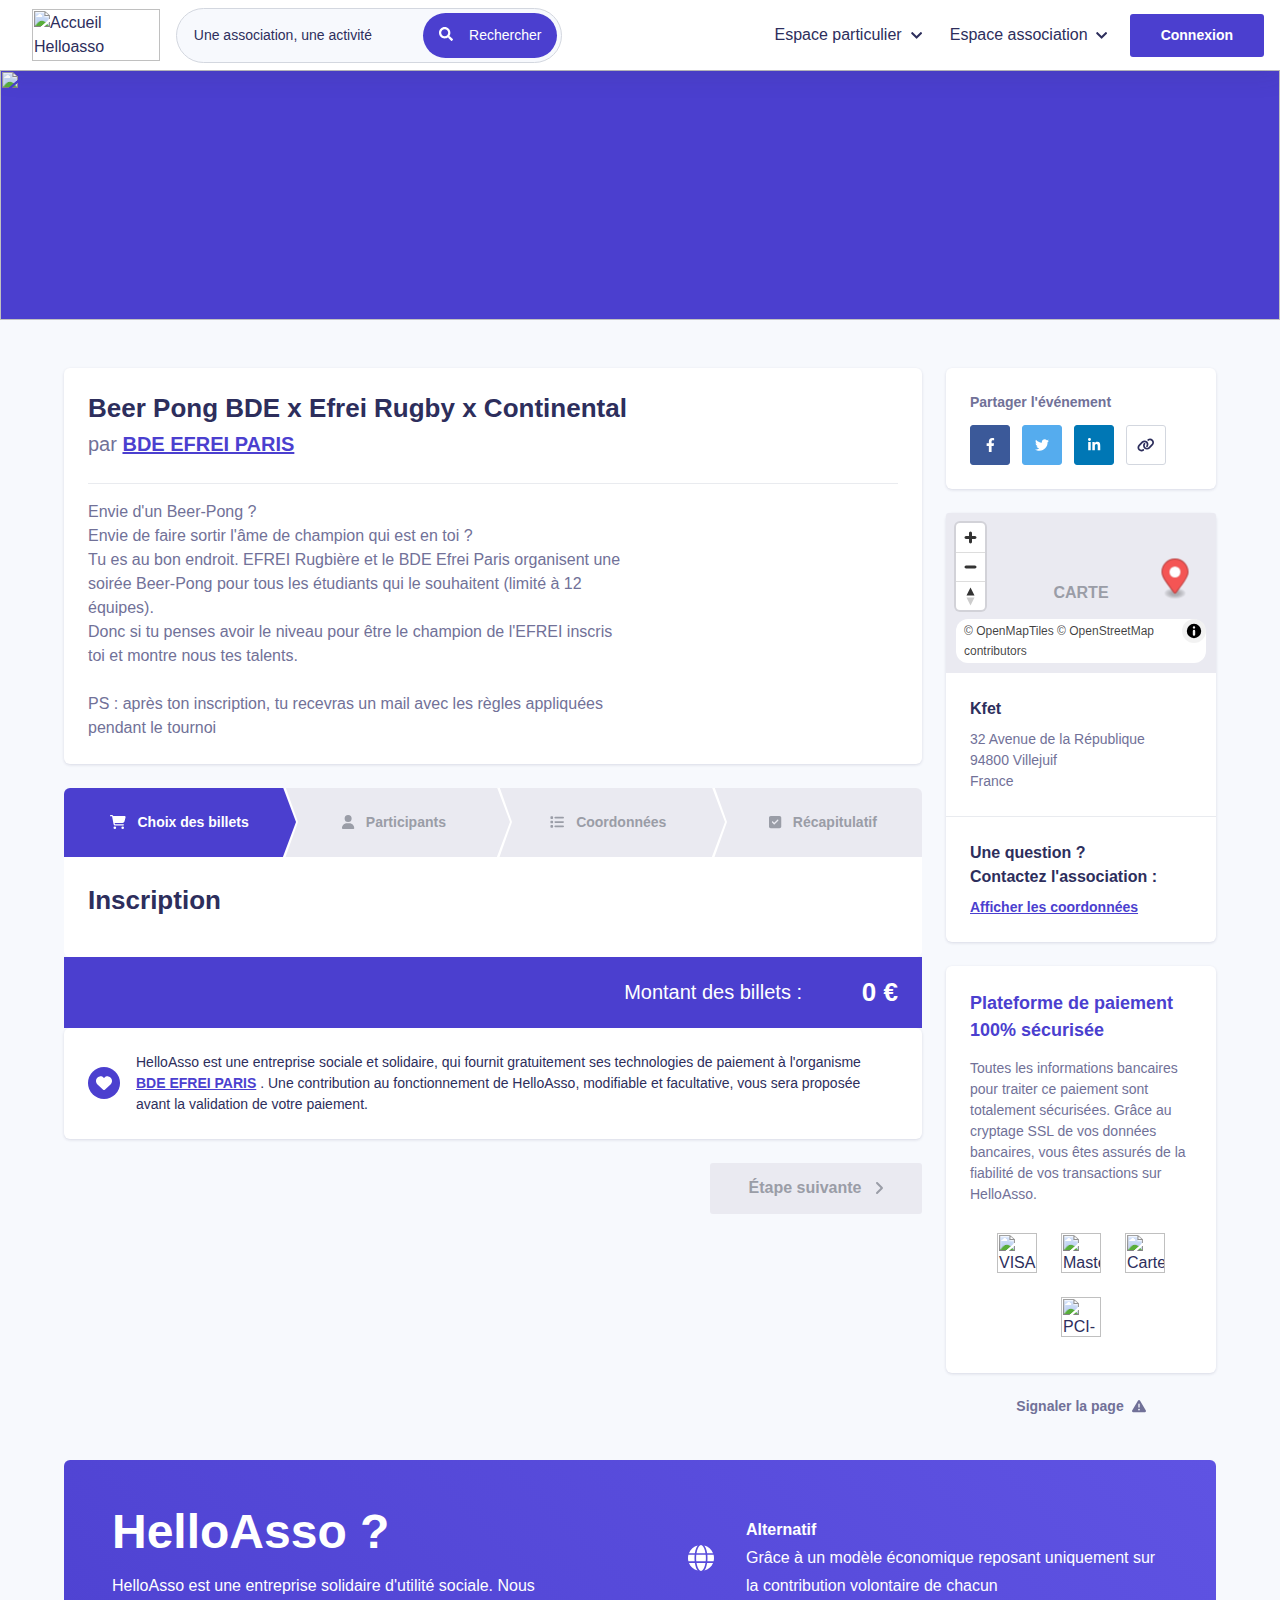
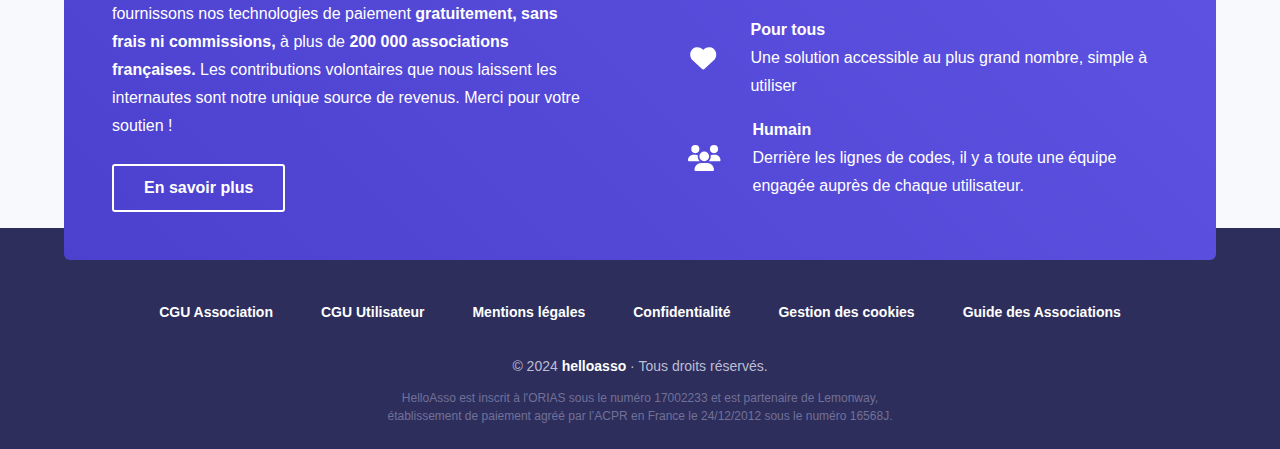
==== FormInscription.html @ 15db1620 "Pour bylal" ====
<html lang="fr"
    style="--ha-color-primary: hsl(245, 60%, 53%);--ha-color-primary-h: 245;--ha-color-primary-s: 60%;--ha-color-primary-l: 53%;"
    data-n-head="%7B%22lang%22:%7B%22ssr%22:%22fr%22%7D,%22style%22:%7B%22ssr%22:%22--ha-color-primary:%20hsl(245,%2060%25,%2053%25);--ha-color-primary-h:%20245;--ha-color-primary-s:%2060%25;--ha-color-primary-l:%2053%25;%22%7D%7D">

<head>
    <meta data-n-head="ssr" charset="utf-8">
    <meta data-n-head="ssr" httpequiv="X-UA-Compatible" content="chrome=1, ie=edge">
    <meta data-n-head="ssr" name="viewport" content="width=device-width, initial-scale=1">
    <meta data-n-head="ssr" name="author" content="HelloAsso">
    <meta data-n-head="ssr" property="og:site_name" content="HelloAsso">
    <meta data-n-head="ssr" property="og:type" content="website">
    <meta data-n-head="ssr" property="og:locale" content="fr_FR">
    <meta data-n-head="ssr" data-hid="og:image:width" property="og:image:width" content="1200">
    <meta data-n-head="ssr" data-hid="og:image:height" property="og:image:height" content="630">
    <meta data-n-head="ssr" name="twitter:site" content="@helloasso">
    <meta data-n-head="ssr" name="twitter:card" content="summary_large_image">
    <meta data-n-head="ssr" name="viewport" content="width=device-width, initial-scale=1">
    <meta data-n-head="ssr" data-hid="description" name="description" content="Compétition organisé·e par BDE EFREI PARIS à Villejuif - Envie d'un Beer-Pong ?
Envie de faire sortir l'âme de champion qui est en toi ?
Tu es au bon endroit. EFREI Rugbière et le BDE Efrei Paris organisent une soirée Beer-Pong pour tous les étudiants qui le souhaitent (limité à 12 équipes).
Donc si tu penses avoir le niveau pour être le champion de l'EFREI inscris toi et montre nous tes talents.

PS : après ton inscription, tu recevras un mail avec les règles appliquées pendant le tournoi">
    <meta data-n-head="ssr" data-hid="og:image" property="og:image"
        content="https://cdn.helloasso.com/images/campaign_banners/image-competition.jpg?resize=fill:500:360">
    <meta data-n-head="ssr" data-hid="og:site_name" property="og:site_name" content="HelloAsso">
    <meta data-n-head="ssr" data-hid="og:title" property="og:title" content="Beer pong bde x efrei rugby x continental">
    <meta data-n-head="ssr" data-hid="og:type" property="og:type" content="article">
    <meta data-n-head="ssr" data-hid="og:url" property="og:url"
        content="https://www.helloasso.com/associations/bde-efrei-paris/evenements/beer-pong-bde-x-efrei-rugby-x-continental">
    <meta data-n-head="ssr" data-hid="og:locale" property="og:locale" content="fr_FR">
    <meta data-n-head="ssr" data-hid="og:description" property="og:description" content="Compétition organisé·e par BDE EFREI PARIS à Villejuif - Envie d'un Beer-Pong ?
Envie de faire sortir l'âme de champion qui est en toi ?
Tu es au bon endroit. EFREI Rugbière et le BDE Efrei Paris organisent une soirée Beer-Pong pour tous les étudiants qui le souhaitent (limité à 12 équipes).
Donc si tu penses avoir le niveau pour être le champion de l'EFREI inscris toi et montre nous tes talents.

PS : après ton inscription, tu recevras un mail avec les règles appliquées pendant le tournoi">
    <meta data-n-head="ssr" data-hid="twitter:title" property="twitter:title"
        content="Beer pong bde x efrei rugby x continental">
    <meta data-n-head="ssr" data-hid="twitter:image" property="twitter:image"
        content="https://cdn.helloasso.com/images/campaign_banners/image-competition.jpg?resize=fill:500:360">
    <title>Beer pong bde x efrei rugby x continental</title>
    <style type="text/css">
        :root,
        :host {
            --fa-font-solid: normal 900 1em/1 "Font Awesome 6 Solid";
            --fa-font-regular: normal 400 1em/1 "Font Awesome 6 Regular";
            --fa-font-light: normal 300 1em/1 "Font Awesome 6 Light";
            --fa-font-thin: normal 100 1em/1 "Font Awesome 6 Thin";
            --fa-font-duotone: normal 900 1em/1 "Font Awesome 6 Duotone";
            --fa-font-brands: normal 400 1em/1 "Font Awesome 6 Brands";
        }

        svg:not(:root).svg-inline--fa,
        svg:not(:host).svg-inline--fa {
            overflow: visible;
            box-sizing: content-box;
        }

        .svg-inline--fa {
            display: var(--fa-display, inline-block);
            height: 1em;
            overflow: visible;
            vertical-align: -0.125em;
        }

        .svg-inline--fa.fa-2xs {
            vertical-align: 0.1em;
        }

        .svg-inline--fa.fa-xs {
            vertical-align: 0em;
        }

        .svg-inline--fa.fa-sm {
            vertical-align: -0.0714285705em;
        }

        .svg-inline--fa.fa-lg {
            vertical-align: -0.2em;
        }

        .svg-inline--fa.fa-xl {
            vertical-align: -0.25em;
        }

        .svg-inline--fa.fa-2xl {
            vertical-align: -0.3125em;
        }

        .svg-inline--fa.fa-pull-left {
            margin-right: var(--fa-pull-margin, 0.3em);
            width: auto;
        }

        .svg-inline--fa.fa-pull-right {
            margin-left: var(--fa-pull-margin, 0.3em);
            width: auto;
        }

        .svg-inline--fa.fa-li {
            width: var(--fa-li-width, 2em);
            top: 0.25em;
        }

        .svg-inline--fa.fa-fw {
            width: var(--fa-fw-width, 1.25em);
        }

        .fa-layers svg.svg-inline--fa {
            bottom: 0;
            left: 0;
            margin: auto;
            position: absolute;
            right: 0;
            top: 0;
        }

        .fa-layers-counter,
        .fa-layers-text {
            display: inline-block;
            position: absolute;
            text-align: center;
        }

        .fa-layers {
            display: inline-block;
            height: 1em;
            position: relative;
            text-align: center;
            vertical-align: -0.125em;
            width: 1em;
        }

        .fa-layers svg.svg-inline--fa {
            -webkit-transform-origin: center center;
            transform-origin: center center;
        }

        .fa-layers-text {
            left: 50%;
            top: 50%;
            -webkit-transform: translate(-50%, -50%);
            transform: translate(-50%, -50%);
            -webkit-transform-origin: center center;
            transform-origin: center center;
        }

        .fa-layers-counter {
            background-color: var(--fa-counter-background-color, #ff253a);
            border-radius: var(--fa-counter-border-radius, 1em);
            box-sizing: border-box;
            color: var(--fa-inverse, #fff);
            line-height: var(--fa-counter-line-height, 1);
            max-width: var(--fa-counter-max-width, 5em);
            min-width: var(--fa-counter-min-width, 1.5em);
            overflow: hidden;
            padding: var(--fa-counter-padding, 0.25em 0.5em);
            right: var(--fa-right, 0);
            text-overflow: ellipsis;
            top: var(--fa-top, 0);
            -webkit-transform: scale(var(--fa-counter-scale, 0.25));
            transform: scale(var(--fa-counter-scale, 0.25));
            -webkit-transform-origin: top right;
            transform-origin: top right;
        }

        .fa-layers-bottom-right {
            bottom: var(--fa-bottom, 0);
            right: var(--fa-right, 0);
            top: auto;
            -webkit-transform: scale(var(--fa-layers-scale, 0.25));
            transform: scale(var(--fa-layers-scale, 0.25));
            -webkit-transform-origin: bottom right;
            transform-origin: bottom right;
        }

        .fa-layers-bottom-left {
            bottom: var(--fa-bottom, 0);
            left: var(--fa-left, 0);
            right: auto;
            top: auto;
            -webkit-transform: scale(var(--fa-layers-scale, 0.25));
            transform: scale(var(--fa-layers-scale, 0.25));
            -webkit-transform-origin: bottom left;
            transform-origin: bottom left;
        }

        .fa-layers-top-right {
            top: var(--fa-top, 0);
            right: var(--fa-right, 0);
            -webkit-transform: scale(var(--fa-layers-scale, 0.25));
            transform: scale(var(--fa-layers-scale, 0.25));
            -webkit-transform-origin: top right;
            transform-origin: top right;
        }

        .fa-layers-top-left {
            left: var(--fa-left, 0);
            right: auto;
            top: var(--fa-top, 0);
            -webkit-transform: scale(var(--fa-layers-scale, 0.25));
            transform: scale(var(--fa-layers-scale, 0.25));
            -webkit-transform-origin: top left;
            transform-origin: top left;
        }

        .fa-1x {
            font-size: 1em;
        }

        .fa-2x {
            font-size: 2em;
        }

        .fa-3x {
            font-size: 3em;
        }

        .fa-4x {
            font-size: 4em;
        }

        .fa-5x {
            font-size: 5em;
        }

        .fa-6x {
            font-size: 6em;
        }

        .fa-7x {
            font-size: 7em;
        }

        .fa-8x {
            font-size: 8em;
        }

        .fa-9x {
            font-size: 9em;
        }

        .fa-10x {
            font-size: 10em;
        }

        .fa-2xs {
            font-size: 0.625em;
            line-height: 0.1em;
            vertical-align: 0.225em;
        }

        .fa-xs {
            font-size: 0.75em;
            line-height: 0.0833333337em;
            vertical-align: 0.125em;
        }

        .fa-sm {
            font-size: 0.875em;
            line-height: 0.0714285718em;
            vertical-align: 0.0535714295em;
        }

        .fa-lg {
            font-size: 1.25em;
            line-height: 0.05em;
            vertical-align: -0.075em;
        }

        .fa-xl {
            font-size: 1.5em;
            line-height: 0.0416666682em;
            vertical-align: -0.125em;
        }

        .fa-2xl {
            font-size: 2em;
            line-height: 0.03125em;
            vertical-align: -0.1875em;
        }

        .fa-fw {
            text-align: center;
            width: 1.25em;
        }

        .fa-ul {
            list-style-type: none;
            margin-left: var(--fa-li-margin, 2.5em);
            padding-left: 0;
        }

        .fa-ul>li {
            position: relative;
        }

        .fa-li {
            left: calc(var(--fa-li-width, 2em) * -1);
            position: absolute;
            text-align: center;
            width: var(--fa-li-width, 2em);
            line-height: inherit;
        }

        .fa-border {
            border-color: var(--fa-border-color, #eee);
            border-radius: var(--fa-border-radius, 0.1em);
            border-style: var(--fa-border-style, solid);
            border-width: var(--fa-border-width, 0.08em);
            padding: var(--fa-border-padding, 0.2em 0.25em 0.15em);
        }

        .fa-pull-left {
            float: left;
            margin-right: var(--fa-pull-margin, 0.3em);
        }

        .fa-pull-right {
            float: right;
            margin-left: var(--fa-pull-margin, 0.3em);
        }

        .fa-beat {
            -webkit-animation-name: fa-beat;
            animation-name: fa-beat;
            -webkit-animation-delay: var(--fa-animation-delay, 0);
            animation-delay: var(--fa-animation-delay, 0);
            -webkit-animation-direction: var(--fa-animation-direction, normal);
            animation-direction: var(--fa-animation-direction, normal);
            -webkit-animation-duration: var(--fa-animation-duration, 1s);
            animation-duration: var(--fa-animation-duration, 1s);
            -webkit-animation-iteration-count: var(--fa-animation-iteration-count, infinite);
            animation-iteration-count: var(--fa-animation-iteration-count, infinite);
            -webkit-animation-timing-function: var(--fa-animation-timing, ease-in-out);
            animation-timing-function: var(--fa-animation-timing, ease-in-out);
        }

        .fa-bounce {
            -webkit-animation-name: fa-bounce;
            animation-name: fa-bounce;
            -webkit-animation-delay: var(--fa-animation-delay, 0);
            animation-delay: var(--fa-animation-delay, 0);
            -webkit-animation-direction: var(--fa-animation-direction, normal);
            animation-direction: var(--fa-animation-direction, normal);
            -webkit-animation-duration: var(--fa-animation-duration, 1s);
            animation-duration: var(--fa-animation-duration, 1s);
            -webkit-animation-iteration-count: var(--fa-animation-iteration-count, infinite);
            animation-iteration-count: var(--fa-animation-iteration-count, infinite);
            -webkit-animation-timing-function: var(--fa-animation-timing, cubic-bezier(0.28, 0.84, 0.42, 1));
            animation-timing-function: var(--fa-animation-timing, cubic-bezier(0.28, 0.84, 0.42, 1));
        }

        .fa-fade {
            -webkit-animation-name: fa-fade;
            animation-name: fa-fade;
            -webkit-animation-delay: var(--fa-animation-delay, 0);
            animation-delay: var(--fa-animation-delay, 0);
            -webkit-animation-direction: var(--fa-animation-direction, normal);
            animation-direction: var(--fa-animation-direction, normal);
            -webkit-animation-duration: var(--fa-animation-duration, 1s);
            animation-duration: var(--fa-animation-duration, 1s);
            -webkit-animation-iteration-count: var(--fa-animation-iteration-count, infinite);
            animation-iteration-count: var(--fa-animation-iteration-count, infinite);
            -webkit-animation-timing-function: var(--fa-animation-timing, cubic-bezier(0.4, 0, 0.6, 1));
            animation-timing-function: var(--fa-animation-timing, cubic-bezier(0.4, 0, 0.6, 1));
        }

        .fa-beat-fade {
            -webkit-animation-name: fa-beat-fade;
            animation-name: fa-beat-fade;
            -webkit-animation-delay: var(--fa-animation-delay, 0);
            animation-delay: var(--fa-animation-delay, 0);
            -webkit-animation-direction: var(--fa-animation-direction, normal);
            animation-direction: var(--fa-animation-direction, normal);
            -webkit-animation-duration: var(--fa-animation-duration, 1s);
            animation-duration: var(--fa-animation-duration, 1s);
            -webkit-animation-iteration-count: var(--fa-animation-iteration-count, infinite);
            animation-iteration-count: var(--fa-animation-iteration-count, infinite);
            -webkit-animation-timing-function: var(--fa-animation-timing, cubic-bezier(0.4, 0, 0.6, 1));
            animation-timing-function: var(--fa-animation-timing, cubic-bezier(0.4, 0, 0.6, 1));
        }

        .fa-flip {
            -webkit-animation-name: fa-flip;
            animation-name: fa-flip;
            -webkit-animation-delay: var(--fa-animation-delay, 0);
            animation-delay: var(--fa-animation-delay, 0);
            -webkit-animation-direction: var(--fa-animation-direction, normal);
            animation-direction: var(--fa-animation-direction, normal);
            -webkit-animation-duration: var(--fa-animation-duration, 1s);
            animation-duration: var(--fa-animation-duration, 1s);
            -webkit-animation-iteration-count: var(--fa-animation-iteration-count, infinite);
            animation-iteration-count: var(--fa-animation-iteration-count, infinite);
            -webkit-animation-timing-function: var(--fa-animation-timing, ease-in-out);
            animation-timing-function: var(--fa-animation-timing, ease-in-out);
        }

        .fa-shake {
            -webkit-animation-name: fa-shake;
            animation-name: fa-shake;
            -webkit-animation-delay: var(--fa-animation-delay, 0);
            animation-delay: var(--fa-animation-delay, 0);
            -webkit-animation-direction: var(--fa-animation-direction, normal);
            animation-direction: var(--fa-animation-direction, normal);
            -webkit-animation-duration: var(--fa-animation-duration, 1s);
            animation-duration: var(--fa-animation-duration, 1s);
            -webkit-animation-iteration-count: var(--fa-animation-iteration-count, infinite);
            animation-iteration-count: var(--fa-animation-iteration-count, infinite);
            -webkit-animation-timing-function: var(--fa-animation-timing, linear);
            animation-timing-function: var(--fa-animation-timing, linear);
        }

        .fa-spin {
            -webkit-animation-name: fa-spin;
            animation-name: fa-spin;
            -webkit-animation-delay: var(--fa-animation-delay, 0);
            animation-delay: var(--fa-animation-delay, 0);
            -webkit-animation-direction: var(--fa-animation-direction, normal);
            animation-direction: var(--fa-animation-direction, normal);
            -webkit-animation-duration: var(--fa-animation-duration, 2s);
            animation-duration: var(--fa-animation-duration, 2s);
            -webkit-animation-iteration-count: var(--fa-animation-iteration-count, infinite);
            animation-iteration-count: var(--fa-animation-iteration-count, infinite);
            -webkit-animation-timing-function: var(--fa-animation-timing, linear);
            animation-timing-function: var(--fa-animation-timing, linear);
        }

        .fa-spin-reverse {
            --fa-animation-direction: reverse;
        }

        .fa-pulse,
        .fa-spin-pulse {
            -webkit-animation-name: fa-spin;
            animation-name: fa-spin;
            -webkit-animation-direction: var(--fa-animation-direction, normal);
            animation-direction: var(--fa-animation-direction, normal);
            -webkit-animation-duration: var(--fa-animation-duration, 1s);
            animation-duration: var(--fa-animation-duration, 1s);
            -webkit-animation-iteration-count: var(--fa-animation-iteration-count, infinite);
            animation-iteration-count: var(--fa-animation-iteration-count, infinite);
            -webkit-animation-timing-function: var(--fa-animation-timing, steps(8));
            animation-timing-function: var(--fa-animation-timing, steps(8));
        }

        @media (prefers-reduced-motion: reduce) {

            .fa-beat,
            .fa-bounce,
            .fa-fade,
            .fa-beat-fade,
            .fa-flip,
            .fa-pulse,
            .fa-shake,
            .fa-spin,
            .fa-spin-pulse {
                -webkit-animation-delay: -1ms;
                animation-delay: -1ms;
                -webkit-animation-duration: 1ms;
                animation-duration: 1ms;
                -webkit-animation-iteration-count: 1;
                animation-iteration-count: 1;
                transition-delay: 0s;
                transition-duration: 0s;
            }
        }

        @-webkit-keyframes fa-beat {

            0%,
            90% {
                -webkit-transform: scale(1);
                transform: scale(1);
            }

            45% {
                -webkit-transform: scale(var(--fa-beat-scale, 1.25));
                transform: scale(var(--fa-beat-scale, 1.25));
            }
        }

        @keyframes fa-beat {

            0%,
            90% {
                -webkit-transform: scale(1);
                transform: scale(1);
            }

            45% {
                -webkit-transform: scale(var(--fa-beat-scale, 1.25));
                transform: scale(var(--fa-beat-scale, 1.25));
            }
        }

        @-webkit-keyframes fa-bounce {
            0% {
                -webkit-transform: scale(1, 1) translateY(0);
                transform: scale(1, 1) translateY(0);
            }

            10% {
                -webkit-transform: scale(var(--fa-bounce-start-scale-x, 1.1), var(--fa-bounce-start-scale-y, 0.9)) translateY(0);
                transform: scale(var(--fa-bounce-start-scale-x, 1.1), var(--fa-bounce-start-scale-y, 0.9)) translateY(0);
            }

            30% {
                -webkit-transform: scale(var(--fa-bounce-jump-scale-x, 0.9), var(--fa-bounce-jump-scale-y, 1.1)) translateY(var(--fa-bounce-height, -0.5em));
                transform: scale(var(--fa-bounce-jump-scale-x, 0.9), var(--fa-bounce-jump-scale-y, 1.1)) translateY(var(--fa-bounce-height, -0.5em));
            }

            50% {
                -webkit-transform: scale(var(--fa-bounce-land-scale-x, 1.05), var(--fa-bounce-land-scale-y, 0.95)) translateY(0);
                transform: scale(var(--fa-bounce-land-scale-x, 1.05), var(--fa-bounce-land-scale-y, 0.95)) translateY(0);
            }

            57% {
                -webkit-transform: scale(1, 1) translateY(var(--fa-bounce-rebound, -0.125em));
                transform: scale(1, 1) translateY(var(--fa-bounce-rebound, -0.125em));
            }

            64% {
                -webkit-transform: scale(1, 1) translateY(0);
                transform: scale(1, 1) translateY(0);
            }

            100% {
                -webkit-transform: scale(1, 1) translateY(0);
                transform: scale(1, 1) translateY(0);
            }
        }

        @keyframes fa-bounce {
            0% {
                -webkit-transform: scale(1, 1) translateY(0);
                transform: scale(1, 1) translateY(0);
            }

            10% {
                -webkit-transform: scale(var(--fa-bounce-start-scale-x, 1.1), var(--fa-bounce-start-scale-y, 0.9)) translateY(0);
                transform: scale(var(--fa-bounce-start-scale-x, 1.1), var(--fa-bounce-start-scale-y, 0.9)) translateY(0);
            }

            30% {
                -webkit-transform: scale(var(--fa-bounce-jump-scale-x, 0.9), var(--fa-bounce-jump-scale-y, 1.1)) translateY(var(--fa-bounce-height, -0.5em));
                transform: scale(var(--fa-bounce-jump-scale-x, 0.9), var(--fa-bounce-jump-scale-y, 1.1)) translateY(var(--fa-bounce-height, -0.5em));
            }

            50% {
                -webkit-transform: scale(var(--fa-bounce-land-scale-x, 1.05), var(--fa-bounce-land-scale-y, 0.95)) translateY(0);
                transform: scale(var(--fa-bounce-land-scale-x, 1.05), var(--fa-bounce-land-scale-y, 0.95)) translateY(0);
            }

            57% {
                -webkit-transform: scale(1, 1) translateY(var(--fa-bounce-rebound, -0.125em));
                transform: scale(1, 1) translateY(var(--fa-bounce-rebound, -0.125em));
            }

            64% {
                -webkit-transform: scale(1, 1) translateY(0);
                transform: scale(1, 1) translateY(0);
            }

            100% {
                -webkit-transform: scale(1, 1) translateY(0);
                transform: scale(1, 1) translateY(0);
            }
        }

        @-webkit-keyframes fa-fade {
            50% {
                opacity: var(--fa-fade-opacity, 0.4);
            }
        }

        @keyframes fa-fade {
            50% {
                opacity: var(--fa-fade-opacity, 0.4);
            }
        }

        @-webkit-keyframes fa-beat-fade {

            0%,
            100% {
                opacity: var(--fa-beat-fade-opacity, 0.4);
                -webkit-transform: scale(1);
                transform: scale(1);
            }

            50% {
                opacity: 1;
                -webkit-transform: scale(var(--fa-beat-fade-scale, 1.125));
                transform: scale(var(--fa-beat-fade-scale, 1.125));
            }
        }

        @keyframes fa-beat-fade {

            0%,
            100% {
                opacity: var(--fa-beat-fade-opacity, 0.4);
                -webkit-transform: scale(1);
                transform: scale(1);
            }

            50% {
                opacity: 1;
                -webkit-transform: scale(var(--fa-beat-fade-scale, 1.125));
                transform: scale(var(--fa-beat-fade-scale, 1.125));
            }
        }

        @-webkit-keyframes fa-flip {
            50% {
                -webkit-transform: rotate3d(var(--fa-flip-x, 0), var(--fa-flip-y, 1), var(--fa-flip-z, 0), var(--fa-flip-angle, -180deg));
                transform: rotate3d(var(--fa-flip-x, 0), var(--fa-flip-y, 1), var(--fa-flip-z, 0), var(--fa-flip-angle, -180deg));
            }
        }

        @keyframes fa-flip {
            50% {
                -webkit-transform: rotate3d(var(--fa-flip-x, 0), var(--fa-flip-y, 1), var(--fa-flip-z, 0), var(--fa-flip-angle, -180deg));
                transform: rotate3d(var(--fa-flip-x, 0), var(--fa-flip-y, 1), var(--fa-flip-z, 0), var(--fa-flip-angle, -180deg));
            }
        }

        @-webkit-keyframes fa-shake {
            0% {
                -webkit-transform: rotate(-15deg);
                transform: rotate(-15deg);
            }

            4% {
                -webkit-transform: rotate(15deg);
                transform: rotate(15deg);
            }

            8%,
            24% {
                -webkit-transform: rotate(-18deg);
                transform: rotate(-18deg);
            }

            12%,
            28% {
                -webkit-transform: rotate(18deg);
                transform: rotate(18deg);
            }

            16% {
                -webkit-transform: rotate(-22deg);
                transform: rotate(-22deg);
            }

            20% {
                -webkit-transform: rotate(22deg);
                transform: rotate(22deg);
            }

            32% {
                -webkit-transform: rotate(-12deg);
                transform: rotate(-12deg);
            }

            36% {
                -webkit-transform: rotate(12deg);
                transform: rotate(12deg);
            }

            40%,
            100% {
                -webkit-transform: rotate(0deg);
                transform: rotate(0deg);
            }
        }

        @keyframes fa-shake {
            0% {
                -webkit-transform: rotate(-15deg);
                transform: rotate(-15deg);
            }

            4% {
                -webkit-transform: rotate(15deg);
                transform: rotate(15deg);
            }

            8%,
            24% {
                -webkit-transform: rotate(-18deg);
                transform: rotate(-18deg);
            }

            12%,
            28% {
                -webkit-transform: rotate(18deg);
                transform: rotate(18deg);
            }

            16% {
                -webkit-transform: rotate(-22deg);
                transform: rotate(-22deg);
            }

            20% {
                -webkit-transform: rotate(22deg);
                transform: rotate(22deg);
            }

            32% {
                -webkit-transform: rotate(-12deg);
                transform: rotate(-12deg);
            }

            36% {
                -webkit-transform: rotate(12deg);
                transform: rotate(12deg);
            }

            40%,
            100% {
                -webkit-transform: rotate(0deg);
                transform: rotate(0deg);
            }
        }

        @-webkit-keyframes fa-spin {
            0% {
                -webkit-transform: rotate(0deg);
                transform: rotate(0deg);
            }

            100% {
                -webkit-transform: rotate(360deg);
                transform: rotate(360deg);
            }
        }

        @keyframes fa-spin {
            0% {
                -webkit-transform: rotate(0deg);
                transform: rotate(0deg);
            }

            100% {
                -webkit-transform: rotate(360deg);
                transform: rotate(360deg);
            }
        }

        .fa-rotate-90 {
            -webkit-transform: rotate(90deg);
            transform: rotate(90deg);
        }

        .fa-rotate-180 {
            -webkit-transform: rotate(180deg);
            transform: rotate(180deg);
        }

        .fa-rotate-270 {
            -webkit-transform: rotate(270deg);
            transform: rotate(270deg);
        }

        .fa-flip-horizontal {
            -webkit-transform: scale(-1, 1);
            transform: scale(-1, 1);
        }

        .fa-flip-vertical {
            -webkit-transform: scale(1, -1);
            transform: scale(1, -1);
        }

        .fa-flip-both,
        .fa-flip-horizontal.fa-flip-vertical {
            -webkit-transform: scale(-1, -1);
            transform: scale(-1, -1);
        }

        .fa-rotate-by {
            -webkit-transform: rotate(var(--fa-rotate-angle, none));
            transform: rotate(var(--fa-rotate-angle, none));
        }

        .fa-stack {
            display: inline-block;
            vertical-align: middle;
            height: 2em;
            position: relative;
            width: 2.5em;
        }

        .fa-stack-1x,
        .fa-stack-2x {
            bottom: 0;
            left: 0;
            margin: auto;
            position: absolute;
            right: 0;
            top: 0;
            z-index: var(--fa-stack-z-index, auto);
        }

        .svg-inline--fa.fa-stack-1x {
            height: 1em;
            width: 1.25em;
        }

        .svg-inline--fa.fa-stack-2x {
            height: 2em;
            width: 2.5em;
        }

        .fa-inverse {
            color: var(--fa-inverse, #fff);
        }

        .sr-only,
        .fa-sr-only {
            position: absolute;
            width: 1px;
            height: 1px;
            padding: 0;
            margin: -1px;
            overflow: hidden;
            clip: rect(0, 0, 0, 0);
            white-space: nowrap;
            border-width: 0;
        }

        .sr-only-focusable:not(:focus),
        .fa-sr-only-focusable:not(:focus) {
            position: absolute;
            width: 1px;
            height: 1px;
            padding: 0;
            margin: -1px;
            overflow: hidden;
            clip: rect(0, 0, 0, 0);
            white-space: nowrap;
            border-width: 0;
        }

        .svg-inline--fa .fa-primary {
            fill: var(--fa-primary-color, currentColor);
            opacity: var(--fa-primary-opacity, 1);
        }

        .svg-inline--fa .fa-secondary {
            fill: var(--fa-secondary-color, currentColor);
            opacity: var(--fa-secondary-opacity, 0.4);
        }

        .svg-inline--fa.fa-swap-opacity .fa-primary {
            opacity: var(--fa-secondary-opacity, 0.4);
        }

        .svg-inline--fa.fa-swap-opacity .fa-secondary {
            opacity: var(--fa-primary-opacity, 1);
        }

        .svg-inline--fa mask .fa-primary,
        .svg-inline--fa mask .fa-secondary {
            fill: black;
        }

        .fad.fa-inverse,
        .fa-duotone.fa-inverse {
            color: var(--fa-inverse, #fff);
        }
    </style>
    <style type="text/css">
        :root,
        :host {
            --fa-font-solid: normal 900 1em/1 "Font Awesome 6 Solid";
            --fa-font-regular: normal 400 1em/1 "Font Awesome 6 Regular";
            --fa-font-light: normal 300 1em/1 "Font Awesome 6 Light";
            --fa-font-thin: normal 100 1em/1 "Font Awesome 6 Thin";
            --fa-font-duotone: normal 900 1em/1 "Font Awesome 6 Duotone";
            --fa-font-sharp-solid: normal 900 1em/1 "Font Awesome 6 Sharp";
            --fa-font-sharp-regular: normal 400 1em/1 "Font Awesome 6 Sharp";
            --fa-font-sharp-light: normal 300 1em/1 "Font Awesome 6 Sharp";
            --fa-font-brands: normal 400 1em/1 "Font Awesome 6 Brands";
        }

        svg:not(:root).svg-inline--fa,
        svg:not(:host).svg-inline--fa {
            overflow: visible;
            box-sizing: content-box;
        }

        .svg-inline--fa {
            display: var(--fa-display, inline-block);
            height: 1em;
            overflow: visible;
            vertical-align: -0.125em;
        }

        .svg-inline--fa.fa-2xs {
            vertical-align: 0.1em;
        }

        .svg-inline--fa.fa-xs {
            vertical-align: 0em;
        }

        .svg-inline--fa.fa-sm {
            vertical-align: -0.0714285705em;
        }

        .svg-inline--fa.fa-lg {
            vertical-align: -0.2em;
        }

        .svg-inline--fa.fa-xl {
            vertical-align: -0.25em;
        }

        .svg-inline--fa.fa-2xl {
            vertical-align: -0.3125em;
        }

        .svg-inline--fa.fa-pull-left {
            margin-right: var(--fa-pull-margin, 0.3em);
            width: auto;
        }

        .svg-inline--fa.fa-pull-right {
            margin-left: var(--fa-pull-margin, 0.3em);
            width: auto;
        }

        .svg-inline--fa.fa-li {
            width: var(--fa-li-width, 2em);
            top: 0.25em;
        }

        .svg-inline--fa.fa-fw {
            width: var(--fa-fw-width, 1.25em);
        }

        .fa-layers svg.svg-inline--fa {
            bottom: 0;
            left: 0;
            margin: auto;
            position: absolute;
            right: 0;
            top: 0;
        }

        .fa-layers-counter,
        .fa-layers-text {
            display: inline-block;
            position: absolute;
            text-align: center;
        }

        .fa-layers {
            display: inline-block;
            height: 1em;
            position: relative;
            text-align: center;
            vertical-align: -0.125em;
            width: 1em;
        }

        .fa-layers svg.svg-inline--fa {
            -webkit-transform-origin: center center;
            transform-origin: center center;
        }

        .fa-layers-text {
            left: 50%;
            top: 50%;
            -webkit-transform: translate(-50%, -50%);
            transform: translate(-50%, -50%);
            -webkit-transform-origin: center center;
            transform-origin: center center;
        }

        .fa-layers-counter {
            background-color: var(--fa-counter-background-color, #ff253a);
            border-radius: var(--fa-counter-border-radius, 1em);
            box-sizing: border-box;
            color: var(--fa-inverse, #fff);
            line-height: var(--fa-counter-line-height, 1);
            max-width: var(--fa-counter-max-width, 5em);
            min-width: var(--fa-counter-min-width, 1.5em);
            overflow: hidden;
            padding: var(--fa-counter-padding, 0.25em 0.5em);
            right: var(--fa-right, 0);
            text-overflow: ellipsis;
            top: var(--fa-top, 0);
            -webkit-transform: scale(var(--fa-counter-scale, 0.25));
            transform: scale(var(--fa-counter-scale, 0.25));
            -webkit-transform-origin: top right;
            transform-origin: top right;
        }

        .fa-layers-bottom-right {
            bottom: var(--fa-bottom, 0);
            right: var(--fa-right, 0);
            top: auto;
            -webkit-transform: scale(var(--fa-layers-scale, 0.25));
            transform: scale(var(--fa-layers-scale, 0.25));
            -webkit-transform-origin: bottom right;
            transform-origin: bottom right;
        }

        .fa-layers-bottom-left {
            bottom: var(--fa-bottom, 0);
            left: var(--fa-left, 0);
            right: auto;
            top: auto;
            -webkit-transform: scale(var(--fa-layers-scale, 0.25));
            transform: scale(var(--fa-layers-scale, 0.25));
            -webkit-transform-origin: bottom left;
            transform-origin: bottom left;
        }

        .fa-layers-top-right {
            top: var(--fa-top, 0);
            right: var(--fa-right, 0);
            -webkit-transform: scale(var(--fa-layers-scale, 0.25));
            transform: scale(var(--fa-layers-scale, 0.25));
            -webkit-transform-origin: top right;
            transform-origin: top right;
        }

        .fa-layers-top-left {
            left: var(--fa-left, 0);
            right: auto;
            top: var(--fa-top, 0);
            -webkit-transform: scale(var(--fa-layers-scale, 0.25));
            transform: scale(var(--fa-layers-scale, 0.25));
            -webkit-transform-origin: top left;
            transform-origin: top left;
        }

        .fa-1x {
            font-size: 1em;
        }

        .fa-2x {
            font-size: 2em;
        }

        .fa-3x {
            font-size: 3em;
        }

        .fa-4x {
            font-size: 4em;
        }

        .fa-5x {
            font-size: 5em;
        }

        .fa-6x {
            font-size: 6em;
        }

        .fa-7x {
            font-size: 7em;
        }

        .fa-8x {
            font-size: 8em;
        }

        .fa-9x {
            font-size: 9em;
        }

        .fa-10x {
            font-size: 10em;
        }

        .fa-2xs {
            font-size: 0.625em;
            line-height: 0.1em;
            vertical-align: 0.225em;
        }

        .fa-xs {
            font-size: 0.75em;
            line-height: 0.0833333337em;
            vertical-align: 0.125em;
        }

        .fa-sm {
            font-size: 0.875em;
            line-height: 0.0714285718em;
            vertical-align: 0.0535714295em;
        }

        .fa-lg {
            font-size: 1.25em;
            line-height: 0.05em;
            vertical-align: -0.075em;
        }

        .fa-xl {
            font-size: 1.5em;
            line-height: 0.0416666682em;
            vertical-align: -0.125em;
        }

        .fa-2xl {
            font-size: 2em;
            line-height: 0.03125em;
            vertical-align: -0.1875em;
        }

        .fa-fw {
            text-align: center;
            width: 1.25em;
        }

        .fa-ul {
            list-style-type: none;
            margin-left: var(--fa-li-margin, 2.5em);
            padding-left: 0;
        }

        .fa-ul>li {
            position: relative;
        }

        .fa-li {
            left: calc(var(--fa-li-width, 2em) * -1);
            position: absolute;
            text-align: center;
            width: var(--fa-li-width, 2em);
            line-height: inherit;
        }

        .fa-border {
            border-color: var(--fa-border-color, #eee);
            border-radius: var(--fa-border-radius, 0.1em);
            border-style: var(--fa-border-style, solid);
            border-width: var(--fa-border-width, 0.08em);
            padding: var(--fa-border-padding, 0.2em 0.25em 0.15em);
        }

        .fa-pull-left {
            float: left;
            margin-right: var(--fa-pull-margin, 0.3em);
        }

        .fa-pull-right {
            float: right;
            margin-left: var(--fa-pull-margin, 0.3em);
        }

        .fa-beat {
            -webkit-animation-name: fa-beat;
            animation-name: fa-beat;
            -webkit-animation-delay: var(--fa-animation-delay, 0s);
            animation-delay: var(--fa-animation-delay, 0s);
            -webkit-animation-direction: var(--fa-animation-direction, normal);
            animation-direction: var(--fa-animation-direction, normal);
            -webkit-animation-duration: var(--fa-animation-duration, 1s);
            animation-duration: var(--fa-animation-duration, 1s);
            -webkit-animation-iteration-count: var(--fa-animation-iteration-count, infinite);
            animation-iteration-count: var(--fa-animation-iteration-count, infinite);
            -webkit-animation-timing-function: var(--fa-animation-timing, ease-in-out);
            animation-timing-function: var(--fa-animation-timing, ease-in-out);
        }

        .fa-bounce {
            -webkit-animation-name: fa-bounce;
            animation-name: fa-bounce;
            -webkit-animation-delay: var(--fa-animation-delay, 0s);
            animation-delay: var(--fa-animation-delay, 0s);
            -webkit-animation-direction: var(--fa-animation-direction, normal);
            animation-direction: var(--fa-animation-direction, normal);
            -webkit-animation-duration: var(--fa-animation-duration, 1s);
            animation-duration: var(--fa-animation-duration, 1s);
            -webkit-animation-iteration-count: var(--fa-animation-iteration-count, infinite);
            animation-iteration-count: var(--fa-animation-iteration-count, infinite);
            -webkit-animation-timing-function: var(--fa-animation-timing, cubic-bezier(0.28, 0.84, 0.42, 1));
            animation-timing-function: var(--fa-animation-timing, cubic-bezier(0.28, 0.84, 0.42, 1));
        }

        .fa-fade {
            -webkit-animation-name: fa-fade;
            animation-name: fa-fade;
            -webkit-animation-delay: var(--fa-animation-delay, 0s);
            animation-delay: var(--fa-animation-delay, 0s);
            -webkit-animation-direction: var(--fa-animation-direction, normal);
            animation-direction: var(--fa-animation-direction, normal);
            -webkit-animation-duration: var(--fa-animation-duration, 1s);
            animation-duration: var(--fa-animation-duration, 1s);
            -webkit-animation-iteration-count: var(--fa-animation-iteration-count, infinite);
            animation-iteration-count: var(--fa-animation-iteration-count, infinite);
            -webkit-animation-timing-function: var(--fa-animation-timing, cubic-bezier(0.4, 0, 0.6, 1));
            animation-timing-function: var(--fa-animation-timing, cubic-bezier(0.4, 0, 0.6, 1));
        }

        .fa-beat-fade {
            -webkit-animation-name: fa-beat-fade;
            animation-name: fa-beat-fade;
            -webkit-animation-delay: var(--fa-animation-delay, 0s);
            animation-delay: var(--fa-animation-delay, 0s);
            -webkit-animation-direction: var(--fa-animation-direction, normal);
            animation-direction: var(--fa-animation-direction, normal);
            -webkit-animation-duration: var(--fa-animation-duration, 1s);
            animation-duration: var(--fa-animation-duration, 1s);
            -webkit-animation-iteration-count: var(--fa-animation-iteration-count, infinite);
            animation-iteration-count: var(--fa-animation-iteration-count, infinite);
            -webkit-animation-timing-function: var(--fa-animation-timing, cubic-bezier(0.4, 0, 0.6, 1));
            animation-timing-function: var(--fa-animation-timing, cubic-bezier(0.4, 0, 0.6, 1));
        }

        .fa-flip {
            -webkit-animation-name: fa-flip;
            animation-name: fa-flip;
            -webkit-animation-delay: var(--fa-animation-delay, 0s);
            animation-delay: var(--fa-animation-delay, 0s);
            -webkit-animation-direction: var(--fa-animation-direction, normal);
            animation-direction: var(--fa-animation-direction, normal);
            -webkit-animation-duration: var(--fa-animation-duration, 1s);
            animation-duration: var(--fa-animation-duration, 1s);
            -webkit-animation-iteration-count: var(--fa-animation-iteration-count, infinite);
            animation-iteration-count: var(--fa-animation-iteration-count, infinite);
            -webkit-animation-timing-function: var(--fa-animation-timing, ease-in-out);
            animation-timing-function: var(--fa-animation-timing, ease-in-out);
        }

        .fa-shake {
            -webkit-animation-name: fa-shake;
            animation-name: fa-shake;
            -webkit-animation-delay: var(--fa-animation-delay, 0s);
            animation-delay: var(--fa-animation-delay, 0s);
            -webkit-animation-direction: var(--fa-animation-direction, normal);
            animation-direction: var(--fa-animation-direction, normal);
            -webkit-animation-duration: var(--fa-animation-duration, 1s);
            animation-duration: var(--fa-animation-duration, 1s);
            -webkit-animation-iteration-count: var(--fa-animation-iteration-count, infinite);
            animation-iteration-count: var(--fa-animation-iteration-count, infinite);
            -webkit-animation-timing-function: var(--fa-animation-timing, linear);
            animation-timing-function: var(--fa-animation-timing, linear);
        }

        .fa-spin {
            -webkit-animation-name: fa-spin;
            animation-name: fa-spin;
            -webkit-animation-delay: var(--fa-animation-delay, 0s);
            animation-delay: var(--fa-animation-delay, 0s);
            -webkit-animation-direction: var(--fa-animation-direction, normal);
            animation-direction: var(--fa-animation-direction, normal);
            -webkit-animation-duration: var(--fa-animation-duration, 2s);
            animation-duration: var(--fa-animation-duration, 2s);
            -webkit-animation-iteration-count: var(--fa-animation-iteration-count, infinite);
            animation-iteration-count: var(--fa-animation-iteration-count, infinite);
            -webkit-animation-timing-function: var(--fa-animation-timing, linear);
            animation-timing-function: var(--fa-animation-timing, linear);
        }

        .fa-spin-reverse {
            --fa-animation-direction: reverse;
        }

        .fa-pulse,
        .fa-spin-pulse {
            -webkit-animation-name: fa-spin;
            animation-name: fa-spin;
            -webkit-animation-direction: var(--fa-animation-direction, normal);
            animation-direction: var(--fa-animation-direction, normal);
            -webkit-animation-duration: var(--fa-animation-duration, 1s);
            animation-duration: var(--fa-animation-duration, 1s);
            -webkit-animation-iteration-count: var(--fa-animation-iteration-count, infinite);
            animation-iteration-count: var(--fa-animation-iteration-count, infinite);
            -webkit-animation-timing-function: var(--fa-animation-timing, steps(8));
            animation-timing-function: var(--fa-animation-timing, steps(8));
        }

        @media (prefers-reduced-motion: reduce) {

            .fa-beat,
            .fa-bounce,
            .fa-fade,
            .fa-beat-fade,
            .fa-flip,
            .fa-pulse,
            .fa-shake,
            .fa-spin,
            .fa-spin-pulse {
                -webkit-animation-delay: -1ms;
                animation-delay: -1ms;
                -webkit-animation-duration: 1ms;
                animation-duration: 1ms;
                -webkit-animation-iteration-count: 1;
                animation-iteration-count: 1;
                -webkit-transition-delay: 0s;
                transition-delay: 0s;
                -webkit-transition-duration: 0s;
                transition-duration: 0s;
            }
        }

        @-webkit-keyframes fa-beat {

            0%,
            90% {
                -webkit-transform: scale(1);
                transform: scale(1);
            }

            45% {
                -webkit-transform: scale(var(--fa-beat-scale, 1.25));
                transform: scale(var(--fa-beat-scale, 1.25));
            }
        }

        @keyframes fa-beat {

            0%,
            90% {
                -webkit-transform: scale(1);
                transform: scale(1);
            }

            45% {
                -webkit-transform: scale(var(--fa-beat-scale, 1.25));
                transform: scale(var(--fa-beat-scale, 1.25));
            }
        }

        @-webkit-keyframes fa-bounce {
            0% {
                -webkit-transform: scale(1, 1) translateY(0);
                transform: scale(1, 1) translateY(0);
            }

            10% {
                -webkit-transform: scale(var(--fa-bounce-start-scale-x, 1.1), var(--fa-bounce-start-scale-y, 0.9)) translateY(0);
                transform: scale(var(--fa-bounce-start-scale-x, 1.1), var(--fa-bounce-start-scale-y, 0.9)) translateY(0);
            }

            30% {
                -webkit-transform: scale(var(--fa-bounce-jump-scale-x, 0.9), var(--fa-bounce-jump-scale-y, 1.1)) translateY(var(--fa-bounce-height, -0.5em));
                transform: scale(var(--fa-bounce-jump-scale-x, 0.9), var(--fa-bounce-jump-scale-y, 1.1)) translateY(var(--fa-bounce-height, -0.5em));
            }

            50% {
                -webkit-transform: scale(var(--fa-bounce-land-scale-x, 1.05), var(--fa-bounce-land-scale-y, 0.95)) translateY(0);
                transform: scale(var(--fa-bounce-land-scale-x, 1.05), var(--fa-bounce-land-scale-y, 0.95)) translateY(0);
            }

            57% {
                -webkit-transform: scale(1, 1) translateY(var(--fa-bounce-rebound, -0.125em));
                transform: scale(1, 1) translateY(var(--fa-bounce-rebound, -0.125em));
            }

            64% {
                -webkit-transform: scale(1, 1) translateY(0);
                transform: scale(1, 1) translateY(0);
            }

            100% {
                -webkit-transform: scale(1, 1) translateY(0);
                transform: scale(1, 1) translateY(0);
            }
        }

        @keyframes fa-bounce {
            0% {
                -webkit-transform: scale(1, 1) translateY(0);
                transform: scale(1, 1) translateY(0);
            }

            10% {
                -webkit-transform: scale(var(--fa-bounce-start-scale-x, 1.1), var(--fa-bounce-start-scale-y, 0.9)) translateY(0);
                transform: scale(var(--fa-bounce-start-scale-x, 1.1), var(--fa-bounce-start-scale-y, 0.9)) translateY(0);
            }

            30% {
                -webkit-transform: scale(var(--fa-bounce-jump-scale-x, 0.9), var(--fa-bounce-jump-scale-y, 1.1)) translateY(var(--fa-bounce-height, -0.5em));
                transform: scale(var(--fa-bounce-jump-scale-x, 0.9), var(--fa-bounce-jump-scale-y, 1.1)) translateY(var(--fa-bounce-height, -0.5em));
            }

            50% {
                -webkit-transform: scale(var(--fa-bounce-land-scale-x, 1.05), var(--fa-bounce-land-scale-y, 0.95)) translateY(0);
                transform: scale(var(--fa-bounce-land-scale-x, 1.05), var(--fa-bounce-land-scale-y, 0.95)) translateY(0);
            }

            57% {
                -webkit-transform: scale(1, 1) translateY(var(--fa-bounce-rebound, -0.125em));
                transform: scale(1, 1) translateY(var(--fa-bounce-rebound, -0.125em));
            }

            64% {
                -webkit-transform: scale(1, 1) translateY(0);
                transform: scale(1, 1) translateY(0);
            }

            100% {
                -webkit-transform: scale(1, 1) translateY(0);
                transform: scale(1, 1) translateY(0);
            }
        }

        @-webkit-keyframes fa-fade {
            50% {
                opacity: var(--fa-fade-opacity, 0.4);
            }
        }

        @keyframes fa-fade {
            50% {
                opacity: var(--fa-fade-opacity, 0.4);
            }
        }

        @-webkit-keyframes fa-beat-fade {

            0%,
            100% {
                opacity: var(--fa-beat-fade-opacity, 0.4);
                -webkit-transform: scale(1);
                transform: scale(1);
            }

            50% {
                opacity: 1;
                -webkit-transform: scale(var(--fa-beat-fade-scale, 1.125));
                transform: scale(var(--fa-beat-fade-scale, 1.125));
            }
        }

        @keyframes fa-beat-fade {

            0%,
            100% {
                opacity: var(--fa-beat-fade-opacity, 0.4);
                -webkit-transform: scale(1);
                transform: scale(1);
            }

            50% {
                opacity: 1;
                -webkit-transform: scale(var(--fa-beat-fade-scale, 1.125));
                transform: scale(var(--fa-beat-fade-scale, 1.125));
            }
        }

        @-webkit-keyframes fa-flip {
            50% {
                -webkit-transform: rotate3d(var(--fa-flip-x, 0), var(--fa-flip-y, 1), var(--fa-flip-z, 0), var(--fa-flip-angle, -180deg));
                transform: rotate3d(var(--fa-flip-x, 0), var(--fa-flip-y, 1), var(--fa-flip-z, 0), var(--fa-flip-angle, -180deg));
            }
        }

        @keyframes fa-flip {
            50% {
                -webkit-transform: rotate3d(var(--fa-flip-x, 0), var(--fa-flip-y, 1), var(--fa-flip-z, 0), var(--fa-flip-angle, -180deg));
                transform: rotate3d(var(--fa-flip-x, 0), var(--fa-flip-y, 1), var(--fa-flip-z, 0), var(--fa-flip-angle, -180deg));
            }
        }

        @-webkit-keyframes fa-shake {
            0% {
                -webkit-transform: rotate(-15deg);
                transform: rotate(-15deg);
            }

            4% {
                -webkit-transform: rotate(15deg);
                transform: rotate(15deg);
            }

            8%,
            24% {
                -webkit-transform: rotate(-18deg);
                transform: rotate(-18deg);
            }

            12%,
            28% {
                -webkit-transform: rotate(18deg);
                transform: rotate(18deg);
            }

            16% {
                -webkit-transform: rotate(-22deg);
                transform: rotate(-22deg);
            }

            20% {
                -webkit-transform: rotate(22deg);
                transform: rotate(22deg);
            }

            32% {
                -webkit-transform: rotate(-12deg);
                transform: rotate(-12deg);
            }

            36% {
                -webkit-transform: rotate(12deg);
                transform: rotate(12deg);
            }

            40%,
            100% {
                -webkit-transform: rotate(0deg);
                transform: rotate(0deg);
            }
        }

        @keyframes fa-shake {
            0% {
                -webkit-transform: rotate(-15deg);
                transform: rotate(-15deg);
            }

            4% {
                -webkit-transform: rotate(15deg);
                transform: rotate(15deg);
            }

            8%,
            24% {
                -webkit-transform: rotate(-18deg);
                transform: rotate(-18deg);
            }

            12%,
            28% {
                -webkit-transform: rotate(18deg);
                transform: rotate(18deg);
            }

            16% {
                -webkit-transform: rotate(-22deg);
                transform: rotate(-22deg);
            }

            20% {
                -webkit-transform: rotate(22deg);
                transform: rotate(22deg);
            }

            32% {
                -webkit-transform: rotate(-12deg);
                transform: rotate(-12deg);
            }

            36% {
                -webkit-transform: rotate(12deg);
                transform: rotate(12deg);
            }

            40%,
            100% {
                -webkit-transform: rotate(0deg);
                transform: rotate(0deg);
            }
        }

        @-webkit-keyframes fa-spin {
            0% {
                -webkit-transform: rotate(0deg);
                transform: rotate(0deg);
            }

            100% {
                -webkit-transform: rotate(360deg);
                transform: rotate(360deg);
            }
        }

        @keyframes fa-spin {
            0% {
                -webkit-transform: rotate(0deg);
                transform: rotate(0deg);
            }

            100% {
                -webkit-transform: rotate(360deg);
                transform: rotate(360deg);
            }
        }

        .fa-rotate-90 {
            -webkit-transform: rotate(90deg);
            transform: rotate(90deg);
        }

        .fa-rotate-180 {
            -webkit-transform: rotate(180deg);
            transform: rotate(180deg);
        }

        .fa-rotate-270 {
            -webkit-transform: rotate(270deg);
            transform: rotate(270deg);
        }

        .fa-flip-horizontal {
            -webkit-transform: scale(-1, 1);
            transform: scale(-1, 1);
        }

        .fa-flip-vertical {
            -webkit-transform: scale(1, -1);
            transform: scale(1, -1);
        }

        .fa-flip-both,
        .fa-flip-horizontal.fa-flip-vertical {
            -webkit-transform: scale(-1, -1);
            transform: scale(-1, -1);
        }

        .fa-rotate-by {
            -webkit-transform: rotate(var(--fa-rotate-angle, none));
            transform: rotate(var(--fa-rotate-angle, none));
        }

        .fa-stack {
            display: inline-block;
            vertical-align: middle;
            height: 2em;
            position: relative;
            width: 2.5em;
        }

        .fa-stack-1x,
        .fa-stack-2x {
            bottom: 0;
            left: 0;
            margin: auto;
            position: absolute;
            right: 0;
            top: 0;
            z-index: var(--fa-stack-z-index, auto);
        }

        .svg-inline--fa.fa-stack-1x {
            height: 1em;
            width: 1.25em;
        }

        .svg-inline--fa.fa-stack-2x {
            height: 2em;
            width: 2.5em;
        }

        .fa-inverse {
            color: var(--fa-inverse, #fff);
        }

        .sr-only,
        .fa-sr-only {
            position: absolute;
            width: 1px;
            height: 1px;
            padding: 0;
            margin: -1px;
            overflow: hidden;
            clip: rect(0, 0, 0, 0);
            white-space: nowrap;
            border-width: 0;
        }

        .sr-only-focusable:not(:focus),
        .fa-sr-only-focusable:not(:focus) {
            position: absolute;
            width: 1px;
            height: 1px;
            padding: 0;
            margin: -1px;
            overflow: hidden;
            clip: rect(0, 0, 0, 0);
            white-space: nowrap;
            border-width: 0;
        }

        .svg-inline--fa .fa-primary {
            fill: var(--fa-primary-color, currentColor);
            opacity: var(--fa-primary-opacity, 1);
        }

        .svg-inline--fa .fa-secondary {
            fill: var(--fa-secondary-color, currentColor);
            opacity: var(--fa-secondary-opacity, 0.4);
        }

        .svg-inline--fa.fa-swap-opacity .fa-primary {
            opacity: var(--fa-secondary-opacity, 0.4);
        }

        .svg-inline--fa.fa-swap-opacity .fa-secondary {
            opacity: var(--fa-primary-opacity, 1);
        }

        .svg-inline--fa mask .fa-primary,
        .svg-inline--fa mask .fa-secondary {
            fill: black;
        }

        .fad.fa-inverse,
        .fa-duotone.fa-inverse {
            color: var(--fa-inverse, #fff);
        }
    </style>
    <link data-n-head="ssr" rel="icon" href="/forms/favicon.ico" sizes="any">
    <link data-n-head="ssr" rel="icon" href="/forms/icon.svg" type="image/svg+xml">
    <link data-n-head="ssr" rel="apple-touch-icon" href="/forms/apple-touch-icon.png">
    <link data-n-head="ssr" rel="manifest" href="/forms/manifest.webmanifest">
    <link data-n-head="ssr" rel="canonical"
        href="https://www.helloasso.com/associations/bde-efrei-paris/evenements/beer-pong-bde-x-efrei-rugby-x-continental">
    <script type="text/javascript" async="" src="https://cdn.wootric.com/wootric-sdk.js"></script>
    <script type="text/javascript" async="" src="https://cdn.wootric.com/wootric-sdk.js"></script>
    <script type="text/javascript"
        src="https://cdn.segment.com/next-integrations/integrations/vendor/commons.c42222c4cb2f8913500f.js.gz" async=""
        status="loaded"></script>
    <script type="text/javascript"
        src="https://cdn.segment.com/next-integrations/integrations/wootric/2.5.1/wootric.dynamic.js.gz" async=""
        status="loaded"></script>
    <script type="text/javascript"
        src="https://cdn.segment.com/next-integrations/actions/amplitude-plugins/da206ae06f1286649c07.js" async=""
        status="loaded"></script>
    <script type="text/javascript" async=""
        src="https://www.gstatic.com/recaptcha/releases/07g0mpPGukTo20VqKa8GbTSw/recaptcha__fr.js"
        crossorigin="anonymous"
        integrity="sha384-hNjTqgFthPJ0Mxty8NdDCP9HAp8kgzeeiSvi5JaCcj1xfU6mmLFXO2G7WFgrJPXv"></script>
    <script async="" src="//try.abtasty.com/6f1e1e9c6ab8a982efc6bd92e90da58d.js"></script>
    <script async="" src="https://www.googletagmanager.com/gtm.js?id=GTM-MK78CRC"></script>
    <script data-n-head="ssr"
        data-hid="gtm-script">if (!window._gtm_init) { window._gtm_init = 1; (function (w, n, d, m, e, p) { w[d] = (w[d] == 1 || n[d] == 'yes' || n[d] == 1 || n[m] == 1 || (w[e] && w[e][p] && w[e][p]())) ? 1 : 0 })(window, navigator, 'doNotTrack', 'msDoNotTrack', 'external', 'msTrackingProtectionEnabled'); (function (w, d, s, l, x, y) { w[x] = {}; w._gtm_inject = function (i) { if (w.doNotTrack || w[x][i]) return; w[x][i] = 1; w[l] = w[l] || []; w[l].push({ 'gtm.start': new Date().getTime(), event: 'gtm.js' }); var f = d.getElementsByTagName(s)[0], j = d.createElement(s); j.async = true; j.src = 'https://www.googletagmanager.com/gtm.js?id=' + i; f.parentNode.insertBefore(j, f); }; w[y]('GTM-MK78CRC') })(window, document, 'script', 'dataLayer', '_gtm_ids', '_gtm_inject') }</script>
    <script data-n-head="nuxt-jsonld" data-hid="nuxt-jsonld--69afe5d0"
        type="application/ld+json">{"@context":"http://schema.org","@graph":[{"@context":"http://schema.org","@type":"Organization","url":"https://www.helloasso.com","logo":"https://www.helloasso.com/forms/helloasso-logo.png","name":"HelloAsso","sameAs":["https://www.facebook.com/helloasso","https://twitter.com/helloasso","https://www.youtube.com/channel/UCYz5xk40Yayisba7qTjHAdQ"]},{"@type":"Event","id":"https://www.helloasso.com/associations/bde-efrei-paris/evenements/beer-pong-bde-x-efrei-rugby-x-continental","url":"https://www.helloasso.com/associations/bde-efrei-paris/evenements/beer-pong-bde-x-efrei-rugby-x-continental","logo":"https://cdn.helloasso.com/images/campaign_banners/image-competition.jpg?resize=fill:500:360","description":"Envie d'un Beer-Pong ?\nEnvie de faire sortir l'âme de champion qui est en toi ?\nTu es au bon endroit. EFREI Rugbière et le BDE Efrei Paris organisent une soirée Beer-Pong pour tous les étudiants qui le souhaitent (limité à 12 équipes).\nDonc si tu penses avoir le niveau pour être le champion de l'EFREI inscris toi et montre nous tes talents.\n\nPS : après ton inscription, tu recevras un mail avec les règles appliquées pendant le tournoi","name":"Beer Pong BDE x Efrei Rugby x Continental","organizer":{"@type":"Organization","name":"BDE EFREI PARIS","url":"https://www.helloasso.com/associations/bde-efrei-paris"},"offers":{"@type":"AggregateOffer","url":"https://www.helloasso.com/associations/bde-efrei-paris/evenements/beer-pong-bde-x-efrei-rugby-x-continental","price":"0","priceCurrency":"Eur","offers":[{"url":"https://www.helloasso.com/associations/bde-efrei-paris/evenements/beer-pong-bde-x-efrei-rugby-x-continental","name":"Equipe DUO","price":"0","priceCurrency":"Eur","availability":"http://schema.org/InStock"}]},"location":{"@type":"Place","name":"Kfet","address":{"@type":"PostalAddress","streetAddress":"32 Avenue de la République","addressLocality":"Villejuif","postalCode":"94800","addressCountry":"FRA"}}}]}</script>
    <link rel="preload" href="/forms/6d747b5.js" as="script">
    <link rel="preload" href="/forms/d47e587.js" as="script">
    <link rel="preload" href="/forms/4801d4e.js" as="script">
    <link rel="preload" href="/forms/d8c7155.js" as="script">
    <link rel="preload" href="/forms/3235d75.js" as="script">
    <link rel="preload" href="/forms/966b8e4.js" as="script">
    <style
        data-vue-ssr-id="4f3062b5:0 0fe35426:0 381a0f1a:0 677119f9:0 c81e33c4:0 4f2941ce:0 e1a9c822:0 60234a0e:0 1167a358:0 2dea8f84:0 52c792cc:0 cd70b012:0 4fdde3ae:0 24211f16:0 42c4661e:0 31e07f30:0 8d98dad6:0 7940e05c:0 07901728:0 ed7d4fd8:0 52c465fc:0 3d6be7ed:0 04cff5c4:0 1ee3922c:0 066bd423:0 59602092:0 0fac14d1:0 704b4e0e:0 6f34577b:0 d8f7ecee:0 586b6796:0 1fb0ae4e:0 53bbcdc4:0 b41e24c4:0 22200d34:0 80791d3c:0 ce24338e:0 560e3b7d:0 707a96ab:0 3a63c49d:0 14f77181:0 246967af:0 fa87f8de:0 5cacfaec:0 d071598c:0 6173f11c:0">
        /*!
 * Cropper.js v1.6.1
 * https://fengyuanchen.github.io/cropperjs
 *
 * Copyright 2015-present Chen Fengyuan
 * Released under the MIT license
 *
 * Date: 2023-09-17T03:44:17.565Z
 */
        .cropper-container {
            direction: ltr;
            font-size: 0;
            line-height: 0;
            position: relative;
            -ms-touch-action: none;
            touch-action: none;
            -webkit-user-select: none;
            -moz-user-select: none;
            -ms-user-select: none;
            user-select: none
        }

        .cropper-container img {
            -webkit-backface-visibility: hidden;
            backface-visibility: hidden;
            display: block;
            height: 100%;
            image-orientation: 0deg;
            max-height: none !important;
            max-width: none !important;
            min-height: 0 !important;
            min-width: 0 !important;
            width: 100%
        }

        .cropper-canvas,
        .cropper-crop-box,
        .cropper-drag-box,
        .cropper-modal,
        .cropper-wrap-box {
            bottom: 0;
            left: 0;
            position: absolute;
            right: 0;
            top: 0
        }

        .cropper-canvas,
        .cropper-wrap-box {
            overflow: hidden
        }

        .cropper-drag-box {
            background-color: #fff;
            opacity: 0
        }

        .cropper-modal {
            background-color: #000;
            opacity: .5
        }

        .cropper-view-box {
            display: block;
            height: 100%;
            outline: 1px solid #39f;
            outline-color: rgba(51, 153, 255, .75);
            overflow: hidden;
            width: 100%
        }

        .cropper-dashed {
            border: 0 dashed #eee;
            display: block;
            opacity: .5;
            position: absolute
        }

        .cropper-dashed.dashed-h {
            border-bottom-width: 1px;
            border-top-width: 1px;
            height: 33.33333%;
            left: 0;
            top: 33.33333%;
            width: 100%
        }

        .cropper-dashed.dashed-v {
            border-left-width: 1px;
            border-right-width: 1px;
            height: 100%;
            left: 33.33333%;
            top: 0;
            width: 33.33333%
        }

        .cropper-center {
            display: block;
            height: 0;
            left: 50%;
            opacity: .75;
            position: absolute;
            top: 50%;
            width: 0
        }

        .cropper-center:after,
        .cropper-center:before {
            background-color: #eee;
            content: " ";
            display: block;
            position: absolute
        }

        .cropper-center:before {
            height: 1px;
            left: -3px;
            top: 0;
            width: 7px
        }

        .cropper-center:after {
            height: 7px;
            left: 0;
            top: -3px;
            width: 1px
        }

        .cropper-face,
        .cropper-line,
        .cropper-point {
            display: block;
            height: 100%;
            opacity: .1;
            position: absolute;
            width: 100%
        }

        .cropper-face {
            background-color: #fff;
            left: 0;
            top: 0
        }

        .cropper-line {
            background-color: #39f
        }

        .cropper-line.line-e {
            cursor: ew-resize;
            right: -3px;
            top: 0;
            width: 5px
        }

        .cropper-line.line-n {
            cursor: ns-resize;
            height: 5px;
            left: 0;
            top: -3px
        }

        .cropper-line.line-w {
            cursor: ew-resize;
            left: -3px;
            top: 0;
            width: 5px
        }

        .cropper-line.line-s {
            bottom: -3px;
            cursor: ns-resize;
            height: 5px;
            left: 0
        }

        .cropper-point {
            background-color: #39f;
            height: 5px;
            opacity: .75;
            width: 5px
        }

        .cropper-point.point-e {
            cursor: ew-resize;
            margin-top: -3px;
            right: -3px;
            top: 50%
        }

        .cropper-point.point-n {
            cursor: ns-resize;
            left: 50%;
            margin-left: -3px;
            top: -3px
        }

        .cropper-point.point-w {
            cursor: ew-resize;
            left: -3px;
            margin-top: -3px;
            top: 50%
        }

        .cropper-point.point-s {
            bottom: -3px;
            cursor: s-resize;
            left: 50%;
            margin-left: -3px
        }

        .cropper-point.point-ne {
            cursor: nesw-resize;
            right: -3px;
            top: -3px
        }

        .cropper-point.point-nw {
            cursor: nwse-resize;
            left: -3px;
            top: -3px
        }

        .cropper-point.point-sw {
            bottom: -3px;
            cursor: nesw-resize;
            left: -3px
        }

        .cropper-point.point-se {
            bottom: -3px;
            cursor: nwse-resize;
            height: 20px;
            opacity: 1;
            right: -3px;
            width: 20px
        }

        @media (min-width:768px) {
            .cropper-point.point-se {
                height: 15px;
                width: 15px
            }
        }

        @media (min-width:992px) {
            .cropper-point.point-se {
                height: 10px;
                width: 10px
            }
        }

        @media (min-width:1200px) {
            .cropper-point.point-se {
                height: 5px;
                opacity: .75;
                width: 5px
            }
        }

        .cropper-point.point-se:before {
            background-color: #39f;
            bottom: -50%;
            content: " ";
            display: block;
            height: 200%;
            opacity: 0;
            position: absolute;
            right: -50%;
            width: 200%
        }

        .cropper-invisible {
            opacity: 0
        }

        .cropper-bg {
            background-image: url("[data-uri]")
        }

        .cropper-hide {
            display: block;
            height: 0;
            position: absolute;
            width: 0
        }

        .cropper-hidden {
            display: none !important
        }

        .cropper-move {
            cursor: move
        }

        .cropper-crop {
            cursor: crosshair
        }

        .cropper-disabled .cropper-drag-box,
        .cropper-disabled .cropper-face,
        .cropper-disabled .cropper-line,
        .cropper-disabled .cropper-point {
            cursor: not-allowed
        }

        @font-face {
            font-display: swap;
            font-family: "Open Sans";
            font-style: normal;
            font-weight: 400;
            src: local("Open Sans Regular"), local("Open Sans-Regular"), url(/forms/fonts/400.f57a62e.woff2) format("woff2"), url(/forms/fonts/400.347639e.woff) format("woff")
        }

        @font-face {
            font-display: swap;
            font-family: "Open Sans";
            font-style: italic;
            font-weight: 400;
            src: local("Open Sans Regular italic"), local("Open Sans-Regularitalic"), url(/forms/fonts/400italic.bb91531.woff2) format("woff2"), url(/forms/fonts/400italic.56bdf84.woff) format("woff")
        }

        @font-face {
            font-display: swap;
            font-family: "Open Sans";
            font-style: normal;
            font-weight: 600;
            src: local("Open Sans SemiBold"), local("Open Sans-SemiBold"), url(/forms/fonts/600.9526470.woff2) format("woff2"), url(/forms/fonts/600.7e06644.woff) format("woff")
        }

        @font-face {
            font-display: swap;
            font-family: "Open Sans";
            font-style: italic;
            font-weight: 600;
            src: local("Open Sans SemiBold italic"), local("Open Sans-SemiBolditalic"), url(/forms/fonts/600italic.cc4bf5b.woff2) format("woff2"), url(/forms/fonts/600italic.8d513ad.woff) format("woff")
        }

        @font-face {
            font-display: swap;
            font-family: "Open Sans";
            font-style: normal;
            font-weight: 700;
            src: local("Open Sans Bold"), local("Open Sans-Bold"), url(/forms/fonts/700.92425c6.woff2) format("woff2"), url(/forms/fonts/700.f24f4bc.woff) format("woff")
        }

        @font-face {
            font-display: swap;
            font-family: "Open Sans";
            font-style: italic;
            font-weight: 700;
            src: local("Open Sans Bold italic"), local("Open Sans-Bolditalic"), url(/forms/fonts/700italic.2a0783b.woff2) format("woff2"), url(/forms/fonts/700italic.e961bdb.woff) format("woff")
        }

        @font-face {
            font-display: swap;
            font-family: "OpenDyslexic";
            font-style: normal;
            font-weight: 400;
            src: local("Open Sans Regular"), local("Open Sans-Regular"), url(/forms/fonts/OpenDyslexic-Regular.d9b06c5.otf) format("opentype")
        }

        @font-face {
            font-display: swap;
            font-family: "OpenDyslexic";
            font-style: normal;
            font-weight: 700;
            src: local("Open Sans Regular"), local("Open Sans-Regular"), url(/forms/fonts/OpenDyslexic-Bold.1082cfd.otf) format("opentype")
        }

        @font-face {
            font-display: swap;
            font-family: "OpenDyslexic";
            font-style: italic;
            font-weight: 400;
            src: local("Open Sans Regular italic"), local("Open Sans-Regularitalic"), url(/forms/fonts/OpenDyslexic-Italic.5ff9ce0.otf) format("opentype")
        }

        @font-face {
            font-display: swap;
            font-family: "OpenDyslexic";
            font-style: italic;
            font-weight: 700;
            src: local("Open Sans Bold italic"), local("Open Sans-Bolditalic"), url(/forms/fonts/OpenDyslexic-BoldItalic.51781d5.otf) format("opentype")
        }

        *,
        :after,
        :before {
            -webkit-box-sizing: border-box;
            box-sizing: border-box
        }

        table {
            border-collapse: collapse
        }

        th {
            text-align: inherit
        }

        ol,
        ul {
            list-style: none;
            padding: 0
        }

        blockquote,
        body,
        dd,
        dl,
        figcaption,
        figure,
        h1,
        h2,
        h3,
        h4,
        h5,
        h6,
        li,
        ol,
        p,
        ul {
            margin: 0
        }

        a {
            -webkit-text-decoration-skip: ink;
            -webkit-text-decoration: none;
            text-decoration: none;
            text-decoration-skip-ink: auto
        }

        img {
            max-width: 100%
        }

        button,
        input,
        select,
        textarea {
            font: inherit
        }

        fieldset {
            border: 0;
            margin: 0;
            padding: 0
        }

        button {
            background: none;
            border: 0
        }

        ::-webkit-input-placeholder {
            opacity: 1
        }

        ::-moz-placeholder {
            opacity: 1
        }

        :-ms-input-placeholder {
            opacity: 1
        }

        ::-ms-input-placeholder {
            opacity: 1
        }

        ::placeholder {
            opacity: 1
        }

        @font-face {
            font-display: swap;
            font-family: "Open Sans";
            font-style: normal;
            font-weight: 400;
            src: local("Open Sans Regular"), local("Open Sans-Regular"), url(/forms/fonts/400.f57a62e.woff2) format("woff2"), url(/forms/fonts/400.347639e.woff) format("woff")
        }

        @font-face {
            font-display: swap;
            font-family: "Open Sans";
            font-style: italic;
            font-weight: 400;
            src: local("Open Sans Regular italic"), local("Open Sans-Regularitalic"), url(/forms/fonts/400italic.bb91531.woff2) format("woff2"), url(/forms/fonts/400italic.56bdf84.woff) format("woff")
        }

        @font-face {
            font-display: swap;
            font-family: "Open Sans";
            font-style: normal;
            font-weight: 600;
            src: local("Open Sans SemiBold"), local("Open Sans-SemiBold"), url(/forms/fonts/600.9526470.woff2) format("woff2"), url(/forms/fonts/600.7e06644.woff) format("woff")
        }

        @font-face {
            font-display: swap;
            font-family: "Open Sans";
            font-style: italic;
            font-weight: 600;
            src: local("Open Sans SemiBold italic"), local("Open Sans-SemiBolditalic"), url(/forms/fonts/600italic.cc4bf5b.woff2) format("woff2"), url(/forms/fonts/600italic.8d513ad.woff) format("woff")
        }

        @font-face {
            font-display: swap;
            font-family: "Open Sans";
            font-style: normal;
            font-weight: 700;
            src: local("Open Sans Bold"), local("Open Sans-Bold"), url(/forms/fonts/700.92425c6.woff2) format("woff2"), url(/forms/fonts/700.f24f4bc.woff) format("woff")
        }

        @font-face {
            font-display: swap;
            font-family: "Open Sans";
            font-style: italic;
            font-weight: 700;
            src: local("Open Sans Bold italic"), local("Open Sans-Bolditalic"), url(/forms/fonts/700italic.2a0783b.woff2) format("woff2"), url(/forms/fonts/700italic.e961bdb.woff) format("woff")
        }

        @font-face {
            font-display: swap;
            font-family: "OpenDyslexic";
            font-style: normal;
            font-weight: 400;
            src: local("Open Sans Regular"), local("Open Sans-Regular"), url(/forms/fonts/OpenDyslexic-Regular.d9b06c5.otf) format("opentype")
        }

        @font-face {
            font-display: swap;
            font-family: "OpenDyslexic";
            font-style: normal;
            font-weight: 700;
            src: local("Open Sans Regular"), local("Open Sans-Regular"), url(/forms/fonts/OpenDyslexic-Bold.1082cfd.otf) format("opentype")
        }

        @font-face {
            font-display: swap;
            font-family: "OpenDyslexic";
            font-style: italic;
            font-weight: 400;
            src: local("Open Sans Regular italic"), local("Open Sans-Regularitalic"), url(/forms/fonts/OpenDyslexic-Italic.5ff9ce0.otf) format("opentype")
        }

        @font-face {
            font-display: swap;
            font-family: "OpenDyslexic";
            font-style: italic;
            font-weight: 700;
            src: local("Open Sans Bold italic"), local("Open Sans-Bolditalic"), url(/forms/fonts/OpenDyslexic-BoldItalic.51781d5.otf) format("opentype")
        }

        body {
            background: #f7f9fd;
            background: var(--ha-color-background);
            color: #2d2e5c;
            color: var(--ha-color-text);
            font-family: "Open Sans", "Segoe UI", "HelveticaNeue-Light", "Helvetica Neue Light", "Helvetica Neue", Helvetica, Arial, sans-serif;
            font-size: 1rem;
            font-weight: 400;
            line-height: 1.5;
            min-height: 100vh
        }

        .openDyslexic {
            font-family: "OpenDyslexic", "Open Sans", "Segoe UI", "HelveticaNeue-Light", "Helvetica Neue Light", "Helvetica Neue", Helvetica, Arial, sans-serif
        }

        header.header+main {
            padding-top: var(--header-height)
        }

        .HeaderSearch-Open {
            overflow: hidden
        }

        .HeaderSearch-Open #axeptio_overlay {
            display: none
        }

        .h1,
        .h2,
        .h3,
        .h4,
        .h5,
        .h6,
        h1,
        h2,
        h3,
        h4,
        h5,
        h6 {
            font-weight: 600
        }

        .h1,
        h1 {
            font-size: 2rem
        }

        .h1,
        .h2,
        h1,
        h2 {
            margin-bottom: .5em
        }

        .h2,
        h2 {
            font-size: 1.625rem
        }

        .h3,
        h3 {
            font-size: 1.25rem
        }

        .h3,
        .h4,
        h3,
        h4 {
            margin-bottom: .75em
        }

        .h4,
        h4 {
            font-size: 1.125rem
        }

        .h5,
        h5 {
            font-size: 1rem;
            margin-bottom: .75em
        }

        .h6,
        h6 {
            font-size: .875rem
        }

        .h6,
        h6,
        p {
            margin-bottom: 1em
        }

        p {
            color: #717198;
            color: var(--ha-color-text-light)
        }

        p a {
            font-weight: 600
        }

        p a,
        p a:active,
        p a:focus,
        p a:hover {
            color: #4ad38a;
            color: var(--ha-color-primary)
        }

        p a:active,
        p a:focus,
        p a:hover {
            outline: 0;
            -webkit-text-decoration: underline;
            text-decoration: underline
        }

        a,
        a:active,
        a:focus,
        a:hover {
            color: inherit
        }

        strong {
            font-weight: 700
        }

        em {
            font-weight: 400
        }

        sup {
            color: currentColor;
            margin-left: .25rem;
            vertical-align: top
        }

        legend {
            color: #717198;
            color: var(--ha-color-text-light);
            font-size: .875rem;
            font-weight: 600;
            margin-bottom: .5rem;
            padding: 0
        }

        .label-help {
            display: block;
            font-size: .875rem;
            font-style: italic;
            font-weight: 400
        }

        .visually-hidden {
            clip: rect(0 0 0 0);
            -webkit-clip-path: inset(100%);
            clip-path: inset(100%);
            height: 1px;
            overflow: hidden;
            position: absolute;
            white-space: nowrap;
            width: 1px
        }

        @media(prefers-reduced-motion:reduce) {

            *,
            :after,
            :before {
                -webkit-animation-duration: .001ms !important;
                animation-duration: .001ms !important;
                -webkit-animation-iteration-count: 1 !important;
                animation-iteration-count: 1 !important;
                scroll-behavior: auto !important;
                -webkit-transition-duration: .001ms !important;
                transition-duration: .001ms !important
            }
        }

        :root {
            --ha-color-primary: #4ad38a;
            --ha-color-primary-h: 148;
            --ha-color-primary-s: 61%;
            --ha-color-primary-l: 56%;
            --ha-color-secondary: #9fbdf9;
            --ha-color-secondary-h: 220;
            --ha-color-secondary-s: 88%;
            --ha-color-secondary-l: 80%;
            --ha-color-text: #2d2e5c;
            --ha-color-text-h: 239;
            --ha-color-text-s: 34%;
            --ha-color-text-l: 27%;
            --ha-color-text-light: #717198;
            --ha-color-text-light-h: 240;
            --ha-color-text-light-s: 16%;
            --ha-color-text-light-l: 52%;
            --ha-color-text-lightest: #bdbdd6;
            --ha-color-text-lightest-h: 240;
            --ha-color-text-lightest-s: 24%;
            --ha-color-text-lightest-l: 79%;
            --ha-color-text-disabled: #9a9da7;
            --ha-color-text-disabled-h: 227;
            --ha-color-text-disabled-s: 7%;
            --ha-color-text-disabled-l: 63%;
            --ha-color-border: #d3d7df;
            --ha-color-border-h: 217;
            --ha-color-border-s: 16%;
            --ha-color-border-l: 85%;
            --ha-color-info: #54c2fc;
            --ha-color-info-h: 201;
            --ha-color-info-s: 97%;
            --ha-color-info-l: 66%;
            --ha-color-success: #51bd7c;
            --ha-color-success-h: 144;
            --ha-color-success-s: 45%;
            --ha-color-success-l: 53%;
            --ha-color-warning: #ff9e66;
            --ha-color-warning-h: 22;
            --ha-color-warning-s: 100%;
            --ha-color-warning-l: 70%;
            --ha-color-danger: #f45252;
            --ha-color-danger-h: 0;
            --ha-color-danger-s: 88%;
            --ha-color-danger-l: 64%;
            --ha-color-accent-lagoon: #6ce4d6;
            --ha-color-accent-lagoon-h: 173;
            --ha-color-accent-lagoon-s: 69%;
            --ha-color-accent-lagoon-l: 66%;
            --ha-color-accent-iris: #4b3fcf;
            --ha-color-accent-iris-h: 245;
            --ha-color-accent-iris-s: 60%;
            --ha-color-accent-iris-l: 53%;
            --ha-color-accent-retrowave: #e882e8;
            --ha-color-accent-retrowave-h: 300;
            --ha-color-accent-retrowave-s: 69%;
            --ha-color-accent-retrowave-l: 71%;
            --ha-color-accent-dusk: #ff775c;
            --ha-color-accent-dusk-h: 10;
            --ha-color-accent-dusk-s: 100%;
            --ha-color-accent-dusk-l: 68%;
            --ha-color-accent-desert: #ffbe57;
            --ha-color-accent-desert-h: 37;
            --ha-color-accent-desert-s: 100%;
            --ha-color-accent-desert-l: 67%;
            --ha-color-accent-sunlight: #f7ec97;
            --ha-color-accent-sunlight-h: 53;
            --ha-color-accent-sunlight-s: 86%;
            --ha-color-accent-sunlight-l: 78%;
            --ha-color-background: #f7f9fd;
            --ha-color-background-h: 216;
            --ha-color-background-s: 56%;
            --ha-color-background-l: 98%;
            --ha-color-background-disabled: #eaeaf1;
            --ha-color-background-disabled-h: 240;
            --ha-color-background-disabled-s: 19%;
            --ha-color-background-disabled-l: 93%;
            --ha-color-mint: #4ad38a;
            --ha-color-mint-h: 148;
            --ha-color-mint-s: 61%;
            --ha-color-mint-l: 56%;
            --ha-color-dream: #9fbdf9;
            --ha-color-dream-h: 220;
            --ha-color-dream-s: 88%;
            --ha-color-dream-l: 80%;
            --ha-color-white: #fff;
            --ha-color-white-h: 0;
            --ha-color-white-s: 0%;
            --ha-color-white-l: 100%;
            --ha-color-black: #000;
            --ha-color-black-h: 0;
            --ha-color-black-s: 0%;
            --ha-color-black-l: 0%;
            --ha-color-midnight: #2d2e5c;
            --ha-color-midnight-h: 239;
            --ha-color-midnight-s: 34%;
            --ha-color-midnight-l: 27%;
            --ha-color-storm: #717198;
            --ha-color-storm-h: 240;
            --ha-color-storm-s: 16%;
            --ha-color-storm-l: 52%;
            --ha-color-flint: #bdbdd6;
            --ha-color-flint-h: 240;
            --ha-color-flint-s: 24%;
            --ha-color-flint-l: 79%;
            --ha-color-dust: #9a9da7;
            --ha-color-dust-h: 227;
            --ha-color-dust-s: 7%;
            --ha-color-dust-l: 63%;
            --ha-color-silver: #d3d7df;
            --ha-color-silver-h: 217;
            --ha-color-silver-s: 16%;
            --ha-color-silver-l: 85%;
            --ha-color-sapphire: #54c2fc;
            --ha-color-sapphire-h: 201;
            --ha-color-sapphire-s: 97%;
            --ha-color-sapphire-l: 66%;
            --ha-color-emerald: #51bd7c;
            --ha-color-emerald-h: 144;
            --ha-color-emerald-s: 45%;
            --ha-color-emerald-l: 53%;
            --ha-color-gold: #ff9e66;
            --ha-color-gold-h: 22;
            --ha-color-gold-s: 100%;
            --ha-color-gold-l: 70%;
            --ha-color-ruby: #f45252;
            --ha-color-ruby-h: 0;
            --ha-color-ruby-s: 88%;
            --ha-color-ruby-l: 64%;
            --ha-color-lagoon: #6ce4d6;
            --ha-color-lagoon-h: 173;
            --ha-color-lagoon-s: 69%;
            --ha-color-lagoon-l: 66%;
            --ha-color-iris: #4b3fcf;
            --ha-color-iris-h: 245;
            --ha-color-iris-s: 60%;
            --ha-color-iris-l: 53%;
            --ha-color-retrowave: #e882e8;
            --ha-color-retrowave-h: 300;
            --ha-color-retrowave-s: 69%;
            --ha-color-retrowave-l: 71%;
            --ha-color-dusk: #ff775c;
            --ha-color-dusk-h: 10;
            --ha-color-dusk-s: 100%;
            --ha-color-dusk-l: 68%;
            --ha-color-desert: #ffbe57;
            --ha-color-desert-h: 37;
            --ha-color-desert-s: 100%;
            --ha-color-desert-l: 67%;
            --ha-color-sunlight: #f7ec97;
            --ha-color-sunlight-h: 53;
            --ha-color-sunlight-s: 86%;
            --ha-color-sunlight-l: 78%;
            --ha-color-air: #f7f9fd;
            --ha-color-air-h: 216;
            --ha-color-air-s: 56%;
            --ha-color-air-l: 98%;
            --ha-color-pearl: #eaeaf1;
            --ha-color-pearl-h: 240;
            --ha-color-pearl-s: 19%;
            --ha-color-pearl-l: 93%
        }

        :root body.contrasted-colors {
            --ha-color-primary: #1e7b49;
            --ha-color-primary-h: 148;
            --ha-color-primary-s: 61%;
            --ha-color-primary-l: 30%;
            --ha-color-secondary: #9fbdf9;
            --ha-color-secondary-h: 220;
            --ha-color-secondary-s: 88%;
            --ha-color-secondary-l: 80%;
            --ha-color-text: #2d2e5c;
            --ha-color-text-h: 239;
            --ha-color-text-s: 34%;
            --ha-color-text-l: 27%;
            --ha-color-text-light: #717198;
            --ha-color-text-light-h: 240;
            --ha-color-text-light-s: 16%;
            --ha-color-text-light-l: 52%;
            --ha-color-text-lightest: #7171a8;
            --ha-color-text-lightest-h: 240;
            --ha-color-text-lightest-s: 24%;
            --ha-color-text-lightest-l: 55%;
            --ha-color-text-disabled: #6b6e7b;
            --ha-color-text-disabled-h: 227;
            --ha-color-text-disabled-s: 7%;
            --ha-color-text-disabled-l: 45%;
            --ha-color-border: #566276;
            --ha-color-border-h: 217;
            --ha-color-border-s: 16%;
            --ha-color-border-l: 40%;
            --ha-color-info: #0373b0;
            --ha-color-info-h: 201;
            --ha-color-info-s: 97%;
            --ha-color-info-l: 35%;
            --ha-color-success: #2a6f46;
            --ha-color-success-h: 144;
            --ha-color-success-s: 45%;
            --ha-color-success-l: 30%;
            --ha-color-warning: #cc4b00;
            --ha-color-warning-h: 22;
            --ha-color-warning-s: 100%;
            --ha-color-warning-l: 40%;
            --ha-color-danger: #eb0f0f;
            --ha-color-danger-h: 0;
            --ha-color-danger-s: 88%;
            --ha-color-danger-l: 49%;
            --ha-color-accent-lagoon: #188175;
            --ha-color-accent-lagoon-h: 173;
            --ha-color-accent-lagoon-s: 69%;
            --ha-color-accent-lagoon-l: 30%;
            --ha-color-accent-iris: #261f7a;
            --ha-color-accent-iris-h: 245;
            --ha-color-accent-iris-s: 60%;
            --ha-color-accent-iris-l: 30%;
            --ha-color-accent-retrowave: #ac20ac;
            --ha-color-accent-retrowave-h: 300;
            --ha-color-accent-retrowave-s: 69%;
            --ha-color-accent-retrowave-l: 40%;
            --ha-color-accent-dusk: #c20;
            --ha-color-accent-dusk-h: 10;
            --ha-color-accent-dusk-s: 100%;
            --ha-color-accent-dusk-l: 40%;
            --ha-color-accent-desert: #995e00;
            --ha-color-accent-desert-h: 37;
            --ha-color-accent-desert-s: 100%;
            --ha-color-accent-desert-l: 30%;
            --ha-color-accent-sunlight: #776a09;
            --ha-color-accent-sunlight-h: 53;
            --ha-color-accent-sunlight-s: 86%;
            --ha-color-accent-sunlight-l: 25%;
            --ha-color-background: #f7f9fd;
            --ha-color-background-h: 216;
            --ha-color-background-s: 56%;
            --ha-color-background-l: 98%;
            --ha-color-background-disabled: #eaeaf1;
            --ha-color-background-disabled-h: 240;
            --ha-color-background-disabled-s: 19%;
            --ha-color-background-disabled-l: 93%;
            --ha-color-mint: #1e7b49;
            --ha-color-mint-h: 148;
            --ha-color-mint-s: 61%;
            --ha-color-mint-l: 30%;
            --ha-color-dream: #9fbdf9;
            --ha-color-dream-h: 220;
            --ha-color-dream-s: 88%;
            --ha-color-dream-l: 80%;
            --ha-color-white: #fff;
            --ha-color-white-h: 0;
            --ha-color-white-s: 0%;
            --ha-color-white-l: 100%;
            --ha-color-black: #000;
            --ha-color-black-h: 0;
            --ha-color-black-s: 0%;
            --ha-color-black-l: 0%;
            --ha-color-midnight: #2d2e5c;
            --ha-color-midnight-h: 239;
            --ha-color-midnight-s: 34%;
            --ha-color-midnight-l: 27%;
            --ha-color-storm: #717198;
            --ha-color-storm-h: 240;
            --ha-color-storm-s: 16%;
            --ha-color-storm-l: 52%;
            --ha-color-flint: #7171a8;
            --ha-color-flint-h: 240;
            --ha-color-flint-s: 24%;
            --ha-color-flint-l: 55%;
            --ha-color-dust: #6b6e7b;
            --ha-color-dust-h: 227;
            --ha-color-dust-s: 7%;
            --ha-color-dust-l: 45%;
            --ha-color-silver: #566276;
            --ha-color-silver-h: 217;
            --ha-color-silver-s: 16%;
            --ha-color-silver-l: 40%;
            --ha-color-sapphire: #0373b0;
            --ha-color-sapphire-h: 201;
            --ha-color-sapphire-s: 97%;
            --ha-color-sapphire-l: 35%;
            --ha-color-emerald: #2a6f46;
            --ha-color-emerald-h: 144;
            --ha-color-emerald-s: 45%;
            --ha-color-emerald-l: 30%;
            --ha-color-gold: #cc4b00;
            --ha-color-gold-h: 22;
            --ha-color-gold-s: 100%;
            --ha-color-gold-l: 40%;
            --ha-color-ruby: #eb0f0f;
            --ha-color-ruby-h: 0;
            --ha-color-ruby-s: 88%;
            --ha-color-ruby-l: 49%;
            --ha-color-lagoon: #188175;
            --ha-color-lagoon-h: 173;
            --ha-color-lagoon-s: 69%;
            --ha-color-lagoon-l: 30%;
            --ha-color-iris: #261f7a;
            --ha-color-iris-h: 245;
            --ha-color-iris-s: 60%;
            --ha-color-iris-l: 30%;
            --ha-color-retrowave: #ac20ac;
            --ha-color-retrowave-h: 300;
            --ha-color-retrowave-s: 69%;
            --ha-color-retrowave-l: 40%;
            --ha-color-dusk: #c20;
            --ha-color-dusk-h: 10;
            --ha-color-dusk-s: 100%;
            --ha-color-dusk-l: 40%;
            --ha-color-desert: #995e00;
            --ha-color-desert-h: 37;
            --ha-color-desert-s: 100%;
            --ha-color-desert-l: 30%;
            --ha-color-sunlight: #776a09;
            --ha-color-sunlight-h: 53;
            --ha-color-sunlight-s: 86%;
            --ha-color-sunlight-l: 25%;
            --ha-color-air: #f7f9fd;
            --ha-color-air-h: 216;
            --ha-color-air-s: 56%;
            --ha-color-air-l: 98%;
            --ha-color-pearl: #eaeaf1;
            --ha-color-pearl-h: 240;
            --ha-color-pearl-s: 19%;
            --ha-color-pearl-l: 93%
        }

        :root {
            --header-height: 3.75rem
        }

        @media(min-width:900px) {
            :root {
                --header-height: 4.375rem
            }
        }

        .Container {
            -webkit-box-flex: 1;
            -ms-flex-positive: 1;
            flex-grow: 1;
            margin: 0 auto;
            padding-left: 1.5rem;
            padding-right: 1.5rem;
            position: relative;
            width: auto
        }

        @media(min-width:1200px) {
            .Container {
                max-width: 75rem
            }
        }

        .Container.Is-Fluid {
            max-width: none;
            width: 100%
        }

        .Columns {
            margin-left: -.75rem;
            margin-right: -.75rem
        }

        @media(min-width:900px) {
            .Columns:not(.Is-Desktop) {
                display: -webkit-box;
                display: -ms-flexbox;
                display: flex
            }
        }

        @media(min-width:1200px) {
            .Columns.Is-Desktop {
                display: -webkit-box;
                display: -ms-flexbox;
                display: flex
            }
        }

        .Columns.Is-Mobile {
            display: -webkit-box;
            display: -ms-flexbox;
            display: flex
        }

        .Columns.Is-Centered {
            -webkit-box-pack: center;
            -ms-flex-pack: center;
            justify-content: center
        }

        .Columns.Is-Vcentered {
            -webkit-box-align: center;
            -ms-flex-align: center;
            align-items: center
        }

        .Columns.Is-Multiline {
            -ms-flex-wrap: wrap;
            flex-wrap: wrap
        }

        .Columns.Is-Gapless {
            margin-left: 0;
            margin-right: 0;
            margin-top: 0
        }

        .Columns.Is-Gapless:last-child {
            margin-bottom: 0
        }

        .Columns.Is-Gapless:not(:last-child) {
            margin-bottom: 1.5rem
        }

        .Columns.Is-Gapless>.Column {
            margin: 0;
            padding: 0
        }

        .Column {
            -ms-flex-preferred-size: 0;
            -webkit-box-flex: 1;
            -ms-flex-positive: 1;
            -ms-flex-negative: 1;
            display: block;
            flex-basis: 0;
            flex-grow: 1;
            flex-shrink: 1;
            padding-left: .75rem;
            padding-right: .75rem
        }

        @media(min-width:900px) {

            .Column.Is-Full,
            .Column.Is-Narrow {
                -webkit-box-flex: 0;
                -ms-flex: none;
                flex: none
            }

            .Column.Is-Full {
                width: 100%
            }

            .Column.Is-Three-Quarters {
                -webkit-box-flex: 0;
                -ms-flex: none;
                flex: none;
                width: 75%
            }

            .Column.Is-Two-Thirds {
                width: 66.6666%
            }

            .Column.Is-Half,
            .Column.Is-Two-Thirds {
                -webkit-box-flex: 0;
                -ms-flex: none;
                flex: none
            }

            .Column.Is-Half {
                width: 50%
            }

            .Column.Is-One-Third {
                -webkit-box-flex: 0;
                -ms-flex: none;
                flex: none;
                width: 33.3333%
            }

            .Column.Is-One-Quarter {
                -webkit-box-flex: 0;
                -ms-flex: none;
                flex: none;
                width: 25%
            }

            .Column.Is-One-Fifth {
                -webkit-box-flex: 0;
                -ms-flex: none;
                flex: none;
                width: 20%
            }

            .Column.Is-Two-Fifths {
                -webkit-box-flex: 0;
                -ms-flex: none;
                flex: none;
                width: 40%
            }

            .Column.Is-Three-Fifths {
                -webkit-box-flex: 0;
                -ms-flex: none;
                flex: none;
                width: 60%
            }

            .Column.Is-Four-Fifths {
                -webkit-box-flex: 0;
                -ms-flex: none;
                flex: none;
                width: 80%
            }
        }

        .Columns.Is-Mobile>.Column.Is-Full,
        .Columns.Is-Mobile>.Column.Is-Narrow {
            -webkit-box-flex: 0;
            -ms-flex: none;
            flex: none
        }

        .Columns.Is-Mobile>.Column.Is-Full {
            width: 100%
        }

        .Columns.Is-Mobile>.Column.Is-Three-Quarters {
            -webkit-box-flex: 0;
            -ms-flex: none;
            flex: none;
            width: 75%
        }

        .Columns.Is-Mobile>.Column.Is-Two-Thirds {
            -webkit-box-flex: 0;
            -ms-flex: none;
            flex: none;
            width: 66.6666%
        }

        .Columns.Is-Mobile>.Column.Is-Half {
            -webkit-box-flex: 0;
            -ms-flex: none;
            flex: none;
            width: 50%
        }

        .Columns.Is-Mobile>.Column.Is-One-Third {
            -webkit-box-flex: 0;
            -ms-flex: none;
            flex: none;
            width: 33.3333%
        }

        .Columns.Is-Mobile>.Column.Is-One-Quarter {
            -webkit-box-flex: 0;
            -ms-flex: none;
            flex: none;
            width: 25%
        }

        .Columns.Is-Mobile>.Column.Is-One-Fifth {
            -webkit-box-flex: 0;
            -ms-flex: none;
            flex: none;
            width: 20%
        }

        .Columns.Is-Mobile>.Column.Is-Two-Fifths {
            -webkit-box-flex: 0;
            -ms-flex: none;
            flex: none;
            width: 40%
        }

        .Columns.Is-Mobile>.Column.Is-Three-Fifths {
            -webkit-box-flex: 0;
            -ms-flex: none;
            flex: none;
            width: 60%
        }

        .Columns.Is-Mobile>.Column.Is-Four-Fifths {
            -webkit-box-flex: 0;
            -ms-flex: none;
            flex: none;
            width: 80%
        }

        .Oblong {
            border-radius: 666px;
            position: absolute;
            z-index: -1
        }

        .OblongRef {
            position: relative
        }

        .Oblong-Iris {
            background-color: var(--ha-color-primary)
        }

        .Oblong-IrisLight {
            background-color: hsla(var(--ha-color-primary-h) var(--ha-color-primary-s) var(--ha-color-primary-l)/5%)
        }

        .Oblong-Mint {
            background-color: var(--ha-color-secondary)
        }

        .Oblong-Desert {
            background-color: var(--ha-color-accent-desert)
        }

        .Oblong-Retrowave {
            background-color: var(--ha-color-accent-retrowave)
        }

        .Oblong-Air {
            background-color: var(--ha-color-background)
        }

        :host,
        :root {
            --fa-font-solid: normal 900 1em/1 "Font Awesome 6 Solid";
            --fa-font-regular: normal 400 1em/1 "Font Awesome 6 Regular";
            --fa-font-light: normal 300 1em/1 "Font Awesome 6 Light";
            --fa-font-thin: normal 100 1em/1 "Font Awesome 6 Thin";
            --fa-font-duotone: normal 900 1em/1 "Font Awesome 6 Duotone";
            --fa-font-sharp-solid: normal 900 1em/1 "Font Awesome 6 Sharp";
            --fa-font-sharp-regular: normal 400 1em/1 "Font Awesome 6 Sharp";
            --fa-font-sharp-light: normal 300 1em/1 "Font Awesome 6 Sharp";
            --fa-font-brands: normal 400 1em/1 "Font Awesome 6 Brands"
        }

        svg:not(:host).svg-inline--fa,
        svg:not(:root).svg-inline--fa {
            -webkit-box-sizing: content-box;
            box-sizing: content-box;
            overflow: visible
        }

        .svg-inline--fa {
            display: inline-block;
            display: var(--fa-display, inline-block);
            height: 1em;
            overflow: visible;
            vertical-align: -.125em
        }

        .svg-inline--fa.fa-2xs {
            vertical-align: .1em
        }

        .svg-inline--fa.fa-xs {
            vertical-align: 0
        }

        .svg-inline--fa.fa-sm {
            vertical-align: -.07143em
        }

        .svg-inline--fa.fa-lg {
            vertical-align: -.2em
        }

        .svg-inline--fa.fa-xl {
            vertical-align: -.25em
        }

        .svg-inline--fa.fa-2xl {
            vertical-align: -.3125em
        }

        .svg-inline--fa.fa-pull-left {
            margin-right: .3em;
            margin-right: var(--fa-pull-margin, .3em);
            width: auto
        }

        .svg-inline--fa.fa-pull-right {
            margin-left: .3em;
            margin-left: var(--fa-pull-margin, .3em);
            width: auto
        }

        .svg-inline--fa.fa-li {
            top: .25em;
            width: 2em;
            width: var(--fa-li-width, 2em)
        }

        .svg-inline--fa.fa-fw {
            width: 1.25em;
            width: var(--fa-fw-width, 1.25em)
        }

        .fa-layers svg.svg-inline--fa {
            bottom: 0;
            left: 0;
            margin: auto;
            position: absolute;
            right: 0;
            top: 0
        }

        .fa-layers-counter,
        .fa-layers-text {
            display: inline-block;
            position: absolute;
            text-align: center
        }

        .fa-layers {
            display: inline-block;
            height: 1em;
            position: relative;
            text-align: center;
            vertical-align: -.125em;
            width: 1em
        }

        .fa-layers svg.svg-inline--fa {
            -webkit-transform-origin: center center;
            transform-origin: center center
        }

        .fa-layers-text {
            left: 50%;
            top: 50%;
            -webkit-transform: translate(-50%, -50%);
            transform: translate(-50%, -50%);
            -webkit-transform-origin: center center;
            transform-origin: center center
        }

        .fa-layers-counter {
            background-color: #ff253a;
            background-color: var(--fa-counter-background-color, #ff253a);
            border-radius: 1em;
            border-radius: var(--fa-counter-border-radius, 1em);
            -webkit-box-sizing: border-box;
            box-sizing: border-box;
            color: #fff;
            color: var(--fa-inverse, #fff);
            line-height: 1;
            line-height: var(--fa-counter-line-height, 1);
            max-width: 5em;
            max-width: var(--fa-counter-max-width, 5em);
            min-width: 1.5em;
            min-width: var(--fa-counter-min-width, 1.5em);
            overflow: hidden;
            padding: .25em .5em;
            padding: var(--fa-counter-padding, .25em .5em);
            right: 0;
            right: var(--fa-right, 0);
            text-overflow: ellipsis;
            top: 0;
            top: var(--fa-top, 0);
            -webkit-transform: scale(.25);
            -webkit-transform: scale(var(--fa-counter-scale, .25));
            transform: scale(.25);
            transform: scale(var(--fa-counter-scale, .25));
            -webkit-transform-origin: top right;
            transform-origin: top right
        }

        .fa-layers-bottom-right {
            bottom: 0;
            bottom: var(--fa-bottom, 0);
            right: 0;
            right: var(--fa-right, 0);
            top: auto;
            -webkit-transform: scale(.25);
            -webkit-transform: scale(var(--fa-layers-scale, .25));
            transform: scale(.25);
            transform: scale(var(--fa-layers-scale, .25));
            -webkit-transform-origin: bottom right;
            transform-origin: bottom right
        }

        .fa-layers-bottom-left {
            bottom: 0;
            bottom: var(--fa-bottom, 0);
            left: 0;
            left: var(--fa-left, 0);
            right: auto;
            top: auto;
            -webkit-transform: scale(.25);
            -webkit-transform: scale(var(--fa-layers-scale, .25));
            transform: scale(.25);
            transform: scale(var(--fa-layers-scale, .25));
            -webkit-transform-origin: bottom left;
            transform-origin: bottom left
        }

        .fa-layers-top-right {
            right: 0;
            right: var(--fa-right, 0);
            top: 0;
            top: var(--fa-top, 0);
            -webkit-transform: scale(.25);
            -webkit-transform: scale(var(--fa-layers-scale, .25));
            transform: scale(.25);
            transform: scale(var(--fa-layers-scale, .25));
            -webkit-transform-origin: top right;
            transform-origin: top right
        }

        .fa-layers-top-left {
            left: 0;
            left: var(--fa-left, 0);
            right: auto;
            top: 0;
            top: var(--fa-top, 0);
            -webkit-transform: scale(.25);
            -webkit-transform: scale(var(--fa-layers-scale, .25));
            transform: scale(.25);
            transform: scale(var(--fa-layers-scale, .25));
            -webkit-transform-origin: top left;
            transform-origin: top left
        }

        .fa-1x {
            font-size: 1em
        }

        .fa-2x {
            font-size: 2em
        }

        .fa-3x {
            font-size: 3em
        }

        .fa-4x {
            font-size: 4em
        }

        .fa-5x {
            font-size: 5em
        }

        .fa-6x {
            font-size: 6em
        }

        .fa-7x {
            font-size: 7em
        }

        .fa-8x {
            font-size: 8em
        }

        .fa-9x {
            font-size: 9em
        }

        .fa-10x {
            font-size: 10em
        }

        .fa-2xs {
            font-size: .625em;
            line-height: .1em;
            vertical-align: .225em
        }

        .fa-xs {
            font-size: .75em;
            line-height: .08333em;
            vertical-align: .125em
        }

        .fa-sm {
            font-size: .875em;
            line-height: .07143em;
            vertical-align: .05357em
        }

        .fa-lg {
            font-size: 1.25em;
            line-height: .05em;
            vertical-align: -.075em
        }

        .fa-xl {
            font-size: 1.5em;
            line-height: .04167em;
            vertical-align: -.125em
        }

        .fa-2xl {
            font-size: 2em;
            line-height: .03125em;
            vertical-align: -.1875em
        }

        .fa-fw {
            text-align: center;
            width: 1.25em
        }

        .fa-ul {
            list-style-type: none;
            margin-left: 2.5em;
            margin-left: var(--fa-li-margin, 2.5em);
            padding-left: 0
        }

        .fa-ul>li {
            position: relative
        }

        .fa-li {
            left: -2em;
            left: calc(var(--fa-li-width, 2em)*-1);
            line-height: inherit;
            position: absolute;
            text-align: center;
            width: 2em;
            width: var(--fa-li-width, 2em)
        }

        .fa-border {
            border-color: #eee;
            border-color: var(--fa-border-color, #eee);
            border-radius: .1em;
            border-radius: var(--fa-border-radius, .1em);
            border-style: solid;
            border-style: var(--fa-border-style, solid);
            border-width: .08em;
            border-width: var(--fa-border-width, .08em);
            padding: .2em .25em .15em;
            padding: var(--fa-border-padding, .2em .25em .15em)
        }

        .fa-pull-left {
            float: left;
            margin-right: .3em;
            margin-right: var(--fa-pull-margin, .3em)
        }

        .fa-pull-right {
            float: right;
            margin-left: .3em;
            margin-left: var(--fa-pull-margin, .3em)
        }

        .fa-beat {
            -webkit-animation-delay: 0s;
            -webkit-animation-delay: var(--fa-animation-delay, 0s);
            animation-delay: 0s;
            animation-delay: var(--fa-animation-delay, 0s);
            -webkit-animation-direction: normal;
            -webkit-animation-direction: var(--fa-animation-direction, normal);
            animation-direction: normal;
            animation-direction: var(--fa-animation-direction, normal);
            -webkit-animation-duration: 1s;
            -webkit-animation-duration: var(--fa-animation-duration, 1s);
            animation-duration: 1s;
            animation-duration: var(--fa-animation-duration, 1s);
            -webkit-animation-iteration-count: infinite;
            -webkit-animation-iteration-count: var(--fa-animation-iteration-count, infinite);
            animation-iteration-count: infinite;
            animation-iteration-count: var(--fa-animation-iteration-count, infinite);
            -webkit-animation-name: fa-beat;
            animation-name: fa-beat;
            -webkit-animation-timing-function: ease-in-out;
            -webkit-animation-timing-function: var(--fa-animation-timing, ease-in-out);
            animation-timing-function: ease-in-out;
            animation-timing-function: var(--fa-animation-timing, ease-in-out)
        }

        .fa-bounce {
            -webkit-animation-delay: 0s;
            -webkit-animation-delay: var(--fa-animation-delay, 0s);
            animation-delay: 0s;
            animation-delay: var(--fa-animation-delay, 0s);
            -webkit-animation-direction: normal;
            -webkit-animation-direction: var(--fa-animation-direction, normal);
            animation-direction: normal;
            animation-direction: var(--fa-animation-direction, normal);
            -webkit-animation-duration: 1s;
            -webkit-animation-duration: var(--fa-animation-duration, 1s);
            animation-duration: 1s;
            animation-duration: var(--fa-animation-duration, 1s);
            -webkit-animation-iteration-count: infinite;
            -webkit-animation-iteration-count: var(--fa-animation-iteration-count, infinite);
            animation-iteration-count: infinite;
            animation-iteration-count: var(--fa-animation-iteration-count, infinite);
            -webkit-animation-name: fa-bounce;
            animation-name: fa-bounce;
            -webkit-animation-timing-function: cubic-bezier(.28, .84, .42, 1);
            -webkit-animation-timing-function: var(--fa-animation-timing, cubic-bezier(.28, .84, .42, 1));
            animation-timing-function: cubic-bezier(.28, .84, .42, 1);
            animation-timing-function: var(--fa-animation-timing, cubic-bezier(.28, .84, .42, 1))
        }

        .fa-fade {
            -webkit-animation-iteration-count: infinite;
            -webkit-animation-iteration-count: var(--fa-animation-iteration-count, infinite);
            animation-iteration-count: infinite;
            animation-iteration-count: var(--fa-animation-iteration-count, infinite);
            -webkit-animation-name: fa-fade;
            animation-name: fa-fade;
            -webkit-animation-timing-function: cubic-bezier(.4, 0, .6, 1);
            -webkit-animation-timing-function: var(--fa-animation-timing, cubic-bezier(.4, 0, .6, 1));
            animation-timing-function: cubic-bezier(.4, 0, .6, 1);
            animation-timing-function: var(--fa-animation-timing, cubic-bezier(.4, 0, .6, 1))
        }

        .fa-beat-fade,
        .fa-fade {
            -webkit-animation-delay: 0s;
            -webkit-animation-delay: var(--fa-animation-delay, 0s);
            animation-delay: 0s;
            animation-delay: var(--fa-animation-delay, 0s);
            -webkit-animation-direction: normal;
            -webkit-animation-direction: var(--fa-animation-direction, normal);
            animation-direction: normal;
            animation-direction: var(--fa-animation-direction, normal);
            -webkit-animation-duration: 1s;
            -webkit-animation-duration: var(--fa-animation-duration, 1s);
            animation-duration: 1s;
            animation-duration: var(--fa-animation-duration, 1s)
        }

        .fa-beat-fade {
            -webkit-animation-iteration-count: infinite;
            -webkit-animation-iteration-count: var(--fa-animation-iteration-count, infinite);
            animation-iteration-count: infinite;
            animation-iteration-count: var(--fa-animation-iteration-count, infinite);
            -webkit-animation-name: fa-beat-fade;
            animation-name: fa-beat-fade;
            -webkit-animation-timing-function: cubic-bezier(.4, 0, .6, 1);
            -webkit-animation-timing-function: var(--fa-animation-timing, cubic-bezier(.4, 0, .6, 1));
            animation-timing-function: cubic-bezier(.4, 0, .6, 1);
            animation-timing-function: var(--fa-animation-timing, cubic-bezier(.4, 0, .6, 1))
        }

        .fa-flip {
            -webkit-animation-delay: 0s;
            -webkit-animation-delay: var(--fa-animation-delay, 0s);
            animation-delay: 0s;
            animation-delay: var(--fa-animation-delay, 0s);
            -webkit-animation-direction: normal;
            -webkit-animation-direction: var(--fa-animation-direction, normal);
            animation-direction: normal;
            animation-direction: var(--fa-animation-direction, normal);
            -webkit-animation-duration: 1s;
            -webkit-animation-duration: var(--fa-animation-duration, 1s);
            animation-duration: 1s;
            animation-duration: var(--fa-animation-duration, 1s);
            -webkit-animation-iteration-count: infinite;
            -webkit-animation-iteration-count: var(--fa-animation-iteration-count, infinite);
            animation-iteration-count: infinite;
            animation-iteration-count: var(--fa-animation-iteration-count, infinite);
            -webkit-animation-name: fa-flip;
            animation-name: fa-flip;
            -webkit-animation-timing-function: ease-in-out;
            -webkit-animation-timing-function: var(--fa-animation-timing, ease-in-out);
            animation-timing-function: ease-in-out;
            animation-timing-function: var(--fa-animation-timing, ease-in-out)
        }

        .fa-shake {
            -webkit-animation-duration: 1s;
            -webkit-animation-duration: var(--fa-animation-duration, 1s);
            animation-duration: 1s;
            animation-duration: var(--fa-animation-duration, 1s);
            -webkit-animation-iteration-count: infinite;
            -webkit-animation-iteration-count: var(--fa-animation-iteration-count, infinite);
            animation-iteration-count: infinite;
            animation-iteration-count: var(--fa-animation-iteration-count, infinite);
            -webkit-animation-name: fa-shake;
            animation-name: fa-shake;
            -webkit-animation-timing-function: linear;
            -webkit-animation-timing-function: var(--fa-animation-timing, linear);
            animation-timing-function: linear;
            animation-timing-function: var(--fa-animation-timing, linear)
        }

        .fa-shake,
        .fa-spin {
            -webkit-animation-delay: 0s;
            -webkit-animation-delay: var(--fa-animation-delay, 0s);
            animation-delay: 0s;
            animation-delay: var(--fa-animation-delay, 0s);
            -webkit-animation-direction: normal;
            -webkit-animation-direction: var(--fa-animation-direction, normal);
            animation-direction: normal;
            animation-direction: var(--fa-animation-direction, normal)
        }

        .fa-spin {
            -webkit-animation-duration: 2s;
            -webkit-animation-duration: var(--fa-animation-duration, 2s);
            animation-duration: 2s;
            animation-duration: var(--fa-animation-duration, 2s);
            -webkit-animation-iteration-count: infinite;
            -webkit-animation-iteration-count: var(--fa-animation-iteration-count, infinite);
            animation-iteration-count: infinite;
            animation-iteration-count: var(--fa-animation-iteration-count, infinite);
            -webkit-animation-name: fa-spin;
            animation-name: fa-spin;
            -webkit-animation-timing-function: linear;
            -webkit-animation-timing-function: var(--fa-animation-timing, linear);
            animation-timing-function: linear;
            animation-timing-function: var(--fa-animation-timing, linear)
        }

        .fa-spin-reverse {
            --fa-animation-direction: reverse
        }

        .fa-pulse,
        .fa-spin-pulse {
            -webkit-animation-direction: normal;
            -webkit-animation-direction: var(--fa-animation-direction, normal);
            animation-direction: normal;
            animation-direction: var(--fa-animation-direction, normal);
            -webkit-animation-duration: 1s;
            -webkit-animation-duration: var(--fa-animation-duration, 1s);
            animation-duration: 1s;
            animation-duration: var(--fa-animation-duration, 1s);
            -webkit-animation-iteration-count: infinite;
            -webkit-animation-iteration-count: var(--fa-animation-iteration-count, infinite);
            animation-iteration-count: infinite;
            animation-iteration-count: var(--fa-animation-iteration-count, infinite);
            -webkit-animation-name: fa-spin;
            animation-name: fa-spin;
            -webkit-animation-timing-function: steps(8);
            -webkit-animation-timing-function: var(--fa-animation-timing, steps(8));
            animation-timing-function: steps(8);
            animation-timing-function: var(--fa-animation-timing, steps(8))
        }

        @media (prefers-reduced-motion:reduce) {

            .fa-beat,
            .fa-beat-fade,
            .fa-bounce,
            .fa-fade,
            .fa-flip,
            .fa-pulse,
            .fa-shake,
            .fa-spin,
            .fa-spin-pulse {
                -webkit-animation-delay: -1ms;
                animation-delay: -1ms;
                -webkit-animation-duration: 1ms;
                animation-duration: 1ms;
                -webkit-animation-iteration-count: 1;
                animation-iteration-count: 1;
                -webkit-transition-delay: 0s;
                transition-delay: 0s;
                -webkit-transition-duration: 0s;
                transition-duration: 0s
            }
        }

        @-webkit-keyframes fa-beat {

            0%,
            90% {
                -webkit-transform: scale(1);
                transform: scale(1)
            }

            45% {
                -webkit-transform: scale(1.25);
                -webkit-transform: scale(var(--fa-beat-scale, 1.25));
                transform: scale(1.25);
                transform: scale(var(--fa-beat-scale, 1.25))
            }
        }

        @keyframes fa-beat {

            0%,
            90% {
                -webkit-transform: scale(1);
                transform: scale(1)
            }

            45% {
                -webkit-transform: scale(1.25);
                -webkit-transform: scale(var(--fa-beat-scale, 1.25));
                transform: scale(1.25);
                transform: scale(var(--fa-beat-scale, 1.25))
            }
        }

        @-webkit-keyframes fa-bounce {
            0% {
                -webkit-transform: scale(1) translateY(0);
                transform: scale(1) translateY(0)
            }

            10% {
                -webkit-transform: scale(1.1, .9) translateY(0);
                -webkit-transform: scale(var(--fa-bounce-start-scale-x, 1.1), var(--fa-bounce-start-scale-y, .9)) translateY(0);
                transform: scale(1.1, .9) translateY(0);
                transform: scale(var(--fa-bounce-start-scale-x, 1.1), var(--fa-bounce-start-scale-y, .9)) translateY(0)
            }

            30% {
                -webkit-transform: scale(.9, 1.1) translateY(-.5em);
                -webkit-transform: scale(var(--fa-bounce-jump-scale-x, .9), var(--fa-bounce-jump-scale-y, 1.1)) translateY(var(--fa-bounce-height, -.5em));
                transform: scale(.9, 1.1) translateY(-.5em);
                transform: scale(var(--fa-bounce-jump-scale-x, .9), var(--fa-bounce-jump-scale-y, 1.1)) translateY(var(--fa-bounce-height, -.5em))
            }

            50% {
                -webkit-transform: scale(1.05, .95) translateY(0);
                -webkit-transform: scale(var(--fa-bounce-land-scale-x, 1.05), var(--fa-bounce-land-scale-y, .95)) translateY(0);
                transform: scale(1.05, .95) translateY(0);
                transform: scale(var(--fa-bounce-land-scale-x, 1.05), var(--fa-bounce-land-scale-y, .95)) translateY(0)
            }

            57% {
                -webkit-transform: scale(1) translateY(-.125em);
                -webkit-transform: scale(1) translateY(var(--fa-bounce-rebound, -.125em));
                transform: scale(1) translateY(-.125em);
                transform: scale(1) translateY(var(--fa-bounce-rebound, -.125em))
            }

            64% {
                -webkit-transform: scale(1) translateY(0);
                transform: scale(1) translateY(0)
            }

            to {
                -webkit-transform: scale(1) translateY(0);
                transform: scale(1) translateY(0)
            }
        }

        @keyframes fa-bounce {
            0% {
                -webkit-transform: scale(1) translateY(0);
                transform: scale(1) translateY(0)
            }

            10% {
                -webkit-transform: scale(1.1, .9) translateY(0);
                -webkit-transform: scale(var(--fa-bounce-start-scale-x, 1.1), var(--fa-bounce-start-scale-y, .9)) translateY(0);
                transform: scale(1.1, .9) translateY(0);
                transform: scale(var(--fa-bounce-start-scale-x, 1.1), var(--fa-bounce-start-scale-y, .9)) translateY(0)
            }

            30% {
                -webkit-transform: scale(.9, 1.1) translateY(-.5em);
                -webkit-transform: scale(var(--fa-bounce-jump-scale-x, .9), var(--fa-bounce-jump-scale-y, 1.1)) translateY(var(--fa-bounce-height, -.5em));
                transform: scale(.9, 1.1) translateY(-.5em);
                transform: scale(var(--fa-bounce-jump-scale-x, .9), var(--fa-bounce-jump-scale-y, 1.1)) translateY(var(--fa-bounce-height, -.5em))
            }

            50% {
                -webkit-transform: scale(1.05, .95) translateY(0);
                -webkit-transform: scale(var(--fa-bounce-land-scale-x, 1.05), var(--fa-bounce-land-scale-y, .95)) translateY(0);
                transform: scale(1.05, .95) translateY(0);
                transform: scale(var(--fa-bounce-land-scale-x, 1.05), var(--fa-bounce-land-scale-y, .95)) translateY(0)
            }

            57% {
                -webkit-transform: scale(1) translateY(-.125em);
                -webkit-transform: scale(1) translateY(var(--fa-bounce-rebound, -.125em));
                transform: scale(1) translateY(-.125em);
                transform: scale(1) translateY(var(--fa-bounce-rebound, -.125em))
            }

            64% {
                -webkit-transform: scale(1) translateY(0);
                transform: scale(1) translateY(0)
            }

            to {
                -webkit-transform: scale(1) translateY(0);
                transform: scale(1) translateY(0)
            }
        }

        @-webkit-keyframes fa-fade {
            50% {
                opacity: .4;
                opacity: var(--fa-fade-opacity, .4)
            }
        }

        @keyframes fa-fade {
            50% {
                opacity: .4;
                opacity: var(--fa-fade-opacity, .4)
            }
        }

        @-webkit-keyframes fa-beat-fade {

            0%,
            to {
                opacity: .4;
                opacity: var(--fa-beat-fade-opacity, .4);
                -webkit-transform: scale(1);
                transform: scale(1)
            }

            50% {
                opacity: 1;
                -webkit-transform: scale(1.125);
                -webkit-transform: scale(var(--fa-beat-fade-scale, 1.125));
                transform: scale(1.125);
                transform: scale(var(--fa-beat-fade-scale, 1.125))
            }
        }

        @keyframes fa-beat-fade {

            0%,
            to {
                opacity: .4;
                opacity: var(--fa-beat-fade-opacity, .4);
                -webkit-transform: scale(1);
                transform: scale(1)
            }

            50% {
                opacity: 1;
                -webkit-transform: scale(1.125);
                -webkit-transform: scale(var(--fa-beat-fade-scale, 1.125));
                transform: scale(1.125);
                transform: scale(var(--fa-beat-fade-scale, 1.125))
            }
        }

        @-webkit-keyframes fa-flip {
            50% {
                -webkit-transform: rotateY(-180deg);
                -webkit-transform: rotate3d(var(--fa-flip-x, 0), var(--fa-flip-y, 1), var(--fa-flip-z, 0), var(--fa-flip-angle, -180deg));
                transform: rotateY(-180deg);
                transform: rotate3d(var(--fa-flip-x, 0), var(--fa-flip-y, 1), var(--fa-flip-z, 0), var(--fa-flip-angle, -180deg))
            }
        }

        @keyframes fa-flip {
            50% {
                -webkit-transform: rotateY(-180deg);
                -webkit-transform: rotate3d(var(--fa-flip-x, 0), var(--fa-flip-y, 1), var(--fa-flip-z, 0), var(--fa-flip-angle, -180deg));
                transform: rotateY(-180deg);
                transform: rotate3d(var(--fa-flip-x, 0), var(--fa-flip-y, 1), var(--fa-flip-z, 0), var(--fa-flip-angle, -180deg))
            }
        }

        @-webkit-keyframes fa-shake {
            0% {
                -webkit-transform: rotate(-15deg);
                transform: rotate(-15deg)
            }

            4% {
                -webkit-transform: rotate(15deg);
                transform: rotate(15deg)
            }

            24%,
            8% {
                -webkit-transform: rotate(-18deg);
                transform: rotate(-18deg)
            }

            12%,
            28% {
                -webkit-transform: rotate(18deg);
                transform: rotate(18deg)
            }

            16% {
                -webkit-transform: rotate(-22deg);
                transform: rotate(-22deg)
            }

            20% {
                -webkit-transform: rotate(22deg);
                transform: rotate(22deg)
            }

            32% {
                -webkit-transform: rotate(-12deg);
                transform: rotate(-12deg)
            }

            36% {
                -webkit-transform: rotate(12deg);
                transform: rotate(12deg)
            }

            40%,
            to {
                -webkit-transform: rotate(0deg);
                transform: rotate(0deg)
            }
        }

        @keyframes fa-shake {
            0% {
                -webkit-transform: rotate(-15deg);
                transform: rotate(-15deg)
            }

            4% {
                -webkit-transform: rotate(15deg);
                transform: rotate(15deg)
            }

            24%,
            8% {
                -webkit-transform: rotate(-18deg);
                transform: rotate(-18deg)
            }

            12%,
            28% {
                -webkit-transform: rotate(18deg);
                transform: rotate(18deg)
            }

            16% {
                -webkit-transform: rotate(-22deg);
                transform: rotate(-22deg)
            }

            20% {
                -webkit-transform: rotate(22deg);
                transform: rotate(22deg)
            }

            32% {
                -webkit-transform: rotate(-12deg);
                transform: rotate(-12deg)
            }

            36% {
                -webkit-transform: rotate(12deg);
                transform: rotate(12deg)
            }

            40%,
            to {
                -webkit-transform: rotate(0deg);
                transform: rotate(0deg)
            }
        }

        @-webkit-keyframes fa-spin {
            0% {
                -webkit-transform: rotate(0deg);
                transform: rotate(0deg)
            }

            to {
                -webkit-transform: rotate(1turn);
                transform: rotate(1turn)
            }
        }

        @keyframes fa-spin {
            0% {
                -webkit-transform: rotate(0deg);
                transform: rotate(0deg)
            }

            to {
                -webkit-transform: rotate(1turn);
                transform: rotate(1turn)
            }
        }

        .fa-rotate-90 {
            -webkit-transform: rotate(90deg);
            transform: rotate(90deg)
        }

        .fa-rotate-180 {
            -webkit-transform: rotate(180deg);
            transform: rotate(180deg)
        }

        .fa-rotate-270 {
            -webkit-transform: rotate(270deg);
            transform: rotate(270deg)
        }

        .fa-flip-horizontal {
            -webkit-transform: scaleX(-1);
            transform: scaleX(-1)
        }

        .fa-flip-vertical {
            -webkit-transform: scaleY(-1);
            transform: scaleY(-1)
        }

        .fa-flip-both,
        .fa-flip-horizontal.fa-flip-vertical {
            -webkit-transform: scale(-1);
            transform: scale(-1)
        }

        .fa-rotate-by {
            -webkit-transform: rotate(none);
            -webkit-transform: rotate(var(--fa-rotate-angle, none));
            transform: rotate(none);
            transform: rotate(var(--fa-rotate-angle, none))
        }

        .fa-stack {
            display: inline-block;
            height: 2em;
            position: relative;
            vertical-align: middle;
            width: 2.5em
        }

        .fa-stack-1x,
        .fa-stack-2x {
            bottom: 0;
            left: 0;
            margin: auto;
            position: absolute;
            right: 0;
            top: 0;
            z-index: auto;
            z-index: var(--fa-stack-z-index, auto)
        }

        .svg-inline--fa.fa-stack-1x {
            height: 1em;
            width: 1.25em
        }

        .svg-inline--fa.fa-stack-2x {
            height: 2em;
            width: 2.5em
        }

        .fa-inverse {
            color: #fff;
            color: var(--fa-inverse, #fff)
        }

        .fa-sr-only,
        .fa-sr-only-focusable:not(:focus),
        .sr-only,
        .sr-only-focusable:not(:focus) {
            clip: rect(0, 0, 0, 0);
            border-width: 0;
            height: 1px;
            margin: -1px;
            overflow: hidden;
            padding: 0;
            position: absolute;
            white-space: nowrap;
            width: 1px
        }

        .svg-inline--fa .fa-primary {
            fill: currentColor;
            fill: var(--fa-primary-color, currentColor);
            opacity: 1;
            opacity: var(--fa-primary-opacity, 1)
        }

        .svg-inline--fa .fa-secondary {
            fill: currentColor;
            fill: var(--fa-secondary-color, currentColor)
        }

        .svg-inline--fa .fa-secondary,
        .svg-inline--fa.fa-swap-opacity .fa-primary {
            opacity: .4;
            opacity: var(--fa-secondary-opacity, .4)
        }

        .svg-inline--fa.fa-swap-opacity .fa-secondary {
            opacity: 1;
            opacity: var(--fa-primary-opacity, 1)
        }

        .svg-inline--fa mask .fa-primary,
        .svg-inline--fa mask .fa-secondary {
            fill: #000
        }

        .fa-duotone.fa-inverse,
        .fad.fa-inverse {
            color: #fff;
            color: var(--fa-inverse, #fff)
        }

        .leaflet-image-layer,
        .leaflet-layer,
        .leaflet-marker-icon,
        .leaflet-marker-shadow,
        .leaflet-pane,
        .leaflet-pane>canvas,
        .leaflet-pane>svg,
        .leaflet-tile,
        .leaflet-tile-container,
        .leaflet-zoom-box {
            left: 0;
            position: absolute;
            top: 0
        }

        .leaflet-container {
            overflow: hidden
        }

        .leaflet-marker-icon,
        .leaflet-marker-shadow,
        .leaflet-tile {
            -webkit-user-drag: none;
            -webkit-user-select: none;
            -moz-user-select: none;
            -ms-user-select: none;
            user-select: none
        }

        .leaflet-tile::-moz-selection {
            background: transparent
        }

        .leaflet-tile::selection {
            background: transparent
        }

        .leaflet-safari .leaflet-tile {
            image-rendering: -webkit-optimize-contrast
        }

        .leaflet-safari .leaflet-tile-container {
            height: 1600px;
            -webkit-transform-origin: 0 0;
            width: 1600px
        }

        .leaflet-marker-icon,
        .leaflet-marker-shadow {
            display: block
        }

        .leaflet-container .leaflet-overlay-pane svg {
            max-height: none !important;
            max-width: none !important
        }

        .leaflet-container .leaflet-marker-pane img,
        .leaflet-container .leaflet-shadow-pane img,
        .leaflet-container .leaflet-tile,
        .leaflet-container .leaflet-tile-pane img,
        .leaflet-container img.leaflet-image-layer {
            max-height: none !important;
            max-width: none !important;
            padding: 0;
            width: auto
        }

        .leaflet-container img.leaflet-tile {
            mix-blend-mode: plus-lighter
        }

        .leaflet-container.leaflet-touch-zoom {
            -ms-touch-action: pan-x pan-y;
            touch-action: pan-x pan-y
        }

        .leaflet-container.leaflet-touch-drag {
            -ms-touch-action: pinch-zoom;
            touch-action: none;
            touch-action: pinch-zoom
        }

        .leaflet-container.leaflet-touch-drag.leaflet-touch-zoom {
            -ms-touch-action: none;
            touch-action: none
        }

        .leaflet-container {
            -webkit-tap-highlight-color: transparent
        }

        .leaflet-container a {
            -webkit-tap-highlight-color: rgba(51, 181, 229, .4)
        }

        .leaflet-tile {
            -webkit-filter: inherit;
            filter: inherit;
            visibility: hidden
        }

        .leaflet-tile-loaded {
            visibility: inherit
        }

        .leaflet-zoom-box {
            -webkit-box-sizing: border-box;
            box-sizing: border-box;
            height: 0;
            width: 0;
            z-index: 800
        }

        .leaflet-overlay-pane svg {
            -moz-user-select: none
        }

        .leaflet-pane {
            z-index: 400
        }

        .leaflet-tile-pane {
            z-index: 200
        }

        .leaflet-overlay-pane {
            z-index: 400
        }

        .leaflet-shadow-pane {
            z-index: 500
        }

        .leaflet-marker-pane {
            z-index: 600
        }

        .leaflet-tooltip-pane {
            z-index: 650
        }

        .leaflet-popup-pane {
            z-index: 700
        }

        .leaflet-map-pane canvas {
            z-index: 100
        }

        .leaflet-map-pane svg {
            z-index: 200
        }

        .leaflet-vml-shape {
            height: 1px;
            width: 1px
        }

        .lvml {
            behavior: url(#default#VML);
            display: inline-block;
            position: absolute
        }

        .leaflet-control {
            pointer-events: visiblePainted;
            pointer-events: auto;
            position: relative;
            z-index: 800
        }

        .leaflet-bottom,
        .leaflet-top {
            pointer-events: none;
            position: absolute;
            z-index: 1000
        }

        .leaflet-top {
            top: 0
        }

        .leaflet-right {
            right: 0
        }

        .leaflet-bottom {
            bottom: 0
        }

        .leaflet-left {
            left: 0
        }

        .leaflet-control {
            clear: both;
            float: left
        }

        .leaflet-right .leaflet-control {
            float: right
        }

        .leaflet-top .leaflet-control {
            margin-top: 10px
        }

        .leaflet-bottom .leaflet-control {
            margin-bottom: 10px
        }

        .leaflet-left .leaflet-control {
            margin-left: 10px
        }

        .leaflet-right .leaflet-control {
            margin-right: 10px
        }

        .leaflet-fade-anim .leaflet-popup {
            opacity: 0;
            -webkit-transition: opacity .2s linear;
            transition: opacity .2s linear
        }

        .leaflet-fade-anim .leaflet-map-pane .leaflet-popup {
            opacity: 1
        }

        .leaflet-zoom-animated {
            -webkit-transform-origin: 0 0;
            transform-origin: 0 0
        }

        svg.leaflet-zoom-animated {
            will-change: transform
        }

        .leaflet-zoom-anim .leaflet-zoom-animated {
            -webkit-transition: -webkit-transform .25s cubic-bezier(0, 0, .25, 1);
            transition: -webkit-transform .25s cubic-bezier(0, 0, .25, 1);
            transition: transform .25s cubic-bezier(0, 0, .25, 1);
            transition: transform .25s cubic-bezier(0, 0, .25, 1), -webkit-transform .25s cubic-bezier(0, 0, .25, 1)
        }

        .leaflet-pan-anim .leaflet-tile,
        .leaflet-zoom-anim .leaflet-tile {
            -webkit-transition: none;
            transition: none
        }

        .leaflet-zoom-anim .leaflet-zoom-hide {
            visibility: hidden
        }

        .leaflet-interactive {
            cursor: pointer
        }

        .leaflet-grab {
            cursor: -webkit-grab;
            cursor: grab
        }

        .leaflet-crosshair,
        .leaflet-crosshair .leaflet-interactive {
            cursor: crosshair
        }

        .leaflet-control,
        .leaflet-popup-pane {
            cursor: auto
        }

        .leaflet-dragging .leaflet-grab,
        .leaflet-dragging .leaflet-grab .leaflet-interactive,
        .leaflet-dragging .leaflet-marker-draggable {
            cursor: move;
            cursor: -webkit-grabbing;
            cursor: grabbing
        }

        .leaflet-image-layer,
        .leaflet-marker-icon,
        .leaflet-marker-shadow,
        .leaflet-pane>svg path,
        .leaflet-tile-container {
            pointer-events: none
        }

        .leaflet-image-layer.leaflet-interactive,
        .leaflet-marker-icon.leaflet-interactive,
        .leaflet-pane>svg path.leaflet-interactive,
        svg.leaflet-image-layer.leaflet-interactive path {
            pointer-events: visiblePainted;
            pointer-events: auto
        }

        .leaflet-container {
            background: #ddd;
            outline-offset: 1px
        }

        .leaflet-container a {
            color: #0078a8
        }

        .leaflet-zoom-box {
            background: hsla(0, 0%, 100%, .5);
            border: 2px dotted #38f
        }

        .leaflet-container {
            font-family: "Helvetica Neue", Arial, Helvetica, sans-serif;
            font-size: 12px;
            font-size: .75rem;
            line-height: 1.5
        }

        .leaflet-bar {
            border-radius: 4px;
            -webkit-box-shadow: 0 1px 5px rgba(0, 0, 0, .65);
            box-shadow: 0 1px 5px rgba(0, 0, 0, .65)
        }

        .leaflet-bar a {
            background-color: #fff;
            border-bottom: 1px solid #ccc;
            color: #000;
            display: block;
            height: 26px;
            line-height: 26px;
            text-align: center;
            -webkit-text-decoration: none;
            text-decoration: none;
            width: 26px
        }

        .leaflet-bar a,
        .leaflet-control-layers-toggle {
            background-position: 50% 50%;
            background-repeat: no-repeat;
            display: block
        }

        .leaflet-bar a:focus,
        .leaflet-bar a:hover {
            background-color: #f4f4f4
        }

        .leaflet-bar a:first-child {
            border-top-left-radius: 4px;
            border-top-right-radius: 4px
        }

        .leaflet-bar a:last-child {
            border-bottom: none;
            border-bottom-left-radius: 4px;
            border-bottom-right-radius: 4px
        }

        .leaflet-bar a.leaflet-disabled {
            background-color: #f4f4f4;
            color: #bbb;
            cursor: default
        }

        .leaflet-touch .leaflet-bar a {
            height: 30px;
            line-height: 30px;
            width: 30px
        }

        .leaflet-touch .leaflet-bar a:first-child {
            border-top-left-radius: 2px;
            border-top-right-radius: 2px
        }

        .leaflet-touch .leaflet-bar a:last-child {
            border-bottom-left-radius: 2px;
            border-bottom-right-radius: 2px
        }

        .leaflet-control-zoom-in,
        .leaflet-control-zoom-out {
            font: 700 18px "Lucida Console", Monaco, monospace;
            text-indent: 1px
        }

        .leaflet-touch .leaflet-control-zoom-in,
        .leaflet-touch .leaflet-control-zoom-out {
            font-size: 22px
        }

        .leaflet-control-layers {
            background: #fff;
            border-radius: 5px;
            -webkit-box-shadow: 0 1px 5px rgba(0, 0, 0, .4);
            box-shadow: 0 1px 5px rgba(0, 0, 0, .4)
        }

        .leaflet-control-layers-toggle {
            background-image: url([data-uri]);
            height: 36px;
            width: 36px
        }

        .leaflet-retina .leaflet-control-layers-toggle {
            background-image: url(/forms/img/layers-2x.8f2c4d1.png);
            background-size: 26px 26px
        }

        .leaflet-touch .leaflet-control-layers-toggle {
            height: 44px;
            width: 44px
        }

        .leaflet-control-layers .leaflet-control-layers-list,
        .leaflet-control-layers-expanded .leaflet-control-layers-toggle {
            display: none
        }

        .leaflet-control-layers-expanded .leaflet-control-layers-list {
            display: block;
            position: relative
        }

        .leaflet-control-layers-expanded {
            background: #fff;
            color: #333;
            padding: 6px 10px 6px 6px
        }

        .leaflet-control-layers-scrollbar {
            overflow-x: hidden;
            overflow-y: scroll;
            padding-right: 5px
        }

        .leaflet-control-layers-selector {
            margin-top: 2px;
            position: relative;
            top: 1px
        }

        .leaflet-control-layers label {
            display: block;
            font-size: 13px;
            font-size: 1.08333em
        }

        .leaflet-control-layers-separator {
            border-top: 1px solid #ddd;
            height: 0;
            margin: 5px -10px 5px -6px
        }

        .leaflet-default-icon-path {
            background-image: url(/forms/img/marker-icon.2b3e1fa.png)
        }

        .leaflet-container .leaflet-control-attribution {
            background: #fff;
            background: hsla(0, 0%, 100%, .8);
            margin: 0
        }

        .leaflet-control-attribution,
        .leaflet-control-scale-line {
            color: #333;
            line-height: 1.4;
            padding: 0 5px
        }

        .leaflet-control-attribution a {
            -webkit-text-decoration: none;
            text-decoration: none
        }

        .leaflet-control-attribution a:focus,
        .leaflet-control-attribution a:hover {
            -webkit-text-decoration: underline;
            text-decoration: underline
        }

        .leaflet-attribution-flag {
            display: inline !important;
            height: .6669em;
            vertical-align: baseline !important;
            width: 1em
        }

        .leaflet-left .leaflet-control-scale {
            margin-left: 5px
        }

        .leaflet-bottom .leaflet-control-scale {
            margin-bottom: 5px
        }

        .leaflet-control-scale-line {
            background: hsla(0, 0%, 100%, .8);
            border: 2px solid #777;
            border-top: none;
            -webkit-box-sizing: border-box;
            box-sizing: border-box;
            line-height: 1.1;
            padding: 2px 5px 1px;
            text-shadow: 1px 1px #fff;
            white-space: nowrap
        }

        .leaflet-control-scale-line:not(:first-child) {
            border-bottom: none;
            border-top: 2px solid #777;
            margin-top: -2px
        }

        .leaflet-control-scale-line:not(:first-child):not(:last-child) {
            border-bottom: 2px solid #777
        }

        .leaflet-touch .leaflet-bar,
        .leaflet-touch .leaflet-control-attribution,
        .leaflet-touch .leaflet-control-layers {
            -webkit-box-shadow: none;
            box-shadow: none
        }

        .leaflet-touch .leaflet-bar,
        .leaflet-touch .leaflet-control-layers {
            background-clip: padding-box;
            border: 2px solid rgba(0, 0, 0, .2)
        }

        .leaflet-popup {
            margin-bottom: 20px;
            position: absolute;
            text-align: center
        }

        .leaflet-popup-content-wrapper {
            border-radius: 12px;
            padding: 1px;
            text-align: left
        }

        .leaflet-popup-content {
            font-size: 13px;
            font-size: 1.08333em;
            line-height: 1.3;
            margin: 13px 24px 13px 20px;
            min-height: 1px
        }

        .leaflet-popup-content p {
            margin: 1.3em 0
        }

        .leaflet-popup-tip-container {
            height: 20px;
            left: 50%;
            margin-left: -20px;
            margin-top: -1px;
            overflow: hidden;
            pointer-events: none;
            position: absolute;
            width: 40px
        }

        .leaflet-popup-tip {
            height: 17px;
            margin: -10px auto 0;
            padding: 1px;
            pointer-events: auto;
            -webkit-transform: rotate(45deg);
            transform: rotate(45deg);
            width: 17px
        }

        .leaflet-popup-content-wrapper,
        .leaflet-popup-tip {
            background: #fff;
            -webkit-box-shadow: 0 3px 14px rgba(0, 0, 0, .4);
            box-shadow: 0 3px 14px rgba(0, 0, 0, .4);
            color: #333
        }

        .leaflet-container a.leaflet-popup-close-button {
            background: transparent;
            border: none;
            color: #757575;
            font: 16px/24px Tahoma, Verdana, sans-serif;
            height: 24px;
            position: absolute;
            right: 0;
            text-align: center;
            -webkit-text-decoration: none;
            text-decoration: none;
            top: 0;
            width: 24px
        }

        .leaflet-container a.leaflet-popup-close-button:focus,
        .leaflet-container a.leaflet-popup-close-button:hover {
            color: #585858
        }

        .leaflet-popup-scrolled {
            overflow: auto
        }

        .leaflet-oldie .leaflet-popup-content-wrapper {
            -ms-zoom: 1
        }

        .leaflet-oldie .leaflet-popup-tip {
            -ms-filter: "progid:DXImageTransform.Microsoft.Matrix(M11=0.70710678, M12=0.70710678, M21=-0.70710678, M22=0.70710678)";
            filter: progid:DXImageTransform.Microsoft.Matrix(M11=0.70710678, M12=0.70710678, M21=-0.70710678, M22=0.70710678);
            margin: 0 auto;
            width: 24px
        }

        .leaflet-oldie .leaflet-control-layers,
        .leaflet-oldie .leaflet-control-zoom,
        .leaflet-oldie .leaflet-popup-content-wrapper,
        .leaflet-oldie .leaflet-popup-tip {
            border: 1px solid #999
        }

        .leaflet-div-icon {
            background: #fff;
            border: 1px solid #666
        }

        .leaflet-tooltip {
            background-color: #fff;
            border: 1px solid #fff;
            border-radius: 3px;
            -webkit-box-shadow: 0 1px 3px rgba(0, 0, 0, .4);
            box-shadow: 0 1px 3px rgba(0, 0, 0, .4);
            color: #222;
            padding: 6px;
            pointer-events: none;
            position: absolute;
            -webkit-user-select: none;
            -moz-user-select: none;
            -ms-user-select: none;
            user-select: none;
            white-space: nowrap
        }

        .leaflet-tooltip.leaflet-interactive {
            cursor: pointer;
            pointer-events: auto
        }

        .leaflet-tooltip-bottom:before,
        .leaflet-tooltip-left:before,
        .leaflet-tooltip-right:before,
        .leaflet-tooltip-top:before {
            background: transparent;
            border: 6px solid transparent;
            content: "";
            pointer-events: none;
            position: absolute
        }

        .leaflet-tooltip-bottom {
            margin-top: 6px
        }

        .leaflet-tooltip-top {
            margin-top: -6px
        }

        .leaflet-tooltip-bottom:before,
        .leaflet-tooltip-top:before {
            left: 50%;
            margin-left: -6px
        }

        .leaflet-tooltip-top:before {
            border-top-color: #fff;
            bottom: 0;
            margin-bottom: -12px
        }

        .leaflet-tooltip-bottom:before {
            border-bottom-color: #fff;
            margin-left: -6px;
            margin-top: -12px;
            top: 0
        }

        .leaflet-tooltip-left {
            margin-left: -6px
        }

        .leaflet-tooltip-right {
            margin-left: 6px
        }

        .leaflet-tooltip-left:before,
        .leaflet-tooltip-right:before {
            margin-top: -6px;
            top: 50%
        }

        .leaflet-tooltip-left:before {
            border-left-color: #fff;
            margin-right: -12px;
            right: 0
        }

        .leaflet-tooltip-right:before {
            border-right-color: #fff;
            left: 0;
            margin-left: -12px
        }

        @media print {
            .leaflet-control {
                -webkit-print-color-adjust: exact;
                print-color-adjust: exact
            }
        }

        main[data-v-2f94f948] {
            min-height: 100vh;
            padding-top: var(--header-height)
        }

        :root {
            --ha-color-primary: #4b3fcf;
            --ha-color-primary-h: 245;
            --ha-color-primary-s: 60%;
            --ha-color-primary-l: 53%;
            --ha-color-secondary: #4ad38a;
            --ha-color-secondary-h: 148;
            --ha-color-secondary-s: 61%;
            --ha-color-secondary-l: 56%;
            --ha-color-tertiary: #9fbdf9;
            --ha-color-tertiary-h: 220;
            --ha-color-tertiary-s: 88%;
            --ha-color-tertiary-l: 80%
        }

        .HaAccessibility--Section+.HaAccessibility--Section {
            margin-top: 2rem
        }

        .HaToaster--Toast {
            position: fixed
        }

        @media(min-width:600px) {
            .HaToaster--Toast {
                max-width: 22.5rem
            }
        }

        .HaToaster--Toast-TopLeft {
            left: .5rem;
            margin-right: .5rem;
            top: .5rem
        }

        .HaToaster--Toast-TopRight {
            margin-left: .5rem;
            right: .5rem;
            top: .5rem
        }

        .HaToaster--Toast-BottomLeft {
            bottom: .5rem;
            left: .5rem;
            margin-right: .5rem
        }

        .HaToaster--Toast-BottomRight {
            bottom: .5rem;
            margin-left: .5rem;
            right: .5rem
        }

        .HaToaster--Toast.scale-fade-enter-active,
        .HaToaster--Toast.scale-fade-leave-active {
            -webkit-transition: opacity, -webkit-transform;
            transition: opacity, -webkit-transform;
            transition: opacity, transform;
            transition: opacity, transform, -webkit-transform;
            -webkit-transition-duration: .2s;
            transition-duration: .2s;
            -webkit-transition-timing-function: ease;
            transition-timing-function: ease
        }

        .HaToaster--Toast.scale-fade-enter,
        .HaToaster--Toast.scale-fade-leave-to {
            opacity: 0;
            -webkit-transform: scale(.975);
            transform: scale(.975)
        }

        .HaToaster--Toast.scale-fade-enter-to,
        .HaToaster--Toast.scale-fade-leave {
            opacity: 1;
            -webkit-transform: scale(1);
            transform: scale(1)
        }

        .HaToaster--Toast-Fluid {
            max-width: none
        }

        .PaymentForm[data-v-d18ad65a] {
            overflow-x: hidden
        }

        .CampaignBanner {
            background-color: var(--ha-color-primary);
            height: 11.25rem;
            margin-bottom: 1.5rem;
            position: relative
        }

        @media(min-width:900px) {
            .CampaignBanner {
                height: 15.625rem
            }
        }

        .CampaignBanner:before {
            background: url(/forms/img/hero-pattern.8726bec.svg) 50%;
            content: "";
            height: 100%;
            left: 0;
            opacity: .5;
            pointer-events: none;
            position: absolute;
            top: 0;
            width: 100%;
            z-index: 1
        }

        .CampaignBanner--Image {
            height: 100%;
            -o-object-fit: cover;
            object-fit: cover;
            position: relative;
            width: 100%;
            z-index: 2
        }

        .CampaignForm--Wrapper {
            margin-top: 1.5rem
        }

        .CampaignForm--Description {
            white-space: pre-line
        }

        .CampaignForm--Expiration {
            margin-top: 1.5rem
        }

        .CampaignForm--Controls {
            -webkit-box-orient: vertical;
            -webkit-box-direction: reverse;
            -webkit-box-pack: end;
            -ms-flex-pack: end;
            display: -webkit-box;
            display: -ms-flexbox;
            display: flex;
            -ms-flex-direction: column-reverse;
            flex-direction: column-reverse;
            justify-content: flex-end;
            margin: 1.5rem 0;
            padding: 0 1.5rem
        }

        @media(min-width:600px) {
            .CampaignForm--Controls {
                -webkit-box-orient: horizontal;
                -webkit-box-direction: normal;
                -ms-flex-direction: row;
                flex-direction: row;
                padding: 0
            }
        }

        .CampaignForm--Controls button+button {
            margin-bottom: .75rem
        }

        @media(min-width:600px) {
            .CampaignForm--Controls button+button {
                margin-bottom: 0;
                margin-left: .75rem
            }
        }

        .StepTransition {
            background-color: var(--ha-color-white);
            border-radius: 0 0 .375rem .375rem;
            padding: 1.5rem
        }

        .Step .RequiredFields {
            display: block;
            font-size: .75rem;
            font-weight: 600
        }

        .Campaign-HelloAsso {
            -webkit-box-align: center;
            -ms-flex-align: center;
            -webkit-box-pack: justify;
            -ms-flex-pack: justify;
            word-wrap: break-word;
            align-items: center;
            background-color: var(--ha-color-white);
            border: .0625rem solid hsla(var(--ha-color-border-h), var(--ha-color-border-s), var(--ha-color-border-l), .5);
            border-radius: 0 0 .1875rem .1875rem;
            display: -webkit-inline-box;
            display: -ms-inline-flexbox;
            display: inline-flex;
            justify-content: space-between;
            padding: 1rem
        }

        .CampaignContent {
            min-height: 31.25rem
        }

        .CampaignContent .HaToast {
            background: var(--ha-color-white);
            margin-top: 1rem;
            width: 100%
        }

        .CampaignContent .HaToast .HaToast--Close {
            border: none
        }

        .CampaignCards p {
            font-size: .875rem
        }

        .slide-fade-enter-active[data-v-fc05bfd2],
        .slide-fade-leave-active[data-v-fc05bfd2] {
            -webkit-transition: all .3s;
            transition: all .3s
        }

        .slide-fade-enter[data-v-fc05bfd2],
        .slide-fade-leave-to[data-v-fc05bfd2] {
            opacity: 0;
            -webkit-transform: scale3d(.975, .975, .975);
            transform: scale3d(.975, .975, .975)
        }

        .CampaignHeader--Title {
            font-size: 1.625rem;
            line-height: 1.25;
            margin-bottom: .25rem;
            padding-right: 2rem
        }

        .CampaignHeader--Subtitle {
            color: var(--ha-color-text-light);
            font-size: 1.25rem;
            font-weight: 400;
            margin: 0
        }

        .CampaignHeader--Subtitle>.HaButton {
            font-size: inherit;
            -webkit-text-decoration: none;
            text-decoration: none
        }

        .CampaignHeader--Subtitle>.HaButton:hover {
            -webkit-text-decoration: underline;
            text-decoration: underline
        }

        .CampaignHeader--Date {
            color: var(--ha-color-text-lightest);
            display: block;
            font-size: .875rem;
            font-weight: 600;
            margin-bottom: .25rem;
            margin-top: .75rem
        }

        .CampaignHeader--Date svg {
            margin-right: .25rem
        }

        .CampaignHeader--Description {
            border-top: .0625rem solid hsla(var(--ha-color-border-h), var(--ha-color-border-s), var(--ha-color-border-l), .5);
            font-size: 1rem;
            margin-bottom: 0;
            margin-top: 1.5rem;
            padding-top: 1rem;
            white-space: pre-line;
            word-break: break-word
        }

        .CampaignHeader--ShareButton {
            color: var(--ha-color-text-light);
            outline: none;
            padding: .75rem;
            position: absolute;
            right: 2.25rem;
            top: .75rem
        }

        .CampaignHeader .ShareLinks {
            margin-top: .25rem
        }

        .HaButton {
            -webkit-box-align: center;
            -ms-flex-align: center;
            -webkit-box-pack: center;
            -ms-flex-pack: center;
            align-items: center;
            border: .0625rem solid transparent;
            border-radius: .1875rem;
            color: inherit;
            cursor: pointer;
            display: -webkit-inline-box;
            display: -ms-inline-flexbox;
            display: inline-flex;
            font-weight: 600;
            justify-content: center;
            outline: 0 !important;
            -webkit-transition: color, background-color, border-color, -webkit-box-shadow;
            transition: color, background-color, border-color, -webkit-box-shadow;
            transition: color, background-color, border-color, box-shadow;
            transition: color, background-color, border-color, box-shadow, -webkit-box-shadow;
            -webkit-transition-duration: .2s;
            transition-duration: .2s;
            -webkit-transition-timing-function: ease;
            transition-timing-function: ease
        }

        .HaButton-Small {
            font-size: .75rem;
            padding: .46875rem 1.40625rem
        }

        .HaButton-Small.HaButton-IconOnly {
            padding: .46875rem .5859375rem
        }

        .HaButton-Medium {
            font-size: .875rem;
            padding: .625rem 1.875rem
        }

        .HaButton-Medium.HaButton-IconOnly {
            padding: .625rem .78125rem
        }

        .HaButton-Large {
            font-size: 1rem;
            padding: .78125rem 2.34375rem
        }

        .HaButton-Large.HaButton-IconOnly {
            padding: .78125rem .9765625rem
        }

        .HaButton-Fill.HaButton-Basic {
            background-color: hsl(var(--ha-color-text-h), var(--ha-color-text-s), calc(var(--ha-color-text-l)*1));
            border-color: transparent;
            color: var(--ha-color-white)
        }

        .HaButton-Fill.HaButton-Basic:focus,
        .HaButton-Fill.HaButton-Basic:hover {
            background-color: hsl(var(--ha-color-text-h), var(--ha-color-text-s), calc(var(--ha-color-text-l)*.875))
        }

        .HaButton-Fill.HaButton-Basic:focus {
            -webkit-box-shadow: 0 0 0 .25rem hsla(var(--ha-color-text-h), var(--ha-color-text-s), var(--ha-color-text-l), .25);
            box-shadow: 0 0 0 .25rem hsla(var(--ha-color-text-h), var(--ha-color-text-s), var(--ha-color-text-l), .25)
        }

        .HaButton-Fill.HaButton-Basic:active {
            background: hsl(var(--ha-color-text-h), var(--ha-color-text-s), calc(var(--ha-color-text-l)*.75))
        }

        .HaButton-Fill.HaButton-Basic.disabled,
        .HaButton-Fill.HaButton-Basic:disabled,
        .HaButton-Fill.HaButton-Basic[aria-disabled=true] {
            background-color: var(--ha-color-background-disabled);
            color: var(--ha-color-text-disabled);
            cursor: not-allowed
        }

        .HaButton-Fill.HaButton-Primary {
            background-color: hsl(var(--ha-color-primary-h), var(--ha-color-primary-s), calc(var(--ha-color-primary-l)*1));
            border-color: transparent;
            color: var(--ha-color-white)
        }

        .HaButton-Fill.HaButton-Primary:focus,
        .HaButton-Fill.HaButton-Primary:hover {
            background-color: hsl(var(--ha-color-primary-h), var(--ha-color-primary-s), calc(var(--ha-color-primary-l)*.875))
        }

        .HaButton-Fill.HaButton-Primary:focus {
            -webkit-box-shadow: 0 0 0 .25rem hsla(var(--ha-color-primary-h), var(--ha-color-primary-s), var(--ha-color-primary-l), .25);
            box-shadow: 0 0 0 .25rem hsla(var(--ha-color-primary-h), var(--ha-color-primary-s), var(--ha-color-primary-l), .25)
        }

        .HaButton-Fill.HaButton-Primary:active {
            background: hsl(var(--ha-color-primary-h), var(--ha-color-primary-s), calc(var(--ha-color-primary-l)*.75))
        }

        .HaButton-Fill.HaButton-Primary.disabled,
        .HaButton-Fill.HaButton-Primary:disabled,
        .HaButton-Fill.HaButton-Primary[aria-disabled=true] {
            background-color: var(--ha-color-background-disabled);
            color: var(--ha-color-text-disabled);
            cursor: not-allowed
        }

        .HaButton-Fill.HaButton-Success {
            background-color: hsl(var(--ha-color-success-h), var(--ha-color-success-s), calc(var(--ha-color-success-l)*1));
            border-color: transparent;
            color: var(--ha-color-white)
        }

        .HaButton-Fill.HaButton-Success:focus,
        .HaButton-Fill.HaButton-Success:hover {
            background-color: hsl(var(--ha-color-success-h), var(--ha-color-success-s), calc(var(--ha-color-success-l)*.875))
        }

        .HaButton-Fill.HaButton-Success:focus {
            -webkit-box-shadow: 0 0 0 .25rem hsla(var(--ha-color-success-h), var(--ha-color-success-s), var(--ha-color-success-l), .25);
            box-shadow: 0 0 0 .25rem hsla(var(--ha-color-success-h), var(--ha-color-success-s), var(--ha-color-success-l), .25)
        }

        .HaButton-Fill.HaButton-Success:active {
            background: hsl(var(--ha-color-success-h), var(--ha-color-success-s), calc(var(--ha-color-success-l)*.75))
        }

        .HaButton-Fill.HaButton-Success.disabled,
        .HaButton-Fill.HaButton-Success:disabled,
        .HaButton-Fill.HaButton-Success[aria-disabled=true] {
            background-color: var(--ha-color-background-disabled);
            color: var(--ha-color-text-disabled);
            cursor: not-allowed
        }

        .HaButton-Fill.HaButton-Info {
            background-color: hsl(var(--ha-color-info-h), var(--ha-color-info-s), calc(var(--ha-color-info-l)*1));
            border-color: transparent;
            color: var(--ha-color-white)
        }

        .HaButton-Fill.HaButton-Info:focus,
        .HaButton-Fill.HaButton-Info:hover {
            background-color: hsl(var(--ha-color-info-h), var(--ha-color-info-s), calc(var(--ha-color-info-l)*.875))
        }

        .HaButton-Fill.HaButton-Info:focus {
            -webkit-box-shadow: 0 0 0 .25rem hsla(var(--ha-color-info-h), var(--ha-color-info-s), var(--ha-color-info-l), .25);
            box-shadow: 0 0 0 .25rem hsla(var(--ha-color-info-h), var(--ha-color-info-s), var(--ha-color-info-l), .25)
        }

        .HaButton-Fill.HaButton-Info:active {
            background: hsl(var(--ha-color-info-h), var(--ha-color-info-s), calc(var(--ha-color-info-l)*.75))
        }

        .HaButton-Fill.HaButton-Info.disabled,
        .HaButton-Fill.HaButton-Info:disabled,
        .HaButton-Fill.HaButton-Info[aria-disabled=true] {
            background-color: var(--ha-color-background-disabled);
            color: var(--ha-color-text-disabled);
            cursor: not-allowed
        }

        .HaButton-Fill.HaButton-Warning {
            background-color: hsl(var(--ha-color-warning-h), var(--ha-color-warning-s), calc(var(--ha-color-warning-l)*1));
            border-color: transparent;
            color: var(--ha-color-white)
        }

        .HaButton-Fill.HaButton-Warning:focus,
        .HaButton-Fill.HaButton-Warning:hover {
            background-color: hsl(var(--ha-color-warning-h), var(--ha-color-warning-s), calc(var(--ha-color-warning-l)*.875))
        }

        .HaButton-Fill.HaButton-Warning:focus {
            -webkit-box-shadow: 0 0 0 .25rem hsla(var(--ha-color-warning-h), var(--ha-color-warning-s), var(--ha-color-warning-l), .25);
            box-shadow: 0 0 0 .25rem hsla(var(--ha-color-warning-h), var(--ha-color-warning-s), var(--ha-color-warning-l), .25)
        }

        .HaButton-Fill.HaButton-Warning:active {
            background: hsl(var(--ha-color-warning-h), var(--ha-color-warning-s), calc(var(--ha-color-warning-l)*.75))
        }

        .HaButton-Fill.HaButton-Warning.disabled,
        .HaButton-Fill.HaButton-Warning:disabled,
        .HaButton-Fill.HaButton-Warning[aria-disabled=true] {
            background-color: var(--ha-color-background-disabled);
            color: var(--ha-color-text-disabled);
            cursor: not-allowed
        }

        .HaButton-Fill.HaButton-Danger {
            background-color: hsl(var(--ha-color-danger-h), var(--ha-color-danger-s), calc(var(--ha-color-danger-l)*1));
            border-color: transparent;
            color: var(--ha-color-white)
        }

        .HaButton-Fill.HaButton-Danger:focus,
        .HaButton-Fill.HaButton-Danger:hover {
            background-color: hsl(var(--ha-color-danger-h), var(--ha-color-danger-s), calc(var(--ha-color-danger-l)*.875))
        }

        .HaButton-Fill.HaButton-Danger:focus {
            -webkit-box-shadow: 0 0 0 .25rem hsla(var(--ha-color-danger-h), var(--ha-color-danger-s), var(--ha-color-danger-l), .25);
            box-shadow: 0 0 0 .25rem hsla(var(--ha-color-danger-h), var(--ha-color-danger-s), var(--ha-color-danger-l), .25)
        }

        .HaButton-Fill.HaButton-Danger:active {
            background: hsl(var(--ha-color-danger-h), var(--ha-color-danger-s), calc(var(--ha-color-danger-l)*.75))
        }

        .HaButton-Fill.HaButton-Danger.disabled,
        .HaButton-Fill.HaButton-Danger:disabled,
        .HaButton-Fill.HaButton-Danger[aria-disabled=true] {
            background-color: var(--ha-color-background-disabled);
            color: var(--ha-color-text-disabled);
            cursor: not-allowed
        }

        .HaButton-Outline.HaButton-Basic {
            background: var(--ha-color-white);
            border: .0625rem solid hsl(var(--ha-color-border-h), var(--ha-color-border-s), calc(var(--ha-color-border-l)*1));
            color: hsl(var(--ha-color-text-h), var(--ha-color-text-s), calc(var(--ha-color-text-l)*1))
        }

        .HaButton-Outline.HaButton-Basic:hover {
            background-color: hsl(var(--ha-color-text-h), var(--ha-color-text-s), calc(var(--ha-color-text-l)*.875));
            border-color: hsl(var(--ha-color-text-h), var(--ha-color-text-s), calc(var(--ha-color-text-l)*.875));
            color: var(--ha-color-white);
            -webkit-text-decoration: none;
            text-decoration: none
        }

        .HaButton-Outline.HaButton-Basic:focus {
            -webkit-box-shadow: 0 0 0 .25rem hsla(var(--ha-color-border-h), var(--ha-color-border-s), var(--ha-color-border-l), .25);
            box-shadow: 0 0 0 .25rem hsla(var(--ha-color-border-h), var(--ha-color-border-s), var(--ha-color-border-l), .25);
            outline: none
        }

        .HaButton-Outline.HaButton-Basic:active {
            background-color: hsl(var(--ha-color-text-h), var(--ha-color-text-s), calc(var(--ha-color-text-l)*.75));
            border-color: hsl(var(--ha-color-text-h), var(--ha-color-text-s), calc(var(--ha-color-text-l)*.75));
            color: var(--ha-color-white)
        }

        .HaButton-Outline.HaButton-Basic.disabled,
        .HaButton-Outline.HaButton-Basic:disabled,
        .HaButton-Outline.HaButton-Basic[aria-disabled=true] {
            background-color: var(--ha-color-background-disabled);
            border-color: var(---ha-color-border);
            color: var(--ha-color-text-disabled);
            cursor: not-allowed
        }

        .HaButton-Outline.HaButton-Primary {
            background: var(--ha-color-white);
            border: .0625rem solid hsl(var(--ha-color-primary-h), var(--ha-color-primary-s), calc(var(--ha-color-primary-l)*1));
            color: hsl(var(--ha-color-primary-h), var(--ha-color-primary-s), calc(var(--ha-color-primary-l)*1))
        }

        .HaButton-Outline.HaButton-Primary:hover {
            background-color: hsl(var(--ha-color-primary-h), var(--ha-color-primary-s), calc(var(--ha-color-primary-l)*.875));
            border-color: hsl(var(--ha-color-primary-h), var(--ha-color-primary-s), calc(var(--ha-color-primary-l)*.875));
            color: var(--ha-color-white);
            -webkit-text-decoration: none;
            text-decoration: none
        }

        .HaButton-Outline.HaButton-Primary:focus {
            -webkit-box-shadow: 0 0 0 .25rem hsla(var(--ha-color-primary-h), var(--ha-color-primary-s), var(--ha-color-primary-l), .25);
            box-shadow: 0 0 0 .25rem hsla(var(--ha-color-primary-h), var(--ha-color-primary-s), var(--ha-color-primary-l), .25);
            outline: none
        }

        .HaButton-Outline.HaButton-Primary:active {
            background-color: hsl(var(--ha-color-primary-h), var(--ha-color-primary-s), calc(var(--ha-color-primary-l)*.75));
            border-color: hsl(var(--ha-color-primary-h), var(--ha-color-primary-s), calc(var(--ha-color-primary-l)*.75));
            color: var(--ha-color-white)
        }

        .HaButton-Outline.HaButton-Primary.disabled,
        .HaButton-Outline.HaButton-Primary:disabled,
        .HaButton-Outline.HaButton-Primary[aria-disabled=true] {
            background-color: var(--ha-color-background-disabled);
            border-color: var(---ha-color-border);
            color: var(--ha-color-text-disabled);
            cursor: not-allowed
        }

        .HaButton-Outline.HaButton-Success {
            background: var(--ha-color-white);
            border: .0625rem solid hsl(var(--ha-color-success-h), var(--ha-color-success-s), calc(var(--ha-color-success-l)*1));
            color: hsl(var(--ha-color-success-h), var(--ha-color-success-s), calc(var(--ha-color-success-l)*1))
        }

        .HaButton-Outline.HaButton-Success:hover {
            background-color: hsl(var(--ha-color-success-h), var(--ha-color-success-s), calc(var(--ha-color-success-l)*.875));
            border-color: hsl(var(--ha-color-success-h), var(--ha-color-success-s), calc(var(--ha-color-success-l)*.875));
            color: var(--ha-color-white);
            -webkit-text-decoration: none;
            text-decoration: none
        }

        .HaButton-Outline.HaButton-Success:focus {
            -webkit-box-shadow: 0 0 0 .25rem hsla(var(--ha-color-success-h), var(--ha-color-success-s), var(--ha-color-success-l), .25);
            box-shadow: 0 0 0 .25rem hsla(var(--ha-color-success-h), var(--ha-color-success-s), var(--ha-color-success-l), .25);
            outline: none
        }

        .HaButton-Outline.HaButton-Success:active {
            background-color: hsl(var(--ha-color-success-h), var(--ha-color-success-s), calc(var(--ha-color-success-l)*.75));
            border-color: hsl(var(--ha-color-success-h), var(--ha-color-success-s), calc(var(--ha-color-success-l)*.75));
            color: var(--ha-color-white)
        }

        .HaButton-Outline.HaButton-Success.disabled,
        .HaButton-Outline.HaButton-Success:disabled,
        .HaButton-Outline.HaButton-Success[aria-disabled=true] {
            background-color: var(--ha-color-background-disabled);
            border-color: var(---ha-color-border);
            color: var(--ha-color-text-disabled);
            cursor: not-allowed
        }

        .HaButton-Outline.HaButton-Info {
            background: var(--ha-color-white);
            border: .0625rem solid hsl(var(--ha-color-info-h), var(--ha-color-info-s), calc(var(--ha-color-info-l)*1));
            color: hsl(var(--ha-color-info-h), var(--ha-color-info-s), calc(var(--ha-color-info-l)*1))
        }

        .HaButton-Outline.HaButton-Info:hover {
            background-color: hsl(var(--ha-color-info-h), var(--ha-color-info-s), calc(var(--ha-color-info-l)*.875));
            border-color: hsl(var(--ha-color-info-h), var(--ha-color-info-s), calc(var(--ha-color-info-l)*.875));
            color: var(--ha-color-white);
            -webkit-text-decoration: none;
            text-decoration: none
        }

        .HaButton-Outline.HaButton-Info:focus {
            -webkit-box-shadow: 0 0 0 .25rem hsla(var(--ha-color-info-h), var(--ha-color-info-s), var(--ha-color-info-l), .25);
            box-shadow: 0 0 0 .25rem hsla(var(--ha-color-info-h), var(--ha-color-info-s), var(--ha-color-info-l), .25);
            outline: none
        }

        .HaButton-Outline.HaButton-Info:active {
            background-color: hsl(var(--ha-color-info-h), var(--ha-color-info-s), calc(var(--ha-color-info-l)*.75));
            border-color: hsl(var(--ha-color-info-h), var(--ha-color-info-s), calc(var(--ha-color-info-l)*.75));
            color: var(--ha-color-white)
        }

        .HaButton-Outline.HaButton-Info.disabled,
        .HaButton-Outline.HaButton-Info:disabled,
        .HaButton-Outline.HaButton-Info[aria-disabled=true] {
            background-color: var(--ha-color-background-disabled);
            border-color: var(---ha-color-border);
            color: var(--ha-color-text-disabled);
            cursor: not-allowed
        }

        .HaButton-Outline.HaButton-Warning {
            background: var(--ha-color-white);
            border: .0625rem solid hsl(var(--ha-color-warning-h), var(--ha-color-warning-s), calc(var(--ha-color-warning-l)*1));
            color: hsl(var(--ha-color-warning-h), var(--ha-color-warning-s), calc(var(--ha-color-warning-l)*1))
        }

        .HaButton-Outline.HaButton-Warning:hover {
            background-color: hsl(var(--ha-color-warning-h), var(--ha-color-warning-s), calc(var(--ha-color-warning-l)*.875));
            border-color: hsl(var(--ha-color-warning-h), var(--ha-color-warning-s), calc(var(--ha-color-warning-l)*.875));
            color: var(--ha-color-white);
            -webkit-text-decoration: none;
            text-decoration: none
        }

        .HaButton-Outline.HaButton-Warning:focus {
            -webkit-box-shadow: 0 0 0 .25rem hsla(var(--ha-color-warning-h), var(--ha-color-warning-s), var(--ha-color-warning-l), .25);
            box-shadow: 0 0 0 .25rem hsla(var(--ha-color-warning-h), var(--ha-color-warning-s), var(--ha-color-warning-l), .25);
            outline: none
        }

        .HaButton-Outline.HaButton-Warning:active {
            background-color: hsl(var(--ha-color-warning-h), var(--ha-color-warning-s), calc(var(--ha-color-warning-l)*.75));
            border-color: hsl(var(--ha-color-warning-h), var(--ha-color-warning-s), calc(var(--ha-color-warning-l)*.75));
            color: var(--ha-color-white)
        }

        .HaButton-Outline.HaButton-Warning.disabled,
        .HaButton-Outline.HaButton-Warning:disabled,
        .HaButton-Outline.HaButton-Warning[aria-disabled=true] {
            background-color: var(--ha-color-background-disabled);
            border-color: var(---ha-color-border);
            color: var(--ha-color-text-disabled);
            cursor: not-allowed
        }

        .HaButton-Outline.HaButton-Danger {
            background: var(--ha-color-white);
            border: .0625rem solid hsl(var(--ha-color-danger-h), var(--ha-color-danger-s), calc(var(--ha-color-danger-l)*1));
            color: hsl(var(--ha-color-danger-h), var(--ha-color-danger-s), calc(var(--ha-color-danger-l)*1))
        }

        .HaButton-Outline.HaButton-Danger:hover {
            background-color: hsl(var(--ha-color-danger-h), var(--ha-color-danger-s), calc(var(--ha-color-danger-l)*.875));
            border-color: hsl(var(--ha-color-danger-h), var(--ha-color-danger-s), calc(var(--ha-color-danger-l)*.875));
            color: var(--ha-color-white);
            -webkit-text-decoration: none;
            text-decoration: none
        }

        .HaButton-Outline.HaButton-Danger:focus {
            -webkit-box-shadow: 0 0 0 .25rem hsla(var(--ha-color-danger-h), var(--ha-color-danger-s), var(--ha-color-danger-l), .25);
            box-shadow: 0 0 0 .25rem hsla(var(--ha-color-danger-h), var(--ha-color-danger-s), var(--ha-color-danger-l), .25);
            outline: none
        }

        .HaButton-Outline.HaButton-Danger:active {
            background-color: hsl(var(--ha-color-danger-h), var(--ha-color-danger-s), calc(var(--ha-color-danger-l)*.75));
            border-color: hsl(var(--ha-color-danger-h), var(--ha-color-danger-s), calc(var(--ha-color-danger-l)*.75));
            color: var(--ha-color-white)
        }

        .HaButton-Outline.HaButton-Danger.disabled,
        .HaButton-Outline.HaButton-Danger:disabled,
        .HaButton-Outline.HaButton-Danger[aria-disabled=true] {
            background-color: var(--ha-color-background-disabled);
            border-color: var(---ha-color-border);
            color: var(--ha-color-text-disabled);
            cursor: not-allowed
        }

        .HaButton-Flat.HaButton-Basic {
            background: transparent;
            border-color: transparent;
            color: hsl(var(--ha-color-text-h), var(--ha-color-text-s), calc(var(--ha-color-text-l)*1))
        }

        .HaButton-Flat.HaButton-Basic:hover {
            background-color: hsla(var(--ha-color-text-h), var(--ha-color-text-s), var(--ha-color-text-l), .05);
            border-color: transparent;
            -webkit-text-decoration: none;
            text-decoration: none
        }

        .HaButton-Flat.HaButton-Basic:focus {
            border-color: hsl(var(--ha-color-border-h), var(--ha-color-border-s), calc(var(--ha-color-border-l)*1));
            -webkit-box-shadow: inset 0 0 0 .0625rem hsl(var(--ha-color-border-h), var(--ha-color-border-s), calc(var(--ha-color-border-l)*1));
            box-shadow: inset 0 0 0 .0625rem hsl(var(--ha-color-border-h), var(--ha-color-border-s), calc(var(--ha-color-border-l)*1))
        }

        .HaButton-Flat.HaButton-Basic:active {
            background-color: hsla(var(--ha-color-text-h), var(--ha-color-text-s), var(--ha-color-text-l), .1)
        }

        .HaButton-Flat.HaButton-Basic.disabled,
        .HaButton-Flat.HaButton-Basic:disabled,
        .HaButton-Flat.HaButton-Basic[aria-disabled=true] {
            background-color: hsla(var(--ha-color-background-disabled-h), var(--ha-color-background-disabled-s), var(--ha-color-background-disabled-l), .5);
            color: var(--ha-color-text-disabled);
            cursor: not-allowed
        }

        .HaButton-Flat.HaButton-Primary {
            background: transparent;
            border-color: transparent;
            color: hsl(var(--ha-color-primary-h), var(--ha-color-primary-s), calc(var(--ha-color-primary-l)*1))
        }

        .HaButton-Flat.HaButton-Primary:hover {
            background-color: hsla(var(--ha-color-primary-h), var(--ha-color-primary-s), var(--ha-color-primary-l), .05);
            border-color: transparent;
            -webkit-text-decoration: none;
            text-decoration: none
        }

        .HaButton-Flat.HaButton-Primary:focus {
            border-color: hsl(var(--ha-color-primary-h), var(--ha-color-primary-s), calc(var(--ha-color-primary-l)*1));
            -webkit-box-shadow: inset 0 0 0 .0625rem hsl(var(--ha-color-primary-h), var(--ha-color-primary-s), calc(var(--ha-color-primary-l)*1));
            box-shadow: inset 0 0 0 .0625rem hsl(var(--ha-color-primary-h), var(--ha-color-primary-s), calc(var(--ha-color-primary-l)*1))
        }

        .HaButton-Flat.HaButton-Primary:active {
            background-color: hsla(var(--ha-color-primary-h), var(--ha-color-primary-s), var(--ha-color-primary-l), .1)
        }

        .HaButton-Flat.HaButton-Primary.disabled,
        .HaButton-Flat.HaButton-Primary:disabled,
        .HaButton-Flat.HaButton-Primary[aria-disabled=true] {
            background-color: hsla(var(--ha-color-background-disabled-h), var(--ha-color-background-disabled-s), var(--ha-color-background-disabled-l), .5);
            color: var(--ha-color-text-disabled);
            cursor: not-allowed
        }

        .HaButton-Flat.HaButton-Success {
            background: transparent;
            border-color: transparent;
            color: hsl(var(--ha-color-success-h), var(--ha-color-success-s), calc(var(--ha-color-success-l)*1))
        }

        .HaButton-Flat.HaButton-Success:hover {
            background-color: hsla(var(--ha-color-success-h), var(--ha-color-success-s), var(--ha-color-success-l), .05);
            border-color: transparent;
            -webkit-text-decoration: none;
            text-decoration: none
        }

        .HaButton-Flat.HaButton-Success:focus {
            border-color: hsl(var(--ha-color-success-h), var(--ha-color-success-s), calc(var(--ha-color-success-l)*1));
            -webkit-box-shadow: inset 0 0 0 .0625rem hsl(var(--ha-color-success-h), var(--ha-color-success-s), calc(var(--ha-color-success-l)*1));
            box-shadow: inset 0 0 0 .0625rem hsl(var(--ha-color-success-h), var(--ha-color-success-s), calc(var(--ha-color-success-l)*1))
        }

        .HaButton-Flat.HaButton-Success:active {
            background-color: hsla(var(--ha-color-success-h), var(--ha-color-success-s), var(--ha-color-success-l), .1)
        }

        .HaButton-Flat.HaButton-Success.disabled,
        .HaButton-Flat.HaButton-Success:disabled,
        .HaButton-Flat.HaButton-Success[aria-disabled=true] {
            background-color: hsla(var(--ha-color-background-disabled-h), var(--ha-color-background-disabled-s), var(--ha-color-background-disabled-l), .5);
            color: var(--ha-color-text-disabled);
            cursor: not-allowed
        }

        .HaButton-Flat.HaButton-Info {
            background: transparent;
            border-color: transparent;
            color: hsl(var(--ha-color-info-h), var(--ha-color-info-s), calc(var(--ha-color-info-l)*1))
        }

        .HaButton-Flat.HaButton-Info:hover {
            background-color: hsla(var(--ha-color-info-h), var(--ha-color-info-s), var(--ha-color-info-l), .05);
            border-color: transparent;
            -webkit-text-decoration: none;
            text-decoration: none
        }

        .HaButton-Flat.HaButton-Info:focus {
            border-color: hsl(var(--ha-color-info-h), var(--ha-color-info-s), calc(var(--ha-color-info-l)*1));
            -webkit-box-shadow: inset 0 0 0 .0625rem hsl(var(--ha-color-info-h), var(--ha-color-info-s), calc(var(--ha-color-info-l)*1));
            box-shadow: inset 0 0 0 .0625rem hsl(var(--ha-color-info-h), var(--ha-color-info-s), calc(var(--ha-color-info-l)*1))
        }

        .HaButton-Flat.HaButton-Info:active {
            background-color: hsla(var(--ha-color-info-h), var(--ha-color-info-s), var(--ha-color-info-l), .1)
        }

        .HaButton-Flat.HaButton-Info.disabled,
        .HaButton-Flat.HaButton-Info:disabled,
        .HaButton-Flat.HaButton-Info[aria-disabled=true] {
            background-color: hsla(var(--ha-color-background-disabled-h), var(--ha-color-background-disabled-s), var(--ha-color-background-disabled-l), .5);
            color: var(--ha-color-text-disabled);
            cursor: not-allowed
        }

        .HaButton-Flat.HaButton-Warning {
            background: transparent;
            border-color: transparent;
            color: hsl(var(--ha-color-warning-h), var(--ha-color-warning-s), calc(var(--ha-color-warning-l)*1))
        }

        .HaButton-Flat.HaButton-Warning:hover {
            background-color: hsla(var(--ha-color-warning-h), var(--ha-color-warning-s), var(--ha-color-warning-l), .05);
            border-color: transparent;
            -webkit-text-decoration: none;
            text-decoration: none
        }

        .HaButton-Flat.HaButton-Warning:focus {
            border-color: hsl(var(--ha-color-warning-h), var(--ha-color-warning-s), calc(var(--ha-color-warning-l)*1));
            -webkit-box-shadow: inset 0 0 0 .0625rem hsl(var(--ha-color-warning-h), var(--ha-color-warning-s), calc(var(--ha-color-warning-l)*1));
            box-shadow: inset 0 0 0 .0625rem hsl(var(--ha-color-warning-h), var(--ha-color-warning-s), calc(var(--ha-color-warning-l)*1))
        }

        .HaButton-Flat.HaButton-Warning:active {
            background-color: hsla(var(--ha-color-warning-h), var(--ha-color-warning-s), var(--ha-color-warning-l), .1)
        }

        .HaButton-Flat.HaButton-Warning.disabled,
        .HaButton-Flat.HaButton-Warning:disabled,
        .HaButton-Flat.HaButton-Warning[aria-disabled=true] {
            background-color: hsla(var(--ha-color-background-disabled-h), var(--ha-color-background-disabled-s), var(--ha-color-background-disabled-l), .5);
            color: var(--ha-color-text-disabled);
            cursor: not-allowed
        }

        .HaButton-Flat.HaButton-Danger {
            background: transparent;
            border-color: transparent;
            color: hsl(var(--ha-color-danger-h), var(--ha-color-danger-s), calc(var(--ha-color-danger-l)*1))
        }

        .HaButton-Flat.HaButton-Danger:hover {
            background-color: hsla(var(--ha-color-danger-h), var(--ha-color-danger-s), var(--ha-color-danger-l), .05);
            border-color: transparent;
            -webkit-text-decoration: none;
            text-decoration: none
        }

        .HaButton-Flat.HaButton-Danger:focus {
            border-color: hsl(var(--ha-color-danger-h), var(--ha-color-danger-s), calc(var(--ha-color-danger-l)*1));
            -webkit-box-shadow: inset 0 0 0 .0625rem hsl(var(--ha-color-danger-h), var(--ha-color-danger-s), calc(var(--ha-color-danger-l)*1));
            box-shadow: inset 0 0 0 .0625rem hsl(var(--ha-color-danger-h), var(--ha-color-danger-s), calc(var(--ha-color-danger-l)*1))
        }

        .HaButton-Flat.HaButton-Danger:active {
            background-color: hsla(var(--ha-color-danger-h), var(--ha-color-danger-s), var(--ha-color-danger-l), .1)
        }

        .HaButton-Flat.HaButton-Danger.disabled,
        .HaButton-Flat.HaButton-Danger:disabled,
        .HaButton-Flat.HaButton-Danger[aria-disabled=true] {
            background-color: hsla(var(--ha-color-background-disabled-h), var(--ha-color-background-disabled-s), var(--ha-color-background-disabled-l), .5);
            color: var(--ha-color-text-disabled);
            cursor: not-allowed
        }

        .HaButton-Link.HaButton-Basic {
            border: none;
            color: hsl(var(--ha-color-text-h), var(--ha-color-text-s), calc(var(--ha-color-text-l)*1));
            padding: 0;
            -webkit-text-decoration: underline;
            text-decoration: underline
        }

        .HaButton-Link.HaButton-Basic:focus,
        .HaButton-Link.HaButton-Basic:hover {
            background: none;
            color: hsl(var(--ha-color-text-h), var(--ha-color-text-s), calc(var(--ha-color-text-l)*.875))
        }

        .HaButton-Link.HaButton-Basic:focus {
            -webkit-box-shadow: 0 0 0 .25rem hsla(var(--ha-color-text-h), var(--ha-color-text-s), var(--ha-color-text-l), .25);
            box-shadow: 0 0 0 .25rem hsla(var(--ha-color-text-h), var(--ha-color-text-s), var(--ha-color-text-l), .25)
        }

        .HaButton-Link.HaButton-Basic.disabled,
        .HaButton-Link.HaButton-Basic:disabled,
        .HaButton-Link.HaButton-Basic[aria-disabled=true] {
            color: var(--ha-color-text-disabled);
            cursor: not-allowed
        }

        .HaButton-Link.HaButton-Primary {
            border: none;
            color: hsl(var(--ha-color-primary-h), var(--ha-color-primary-s), calc(var(--ha-color-primary-l)*1));
            padding: 0;
            -webkit-text-decoration: underline;
            text-decoration: underline
        }

        .HaButton-Link.HaButton-Primary:focus,
        .HaButton-Link.HaButton-Primary:hover {
            background: none;
            color: hsl(var(--ha-color-primary-h), var(--ha-color-primary-s), calc(var(--ha-color-primary-l)*.875))
        }

        .HaButton-Link.HaButton-Primary:focus {
            -webkit-box-shadow: 0 0 0 .25rem hsla(var(--ha-color-primary-h), var(--ha-color-primary-s), var(--ha-color-primary-l), .25);
            box-shadow: 0 0 0 .25rem hsla(var(--ha-color-primary-h), var(--ha-color-primary-s), var(--ha-color-primary-l), .25)
        }

        .HaButton-Link.HaButton-Primary.disabled,
        .HaButton-Link.HaButton-Primary:disabled,
        .HaButton-Link.HaButton-Primary[aria-disabled=true] {
            color: var(--ha-color-text-disabled);
            cursor: not-allowed
        }

        .HaButton-Link.HaButton-Success {
            border: none;
            color: hsl(var(--ha-color-success-h), var(--ha-color-success-s), calc(var(--ha-color-success-l)*1));
            padding: 0;
            -webkit-text-decoration: underline;
            text-decoration: underline
        }

        .HaButton-Link.HaButton-Success:focus,
        .HaButton-Link.HaButton-Success:hover {
            background: none;
            color: hsl(var(--ha-color-success-h), var(--ha-color-success-s), calc(var(--ha-color-success-l)*.875))
        }

        .HaButton-Link.HaButton-Success:focus {
            -webkit-box-shadow: 0 0 0 .25rem hsla(var(--ha-color-success-h), var(--ha-color-success-s), var(--ha-color-success-l), .25);
            box-shadow: 0 0 0 .25rem hsla(var(--ha-color-success-h), var(--ha-color-success-s), var(--ha-color-success-l), .25)
        }

        .HaButton-Link.HaButton-Success.disabled,
        .HaButton-Link.HaButton-Success:disabled,
        .HaButton-Link.HaButton-Success[aria-disabled=true] {
            color: var(--ha-color-text-disabled);
            cursor: not-allowed
        }

        .HaButton-Link.HaButton-Info {
            border: none;
            color: hsl(var(--ha-color-info-h), var(--ha-color-info-s), calc(var(--ha-color-info-l)*1));
            padding: 0;
            -webkit-text-decoration: underline;
            text-decoration: underline
        }

        .HaButton-Link.HaButton-Info:focus,
        .HaButton-Link.HaButton-Info:hover {
            background: none;
            color: hsl(var(--ha-color-info-h), var(--ha-color-info-s), calc(var(--ha-color-info-l)*.875))
        }

        .HaButton-Link.HaButton-Info:focus {
            -webkit-box-shadow: 0 0 0 .25rem hsla(var(--ha-color-info-h), var(--ha-color-info-s), var(--ha-color-info-l), .25);
            box-shadow: 0 0 0 .25rem hsla(var(--ha-color-info-h), var(--ha-color-info-s), var(--ha-color-info-l), .25)
        }

        .HaButton-Link.HaButton-Info.disabled,
        .HaButton-Link.HaButton-Info:disabled,
        .HaButton-Link.HaButton-Info[aria-disabled=true] {
            color: var(--ha-color-text-disabled);
            cursor: not-allowed
        }

        .HaButton-Link.HaButton-Warning {
            border: none;
            color: hsl(var(--ha-color-warning-h), var(--ha-color-warning-s), calc(var(--ha-color-warning-l)*1));
            padding: 0;
            -webkit-text-decoration: underline;
            text-decoration: underline
        }

        .HaButton-Link.HaButton-Warning:focus,
        .HaButton-Link.HaButton-Warning:hover {
            background: none;
            color: hsl(var(--ha-color-warning-h), var(--ha-color-warning-s), calc(var(--ha-color-warning-l)*.875))
        }

        .HaButton-Link.HaButton-Warning:focus {
            -webkit-box-shadow: 0 0 0 .25rem hsla(var(--ha-color-warning-h), var(--ha-color-warning-s), var(--ha-color-warning-l), .25);
            box-shadow: 0 0 0 .25rem hsla(var(--ha-color-warning-h), var(--ha-color-warning-s), var(--ha-color-warning-l), .25)
        }

        .HaButton-Link.HaButton-Warning.disabled,
        .HaButton-Link.HaButton-Warning:disabled,
        .HaButton-Link.HaButton-Warning[aria-disabled=true] {
            color: var(--ha-color-text-disabled);
            cursor: not-allowed
        }

        .HaButton-Link.HaButton-Danger {
            border: none;
            color: hsl(var(--ha-color-danger-h), var(--ha-color-danger-s), calc(var(--ha-color-danger-l)*1));
            padding: 0;
            -webkit-text-decoration: underline;
            text-decoration: underline
        }

        .HaButton-Link.HaButton-Danger:focus,
        .HaButton-Link.HaButton-Danger:hover {
            background: none;
            color: hsl(var(--ha-color-danger-h), var(--ha-color-danger-s), calc(var(--ha-color-danger-l)*.875))
        }

        .HaButton-Link.HaButton-Danger:focus {
            -webkit-box-shadow: 0 0 0 .25rem hsla(var(--ha-color-danger-h), var(--ha-color-danger-s), var(--ha-color-danger-l), .25);
            box-shadow: 0 0 0 .25rem hsla(var(--ha-color-danger-h), var(--ha-color-danger-s), var(--ha-color-danger-l), .25)
        }

        .HaButton-Link.HaButton-Danger.disabled,
        .HaButton-Link.HaButton-Danger:disabled,
        .HaButton-Link.HaButton-Danger[aria-disabled=true] {
            color: var(--ha-color-text-disabled);
            cursor: not-allowed
        }

        .HaButton-IconLeft.HaButton-Basic.HaButton-Outline:active .HaButton--Icon,
        .HaButton-IconLeft.HaButton-Basic.HaButton-Outline:active .HaLoader,
        .HaButton-IconLeft.HaButton-Basic.HaButton-Outline:hover .HaButton--Icon,
        .HaButton-IconLeft.HaButton-Basic.HaButton-Outline:hover .HaLoader,
        .HaButton-IconRight.HaButton-Basic.HaButton-Outline:active .HaButton--Icon,
        .HaButton-IconRight.HaButton-Basic.HaButton-Outline:active .HaLoader,
        .HaButton-IconRight.HaButton-Basic.HaButton-Outline:hover .HaButton--Icon,
        .HaButton-IconRight.HaButton-Basic.HaButton-Outline:hover .HaLoader {
            color: var(--ha-color-white)
        }

        .HaButton-IconLeft.HaButton-Basic.HaButton-Outline .HaButton--Icon,
        .HaButton-IconLeft.HaButton-Basic.HaButton-Outline .HaLoader,
        .HaButton-IconRight.HaButton-Basic.HaButton-Outline .HaButton--Icon,
        .HaButton-IconRight.HaButton-Basic.HaButton-Outline .HaLoader {
            color: var(--ha-color-text-light);
            -webkit-transition: color;
            transition: color;
            -webkit-transition-duration: .2s;
            transition-duration: .2s;
            -webkit-transition-timing-function: ease;
            transition-timing-function: ease
        }

        .HaButton-IconLeft.HaButton-Basic.HaButton-Flat .HaButton--Icon,
        .HaButton-IconLeft.HaButton-Basic.HaButton-Flat .HaLoader,
        .HaButton-IconLeft.HaButton-Basic.HaButton-Link .HaButton--Icon,
        .HaButton-IconLeft.HaButton-Basic.HaButton-Link .HaLoader,
        .HaButton-IconRight.HaButton-Basic.HaButton-Flat .HaButton--Icon,
        .HaButton-IconRight.HaButton-Basic.HaButton-Flat .HaLoader,
        .HaButton-IconRight.HaButton-Basic.HaButton-Link .HaButton--Icon,
        .HaButton-IconRight.HaButton-Basic.HaButton-Link .HaLoader {
            color: var(--ha-color-text-light)
        }

        .HaButton-IconLeft .HaButton--Icon,
        .HaButton-IconLeft .HaLoader {
            margin-right: .75rem
        }

        .HaButton-IconRight {
            -webkit-box-orient: horizontal;
            -webkit-box-direction: reverse;
            -ms-flex-direction: row-reverse;
            flex-direction: row-reverse
        }

        .HaButton-IconRight .HaButton--Icon,
        .HaButton-IconRight .HaLoader {
            margin-left: .75rem
        }

        .HaButton-Round {
            border-radius: 666px
        }

        .HaButton-Fluid {
            width: 100%
        }

        .HaButton-Loading {
            padding-bottom: 0;
            padding-top: 0
        }

        .HaButton-Loading.HaButton-Small {
            height: 2.1875rem
        }

        .HaButton-Loading.HaButton-Medium {
            height: 2.6875rem
        }

        .HaButton-Loading.HaButton-Large {
            height: 3.1875rem
        }

        .NavSteps {
            background-clip: padding-box;
            border-radius: .375rem .375rem 0 0;
            display: -webkit-box;
            display: -ms-flexbox;
            display: flex;
            overflow: hidden;
            width: 100%
        }

        .NavStep {
            -webkit-box-align: center;
            -ms-flex-align: center;
            -webkit-box-pack: center;
            -ms-flex-pack: center;
            align-items: center;
            background: var(--ha-color-background-disabled);
            color: var(--ha-color-text-disabled);
            display: -webkit-box;
            display: -ms-flexbox;
            display: flex;
            -ms-flex-wrap: nowrap;
            flex-wrap: nowrap;
            font-size: .8125rem;
            font-weight: 600;
            justify-content: center;
            padding: 1rem;
            position: relative;
            text-align: center
        }

        @media(min-width:600px) {
            .NavStep {
                -webkit-box-orient: vertical;
                -webkit-box-direction: normal;
                -ms-flex-direction: column;
                flex-direction: column
            }
        }

        @media(min-width:900px) {
            .NavStep {
                padding-right: 0
            }

            .NavStep:not(:last-child):before {
                border-color: hsla(var(--ha-color-black-h), var(--ha-color-black-s), var(--ha-color-black-l), 0) hsla(var(--ha-color-black-h), var(--ha-color-black-s), var(--ha-color-black-l), 0) hsla(var(--ha-color-black-h), var(--ha-color-black-s), var(--ha-color-black-l), 0) var(--ha-color-white);
                border-width: 4.375rem 0 4.375rem 1.5625rem;
                margin-top: -4.375rem;
                right: -1.1875rem
            }

            .NavStep:not(:last-child):after {
                border-color: hsla(var(--ha-color-black-h), var(--ha-color-black-s), var(--ha-color-black-l), 0) hsla(var(--ha-color-black-h), var(--ha-color-black-s), var(--ha-color-black-l), 0) hsla(var(--ha-color-black-h), var(--ha-color-black-s), var(--ha-color-black-l), 0) var(--ha-color-background-disabled);
                border-width: 4.5rem 0 4.5rem 1.6875rem;
                margin-top: -4.5rem;
                right: -1.0625rem
            }

            .NavStep:not(:last-child):after,
            .NavStep:not(:last-child):before {
                border-style: solid;
                content: "";
                display: block;
                height: 0;
                position: absolute;
                top: 50%;
                width: 0;
                z-index: 1
            }
        }

        @media(min-width:1200px) {
            .NavStep {
                -webkit-box-orient: horizontal;
                -webkit-box-direction: normal;
                -ms-flex-direction: row;
                flex-direction: row;
                font-size: .875rem;
                padding-bottom: 1.5rem;
                padding-right: 0;
                padding-top: 1.5rem;
                text-align: left
            }

            .NavStep:first-child,
            .NavStep:last-child {
                padding-left: 1rem
            }
        }

        .NavStep:focus {
            outline: none
        }

        .NavStep:disabled {
            cursor: not-allowed
        }

        .NavStep+.NavStep {
            border-left: .0625rem solid hsla(var(--ha-color-white-h), var(--ha-color-white-s), var(--ha-color-white-l), .25)
        }

        @media(min-width:900px) {
            .NavStep+.NavStep {
                border: none
            }
        }

        .NavStep-Completed,
        .NavStep-Current {
            background-color: var(--ha-color-primary);
            color: var(--ha-color-white);
            cursor: pointer
        }

        .NavStep-Completed:focus,
        .NavStep-Current:focus {
            background-color: hsl(var(--ha-color-primary-h), var(--ha-color-primary-s), calc(var(--ha-color-primary-l)*.9))
        }

        .NavStep-Completed:focus:after,
        .NavStep-Current:focus:after {
            border-color: hsla(var(--ha-color-black-h), var(--ha-color-black-s), var(--ha-color-black-l), 0) hsla(var(--ha-color-black-h), var(--ha-color-black-s), var(--ha-color-black-l), 0) hsla(var(--ha-color-black-h), var(--ha-color-black-s), var(--ha-color-black-l), 0) hsl(var(--ha-color-primary-h), var(--ha-color-primary-s), calc(var(--ha-color-primary-l)*.9)) !important
        }

        .NavStep-Completed:focus:last-of-type:before,
        .NavStep-Current:focus:last-of-type:before {
            border-color: hsla(var(--ha-color-black-h), var(--ha-color-black-s), var(--ha-color-black-l), 0) hsla(var(--ha-color-black-h), var(--ha-color-black-s), var(--ha-color-black-l), 0) hsla(var(--ha-color-black-h), var(--ha-color-black-s), var(--ha-color-black-l), 0) hsl(var(--ha-color-primary-h), var(--ha-color-primary-s), calc(var(--ha-color-primary-l)*.9))
        }

        .NavStep-Completed:after,
        .NavStep-Current:after {
            border-color: hsla(var(--ha-color-black-h), var(--ha-color-black-s), var(--ha-color-black-l), 0) hsla(var(--ha-color-black-h), var(--ha-color-black-s), var(--ha-color-black-l), 0) hsla(var(--ha-color-black-h), var(--ha-color-black-s), var(--ha-color-black-l), 0) var(--ha-color-primary) !important
        }

        .NavStep-Completed:last-of-type:before,
        .NavStep-Current:last-of-type:before {
            border-color: hsla(var(--ha-color-black-h), var(--ha-color-black-s), var(--ha-color-black-l), 0) hsla(var(--ha-color-black-h), var(--ha-color-black-s), var(--ha-color-black-l), 0) hsla(var(--ha-color-black-h), var(--ha-color-black-s), var(--ha-color-black-l), 0) var(--ha-color-primary)
        }

        .NavStep-Current {
            pointer-events: none
        }

        .NavStep span {
            display: none
        }

        @media(min-width:600px) {
            .NavStep span {
                display: block
            }

            .NavStep svg {
                margin-bottom: .25rem;
                margin-top: .25rem
            }
        }

        @media(min-width:1200px) {
            .NavStep svg {
                margin: 0 .75rem 0 0
            }
        }

        .Step-Tickets .Price {
            background-color: var(--ha-color-white)
        }

        .Step-Tickets .Price>* {
            width: 100%
        }

        .CampaignTier {
            text-align: center
        }

        @media(min-width:900px) {
            .CampaignTier {
                text-align: left
            }
        }

        .CampaignTier+.CampaignTier {
            border-top: .0625rem solid hsla(var(--ha-color-border-h), var(--ha-color-border-s), var(--ha-color-border-l), .5);
            margin-top: 1.5rem;
            padding-top: 1.5rem
        }

        .CampaignTierWrapper {
            -webkit-box-orient: vertical;
            -webkit-box-direction: normal;
            -webkit-box-align: center;
            -ms-flex-align: center;
            -webkit-box-pack: justify;
            -ms-flex-pack: justify;
            align-items: center;
            display: -webkit-box;
            display: -ms-flexbox;
            display: flex;
            -ms-flex-direction: column;
            flex-direction: column;
            justify-content: space-between;
            text-align: center
        }

        @media(min-width:900px) {
            .CampaignTierWrapper {
                -webkit-box-orient: horizontal;
                -webkit-box-direction: normal;
                -ms-flex-direction: row;
                flex-direction: row;
                text-align: left
            }
        }

        .CampaignTier .CampaignTierImage {
            border-radius: .375rem;
            height: 6rem;
            margin-bottom: 1rem;
            overflow: hidden;
            width: 6rem
        }

        @media(min-width:900px) {
            .CampaignTier .CampaignTierImage {
                height: 8rem;
                margin-bottom: 0;
                margin-right: 1.5rem;
                max-width: 8rem;
                min-width: 8rem;
                width: 8rem
            }
        }

        .CampaignTier .CampaignTierImage>img {
            height: 100%;
            -o-object-fit: cover;
            object-fit: cover;
            width: 100%
        }

        .CampaignTier .CampaignTierPrice {
            -webkit-box-align: center;
            -ms-flex-align: center;
            -webkit-box-pack: center;
            -ms-flex-pack: center;
            align-items: center;
            font-size: 1.625rem;
            font-weight: 600;
            justify-content: center;
            line-height: 1.25;
            margin-bottom: 1rem;
            margin-top: .75rem;
            text-align: center
        }

        @media(min-width:900px) {
            .CampaignTier .CampaignTierPrice {
                -webkit-box-flex: 0;
                -ms-flex: 0 0 10rem;
                flex: 0 0 10rem;
                margin: 0 1rem 0 0;
                max-width: 10rem
            }
        }

        .CampaignTier .CampaignTierPrice:first-letter {
            text-transform: capitalize
        }

        .CampaignTier .CampaignTierPrice input {
            font-size: 1.625rem;
            font-weight: 600;
            text-align: center
        }

        .CampaignTier .CampaignTierPrice--ScheduledTotal,
        .CampaignTier .CampaignTierPrice--ScheduledType {
            display: block;
            font-weight: 600;
            margin-top: .25rem;
            text-align: center
        }

        .CampaignTier .CampaignTierPrice--ScheduledType {
            color: var(--ha-color-text-light);
            font-size: 1rem
        }

        .CampaignTier .CampaignTierPrice--ScheduledTotal {
            color: var(--ha-color-text-lightest);
            font-size: .875rem
        }

        .CampaignTier .CampaignTierPrice--Error {
            color: var(--ha-color-danger);
            display: block;
            font-size: .75rem;
            font-weight: 600;
            margin-top: .5rem;
            text-align: center
        }

        @media(min-width:900px) {
            .tier-item-description[data-v-7da5d19a] {
                -webkit-box-flex: 1;
                -webkit-box-orient: vertical;
                -webkit-box-direction: normal;
                display: -webkit-box;
                display: -ms-flexbox;
                display: flex;
                -ms-flex: 1 1 50%;
                flex: 1 1 50%;
                -ms-flex-direction: column;
                flex-direction: column;
                font-size: 1rem;
                text-align: left
            }
        }

        .tier-item-description__title[data-v-7da5d19a] {
            color: var(--ha-color-text);
            font-size: .875rem;
            font-weight: 600;
            margin: 0;
            word-break: break-word
        }

        @media(min-width:900px) {
            .tier-item-description__title[data-v-7da5d19a] {
                font-size: 1.125rem
            }
        }

        .tier-item-description__title[data-v-7da5d19a]:first-letter {
            text-transform: capitalize
        }

        .tier-item-description__description[data-v-7da5d19a],
        .tier-item-description__title--custom-amount[data-v-7da5d19a] {
            color: var(--ha-color-text-light);
            font-weight: 400
        }

        .tier-item-description__description[data-v-7da5d19a] {
            font-size: .875rem;
            margin: 0;
            white-space: pre-line;
            word-break: break-word
        }

        .tier-item-description__details[data-v-7da5d19a] {
            color: var(--ha-color-text-lightest);
            font-size: .875rem;
            font-weight: 600;
            margin-bottom: 0;
            margin-top: .75rem
        }

        .tier-item-description__details svg[data-v-7da5d19a] {
            margin-right: .25rem
        }

        .tier-item-description-quantity__item[data-v-b8dff0ba] {
            color: var(--ha-color-text-lightest);
            font-size: .875rem;
            font-weight: 600;
            margin-bottom: 0;
            margin-top: .75rem
        }

        .tier-item-description-quantity__item--error[data-v-b8dff0ba] {
            color: var(--ha-color-danger)
        }

        .tier-item-description-quantity__item svg[data-v-b8dff0ba] {
            margin-right: .25rem
        }

        .tier-item-price[data-v-182e2904] {
            -webkit-box-align: center;
            -ms-flex-align: center;
            -webkit-box-pack: center;
            -ms-flex-pack: center;
            align-items: center;
            font-size: 1.625rem;
            font-weight: 600;
            justify-content: center;
            line-height: 1.25;
            margin-bottom: 1rem;
            margin-top: .75rem;
            min-width: 200px;
            text-align: center
        }

        @media(min-width:900px) {
            .tier-item-price[data-v-182e2904] {
                -webkit-box-flex: 0;
                -ms-flex: 0 0 10rem;
                flex: 0 0 10rem;
                margin: 0 1rem 0 0;
                max-width: 10rem
            }
        }

        .tier-item-price-fixed[data-v-43d70fd1] {
            color: var(--ha-color-text);
            margin: 0
        }

        .tier-item-price-fixed[data-v-43d70fd1]:first-letter {
            text-transform: capitalize
        }

        .tier-item-price-fixed__label[data-v-43d70fd1],
        .tier-item-price-fixed__total[data-v-43d70fd1] {
            display: block;
            font-weight: 600;
            margin-top: .25rem;
            text-align: center
        }

        .tier-item-price-fixed__label[data-v-43d70fd1] {
            color: var(--ha-color-text-light);
            font-size: 1rem
        }

        .tier-item-price-fixed__total[data-v-43d70fd1] {
            color: var(--ha-color-text-lightest);
            font-size: .875rem
        }

        @media(min-width:900px) {
            .tier-item-selector[data-v-c3c50fd8] {
                -webkit-box-flex: 1;
                -ms-flex: 1 0 10rem;
                flex: 1 0 10rem;
                max-width: 10rem;
                text-align: right
            }
        }

        .tier-item-selector__soldout[data-v-c3c50fd8] {
            background-clip: padding-box;
            background-color: var(--ha-color-background-disabled);
            border-radius: .1875rem;
            color: var(--ha-color-text-disabled);
            font-size: .875rem;
            font-weight: 600;
            line-height: 1.75;
            margin: 0;
            padding: .5rem 1.5rem;
            text-align: center
        }

        @media(min-width:900px) {
            .tier-item-selector__soldout[data-v-c3c50fd8] {
                min-width: 8.75rem
            }
        }

        .QuantitySelector {
            display: -webkit-inline-box;
            display: -ms-inline-flexbox;
            display: inline-flex
        }

        @media(min-width:900px) {
            .QuantitySelector {
                -webkit-box-pack: justify;
                -ms-flex-pack: justify;
                justify-content: space-between;
                width: 100%
            }
        }

        .QuantitySelector .HaButton {
            font-size: 1.25rem;
            min-width: 2.625rem;
            padding: 0;
            width: 2.625rem
        }

        .QuantitySelector .Input--Wrapper {
            margin: 0 .25rem;
            max-width: 4rem
        }

        .QuantitySelector .Input--Wrapper.error .Input {
            border: .0625rem solid var(--ha-color-danger)
        }

        .QuantitySelector .Input--Wrapper .Input {
            min-width: 2.5rem;
            text-align: center !important
        }

        .QuantitySelector .Input--Wrapper .Input.Input--Valid {
            background-image: none !important;
            padding: 0 1rem !important
        }

        .Input--Wrapper {
            height: auto;
            position: relative;
            width: 100%
        }

        .Input--Wrapper.Input--Wrapper-Small,
        .Input--Wrapper.Input--Wrapper-Small .Input {
            min-height: 2rem
        }

        .Input--Wrapper .Input--Icon {
            color: var(--ha-color-text-lightest);
            pointer-events: none;
            position: absolute;
            top: 50%;
            -webkit-transition: inherit;
            transition: inherit
        }

        .Input--Wrapper .Input--Icon-Left {
            left: 1.5rem;
            -webkit-transform: translate3d(-50%, -50%, 0);
            transform: translate3d(-50%, -50%, 0)
        }

        .Input--Wrapper .Input--Icon-Right {
            right: 1.5rem;
            -webkit-transform: translate3d(50%, -50%, 0);
            transform: translate3d(50%, -50%, 0)
        }

        .Input--Wrapper .Input--Icon svg {
            -webkit-transition: color;
            transition: color;
            -webkit-transition-duration: .2s;
            transition-duration: .2s;
            -webkit-transition-timing-function: ease;
            transition-timing-function: ease
        }

        .Input--Wrapper .Input {
            border: .0625rem solid var(--ha-color-border);
            border-radius: .1875rem;
            -webkit-box-sizing: border-box;
            box-sizing: border-box;
            color: var(--ha-color-text);
            font-size: .875rem;
            height: 100%;
            min-height: 2.625rem;
            padding: 0 1rem;
            -webkit-transition: border-color, color, -webkit-box-shadow;
            transition: border-color, color, -webkit-box-shadow;
            transition: border-color, box-shadow, color;
            transition: border-color, box-shadow, color, -webkit-box-shadow;
            -webkit-transition-duration: .2s;
            transition-duration: .2s;
            -webkit-transition-timing-function: ease;
            transition-timing-function: ease;
            width: 100%
        }

        .Input--Wrapper .Input:hover {
            border-color: hsl(var(--ha-color-border-h), var(--ha-color-border-s), calc(var(--ha-color-border-l)*.875))
        }

        .Input--Wrapper .Input:hover+.Input--Icon {
            color: var(--ha-color-text-light)
        }

        .Input--Wrapper .Input:focus {
            border-color: var(--ha-color-primary);
            -webkit-box-shadow: 0 0 0 .25rem hsla(var(--ha-color-primary-h), var(--ha-color-primary-s), var(--ha-color-primary-l), .25);
            box-shadow: 0 0 0 .25rem hsla(var(--ha-color-primary-h), var(--ha-color-primary-s), var(--ha-color-primary-l), .25);
            outline: none
        }

        .Input--Wrapper .Input:focus+.Input--Icon {
            color: var(--ha-color-primary)
        }

        .Input--Wrapper .Input:disabled {
            background: var(--ha-color-background-disabled);
            border-color: var(--ha-color-background-disabled);
            cursor: not-allowed
        }

        .Input--Wrapper .Input:disabled,
        .Input--Wrapper .Input:disabled+.Input--Icon {
            color: var(--ha-color-text-disabled)
        }

        .Input--Wrapper .Input::-webkit-input-placeholder {
            color: var(--ha-color-text-lightest)
        }

        .Input--Wrapper .Input::-moz-placeholder {
            color: var(--ha-color-text-lightest)
        }

        .Input--Wrapper .Input:-ms-input-placeholder {
            color: var(--ha-color-text-lightest)
        }

        .Input--Wrapper .Input::-ms-input-placeholder {
            color: var(--ha-color-text-lightest)
        }

        .Input--Wrapper .Input::placeholder {
            color: var(--ha-color-text-lightest)
        }

        .Input--Wrapper .Input[type=number] {
            -moz-appearance: textfield;
            -webkit-appearance: textfield;
            appearance: textfield
        }

        .Input--Wrapper .Input[type=number]::-webkit-inner-spin-button,
        .Input--Wrapper .Input[type=number]::-webkit-outer-spin-button {
            -webkit-appearance: none;
            margin: 0
        }

        .Input--Wrapper .Input--Valid {
            background-image: url([data-uri]);
            background-position: center right 1rem;
            background-repeat: no-repeat;
            background-size: .875rem;
            padding-right: 3rem
        }

        .Input--Wrapper .Input--Invalid {
            border-color: var(--ha-color-danger)
        }

        .Input--Wrapper .Input--Invalid+.Input--Icon {
            color: var(--ha-color-danger)
        }

        .Input--Wrapper .Input--WithIcon-Left {
            padding-left: 3rem
        }

        .Input--Wrapper .Input--WithIcon-Right {
            padding-right: 3rem
        }

        .Input--Wrapper .Input--Limit {
            padding-right: 5rem
        }

        .Input--Wrapper .Input--Counter {
            color: var(--ha-color-text-lightest);
            font-size: .875rem;
            font-weight: 600;
            pointer-events: none;
            position: absolute;
            right: 1rem;
            top: 50%;
            -webkit-transform: translate3d(0, -50%, 0);
            transform: translate3d(0, -50%, 0)
        }

        .Input--Wrapper .Input--Counter--Invalid {
            color: var(--ha-color-danger)
        }

        .Input--Wrapper .Input--ClearIcon {
            color: var(--ha-color-text-lightest);
            cursor: pointer;
            height: calc(100% - .125rem);
            position: absolute;
            right: 0;
            top: 50%;
            -webkit-transform: translate3d(0, -50%, 0);
            transform: translate3d(0, -50%, 0);
            width: 2.5rem
        }

        .Input--Wrapper .Input--ClearIcon:active svg {
            color: var(--ha-color-text)
        }

        .Input--Wrapper .Input--ClearIcon:focus svg,
        .Input--Wrapper .Input--ClearIcon:hover svg {
            color: var(--ha-color-text-light)
        }

        .Input--Wrapper svg {
            -webkit-transition: color;
            transition: color;
            -webkit-transition-duration: .2s;
            transition-duration: .2s;
            -webkit-transition-timing-function: ease;
            transition-timing-function: ease
        }

        .HaLoader {
            width: 1em
        }

        @-webkit-keyframes spin {
            0% {
                -webkit-transform: rotate(0deg);
                transform: rotate(0deg)
            }

            to {
                -webkit-transform: rotate(1turn);
                transform: rotate(1turn)
            }
        }

        @keyframes spin {
            0% {
                -webkit-transform: rotate(0deg);
                transform: rotate(0deg)
            }

            to {
                -webkit-transform: rotate(1turn);
                transform: rotate(1turn)
            }
        }

        .HaLoader circle {
            fill: transparent;
            stroke: currentColor;
            stroke-dasharray: 280;
            stroke-dashoffset: 100;
            stroke-linecap: round;
            stroke-width: .5rem;
            -webkit-animation: spin .4s linear infinite;
            animation: spin .4s linear infinite;
            -webkit-transform-origin: 50% 50%;
            transform-origin: 50% 50%
        }

        .OptionalDonation {
            border-top: .0625rem solid hsla(var(--ha-color-border-h), var(--ha-color-border-s), var(--ha-color-border-l), .5);
            margin-top: 1.5rem;
            padding-top: 1.5rem;
            text-align: left
        }

        @media(min-width:900px) {
            .OptionalDonation {
                text-align: right
            }
        }

        .OptionalDonation--Title>.HaButton {
            font-size: 1.125rem;
            -webkit-text-decoration: none;
            text-decoration: none
        }

        .OptionalDonation--Title>.HaButton:hover {
            -webkit-text-decoration: underline;
            text-decoration: underline
        }

        .OptionalDonation--Controls {
            -webkit-box-orient: vertical;
            -webkit-box-direction: normal;
            -webkit-box-pack: end;
            -ms-flex-pack: end;
            display: -webkit-box;
            display: -ms-flexbox;
            display: flex;
            -ms-flex-direction: column;
            flex-direction: column;
            -ms-flex-wrap: wrap;
            flex-wrap: wrap;
            justify-content: flex-end
        }

        @media(min-width:900px) {
            .OptionalDonation--Controls {
                -webkit-box-orient: horizontal;
                -webkit-box-direction: normal;
                -webkit-box-align: center;
                -ms-flex-align: center;
                align-items: center;
                -ms-flex-direction: row;
                flex-direction: row;
                margin-top: 1rem
            }
        }

        .OptionalDonation--ControlCustom,
        .OptionalDonation--ControlCustom span,
        .OptionalDonation--ControlItem,
        .OptionalDonation--ControlItem span {
            white-space: nowrap
        }

        .OptionalDonation--ControlItem {
            margin-bottom: .5rem
        }

        @media(min-width:900px) {
            .OptionalDonation--ControlItem {
                margin-bottom: .75rem;
                margin-left: 2rem
            }
        }

        .OptionalDonation--ControlItem+.OptionalDonation--ControlItem {
            margin-top: 0 !important
        }

        .OptionalDonation--ControlCustom {
            margin-top: 0;
            width: 100%
        }

        .OptionalDonation label {
            font-size: .875rem
        }

        .HaRadio+.HaRadio {
            margin-top: .75rem
        }

        .HaRadio.HaRadio-Right {
            width: 100%
        }

        .HaRadio.HaRadio-Right label {
            padding-left: 0;
            padding-right: 1.75rem;
            width: 100%
        }

        .HaRadio.HaRadio-Right label:before {
            left: auto;
            right: 0
        }

        .HaRadio label {
            color: var(--ha-color-text);
            cursor: pointer;
            display: inline-block;
            font-size: .875rem;
            font-weight: 400;
            margin: 0;
            padding-left: 1.75rem;
            position: relative
        }

        .HaRadio label:before {
            background-color: var(--ha-color-white);
            border: .0625rem solid var(--ha-color-border);
            border-radius: 666px;
            content: "";
            height: 1rem;
            left: 0;
            position: absolute;
            top: 50%;
            -webkit-transform: translate3d(0, -50%, 0);
            transform: translate3d(0, -50%, 0);
            -webkit-transition: background-color, border-color, -webkit-box-shadow;
            transition: background-color, border-color, -webkit-box-shadow;
            transition: background-color, border-color, box-shadow;
            transition: background-color, border-color, box-shadow, -webkit-box-shadow;
            -webkit-transition-duration: .2s;
            transition-duration: .2s;
            -webkit-transition-timing-function: ease;
            transition-timing-function: ease;
            width: 1rem
        }

        .HaRadio--Input:hover+label:before {
            border-color: hsl(var(--ha-color-border-h), var(--ha-color-border-s), calc(var(--ha-color-border-l)*.875))
        }

        .HaRadio--Input:focus+label:before {
            border-color: hsl(var(--ha-color-border-h), var(--ha-color-border-s), calc(var(--ha-color-border-l)*.75));
            -webkit-box-shadow: 0 0 0 .25rem hsla(var(--ha-color-primary-h), var(--ha-color-primary-s), var(--ha-color-primary-l), .25);
            box-shadow: 0 0 0 .25rem hsla(var(--ha-color-primary-h), var(--ha-color-primary-s), var(--ha-color-primary-l), .25)
        }

        .HaRadio--Input:disabled:after {
            background-color: var(--ha-color-background-disabled)
        }

        .HaRadio--Input:disabled+label {
            color: var(--ha-color-text-disabled);
            cursor: not-allowed
        }

        .HaRadio--Input:disabled+label:before {
            background-color: var(--ha-color-border);
            border-color: var(--ha-color-border)
        }

        .HaRadio--Input:checked:hover+label:before {
            border-color: hsl(var(--ha-color-primary-h), var(--ha-color-primary-s), calc(var(--ha-color-primary-l)*.875))
        }

        .HaRadio--Input:checked:focus+label:before {
            border-color: hsl(var(--ha-color-primary-h), var(--ha-color-primary-s), calc(var(--ha-color-primary-l)*.75))
        }

        .HaRadio--Input:checked:disabled+label:before {
            background-color: var(--ha-color-text-disabled);
            border-color: var(--ha-color-border)
        }

        .HaRadio--Input:checked+label:before {
            border: .3125rem solid var(--ha-color-primary)
        }

        .Label {
            color: var(--ha-color-text-light);
            display: inline-block;
            font-family: "Open Sans", "Segoe UI", "HelveticaNeue-Light", "Helvetica Neue Light", "Helvetica Neue", Helvetica, Arial, sans-serif;
            font-size: .875rem;
            font-weight: 600;
            line-height: 1.5;
            margin: 0
        }

        .Label.Label--Light {
            color: var(--ha-color-text);
            font-size: .875rem;
            font-weight: 400
        }

        .Label.Label--Invalid {
            color: var(--ha-color-danger)
        }

        .PriceWrapper {
            background-color: var(--ha-color-primary);
            color: var(--ha-color-white);
            padding: 1rem 1.5rem;
            text-align: center;
            width: 100%
        }

        @media(min-width:600px) {
            .PriceWrapper {
                text-align: right
            }
        }

        .PriceTotal {
            -webkit-box-orient: vertical;
            -webkit-box-direction: normal;
            -webkit-box-align: center;
            -ms-flex-align: center;
            -webkit-box-pack: end;
            -ms-flex-pack: end;
            align-items: center;
            display: -webkit-box;
            display: -ms-flexbox;
            display: flex;
            -ms-flex-direction: column;
            flex-direction: column;
            font-size: 1.25rem;
            justify-content: flex-end;
            width: 100%
        }

        @media(min-width:600px) {
            .PriceTotal {
                -webkit-box-orient: horizontal;
                -webkit-box-direction: normal;
                -ms-flex-direction: row;
                flex-direction: row;
                text-align: right
            }
        }

        .PriceTotal .Price--Label {
            font-size: 1.25rem
        }

        .PriceTotal .Price--Amount {
            font-size: 1.625rem;
            font-weight: 700;
            white-space: nowrap
        }

        .PriceVat {
            font-size: 1rem;
            opacity: .75
        }

        @media(min-width:600px) {
            .Price--Label {
                margin-right: 1rem
            }
        }

        .Price--Amount {
            min-width: 5rem
        }

        .Price .HaLoader {
            display: none
        }

        .PaymentForm .PriceWrapper {
            border-radius: 0 0 .375rem .375rem
        }

        .HaOverlay {
            position: relative
        }

        .HaOverlay .HaOverlay--Background {
            -webkit-box-align: center;
            -ms-flex-align: center;
            -webkit-box-pack: center;
            -ms-flex-pack: center;
            align-items: center;
            background: hsla(var(--ha-color-white-h), var(--ha-color-white-s), var(--ha-color-white-l), .5);
            bottom: 0;
            display: -webkit-box;
            display: -ms-flexbox;
            display: flex;
            justify-content: center;
            left: 0;
            position: absolute;
            right: 0;
            top: 0;
            z-index: 700
        }

        .HaOverlay .fade-enter-active,
        .HaOverlay .fade-leave-active {
            -webkit-transition: opacity;
            transition: opacity;
            -webkit-transition-duration: .2s;
            transition-duration: .2s;
            -webkit-transition-timing-function: ease;
            transition-timing-function: ease
        }

        .HaOverlay .fade-enter,
        .HaOverlay .fade-leave-to {
            opacity: 0
        }

        .HaTile {
            background: var(--ha-color-white);
            border-radius: .375rem;
            -webkit-box-shadow: 0 .0625rem .1875rem hsla(var(--ha-color-text-h), var(--ha-color-text-s), var(--ha-color-text-l), .15);
            box-shadow: 0 .0625rem .1875rem hsla(var(--ha-color-text-h), var(--ha-color-text-s), var(--ha-color-text-l), .15);
            padding: 1.5rem
        }

        .HaTile .HaTableCard,
        .HaTile .HaTableClassic {
            margin-left: -1.5rem;
            margin-right: -1.5rem
        }

        .HaTile .HaTableCard {
            border-radius: 0;
            -webkit-box-shadow: none;
            box-shadow: none
        }

        .HaTile .HaTableCard+.HaTableCard {
            margin-top: .5rem
        }

        .HaTile .HaTableCard--Header,
        .HaTile .HaTableCard--Line {
            padding-left: 1.5rem;
            padding-right: 1.5rem
        }

        .ContributionNotice p[data-v-790db58f] {
            color: var(--ha-color-text);
            font-size: .875rem;
            margin: 0
        }

        .ContributionNotice--Icon[data-v-790db58f] {
            -webkit-box-flex: 0;
            -webkit-box-align: center;
            -ms-flex-align: center;
            -webkit-box-pack: center;
            -ms-flex-pack: center;
            align-items: center;
            background-color: var(--ha-color-primary);
            border-radius: 100%;
            color: var(--ha-color-white);
            display: -webkit-box;
            display: -ms-flexbox;
            display: flex;
            -ms-flex: 0 0 auto;
            flex: 0 0 auto;
            height: 2rem;
            justify-content: center;
            margin: auto auto .625rem;
            width: 2rem
        }

        .ContributionNotice-CenterText[data-v-790db58f] {
            text-align: center
        }

        @media(min-width:600px) {
            .ContributionNotice-Flex[data-v-790db58f] {
                -webkit-box-align: center;
                -ms-flex-align: center;
                -webkit-box-pack: justify;
                -ms-flex-pack: justify;
                align-items: center;
                display: -webkit-box;
                display: -ms-flexbox;
                display: flex;
                justify-content: space-between;
                text-align: left
            }

            .ContributionNotice-Flex .ContributionNotice--Icon[data-v-790db58f] {
                margin: 0
            }

            .ContributionNotice-Flex p[data-v-790db58f] {
                margin-left: 1rem
            }
        }

        .CampaignPresentation {
            display: flow-root
        }

        .CampaignPresentation .GeneratedContent {
            display: inherit;
            margin: 0
        }

        .CampaignPresentation * {
            word-wrap: break-word;
            color: var(--ha-color-text);
            font-size: 1rem;
            font-weight: 400
        }

        .CampaignPresentation :empty {
            margin: 0
        }

        .CampaignPresentation>:first-child:not(.image),
        .CampaignPresentation>:first-child:not(.media) {
            margin-top: 1rem
        }

        .CampaignPresentation figure.image {
            clear: both;
            display: table;
            margin: 1rem auto;
            text-align: center
        }

        .CampaignPresentation figure.image figcaption {
            background-color: var(--ha-color-background);
            border-radius: .1875rem;
            caption-side: bottom;
            color: var(--ha-color-text-light);
            display: table-caption;
            font-size: .875rem;
            padding: .5rem;
            word-break: break-word
        }

        .CampaignPresentation div {
            margin-bottom: 1rem;
            margin-top: 1rem;
            position: relative
        }

        .CampaignPresentation div>img {
            left: 50%;
            position: relative;
            -webkit-transform: translateX(-50%);
            transform: translateX(-50%)
        }

        .CampaignPresentation div br {
            display: none
        }

        .CampaignPresentation h2,
        .CampaignPresentation h2>*,
        .CampaignPresentation h3,
        .CampaignPresentation h3>*,
        .CampaignPresentation h4,
        .CampaignPresentation h4>* {
            color: var(--ha-color-primary);
            font-weight: 600;
            margin-bottom: .75rem;
            margin-top: 1.5rem
        }

        .CampaignPresentation h2,
        .CampaignPresentation h2>* {
            font-size: 2rem
        }

        .CampaignPresentation h3,
        .CampaignPresentation h3>* {
            font-size: 1.625rem
        }

        .CampaignPresentation h4,
        .CampaignPresentation h4>* {
            font-size: 1.125rem
        }

        .CampaignPresentation a {
            color: var(--ha-color-primary);
            font-weight: 600
        }

        .CampaignPresentation a:hover {
            -webkit-text-decoration: underline;
            text-decoration: underline
        }

        .CampaignPresentation p {
            margin-bottom: 1rem;
            margin-top: 1rem
        }

        .CampaignPresentation b,
        .CampaignPresentation strong {
            font-weight: 600
        }

        .CampaignPresentation i {
            font-style: italic
        }

        .CampaignPresentation b i {
            font-weight: 600
        }

        .CampaignPresentation ol,
        .CampaignPresentation ul {
            margin-bottom: 1.5rem;
            margin-top: 1.5rem
        }

        .CampaignPresentation ol li,
        .CampaignPresentation ul li {
            margin: .5rem 1.5rem
        }

        .CampaignPresentation ol li:last-of-type,
        .CampaignPresentation ul li:last-of-type {
            margin-bottom: 0
        }

        .CampaignPresentation ul {
            list-style: disc
        }

        .CampaignPresentation ol {
            list-style: decimal
        }

        .CampaignPresentation li {
            list-style-position: inside
        }

        .CampaignPresentation figure {
            margin-bottom: 3rem;
            margin-top: 3rem
        }

        @media(min-width:600px) {

            .CampaignPresentation figure.image-style-align-left,
            .CampaignPresentation figure.image-style-align-right {
                width: 50%
            }

            .CampaignPresentation figure.image-style-align-left {
                float: left;
                margin-right: 3rem
            }

            .CampaignPresentation figure.image-style-align-right {
                float: right;
                margin-left: 3rem
            }
        }

        .CampaignPresentation img {
            border-radius: .375rem
        }

        .CampaignPresentation iframe {
            display: block;
            height: 15rem;
            margin: auto;
            width: 100% !important
        }

        @media(min-width:600px) {
            .CampaignPresentation iframe {
                height: 20rem
            }
        }

        @media(min-width:900px) {
            .CampaignPresentation iframe {
                height: 22.5rem
            }
        }

        @media(min-width:1200px) {
            .CampaignPresentation iframe {
                height: 25rem
            }
        }

        .CardSocials--Title {
            font-size: .875rem;
            font-weight: 600;
            margin: 0
        }

        .ShareLinks {
            display: -webkit-inline-box;
            display: -ms-inline-flexbox;
            display: inline-flex;
            -ms-flex-wrap: wrap;
            flex-wrap: wrap
        }

        .ShareLinks--Link {
            margin: .75rem .75rem 0 0
        }

        .CardOrganization--Title {
            display: block;
            font-weight: 600;
            margin-bottom: .5rem
        }

        .CardOrganization--Subtitle {
            color: var(--ha-color-text-lightest);
            display: block;
            font-size: .875rem;
            margin: 0
        }

        .CardAddress {
            border-bottom: .0625rem solid hsla(var(--ha-color-border-h), var(--ha-color-border-s), var(--ha-color-border-l), .5)
        }

        .CardAddress--Map {
            padding: 0
        }

        .CardAddress--Map+.CardAddress--Location {
            border-top: 0
        }

        .CardAddress--MapWrapper {
            background-color: var(--ha-color-background-disabled);
            border-radius: .1875rem;
            height: 10rem;
            margin: 0 auto;
            overflow: hidden;
            position: relative
        }

        @media(min-width:900px) {
            .CardAddress--MapWrapper {
                border-bottom-left-radius: 0;
                border-bottom-right-radius: 0
            }
        }

        .CardAddress--MapWrapper>span {
            -webkit-box-align: center;
            -ms-flex-align: center;
            -webkit-box-pack: center;
            -ms-flex-pack: center;
            align-items: center;
            color: var(--ha-color-text-disabled);
            display: -webkit-box;
            display: -ms-flexbox;
            display: flex;
            font-weight: 600;
            height: 100%;
            justify-content: center;
            left: 0;
            position: absolute;
            text-transform: uppercase;
            top: 0;
            width: 100%;
            z-index: 1
        }

        .CardAddress--MapImage {
            height: 100%;
            position: relative;
            z-index: 2
        }

        .CardAddress--Location {
            padding: 1.5rem
        }

        @media(min-width:600px) {
            .CardAddress--Location {
                text-align: center
            }
        }

        @media(min-width:900px) {
            .CardAddress--Location {
                text-align: left
            }
        }

        .CardAddress--Address {
            margin: 0
        }

        .mapboxgl-map,
        .maplibregl-map {
            -webkit-tap-highlight-color: rgba(0, 0, 0, 0);
            font: 12px/20px Helvetica Neue, Arial, Helvetica, sans-serif;
            overflow: hidden;
            position: relative
        }

        .mapboxgl-canvas,
        .maplibregl-canvas {
            left: 0;
            position: absolute;
            top: 0
        }

        .mapboxgl-map:-webkit-full-screen,
        .maplibregl-map:-webkit-full-screen {
            height: 100%;
            width: 100%
        }

        .mapboxgl-map:-ms-fullscreen,
        .maplibregl-map:-ms-fullscreen {
            height: 100%;
            width: 100%
        }

        .mapboxgl-map:fullscreen,
        .maplibregl-map:fullscreen {
            height: 100%;
            width: 100%
        }

        .mapboxgl-canvas-container.mapboxgl-interactive,
        .mapboxgl-ctrl-group button.mapboxgl-ctrl-compass,
        .maplibregl-canvas-container.maplibregl-interactive,
        .maplibregl-ctrl-group button.maplibregl-ctrl-compass {
            cursor: -webkit-grab;
            cursor: grab;
            -moz-user-select: none;
            -webkit-user-select: none;
            -ms-user-select: none;
            user-select: none
        }

        .mapboxgl-canvas-container.mapboxgl-interactive.mapboxgl-track-pointer,
        .maplibregl-canvas-container.maplibregl-interactive.maplibregl-track-pointer {
            cursor: pointer
        }

        .mapboxgl-canvas-container.mapboxgl-interactive:active,
        .mapboxgl-ctrl-group button.mapboxgl-ctrl-compass:active,
        .maplibregl-canvas-container.maplibregl-interactive:active,
        .maplibregl-ctrl-group button.maplibregl-ctrl-compass:active {
            cursor: -webkit-grabbing;
            cursor: grabbing
        }

        .mapboxgl-canvas-container.mapboxgl-touch-zoom-rotate,
        .mapboxgl-canvas-container.mapboxgl-touch-zoom-rotate .mapboxgl-canvas,
        .maplibregl-canvas-container.maplibregl-touch-zoom-rotate,
        .maplibregl-canvas-container.maplibregl-touch-zoom-rotate .maplibregl-canvas {
            -ms-touch-action: pan-x pan-y;
            touch-action: pan-x pan-y
        }

        .mapboxgl-canvas-container.mapboxgl-touch-drag-pan,
        .mapboxgl-canvas-container.mapboxgl-touch-drag-pan .mapboxgl-canvas,
        .maplibregl-canvas-container.maplibregl-touch-drag-pan,
        .maplibregl-canvas-container.maplibregl-touch-drag-pan .maplibregl-canvas {
            -ms-touch-action: pinch-zoom;
            touch-action: pinch-zoom
        }

        .mapboxgl-canvas-container.mapboxgl-touch-zoom-rotate.mapboxgl-touch-drag-pan,
        .mapboxgl-canvas-container.mapboxgl-touch-zoom-rotate.mapboxgl-touch-drag-pan .mapboxgl-canvas,
        .maplibregl-canvas-container.maplibregl-touch-zoom-rotate.maplibregl-touch-drag-pan,
        .maplibregl-canvas-container.maplibregl-touch-zoom-rotate.maplibregl-touch-drag-pan .maplibregl-canvas {
            -ms-touch-action: none;
            touch-action: none
        }

        .mapboxgl-ctrl-bottom-left,
        .mapboxgl-ctrl-bottom-right,
        .mapboxgl-ctrl-top-left,
        .mapboxgl-ctrl-top-right,
        .maplibregl-ctrl-bottom-left,
        .maplibregl-ctrl-bottom-right,
        .maplibregl-ctrl-top-left,
        .maplibregl-ctrl-top-right {
            pointer-events: none;
            position: absolute;
            z-index: 2
        }

        .mapboxgl-ctrl-top-left,
        .maplibregl-ctrl-top-left {
            left: 0;
            top: 0
        }

        .mapboxgl-ctrl-top-right,
        .maplibregl-ctrl-top-right {
            right: 0;
            top: 0
        }

        .mapboxgl-ctrl-bottom-left,
        .maplibregl-ctrl-bottom-left {
            bottom: 0;
            left: 0
        }

        .mapboxgl-ctrl-bottom-right,
        .maplibregl-ctrl-bottom-right {
            bottom: 0;
            right: 0
        }

        .mapboxgl-ctrl,
        .maplibregl-ctrl {
            clear: both;
            pointer-events: auto;
            -webkit-transform: translate(0);
            transform: translate(0)
        }

        .mapboxgl-ctrl-top-left .mapboxgl-ctrl,
        .maplibregl-ctrl-top-left .maplibregl-ctrl {
            float: left;
            margin: 10px 0 0 10px
        }

        .mapboxgl-ctrl-top-right .mapboxgl-ctrl,
        .maplibregl-ctrl-top-right .maplibregl-ctrl {
            float: right;
            margin: 10px 10px 0 0
        }

        .mapboxgl-ctrl-bottom-left .mapboxgl-ctrl,
        .maplibregl-ctrl-bottom-left .maplibregl-ctrl {
            float: left;
            margin: 0 0 10px 10px
        }

        .mapboxgl-ctrl-bottom-right .mapboxgl-ctrl,
        .maplibregl-ctrl-bottom-right .maplibregl-ctrl {
            float: right;
            margin: 0 10px 10px 0
        }

        .mapboxgl-ctrl-group,
        .maplibregl-ctrl-group {
            background: #fff;
            border-radius: 4px
        }

        .mapboxgl-ctrl-group:not(:empty),
        .maplibregl-ctrl-group:not(:empty) {
            -webkit-box-shadow: 0 0 0 2px rgba(0, 0, 0, .1);
            box-shadow: 0 0 0 2px rgba(0, 0, 0, .1)
        }

        @media (-ms-high-contrast:active) {

            .mapboxgl-ctrl-group:not(:empty),
            .maplibregl-ctrl-group:not(:empty) {
                -webkit-box-shadow: 0 0 0 2px ButtonText;
                box-shadow: 0 0 0 2px ButtonText
            }
        }

        .mapboxgl-ctrl-group button,
        .maplibregl-ctrl-group button {
            background-color: transparent;
            border: 0;
            -webkit-box-sizing: border-box;
            box-sizing: border-box;
            cursor: pointer;
            display: block;
            height: 29px;
            outline: none;
            padding: 0;
            width: 29px
        }

        .mapboxgl-ctrl-group button+button,
        .maplibregl-ctrl-group button+button {
            border-top: 1px solid #ddd
        }

        .mapboxgl-ctrl button .mapboxgl-ctrl-icon,
        .maplibregl-ctrl button .maplibregl-ctrl-icon {
            background-position: 50%;
            background-repeat: no-repeat;
            display: block;
            height: 100%;
            width: 100%
        }

        @media (-ms-high-contrast:active) {

            .mapboxgl-ctrl-icon,
            .maplibregl-ctrl-icon {
                background-color: transparent
            }

            .mapboxgl-ctrl-group button+button,
            .maplibregl-ctrl-group button+button {
                border-top: 1px solid ButtonText
            }
        }

        .mapboxgl-ctrl button::-moz-focus-inner,
        .maplibregl-ctrl button::-moz-focus-inner {
            border: 0;
            padding: 0
        }

        .mapboxgl-ctrl-attrib-button:focus,
        .mapboxgl-ctrl-group button:focus,
        .maplibregl-ctrl-attrib-button:focus,
        .maplibregl-ctrl-group button:focus {
            -webkit-box-shadow: 0 0 2px 2px #0096ff;
            box-shadow: 0 0 2px 2px #0096ff
        }

        .mapboxgl-ctrl button:disabled,
        .maplibregl-ctrl button:disabled {
            cursor: not-allowed
        }

        .mapboxgl-ctrl button:disabled .mapboxgl-ctrl-icon,
        .maplibregl-ctrl button:disabled .maplibregl-ctrl-icon {
            opacity: .25
        }

        .mapboxgl-ctrl button:not(:disabled):hover,
        .maplibregl-ctrl button:not(:disabled):hover {
            background-color: rgba(0, 0, 0, .05)
        }

        .mapboxgl-ctrl-group button:focus:focus-visible,
        .maplibregl-ctrl-group button:focus:focus-visible {
            -webkit-box-shadow: 0 0 2px 2px #0096ff;
            box-shadow: 0 0 2px 2px #0096ff
        }

        .mapboxgl-ctrl-group button:focus:not(:focus-visible),
        .maplibregl-ctrl-group button:focus:not(:focus-visible) {
            -webkit-box-shadow: none;
            box-shadow: none
        }

        .mapboxgl-ctrl-group button:focus:first-child,
        .maplibregl-ctrl-group button:focus:first-child {
            border-radius: 4px 4px 0 0
        }

        .mapboxgl-ctrl-group button:focus:last-child,
        .maplibregl-ctrl-group button:focus:last-child {
            border-radius: 0 0 4px 4px
        }

        .mapboxgl-ctrl-group button:focus:only-child,
        .maplibregl-ctrl-group button:focus:only-child {
            border-radius: inherit
        }

        .mapboxgl-ctrl button.mapboxgl-ctrl-zoom-out .mapboxgl-ctrl-icon,
        .maplibregl-ctrl button.maplibregl-ctrl-zoom-out .maplibregl-ctrl-icon {
            background-image: url("data:image/svg+xml;charset=utf-8,%3Csvg xmlns='http://www.w3.org/2000/svg' width='29' height='29' fill='%23333'%3E%3Cpath d='M10 13c-.75 0-1.5.75-1.5 1.5S9.25 16 10 16h9c.75 0 1.5-.75 1.5-1.5S19.75 13 19 13z'/%3E%3C/svg%3E")
        }

        .mapboxgl-ctrl button.mapboxgl-ctrl-zoom-in .mapboxgl-ctrl-icon,
        .maplibregl-ctrl button.maplibregl-ctrl-zoom-in .maplibregl-ctrl-icon {
            background-image: url("data:image/svg+xml;charset=utf-8,%3Csvg xmlns='http://www.w3.org/2000/svg' width='29' height='29' fill='%23333'%3E%3Cpath d='M14.5 8.5c-.75 0-1.5.75-1.5 1.5v3h-3c-.75 0-1.5.75-1.5 1.5S9.25 16 10 16h3v3c0 .75.75 1.5 1.5 1.5S16 19.75 16 19v-3h3c.75 0 1.5-.75 1.5-1.5S19.75 13 19 13h-3v-3c0-.75-.75-1.5-1.5-1.5'/%3E%3C/svg%3E")
        }

        @media (-ms-high-contrast:active) {

            .mapboxgl-ctrl button.mapboxgl-ctrl-zoom-out .mapboxgl-ctrl-icon,
            .maplibregl-ctrl button.maplibregl-ctrl-zoom-out .maplibregl-ctrl-icon {
                background-image: url("data:image/svg+xml;charset=utf-8,%3Csvg xmlns='http://www.w3.org/2000/svg' width='29' height='29' fill='%23fff'%3E%3Cpath d='M10 13c-.75 0-1.5.75-1.5 1.5S9.25 16 10 16h9c.75 0 1.5-.75 1.5-1.5S19.75 13 19 13z'/%3E%3C/svg%3E")
            }

            .mapboxgl-ctrl button.mapboxgl-ctrl-zoom-in .mapboxgl-ctrl-icon,
            .maplibregl-ctrl button.maplibregl-ctrl-zoom-in .maplibregl-ctrl-icon {
                background-image: url("data:image/svg+xml;charset=utf-8,%3Csvg xmlns='http://www.w3.org/2000/svg' width='29' height='29' fill='%23fff'%3E%3Cpath d='M14.5 8.5c-.75 0-1.5.75-1.5 1.5v3h-3c-.75 0-1.5.75-1.5 1.5S9.25 16 10 16h3v3c0 .75.75 1.5 1.5 1.5S16 19.75 16 19v-3h3c.75 0 1.5-.75 1.5-1.5S19.75 13 19 13h-3v-3c0-.75-.75-1.5-1.5-1.5'/%3E%3C/svg%3E")
            }
        }

        @media (-ms-high-contrast:black-on-white) {

            .mapboxgl-ctrl button.mapboxgl-ctrl-zoom-out .mapboxgl-ctrl-icon,
            .maplibregl-ctrl button.maplibregl-ctrl-zoom-out .maplibregl-ctrl-icon {
                background-image: url("data:image/svg+xml;charset=utf-8,%3Csvg xmlns='http://www.w3.org/2000/svg' width='29' height='29'%3E%3Cpath d='M10 13c-.75 0-1.5.75-1.5 1.5S9.25 16 10 16h9c.75 0 1.5-.75 1.5-1.5S19.75 13 19 13z'/%3E%3C/svg%3E")
            }

            .mapboxgl-ctrl button.mapboxgl-ctrl-zoom-in .mapboxgl-ctrl-icon,
            .maplibregl-ctrl button.maplibregl-ctrl-zoom-in .maplibregl-ctrl-icon {
                background-image: url("data:image/svg+xml;charset=utf-8,%3Csvg xmlns='http://www.w3.org/2000/svg' width='29' height='29'%3E%3Cpath d='M14.5 8.5c-.75 0-1.5.75-1.5 1.5v3h-3c-.75 0-1.5.75-1.5 1.5S9.25 16 10 16h3v3c0 .75.75 1.5 1.5 1.5S16 19.75 16 19v-3h3c.75 0 1.5-.75 1.5-1.5S19.75 13 19 13h-3v-3c0-.75-.75-1.5-1.5-1.5'/%3E%3C/svg%3E")
            }
        }

        .mapboxgl-ctrl button.mapboxgl-ctrl-fullscreen .mapboxgl-ctrl-icon,
        .maplibregl-ctrl button.maplibregl-ctrl-fullscreen .maplibregl-ctrl-icon {
            background-image: url("data:image/svg+xml;charset=utf-8,%3Csvg xmlns='http://www.w3.org/2000/svg' width='29' height='29' fill='%23333'%3E%3Cpath d='M24 16v5.5c0 1.75-.75 2.5-2.5 2.5H16v-1l3-1.5-4-5.5 1-1 5.5 4 1.5-3zM6 16l1.5 3 5.5-4 1 1-4 5.5 3 1.5v1H7.5C5.75 24 5 23.25 5 21.5V16zm7-11v1l-3 1.5 4 5.5-1 1-5.5-4L6 13H5V7.5C5 5.75 5.75 5 7.5 5zm11 2.5c0-1.75-.75-2.5-2.5-2.5H16v1l3 1.5-4 5.5 1 1 5.5-4 1.5 3h1z'/%3E%3C/svg%3E")
        }

        .mapboxgl-ctrl button.mapboxgl-ctrl-shrink .mapboxgl-ctrl-icon,
        .maplibregl-ctrl button.maplibregl-ctrl-shrink .maplibregl-ctrl-icon {
            background-image: url("data:image/svg+xml;charset=utf-8,%3Csvg xmlns='http://www.w3.org/2000/svg' width='29' height='29'%3E%3Cpath d='M18.5 16c-1.75 0-2.5.75-2.5 2.5V24h1l1.5-3 5.5 4 1-1-4-5.5 3-1.5v-1zM13 18.5c0-1.75-.75-2.5-2.5-2.5H5v1l3 1.5L4 24l1 1 5.5-4 1.5 3h1zm3-8c0 1.75.75 2.5 2.5 2.5H24v-1l-3-1.5L25 5l-1-1-5.5 4L17 5h-1zM10.5 13c1.75 0 2.5-.75 2.5-2.5V5h-1l-1.5 3L5 4 4 5l4 5.5L5 12v1z'/%3E%3C/svg%3E")
        }

        @media (-ms-high-contrast:active) {

            .mapboxgl-ctrl button.mapboxgl-ctrl-fullscreen .mapboxgl-ctrl-icon,
            .maplibregl-ctrl button.maplibregl-ctrl-fullscreen .maplibregl-ctrl-icon {
                background-image: url("data:image/svg+xml;charset=utf-8,%3Csvg xmlns='http://www.w3.org/2000/svg' width='29' height='29' fill='%23fff'%3E%3Cpath d='M24 16v5.5c0 1.75-.75 2.5-2.5 2.5H16v-1l3-1.5-4-5.5 1-1 5.5 4 1.5-3zM6 16l1.5 3 5.5-4 1 1-4 5.5 3 1.5v1H7.5C5.75 24 5 23.25 5 21.5V16zm7-11v1l-3 1.5 4 5.5-1 1-5.5-4L6 13H5V7.5C5 5.75 5.75 5 7.5 5zm11 2.5c0-1.75-.75-2.5-2.5-2.5H16v1l3 1.5-4 5.5 1 1 5.5-4 1.5 3h1z'/%3E%3C/svg%3E")
            }

            .mapboxgl-ctrl button.mapboxgl-ctrl-shrink .mapboxgl-ctrl-icon,
            .maplibregl-ctrl button.maplibregl-ctrl-shrink .maplibregl-ctrl-icon {
                background-image: url("data:image/svg+xml;charset=utf-8,%3Csvg xmlns='http://www.w3.org/2000/svg' width='29' height='29' fill='%23fff'%3E%3Cpath d='M18.5 16c-1.75 0-2.5.75-2.5 2.5V24h1l1.5-3 5.5 4 1-1-4-5.5 3-1.5v-1zM13 18.5c0-1.75-.75-2.5-2.5-2.5H5v1l3 1.5L4 24l1 1 5.5-4 1.5 3h1zm3-8c0 1.75.75 2.5 2.5 2.5H24v-1l-3-1.5L25 5l-1-1-5.5 4L17 5h-1zM10.5 13c1.75 0 2.5-.75 2.5-2.5V5h-1l-1.5 3L5 4 4 5l4 5.5L5 12v1z'/%3E%3C/svg%3E")
            }
        }

        @media (-ms-high-contrast:black-on-white) {

            .mapboxgl-ctrl button.mapboxgl-ctrl-fullscreen .mapboxgl-ctrl-icon,
            .maplibregl-ctrl button.maplibregl-ctrl-fullscreen .maplibregl-ctrl-icon {
                background-image: url("data:image/svg+xml;charset=utf-8,%3Csvg xmlns='http://www.w3.org/2000/svg' width='29' height='29'%3E%3Cpath d='M24 16v5.5c0 1.75-.75 2.5-2.5 2.5H16v-1l3-1.5-4-5.5 1-1 5.5 4 1.5-3zM6 16l1.5 3 5.5-4 1 1-4 5.5 3 1.5v1H7.5C5.75 24 5 23.25 5 21.5V16zm7-11v1l-3 1.5 4 5.5-1 1-5.5-4L6 13H5V7.5C5 5.75 5.75 5 7.5 5zm11 2.5c0-1.75-.75-2.5-2.5-2.5H16v1l3 1.5-4 5.5 1 1 5.5-4 1.5 3h1z'/%3E%3C/svg%3E")
            }

            .mapboxgl-ctrl button.mapboxgl-ctrl-shrink .mapboxgl-ctrl-icon,
            .maplibregl-ctrl button.maplibregl-ctrl-shrink .maplibregl-ctrl-icon {
                background-image: url("data:image/svg+xml;charset=utf-8,%3Csvg xmlns='http://www.w3.org/2000/svg' width='29' height='29'%3E%3Cpath d='M18.5 16c-1.75 0-2.5.75-2.5 2.5V24h1l1.5-3 5.5 4 1-1-4-5.5 3-1.5v-1zM13 18.5c0-1.75-.75-2.5-2.5-2.5H5v1l3 1.5L4 24l1 1 5.5-4 1.5 3h1zm3-8c0 1.75.75 2.5 2.5 2.5H24v-1l-3-1.5L25 5l-1-1-5.5 4L17 5h-1zM10.5 13c1.75 0 2.5-.75 2.5-2.5V5h-1l-1.5 3L5 4 4 5l4 5.5L5 12v1z'/%3E%3C/svg%3E")
            }
        }

        .mapboxgl-ctrl button.mapboxgl-ctrl-compass .mapboxgl-ctrl-icon,
        .maplibregl-ctrl button.maplibregl-ctrl-compass .maplibregl-ctrl-icon {
            background-image: url("data:image/svg+xml;charset=utf-8,%3Csvg xmlns='http://www.w3.org/2000/svg' width='29' height='29' fill='%23333'%3E%3Cpath d='m10.5 14 4-8 4 8z'/%3E%3Cpath fill='%23ccc' d='m10.5 16 4 8 4-8z'/%3E%3C/svg%3E")
        }

        @media (-ms-high-contrast:active) {

            .mapboxgl-ctrl button.mapboxgl-ctrl-compass .mapboxgl-ctrl-icon,
            .maplibregl-ctrl button.maplibregl-ctrl-compass .maplibregl-ctrl-icon {
                background-image: url("data:image/svg+xml;charset=utf-8,%3Csvg xmlns='http://www.w3.org/2000/svg' width='29' height='29' fill='%23fff'%3E%3Cpath d='m10.5 14 4-8 4 8z'/%3E%3Cpath fill='%23999' d='m10.5 16 4 8 4-8z'/%3E%3C/svg%3E")
            }
        }

        @media (-ms-high-contrast:black-on-white) {

            .mapboxgl-ctrl button.mapboxgl-ctrl-compass .mapboxgl-ctrl-icon,
            .maplibregl-ctrl button.maplibregl-ctrl-compass .maplibregl-ctrl-icon {
                background-image: url("data:image/svg+xml;charset=utf-8,%3Csvg xmlns='http://www.w3.org/2000/svg' width='29' height='29'%3E%3Cpath d='m10.5 14 4-8 4 8z'/%3E%3Cpath fill='%23ccc' d='m10.5 16 4 8 4-8z'/%3E%3C/svg%3E")
            }
        }

        .mapboxgl-ctrl button.mapboxgl-ctrl-geolocate .mapboxgl-ctrl-icon,
        .maplibregl-ctrl button.maplibregl-ctrl-geolocate .maplibregl-ctrl-icon {
            background-image: url("data:image/svg+xml;charset=utf-8,%3Csvg xmlns='http://www.w3.org/2000/svg' width='29' height='29' fill='%23333' viewBox='0 0 20 20'%3E%3Cpath d='M10 4C9 4 9 5 9 5v.1A5 5 0 0 0 5.1 9H5s-1 0-1 1 1 1 1 1h.1A5 5 0 0 0 9 14.9v.1s0 1 1 1 1-1 1-1v-.1a5 5 0 0 0 3.9-3.9h.1s1 0 1-1-1-1-1-1h-.1A5 5 0 0 0 11 5.1V5s0-1-1-1m0 2.5a3.5 3.5 0 1 1 0 7 3.5 3.5 0 1 1 0-7'/%3E%3Ccircle cx='10' cy='10' r='2'/%3E%3C/svg%3E")
        }

        .mapboxgl-ctrl button.mapboxgl-ctrl-geolocate:disabled .mapboxgl-ctrl-icon,
        .maplibregl-ctrl button.maplibregl-ctrl-geolocate:disabled .maplibregl-ctrl-icon {
            background-image: url("data:image/svg+xml;charset=utf-8,%3Csvg xmlns='http://www.w3.org/2000/svg' width='29' height='29' fill='%23aaa' viewBox='0 0 20 20'%3E%3Cpath d='M10 4C9 4 9 5 9 5v.1A5 5 0 0 0 5.1 9H5s-1 0-1 1 1 1 1 1h.1A5 5 0 0 0 9 14.9v.1s0 1 1 1 1-1 1-1v-.1a5 5 0 0 0 3.9-3.9h.1s1 0 1-1-1-1-1-1h-.1A5 5 0 0 0 11 5.1V5s0-1-1-1m0 2.5a3.5 3.5 0 1 1 0 7 3.5 3.5 0 1 1 0-7'/%3E%3Ccircle cx='10' cy='10' r='2'/%3E%3Cpath fill='red' d='m14 5 1 1-9 9-1-1z'/%3E%3C/svg%3E")
        }

        .mapboxgl-ctrl button.mapboxgl-ctrl-geolocate.mapboxgl-ctrl-geolocate-active .mapboxgl-ctrl-icon,
        .maplibregl-ctrl button.maplibregl-ctrl-geolocate.maplibregl-ctrl-geolocate-active .maplibregl-ctrl-icon {
            background-image: url("data:image/svg+xml;charset=utf-8,%3Csvg xmlns='http://www.w3.org/2000/svg' width='29' height='29' fill='%2333b5e5' viewBox='0 0 20 20'%3E%3Cpath d='M10 4C9 4 9 5 9 5v.1A5 5 0 0 0 5.1 9H5s-1 0-1 1 1 1 1 1h.1A5 5 0 0 0 9 14.9v.1s0 1 1 1 1-1 1-1v-.1a5 5 0 0 0 3.9-3.9h.1s1 0 1-1-1-1-1-1h-.1A5 5 0 0 0 11 5.1V5s0-1-1-1m0 2.5a3.5 3.5 0 1 1 0 7 3.5 3.5 0 1 1 0-7'/%3E%3Ccircle cx='10' cy='10' r='2'/%3E%3C/svg%3E")
        }

        .mapboxgl-ctrl button.mapboxgl-ctrl-geolocate.mapboxgl-ctrl-geolocate-active-error .mapboxgl-ctrl-icon,
        .maplibregl-ctrl button.maplibregl-ctrl-geolocate.maplibregl-ctrl-geolocate-active-error .maplibregl-ctrl-icon {
            background-image: url("data:image/svg+xml;charset=utf-8,%3Csvg xmlns='http://www.w3.org/2000/svg' width='29' height='29' fill='%23e58978' viewBox='0 0 20 20'%3E%3Cpath d='M10 4C9 4 9 5 9 5v.1A5 5 0 0 0 5.1 9H5s-1 0-1 1 1 1 1 1h.1A5 5 0 0 0 9 14.9v.1s0 1 1 1 1-1 1-1v-.1a5 5 0 0 0 3.9-3.9h.1s1 0 1-1-1-1-1-1h-.1A5 5 0 0 0 11 5.1V5s0-1-1-1m0 2.5a3.5 3.5 0 1 1 0 7 3.5 3.5 0 1 1 0-7'/%3E%3Ccircle cx='10' cy='10' r='2'/%3E%3C/svg%3E")
        }

        .mapboxgl-ctrl button.mapboxgl-ctrl-geolocate.mapboxgl-ctrl-geolocate-background .mapboxgl-ctrl-icon,
        .maplibregl-ctrl button.maplibregl-ctrl-geolocate.maplibregl-ctrl-geolocate-background .maplibregl-ctrl-icon {
            background-image: url("data:image/svg+xml;charset=utf-8,%3Csvg xmlns='http://www.w3.org/2000/svg' width='29' height='29' fill='%2333b5e5' viewBox='0 0 20 20'%3E%3Cpath d='M10 4C9 4 9 5 9 5v.1A5 5 0 0 0 5.1 9H5s-1 0-1 1 1 1 1 1h.1A5 5 0 0 0 9 14.9v.1s0 1 1 1 1-1 1-1v-.1a5 5 0 0 0 3.9-3.9h.1s1 0 1-1-1-1-1-1h-.1A5 5 0 0 0 11 5.1V5s0-1-1-1m0 2.5a3.5 3.5 0 1 1 0 7 3.5 3.5 0 1 1 0-7'/%3E%3C/svg%3E")
        }

        .mapboxgl-ctrl button.mapboxgl-ctrl-geolocate.mapboxgl-ctrl-geolocate-background-error .mapboxgl-ctrl-icon,
        .maplibregl-ctrl button.maplibregl-ctrl-geolocate.maplibregl-ctrl-geolocate-background-error .maplibregl-ctrl-icon {
            background-image: url("data:image/svg+xml;charset=utf-8,%3Csvg xmlns='http://www.w3.org/2000/svg' width='29' height='29' fill='%23e54e33' viewBox='0 0 20 20'%3E%3Cpath d='M10 4C9 4 9 5 9 5v.1A5 5 0 0 0 5.1 9H5s-1 0-1 1 1 1 1 1h.1A5 5 0 0 0 9 14.9v.1s0 1 1 1 1-1 1-1v-.1a5 5 0 0 0 3.9-3.9h.1s1 0 1-1-1-1-1-1h-.1A5 5 0 0 0 11 5.1V5s0-1-1-1m0 2.5a3.5 3.5 0 1 1 0 7 3.5 3.5 0 1 1 0-7'/%3E%3C/svg%3E")
        }

        .mapboxgl-ctrl button.mapboxgl-ctrl-geolocate.mapboxgl-ctrl-geolocate-waiting .mapboxgl-ctrl-icon,
        .maplibregl-ctrl button.maplibregl-ctrl-geolocate.maplibregl-ctrl-geolocate-waiting .maplibregl-ctrl-icon {
            -webkit-animation: maplibregl-spin 2s linear infinite;
            animation: maplibregl-spin 2s linear infinite
        }

        @media (-ms-high-contrast:active) {

            .mapboxgl-ctrl button.mapboxgl-ctrl-geolocate .mapboxgl-ctrl-icon,
            .maplibregl-ctrl button.maplibregl-ctrl-geolocate .maplibregl-ctrl-icon {
                background-image: url("data:image/svg+xml;charset=utf-8,%3Csvg xmlns='http://www.w3.org/2000/svg' width='29' height='29' fill='%23fff' viewBox='0 0 20 20'%3E%3Cpath d='M10 4C9 4 9 5 9 5v.1A5 5 0 0 0 5.1 9H5s-1 0-1 1 1 1 1 1h.1A5 5 0 0 0 9 14.9v.1s0 1 1 1 1-1 1-1v-.1a5 5 0 0 0 3.9-3.9h.1s1 0 1-1-1-1-1-1h-.1A5 5 0 0 0 11 5.1V5s0-1-1-1m0 2.5a3.5 3.5 0 1 1 0 7 3.5 3.5 0 1 1 0-7'/%3E%3Ccircle cx='10' cy='10' r='2'/%3E%3C/svg%3E")
            }

            .mapboxgl-ctrl button.mapboxgl-ctrl-geolocate:disabled .mapboxgl-ctrl-icon,
            .maplibregl-ctrl button.maplibregl-ctrl-geolocate:disabled .maplibregl-ctrl-icon {
                background-image: url("data:image/svg+xml;charset=utf-8,%3Csvg xmlns='http://www.w3.org/2000/svg' width='29' height='29' fill='%23999' viewBox='0 0 20 20'%3E%3Cpath d='M10 4C9 4 9 5 9 5v.1A5 5 0 0 0 5.1 9H5s-1 0-1 1 1 1 1 1h.1A5 5 0 0 0 9 14.9v.1s0 1 1 1 1-1 1-1v-.1a5 5 0 0 0 3.9-3.9h.1s1 0 1-1-1-1-1-1h-.1A5 5 0 0 0 11 5.1V5s0-1-1-1m0 2.5a3.5 3.5 0 1 1 0 7 3.5 3.5 0 1 1 0-7'/%3E%3Ccircle cx='10' cy='10' r='2'/%3E%3Cpath fill='red' d='m14 5 1 1-9 9-1-1z'/%3E%3C/svg%3E")
            }

            .mapboxgl-ctrl button.mapboxgl-ctrl-geolocate.mapboxgl-ctrl-geolocate-active .mapboxgl-ctrl-icon,
            .maplibregl-ctrl button.maplibregl-ctrl-geolocate.maplibregl-ctrl-geolocate-active .maplibregl-ctrl-icon {
                background-image: url("data:image/svg+xml;charset=utf-8,%3Csvg xmlns='http://www.w3.org/2000/svg' width='29' height='29' fill='%2333b5e5' viewBox='0 0 20 20'%3E%3Cpath d='M10 4C9 4 9 5 9 5v.1A5 5 0 0 0 5.1 9H5s-1 0-1 1 1 1 1 1h.1A5 5 0 0 0 9 14.9v.1s0 1 1 1 1-1 1-1v-.1a5 5 0 0 0 3.9-3.9h.1s1 0 1-1-1-1-1-1h-.1A5 5 0 0 0 11 5.1V5s0-1-1-1m0 2.5a3.5 3.5 0 1 1 0 7 3.5 3.5 0 1 1 0-7'/%3E%3Ccircle cx='10' cy='10' r='2'/%3E%3C/svg%3E")
            }

            .mapboxgl-ctrl button.mapboxgl-ctrl-geolocate.mapboxgl-ctrl-geolocate-active-error .mapboxgl-ctrl-icon,
            .maplibregl-ctrl button.maplibregl-ctrl-geolocate.maplibregl-ctrl-geolocate-active-error .maplibregl-ctrl-icon {
                background-image: url("data:image/svg+xml;charset=utf-8,%3Csvg xmlns='http://www.w3.org/2000/svg' width='29' height='29' fill='%23e58978' viewBox='0 0 20 20'%3E%3Cpath d='M10 4C9 4 9 5 9 5v.1A5 5 0 0 0 5.1 9H5s-1 0-1 1 1 1 1 1h.1A5 5 0 0 0 9 14.9v.1s0 1 1 1 1-1 1-1v-.1a5 5 0 0 0 3.9-3.9h.1s1 0 1-1-1-1-1-1h-.1A5 5 0 0 0 11 5.1V5s0-1-1-1m0 2.5a3.5 3.5 0 1 1 0 7 3.5 3.5 0 1 1 0-7'/%3E%3Ccircle cx='10' cy='10' r='2'/%3E%3C/svg%3E")
            }

            .mapboxgl-ctrl button.mapboxgl-ctrl-geolocate.mapboxgl-ctrl-geolocate-background .mapboxgl-ctrl-icon,
            .maplibregl-ctrl button.maplibregl-ctrl-geolocate.maplibregl-ctrl-geolocate-background .maplibregl-ctrl-icon {
                background-image: url("data:image/svg+xml;charset=utf-8,%3Csvg xmlns='http://www.w3.org/2000/svg' width='29' height='29' fill='%2333b5e5' viewBox='0 0 20 20'%3E%3Cpath d='M10 4C9 4 9 5 9 5v.1A5 5 0 0 0 5.1 9H5s-1 0-1 1 1 1 1 1h.1A5 5 0 0 0 9 14.9v.1s0 1 1 1 1-1 1-1v-.1a5 5 0 0 0 3.9-3.9h.1s1 0 1-1-1-1-1-1h-.1A5 5 0 0 0 11 5.1V5s0-1-1-1m0 2.5a3.5 3.5 0 1 1 0 7 3.5 3.5 0 1 1 0-7'/%3E%3C/svg%3E")
            }

            .mapboxgl-ctrl button.mapboxgl-ctrl-geolocate.mapboxgl-ctrl-geolocate-background-error .mapboxgl-ctrl-icon,
            .maplibregl-ctrl button.maplibregl-ctrl-geolocate.maplibregl-ctrl-geolocate-background-error .maplibregl-ctrl-icon {
                background-image: url("data:image/svg+xml;charset=utf-8,%3Csvg xmlns='http://www.w3.org/2000/svg' width='29' height='29' fill='%23e54e33' viewBox='0 0 20 20'%3E%3Cpath d='M10 4C9 4 9 5 9 5v.1A5 5 0 0 0 5.1 9H5s-1 0-1 1 1 1 1 1h.1A5 5 0 0 0 9 14.9v.1s0 1 1 1 1-1 1-1v-.1a5 5 0 0 0 3.9-3.9h.1s1 0 1-1-1-1-1-1h-.1A5 5 0 0 0 11 5.1V5s0-1-1-1m0 2.5a3.5 3.5 0 1 1 0 7 3.5 3.5 0 1 1 0-7'/%3E%3C/svg%3E")
            }
        }

        @media (-ms-high-contrast:black-on-white) {

            .mapboxgl-ctrl button.mapboxgl-ctrl-geolocate .mapboxgl-ctrl-icon,
            .maplibregl-ctrl button.maplibregl-ctrl-geolocate .maplibregl-ctrl-icon {
                background-image: url("data:image/svg+xml;charset=utf-8,%3Csvg xmlns='http://www.w3.org/2000/svg' width='29' height='29' viewBox='0 0 20 20'%3E%3Cpath d='M10 4C9 4 9 5 9 5v.1A5 5 0 0 0 5.1 9H5s-1 0-1 1 1 1 1 1h.1A5 5 0 0 0 9 14.9v.1s0 1 1 1 1-1 1-1v-.1a5 5 0 0 0 3.9-3.9h.1s1 0 1-1-1-1-1-1h-.1A5 5 0 0 0 11 5.1V5s0-1-1-1m0 2.5a3.5 3.5 0 1 1 0 7 3.5 3.5 0 1 1 0-7'/%3E%3Ccircle cx='10' cy='10' r='2'/%3E%3C/svg%3E")
            }

            .mapboxgl-ctrl button.mapboxgl-ctrl-geolocate:disabled .mapboxgl-ctrl-icon,
            .maplibregl-ctrl button.maplibregl-ctrl-geolocate:disabled .maplibregl-ctrl-icon {
                background-image: url("data:image/svg+xml;charset=utf-8,%3Csvg xmlns='http://www.w3.org/2000/svg' width='29' height='29' fill='%23666' viewBox='0 0 20 20'%3E%3Cpath d='M10 4C9 4 9 5 9 5v.1A5 5 0 0 0 5.1 9H5s-1 0-1 1 1 1 1 1h.1A5 5 0 0 0 9 14.9v.1s0 1 1 1 1-1 1-1v-.1a5 5 0 0 0 3.9-3.9h.1s1 0 1-1-1-1-1-1h-.1A5 5 0 0 0 11 5.1V5s0-1-1-1m0 2.5a3.5 3.5 0 1 1 0 7 3.5 3.5 0 1 1 0-7'/%3E%3Ccircle cx='10' cy='10' r='2'/%3E%3Cpath fill='red' d='m14 5 1 1-9 9-1-1z'/%3E%3C/svg%3E")
            }
        }

        @-webkit-keyframes maplibregl-spin {
            0% {
                -webkit-transform: rotate(0deg);
                transform: rotate(0deg)
            }

            to {
                -webkit-transform: rotate(1turn);
                transform: rotate(1turn)
            }
        }

        @keyframes maplibregl-spin {
            0% {
                -webkit-transform: rotate(0deg);
                transform: rotate(0deg)
            }

            to {
                -webkit-transform: rotate(1turn);
                transform: rotate(1turn)
            }
        }

        a.mapboxgl-ctrl-logo,
        a.maplibregl-ctrl-logo {
            background-image: url("data:image/svg+xml;charset=utf-8,%3Csvg xmlns='http://www.w3.org/2000/svg' width='88' height='23' fill='none'%3E%3Cpath fill='%23000' fill-opacity='.4' fill-rule='evenodd' d='M17.408 16.796h-1.827l2.501-12.095h.198l3.324 6.533.988 2.19.988-2.19 3.258-6.533h.181l2.6 12.095h-1.81l-1.218-5.644-.362-1.71-.658 1.71-2.929 5.644h-.098l-2.914-5.644-.757-1.71-.345 1.71zm1.958-3.42-.726 3.663a1.255 1.255 0 0 1-1.232 1.011h-1.827a1.255 1.255 0 0 1-1.229-1.509l2.501-12.095a1.255 1.255 0 0 1 1.23-1.001h.197a1.255 1.255 0 0 1 1.12.685l3.19 6.273 3.125-6.263a1.255 1.255 0 0 1 1.123-.695h.181a1.255 1.255 0 0 1 1.227.991l1.443 6.71a5.11 5.11 0 0 1 .314-.787l.009-.016a4.623 4.623 0 0 1 1.777-1.887c.782-.46 1.668-.667 2.611-.667a4.548 4.548 0 0 1 1.7.32l.306.134c.21-.16.474-.256.759-.256h1.694a1.255 1.255 0 0 1 1.212.925 1.255 1.255 0 0 1 1.212-.925h1.711c.284 0 .545.094.755.252.613-.3 1.312-.45 2.075-.45 1.356 0 2.557.445 3.482 1.4.314.319.566.676.763 1.064V4.701a1.255 1.255 0 0 1 1.255-1.255h1.86A1.255 1.255 0 0 1 54.44 4.7v9.194h2.217c.19 0 .37.043.532.118v-4.77c0-.356.147-.678.385-.906a2.416 2.416 0 0 1-.682-1.71c0-.665.267-1.253.735-1.7a2.448 2.448 0 0 1 1.722-.674 2.43 2.43 0 0 1 1.705.675c.211.2.381.43.504.683V4.7a1.255 1.255 0 0 1 1.255-1.255h1.744A1.255 1.255 0 0 1 65.812 4.7v3.335a4.76 4.76 0 0 1 1.526-.246c.938 0 1.817.214 2.59.69a4.47 4.47 0 0 1 1.67 1.743v-.98a1.255 1.255 0 0 1 1.256-1.256h1.777c.233 0 .451.064.639.174a3.407 3.407 0 0 1 1.567-.372c.346 0 .861.02 1.285.232a1.255 1.255 0 0 1 .689 1.004 4.73 4.73 0 0 1 .853-.588c.795-.44 1.675-.647 2.61-.647 1.385 0 2.65.39 3.525 1.396.836.938 1.168 2.173 1.168 3.528 0 .343-.02.694-.056 1.051a1.255 1.255 0 0 1-.947 1.09l.408.952a1.255 1.255 0 0 1-.477 1.552c-.418.268-.92.463-1.458.612-.613.171-1.304.244-2.049.244-1.06 0-2.043-.207-2.886-.698l-.015-.008c-.798-.48-1.419-1.135-1.818-1.963l-.004-.008a5.815 5.815 0 0 1-.548-2.512c0-.286.017-.567.053-.843a1.255 1.255 0 0 1-.333-.086l-.166-.004c-.223 0-.426.062-.643.228-.03.024-.142.139-.142.59v3.883a1.255 1.255 0 0 1-1.256 1.256h-1.777a1.255 1.255 0 0 1-1.256-1.256V15.69l-.032.057a4.778 4.778 0 0 1-1.86 1.833 5.04 5.04 0 0 1-2.484.634 4.47 4.47 0 0 1-1.935-.424 1.252 1.252 0 0 1-.764.258h-1.71a1.255 1.255 0 0 1-1.256-1.255V7.687a2.402 2.402 0 0 1-.428.625c.253.23.412.561.412.93v7.553a1.255 1.255 0 0 1-1.256 1.255h-1.843a1.25 1.25 0 0 1-.894-.373c-.228.23-.544.373-.894.373H51.32a1.255 1.255 0 0 1-1.256-1.255v-1.251l-.061.117a4.703 4.703 0 0 1-1.782 1.884 4.767 4.767 0 0 1-2.485.67 5.6 5.6 0 0 1-1.485-.188l.009 2.764a1.255 1.255 0 0 1-1.255 1.259h-1.729a1.255 1.255 0 0 1-1.255-1.255v-3.537a1.255 1.255 0 0 1-1.167.793h-1.679a1.25 1.25 0 0 1-.77-.263 4.47 4.47 0 0 1-1.945.429c-.885 0-1.724-.21-2.495-.632l-.017-.01a4.983 4.983 0 0 1-1.081-.836 1.255 1.255 0 0 1-1.254 1.312h-1.81a1.255 1.255 0 0 1-1.228-.99l-.782-3.625-2.044 3.939a1.255 1.255 0 0 1-1.115.676h-.098a1.255 1.255 0 0 1-1.116-.68l-2.061-3.994zM35.92 16.63l.207-.114.223-.15c.329-.237.574-.499.735-.785l.061-.118.033 1.332h1.678V9.242h-1.694l-.033 1.267c-.088-.22-.264-.438-.526-.658l-.032-.028a3.16 3.16 0 0 0-.668-.428l-.27-.12a3.293 3.293 0 0 0-1.235-.23c-.757 0-1.415.163-1.974.493a3.36 3.36 0 0 0-1.3 1.382c-.297.593-.444 1.284-.444 2.074 0 .8.17 1.503.51 2.107a3.795 3.795 0 0 0 1.382 1.381 3.883 3.883 0 0 0 1.893.477c.53 0 1.015-.11 1.455-.33zm-2.789-5.38c-.384.45-.575 1.038-.575 1.762 0 .735.186 1.332.559 1.794.384.45.933.675 1.645.675a2.25 2.25 0 0 0 .934-.19 2.17 2.17 0 0 0 .468-.29l.178-.161a2.163 2.163 0 0 0 .397-.561c.163-.333.244-.717.244-1.15v-.115c0-.472-.098-.894-.296-1.267l-.043-.077a2.211 2.211 0 0 0-.633-.709l-.13-.086-.047-.028a2.099 2.099 0 0 0-1.073-.285c-.702 0-1.244.231-1.629.692zm2.316 2.706c.163-.17.28-.407.28-.83v-.114c0-.292-.06-.508-.15-.68a.958.958 0 0 0-.353-.389.851.851 0 0 0-.464-.127c-.4 0-.56.114-.664.239l-.01.012c-.148.174-.275.45-.275.945 0 .506.122.801.27.99.097.11.266.224.68.224.303 0 .504-.09.687-.269zm7.545 1.705a2.626 2.626 0 0 0 .331.423c.213.22.464.402.755.548l.173.074c.433.17.93.255 1.49.255.68 0 1.295-.165 1.844-.493a3.447 3.447 0 0 0 1.316-1.4c.329-.603.493-1.299.493-2.089 0-1.273-.33-2.243-.988-2.913-.658-.68-1.52-1.02-2.584-1.02-.598 0-1.124.115-1.575.347a2.807 2.807 0 0 0-.415.262l-.199.166a3.35 3.35 0 0 0-.64.82V9.242h-1.712v11.553h1.729l-.017-5.134zm.53-1.138c.137.193.297.36.48.5l.155.11.053.034c.34.197.713.297 1.119.297.714 0 1.262-.225 1.645-.675.385-.46.576-1.048.576-1.762 0-.746-.192-1.338-.576-1.777-.372-.45-.92-.675-1.645-.675-.29 0-.569.053-.835.16a2.366 2.366 0 0 0-.284.136 1.99 1.99 0 0 0-.363.254 2.237 2.237 0 0 0-.46.569l-.082.162a2.56 2.56 0 0 0-.213 1.072v.115c0 .471.098.894.296 1.267l.135.211zm.964-.818a1.11 1.11 0 0 0 .367.385.937.937 0 0 0 .476.118c.423 0 .59-.117.687-.23.159-.194.28-.478.28-.95 0-.53-.133-.8-.266-.952l-.021-.025c-.078-.094-.231-.221-.68-.221a.995.995 0 0 0-.503.135l-.012.007a.859.859 0 0 0-.335.343c-.073.133-.132.324-.132.614v.115a1.43 1.43 0 0 0 .14.66zm15.7-6.222c.232-.23.346-.516.346-.856a1.053 1.053 0 0 0-.345-.79 1.175 1.175 0 0 0-.84-.329c-.34 0-.625.11-.855.33a1.053 1.053 0 0 0-.346.79c0 .34.115.625.346.855.23.23.516.346.856.346.34 0 .62-.115.839-.346zm4.337 9.314.033-1.332c.128.269.324.518.59.747l.098.081a3.727 3.727 0 0 0 .316.224l.223.122a3.21 3.21 0 0 0 1.44.322 3.785 3.785 0 0 0 1.875-.477 3.52 3.52 0 0 0 1.382-1.366c.352-.593.526-1.29.526-2.09 0-.79-.147-1.48-.444-2.073a3.235 3.235 0 0 0-1.283-1.399c-.549-.34-1.195-.51-1.942-.51a3.476 3.476 0 0 0-1.527.344l-.086.043-.165.09a3.412 3.412 0 0 0-.33.214c-.288.21-.507.446-.656.707a1.893 1.893 0 0 0-.099.198l.082-1.283V4.701h-1.744v12.095zm.473-2.509a2.482 2.482 0 0 0 .566.7c.078.065.159.125.245.18l.144.08a2.105 2.105 0 0 0 .975.232c.713 0 1.262-.225 1.645-.675.384-.46.576-1.053.576-1.778 0-.734-.192-1.327-.576-1.777-.373-.46-.921-.692-1.645-.692a2.18 2.18 0 0 0-1.015.235c-.147.075-.285.17-.415.282l-.15.142a2.086 2.086 0 0 0-.42.594c-.149.32-.223.685-.223 1.1v.115c0 .47.097.89.293 1.26zm2.616-.293c.157-.191.28-.479.28-.967 0-.51-.13-.79-.276-.961l-.021-.026c-.082-.1-.232-.225-.67-.225a.868.868 0 0 0-.681.279l-.012.011c-.154.155-.274.38-.274.807v.115c0 .285.057.499.144.669a1.13 1.13 0 0 0 .367.405c.137.082.28.123.455.123.423 0 .59-.118.686-.23zm8.266-3.013c.23-.087.472-.134.724-.14l.069-.002c.329 0 .542.033.642.099l.247-1.794c-.13-.066-.37-.099-.717-.099a2.3 2.3 0 0 0-.545.063 2.086 2.086 0 0 0-.411.148 2.18 2.18 0 0 0-.4.249 2.482 2.482 0 0 0-.485.499 2.659 2.659 0 0 0-.32.581l-.05.137v-1.48h-1.778v7.553h1.777v-3.884c0-.364.053-.678.159-.943a1.49 1.49 0 0 1 .466-.636 2.52 2.52 0 0 1 .399-.253 2.19 2.19 0 0 1 .224-.099zm9.784 2.656.05-.922c0-1.162-.285-2.062-.856-2.698-.559-.647-1.42-.97-2.584-.97-.746 0-1.415.163-2.007.493a3.462 3.462 0 0 0-1.4 1.382c-.329.604-.493 1.306-.493 2.106 0 .714.143 1.371.428 1.975.285.593.73 1.07 1.332 1.432.604.351 1.355.526 2.255.526.649 0 1.204-.062 1.668-.185l.044-.012.135-.04c.409-.122.736-.263.984-.421l-.542-1.267c-.2.108-.415.199-.642.274l-.297.087c-.34.088-.773.131-1.3.131-.636 0-1.135-.147-1.497-.444a1.573 1.573 0 0 1-.192-.193c-.244-.294-.415-.705-.512-1.234l-.004-.021h5.43zm-5.427-1.256-.003.022h3.752v-.138c-.007-.485-.104-.857-.288-1.118a1.056 1.056 0 0 0-.156-.176c-.307-.285-.746-.428-1.316-.428-.657 0-1.155.202-1.494.604-.253.3-.417.712-.494 1.234zm-27.053 2.77V4.7h-1.86v12.095h5.333V15.15zm7.103-5.908v7.553h-1.843V9.242h1.843z'/%3E%3Cpath fill='%23fff' d='m19.63 11.151-.757-1.71-.345 1.71-1.12 5.644h-1.827L18.083 4.7h.197l3.325 6.533.988 2.19.988-2.19L26.839 4.7h.181l2.6 12.095h-1.81l-1.218-5.644-.362-1.71-.658 1.71-2.93 5.644h-.098l-2.913-5.644zm14.836 5.81c-.68 0-1.311-.16-1.893-.478a3.795 3.795 0 0 1-1.381-1.382c-.34-.604-.51-1.306-.51-2.106 0-.79.147-1.482.444-2.074a3.364 3.364 0 0 1 1.3-1.382c.559-.33 1.217-.494 1.974-.494a3.293 3.293 0 0 1 1.234.231 3.341 3.341 0 0 1 .97.575c.264.22.44.439.527.659l.033-1.267h1.694v7.553H37.18l-.033-1.332c-.186.395-.526.746-1.02 1.053a3.167 3.167 0 0 1-1.662.444zm.296-1.482c.626 0 1.152-.214 1.58-.642.428-.44.642-1.01.642-1.711v-.115c0-.472-.098-.894-.296-1.267a2.211 2.211 0 0 0-.807-.872 2.098 2.098 0 0 0-1.119-.313c-.702 0-1.245.231-1.629.692-.384.45-.575 1.037-.575 1.76 0 .736.186 1.333.559 1.795.384.45.933.675 1.645.675zm6.521-6.237h1.711v1.4c.604-1.065 1.547-1.597 2.83-1.597 1.064 0 1.926.34 2.584 1.02.659.67.988 1.641.988 2.914 0 .79-.164 1.487-.493 2.09a3.456 3.456 0 0 1-1.316 1.399 3.51 3.51 0 0 1-1.844.493c-.636 0-1.19-.11-1.662-.329a2.665 2.665 0 0 1-1.086-.97l.017 5.134h-1.728V9.242zm4.048 6.22c.714 0 1.262-.224 1.645-.674.385-.46.576-1.048.576-1.762 0-.746-.192-1.338-.576-1.777-.372-.45-.92-.675-1.645-.675-.395 0-.768.098-1.12.296-.34.187-.613.46-.822.823-.197.351-.296.763-.296 1.234v.115c0 .472.098.894.296 1.267.209.362.483.647.823.855.34.197.713.297 1.119.297z'/%3E%3Cpath fill='%23e1e3e9' d='M51.325 4.7h1.86v10.45h3.473v1.646h-5.333zm7.12 4.542h1.843v7.553h-1.843zm.905-1.415a1.159 1.159 0 0 1-.856-.346 1.165 1.165 0 0 1-.346-.856 1.053 1.053 0 0 1 .346-.79c.23-.219.516-.329.856-.329.329 0 .609.11.839.33a1.053 1.053 0 0 1 .345.79 1.159 1.159 0 0 1-.345.855c-.22.23-.5.346-.84.346zm7.875 9.133a3.167 3.167 0 0 1-1.662-.444c-.482-.307-.817-.658-1.004-1.053l-.033 1.332h-1.71V4.701h1.743v4.657l-.082 1.283c.186-.438.548-.812 1.086-1.119a3.486 3.486 0 0 1 1.778-.477c.746 0 1.393.17 1.942.51a3.235 3.235 0 0 1 1.283 1.4c.297.592.444 1.282.444 2.072 0 .8-.175 1.498-.526 2.09a3.52 3.52 0 0 1-1.382 1.366 3.785 3.785 0 0 1-1.876.477zm-.296-1.481c.713 0 1.26-.225 1.645-.675.384-.46.577-1.053.577-1.778 0-.734-.193-1.327-.577-1.776-.373-.46-.921-.692-1.645-.692a2.115 2.115 0 0 0-1.58.659c-.428.428-.642.992-.642 1.694v.115c0 .473.098.895.296 1.267a2.385 2.385 0 0 0 .807.872 2.1 2.1 0 0 0 1.119.313zm5.927-6.237h1.777v1.481c.176-.505.46-.91.856-1.217a2.14 2.14 0 0 1 1.349-.46c.351 0 .593.032.724.098l-.247 1.794c-.099-.066-.313-.099-.642-.099-.516 0-.988.164-1.416.494-.417.329-.626.855-.626 1.58v3.883h-1.777V9.242zm9.534 7.718c-.9 0-1.651-.175-2.255-.526-.603-.362-1.047-.84-1.332-1.432a4.567 4.567 0 0 1-.428-1.975c0-.8.164-1.502.493-2.106a3.462 3.462 0 0 1 1.4-1.382c.592-.33 1.262-.494 2.007-.494 1.163 0 2.024.324 2.584.97.57.637.856 1.537.856 2.7 0 .296-.017.603-.05.92h-5.43c.12.67.356 1.153.708 1.45.362.296.86.443 1.497.443.526 0 .96-.044 1.3-.131a4.123 4.123 0 0 0 .938-.362l.542 1.267c-.274.175-.647.329-1.119.46-.472.132-1.042.197-1.711.197zm1.596-4.558c.01-.68-.137-1.158-.444-1.432-.307-.285-.746-.428-1.316-.428-1.152 0-1.815.62-1.991 1.86h3.752z'/%3E%3Cg fill-rule='evenodd' stroke-width='1.036'%3E%3Cpath fill='%23000' fill-opacity='.4' d='m8.166 16.146-.002.002a1.54 1.54 0 0 1-2.009 0l-.002-.002-.043-.034-.002-.002-.199-.162H4.377a.657.657 0 0 0-.659.659v1.84a.657.657 0 0 0 .659.659h5.565a.657.657 0 0 0 .659-.659v-1.84a.657.657 0 0 0-.659-.659H8.411l-.202.164zm-1.121-.905a.29.29 0 0 0 .113.023.286.286 0 0 0 .189-.07l.077-.063c.634-.508 4.672-3.743 4.672-7.575 0-2.55-2.215-4.625-4.938-4.625S2.221 5.006 2.221 7.556c0 3.225 2.86 6.027 4.144 7.137h.004l.04.038.484.4.077.063a.628.628 0 0 0 .074.047zm-2.52-.548a16.898 16.898 0 0 1-1.183-1.315C2.187 11.942.967 9.897.967 7.555c0-3.319 2.855-5.88 6.192-5.88 3.338 0 6.193 2.561 6.193 5.881 0 2.34-1.22 4.387-2.376 5.822a16.898 16.898 0 0 1-1.182 1.315h.15a1.912 1.912 0 0 1 1.914 1.914v1.84a1.912 1.912 0 0 1-1.914 1.914H4.377a1.912 1.912 0 0 1-1.914-1.914v-1.84a1.912 1.912 0 0 1 1.914-1.914zm3.82-6.935c0 .692-.55 1.222-1.187 1.222s-1.185-.529-1.185-1.222.548-1.222 1.185-1.222c.638 0 1.186.529 1.186 1.222zm-1.186 2.477c1.348 0 2.442-1.11 2.442-2.478S8.507 5.28 7.159 5.28 4.72 6.39 4.72 7.758s1.092 2.477 2.44 2.477zm2.048 7.71H5.114v-.838h4.093z'/%3E%3Cpath fill='%23e1e3e9' d='M2.222 7.555c0-2.55 2.214-4.625 4.937-4.625 2.723 0 4.938 2.075 4.938 4.625 0 3.832-4.038 7.068-4.672 7.575l-.077.063a.286.286 0 0 1-.189.07.286.286 0 0 1-.188-.07l-.077-.063c-.634-.507-4.672-3.743-4.672-7.575zm4.937 2.68c1.348 0 2.442-1.11 2.442-2.478S8.507 5.28 7.159 5.28 4.72 6.39 4.72 7.758s1.092 2.477 2.44 2.477z'/%3E%3Cpath fill='%23fff' d='M4.377 15.948a.657.657 0 0 0-.659.659v1.84a.657.657 0 0 0 .659.659h5.565a.657.657 0 0 0 .659-.659v-1.84a.657.657 0 0 0-.659-.659zm4.83 1.16H5.114v.838h4.093z'/%3E%3C/g%3E%3C/svg%3E");
            background-repeat: no-repeat;
            cursor: pointer;
            display: block;
            height: 23px;
            margin: 0 0 -4px -4px;
            overflow: hidden;
            width: 88px
        }

        a.mapboxgl-ctrl-logo.mapboxgl-compact,
        a.maplibregl-ctrl-logo.maplibregl-compact {
            width: 14px
        }

        @media (-ms-high-contrast:active) {

            a.mapboxgl-ctrl-logo,
            a.maplibregl-ctrl-logo {
                background-color: transparent;
                background-image: url("data:image/svg+xml;charset=utf-8,%3Csvg xmlns='http://www.w3.org/2000/svg' width='88' height='23' fill='none'%3E%3Cpath fill='%23000' fill-opacity='.4' fill-rule='evenodd' d='M17.408 16.796h-1.827l2.501-12.095h.198l3.324 6.533.988 2.19.988-2.19 3.258-6.533h.181l2.6 12.095h-1.81l-1.218-5.644-.362-1.71-.658 1.71-2.929 5.644h-.098l-2.914-5.644-.757-1.71-.345 1.71zm1.958-3.42-.726 3.663a1.255 1.255 0 0 1-1.232 1.011h-1.827a1.255 1.255 0 0 1-1.229-1.509l2.501-12.095a1.255 1.255 0 0 1 1.23-1.001h.197a1.255 1.255 0 0 1 1.12.685l3.19 6.273 3.125-6.263a1.255 1.255 0 0 1 1.123-.695h.181a1.255 1.255 0 0 1 1.227.991l1.443 6.71a5.11 5.11 0 0 1 .314-.787l.009-.016a4.623 4.623 0 0 1 1.777-1.887c.782-.46 1.668-.667 2.611-.667a4.548 4.548 0 0 1 1.7.32l.306.134c.21-.16.474-.256.759-.256h1.694a1.255 1.255 0 0 1 1.212.925 1.255 1.255 0 0 1 1.212-.925h1.711c.284 0 .545.094.755.252.613-.3 1.312-.45 2.075-.45 1.356 0 2.557.445 3.482 1.4.314.319.566.676.763 1.064V4.701a1.255 1.255 0 0 1 1.255-1.255h1.86A1.255 1.255 0 0 1 54.44 4.7v9.194h2.217c.19 0 .37.043.532.118v-4.77c0-.356.147-.678.385-.906a2.416 2.416 0 0 1-.682-1.71c0-.665.267-1.253.735-1.7a2.448 2.448 0 0 1 1.722-.674 2.43 2.43 0 0 1 1.705.675c.211.2.381.43.504.683V4.7a1.255 1.255 0 0 1 1.255-1.255h1.744A1.255 1.255 0 0 1 65.812 4.7v3.335a4.76 4.76 0 0 1 1.526-.246c.938 0 1.817.214 2.59.69a4.47 4.47 0 0 1 1.67 1.743v-.98a1.255 1.255 0 0 1 1.256-1.256h1.777c.233 0 .451.064.639.174a3.407 3.407 0 0 1 1.567-.372c.346 0 .861.02 1.285.232a1.255 1.255 0 0 1 .689 1.004 4.73 4.73 0 0 1 .853-.588c.795-.44 1.675-.647 2.61-.647 1.385 0 2.65.39 3.525 1.396.836.938 1.168 2.173 1.168 3.528 0 .343-.02.694-.056 1.051a1.255 1.255 0 0 1-.947 1.09l.408.952a1.255 1.255 0 0 1-.477 1.552c-.418.268-.92.463-1.458.612-.613.171-1.304.244-2.049.244-1.06 0-2.043-.207-2.886-.698l-.015-.008c-.798-.48-1.419-1.135-1.818-1.963l-.004-.008a5.815 5.815 0 0 1-.548-2.512c0-.286.017-.567.053-.843a1.255 1.255 0 0 1-.333-.086l-.166-.004c-.223 0-.426.062-.643.228-.03.024-.142.139-.142.59v3.883a1.255 1.255 0 0 1-1.256 1.256h-1.777a1.255 1.255 0 0 1-1.256-1.256V15.69l-.032.057a4.778 4.778 0 0 1-1.86 1.833 5.04 5.04 0 0 1-2.484.634 4.47 4.47 0 0 1-1.935-.424 1.252 1.252 0 0 1-.764.258h-1.71a1.255 1.255 0 0 1-1.256-1.255V7.687a2.402 2.402 0 0 1-.428.625c.253.23.412.561.412.93v7.553a1.255 1.255 0 0 1-1.256 1.255h-1.843a1.25 1.25 0 0 1-.894-.373c-.228.23-.544.373-.894.373H51.32a1.255 1.255 0 0 1-1.256-1.255v-1.251l-.061.117a4.703 4.703 0 0 1-1.782 1.884 4.767 4.767 0 0 1-2.485.67 5.6 5.6 0 0 1-1.485-.188l.009 2.764a1.255 1.255 0 0 1-1.255 1.259h-1.729a1.255 1.255 0 0 1-1.255-1.255v-3.537a1.255 1.255 0 0 1-1.167.793h-1.679a1.25 1.25 0 0 1-.77-.263 4.47 4.47 0 0 1-1.945.429c-.885 0-1.724-.21-2.495-.632l-.017-.01a4.983 4.983 0 0 1-1.081-.836 1.255 1.255 0 0 1-1.254 1.312h-1.81a1.255 1.255 0 0 1-1.228-.99l-.782-3.625-2.044 3.939a1.255 1.255 0 0 1-1.115.676h-.098a1.255 1.255 0 0 1-1.116-.68l-2.061-3.994zM35.92 16.63l.207-.114.223-.15c.329-.237.574-.499.735-.785l.061-.118.033 1.332h1.678V9.242h-1.694l-.033 1.267c-.088-.22-.264-.438-.526-.658l-.032-.028a3.16 3.16 0 0 0-.668-.428l-.27-.12a3.293 3.293 0 0 0-1.235-.23c-.757 0-1.415.163-1.974.493a3.36 3.36 0 0 0-1.3 1.382c-.297.593-.444 1.284-.444 2.074 0 .8.17 1.503.51 2.107a3.795 3.795 0 0 0 1.382 1.381 3.883 3.883 0 0 0 1.893.477c.53 0 1.015-.11 1.455-.33zm-2.789-5.38c-.384.45-.575 1.038-.575 1.762 0 .735.186 1.332.559 1.794.384.45.933.675 1.645.675a2.25 2.25 0 0 0 .934-.19 2.17 2.17 0 0 0 .468-.29l.178-.161a2.163 2.163 0 0 0 .397-.561c.163-.333.244-.717.244-1.15v-.115c0-.472-.098-.894-.296-1.267l-.043-.077a2.211 2.211 0 0 0-.633-.709l-.13-.086-.047-.028a2.099 2.099 0 0 0-1.073-.285c-.702 0-1.244.231-1.629.692zm2.316 2.706c.163-.17.28-.407.28-.83v-.114c0-.292-.06-.508-.15-.68a.958.958 0 0 0-.353-.389.851.851 0 0 0-.464-.127c-.4 0-.56.114-.664.239l-.01.012c-.148.174-.275.45-.275.945 0 .506.122.801.27.99.097.11.266.224.68.224.303 0 .504-.09.687-.269zm7.545 1.705a2.626 2.626 0 0 0 .331.423c.213.22.464.402.755.548l.173.074c.433.17.93.255 1.49.255.68 0 1.295-.165 1.844-.493a3.447 3.447 0 0 0 1.316-1.4c.329-.603.493-1.299.493-2.089 0-1.273-.33-2.243-.988-2.913-.658-.68-1.52-1.02-2.584-1.02-.598 0-1.124.115-1.575.347a2.807 2.807 0 0 0-.415.262l-.199.166a3.35 3.35 0 0 0-.64.82V9.242h-1.712v11.553h1.729l-.017-5.134zm.53-1.138c.137.193.297.36.48.5l.155.11.053.034c.34.197.713.297 1.119.297.714 0 1.262-.225 1.645-.675.385-.46.576-1.048.576-1.762 0-.746-.192-1.338-.576-1.777-.372-.45-.92-.675-1.645-.675-.29 0-.569.053-.835.16a2.366 2.366 0 0 0-.284.136 1.99 1.99 0 0 0-.363.254 2.237 2.237 0 0 0-.46.569l-.082.162a2.56 2.56 0 0 0-.213 1.072v.115c0 .471.098.894.296 1.267l.135.211zm.964-.818a1.11 1.11 0 0 0 .367.385.937.937 0 0 0 .476.118c.423 0 .59-.117.687-.23.159-.194.28-.478.28-.95 0-.53-.133-.8-.266-.952l-.021-.025c-.078-.094-.231-.221-.68-.221a.995.995 0 0 0-.503.135l-.012.007a.859.859 0 0 0-.335.343c-.073.133-.132.324-.132.614v.115a1.43 1.43 0 0 0 .14.66zm15.7-6.222c.232-.23.346-.516.346-.856a1.053 1.053 0 0 0-.345-.79 1.175 1.175 0 0 0-.84-.329c-.34 0-.625.11-.855.33a1.053 1.053 0 0 0-.346.79c0 .34.115.625.346.855.23.23.516.346.856.346.34 0 .62-.115.839-.346zm4.337 9.314.033-1.332c.128.269.324.518.59.747l.098.081a3.727 3.727 0 0 0 .316.224l.223.122a3.21 3.21 0 0 0 1.44.322 3.785 3.785 0 0 0 1.875-.477 3.52 3.52 0 0 0 1.382-1.366c.352-.593.526-1.29.526-2.09 0-.79-.147-1.48-.444-2.073a3.235 3.235 0 0 0-1.283-1.399c-.549-.34-1.195-.51-1.942-.51a3.476 3.476 0 0 0-1.527.344l-.086.043-.165.09a3.412 3.412 0 0 0-.33.214c-.288.21-.507.446-.656.707a1.893 1.893 0 0 0-.099.198l.082-1.283V4.701h-1.744v12.095zm.473-2.509a2.482 2.482 0 0 0 .566.7c.078.065.159.125.245.18l.144.08a2.105 2.105 0 0 0 .975.232c.713 0 1.262-.225 1.645-.675.384-.46.576-1.053.576-1.778 0-.734-.192-1.327-.576-1.777-.373-.46-.921-.692-1.645-.692a2.18 2.18 0 0 0-1.015.235c-.147.075-.285.17-.415.282l-.15.142a2.086 2.086 0 0 0-.42.594c-.149.32-.223.685-.223 1.1v.115c0 .47.097.89.293 1.26zm2.616-.293c.157-.191.28-.479.28-.967 0-.51-.13-.79-.276-.961l-.021-.026c-.082-.1-.232-.225-.67-.225a.868.868 0 0 0-.681.279l-.012.011c-.154.155-.274.38-.274.807v.115c0 .285.057.499.144.669a1.13 1.13 0 0 0 .367.405c.137.082.28.123.455.123.423 0 .59-.118.686-.23zm8.266-3.013c.23-.087.472-.134.724-.14l.069-.002c.329 0 .542.033.642.099l.247-1.794c-.13-.066-.37-.099-.717-.099a2.3 2.3 0 0 0-.545.063 2.086 2.086 0 0 0-.411.148 2.18 2.18 0 0 0-.4.249 2.482 2.482 0 0 0-.485.499 2.659 2.659 0 0 0-.32.581l-.05.137v-1.48h-1.778v7.553h1.777v-3.884c0-.364.053-.678.159-.943a1.49 1.49 0 0 1 .466-.636 2.52 2.52 0 0 1 .399-.253 2.19 2.19 0 0 1 .224-.099zm9.784 2.656.05-.922c0-1.162-.285-2.062-.856-2.698-.559-.647-1.42-.97-2.584-.97-.746 0-1.415.163-2.007.493a3.462 3.462 0 0 0-1.4 1.382c-.329.604-.493 1.306-.493 2.106 0 .714.143 1.371.428 1.975.285.593.73 1.07 1.332 1.432.604.351 1.355.526 2.255.526.649 0 1.204-.062 1.668-.185l.044-.012.135-.04c.409-.122.736-.263.984-.421l-.542-1.267c-.2.108-.415.199-.642.274l-.297.087c-.34.088-.773.131-1.3.131-.636 0-1.135-.147-1.497-.444a1.573 1.573 0 0 1-.192-.193c-.244-.294-.415-.705-.512-1.234l-.004-.021h5.43zm-5.427-1.256-.003.022h3.752v-.138c-.007-.485-.104-.857-.288-1.118a1.056 1.056 0 0 0-.156-.176c-.307-.285-.746-.428-1.316-.428-.657 0-1.155.202-1.494.604-.253.3-.417.712-.494 1.234zm-27.053 2.77V4.7h-1.86v12.095h5.333V15.15zm7.103-5.908v7.553h-1.843V9.242h1.843z'/%3E%3Cpath fill='%23fff' d='m19.63 11.151-.757-1.71-.345 1.71-1.12 5.644h-1.827L18.083 4.7h.197l3.325 6.533.988 2.19.988-2.19L26.839 4.7h.181l2.6 12.095h-1.81l-1.218-5.644-.362-1.71-.658 1.71-2.93 5.644h-.098l-2.913-5.644zm14.836 5.81c-.68 0-1.311-.16-1.893-.478a3.795 3.795 0 0 1-1.381-1.382c-.34-.604-.51-1.306-.51-2.106 0-.79.147-1.482.444-2.074a3.364 3.364 0 0 1 1.3-1.382c.559-.33 1.217-.494 1.974-.494a3.293 3.293 0 0 1 1.234.231 3.341 3.341 0 0 1 .97.575c.264.22.44.439.527.659l.033-1.267h1.694v7.553H37.18l-.033-1.332c-.186.395-.526.746-1.02 1.053a3.167 3.167 0 0 1-1.662.444zm.296-1.482c.626 0 1.152-.214 1.58-.642.428-.44.642-1.01.642-1.711v-.115c0-.472-.098-.894-.296-1.267a2.211 2.211 0 0 0-.807-.872 2.098 2.098 0 0 0-1.119-.313c-.702 0-1.245.231-1.629.692-.384.45-.575 1.037-.575 1.76 0 .736.186 1.333.559 1.795.384.45.933.675 1.645.675zm6.521-6.237h1.711v1.4c.604-1.065 1.547-1.597 2.83-1.597 1.064 0 1.926.34 2.584 1.02.659.67.988 1.641.988 2.914 0 .79-.164 1.487-.493 2.09a3.456 3.456 0 0 1-1.316 1.399 3.51 3.51 0 0 1-1.844.493c-.636 0-1.19-.11-1.662-.329a2.665 2.665 0 0 1-1.086-.97l.017 5.134h-1.728V9.242zm4.048 6.22c.714 0 1.262-.224 1.645-.674.385-.46.576-1.048.576-1.762 0-.746-.192-1.338-.576-1.777-.372-.45-.92-.675-1.645-.675-.395 0-.768.098-1.12.296-.34.187-.613.46-.822.823-.197.351-.296.763-.296 1.234v.115c0 .472.098.894.296 1.267.209.362.483.647.823.855.34.197.713.297 1.119.297z'/%3E%3Cpath fill='%23e1e3e9' d='M51.325 4.7h1.86v10.45h3.473v1.646h-5.333zm7.12 4.542h1.843v7.553h-1.843zm.905-1.415a1.159 1.159 0 0 1-.856-.346 1.165 1.165 0 0 1-.346-.856 1.053 1.053 0 0 1 .346-.79c.23-.219.516-.329.856-.329.329 0 .609.11.839.33a1.053 1.053 0 0 1 .345.79 1.159 1.159 0 0 1-.345.855c-.22.23-.5.346-.84.346zm7.875 9.133a3.167 3.167 0 0 1-1.662-.444c-.482-.307-.817-.658-1.004-1.053l-.033 1.332h-1.71V4.701h1.743v4.657l-.082 1.283c.186-.438.548-.812 1.086-1.119a3.486 3.486 0 0 1 1.778-.477c.746 0 1.393.17 1.942.51a3.235 3.235 0 0 1 1.283 1.4c.297.592.444 1.282.444 2.072 0 .8-.175 1.498-.526 2.09a3.52 3.52 0 0 1-1.382 1.366 3.785 3.785 0 0 1-1.876.477zm-.296-1.481c.713 0 1.26-.225 1.645-.675.384-.46.577-1.053.577-1.778 0-.734-.193-1.327-.577-1.776-.373-.46-.921-.692-1.645-.692a2.115 2.115 0 0 0-1.58.659c-.428.428-.642.992-.642 1.694v.115c0 .473.098.895.296 1.267a2.385 2.385 0 0 0 .807.872 2.1 2.1 0 0 0 1.119.313zm5.927-6.237h1.777v1.481c.176-.505.46-.91.856-1.217a2.14 2.14 0 0 1 1.349-.46c.351 0 .593.032.724.098l-.247 1.794c-.099-.066-.313-.099-.642-.099-.516 0-.988.164-1.416.494-.417.329-.626.855-.626 1.58v3.883h-1.777V9.242zm9.534 7.718c-.9 0-1.651-.175-2.255-.526-.603-.362-1.047-.84-1.332-1.432a4.567 4.567 0 0 1-.428-1.975c0-.8.164-1.502.493-2.106a3.462 3.462 0 0 1 1.4-1.382c.592-.33 1.262-.494 2.007-.494 1.163 0 2.024.324 2.584.97.57.637.856 1.537.856 2.7 0 .296-.017.603-.05.92h-5.43c.12.67.356 1.153.708 1.45.362.296.86.443 1.497.443.526 0 .96-.044 1.3-.131a4.123 4.123 0 0 0 .938-.362l.542 1.267c-.274.175-.647.329-1.119.46-.472.132-1.042.197-1.711.197zm1.596-4.558c.01-.68-.137-1.158-.444-1.432-.307-.285-.746-.428-1.316-.428-1.152 0-1.815.62-1.991 1.86h3.752z'/%3E%3Cg fill-rule='evenodd' stroke-width='1.036'%3E%3Cpath fill='%23000' fill-opacity='.4' d='m8.166 16.146-.002.002a1.54 1.54 0 0 1-2.009 0l-.002-.002-.043-.034-.002-.002-.199-.162H4.377a.657.657 0 0 0-.659.659v1.84a.657.657 0 0 0 .659.659h5.565a.657.657 0 0 0 .659-.659v-1.84a.657.657 0 0 0-.659-.659H8.411l-.202.164zm-1.121-.905a.29.29 0 0 0 .113.023.286.286 0 0 0 .189-.07l.077-.063c.634-.508 4.672-3.743 4.672-7.575 0-2.55-2.215-4.625-4.938-4.625S2.221 5.006 2.221 7.556c0 3.225 2.86 6.027 4.144 7.137h.004l.04.038.484.4.077.063a.628.628 0 0 0 .074.047zm-2.52-.548a16.898 16.898 0 0 1-1.183-1.315C2.187 11.942.967 9.897.967 7.555c0-3.319 2.855-5.88 6.192-5.88 3.338 0 6.193 2.561 6.193 5.881 0 2.34-1.22 4.387-2.376 5.822a16.898 16.898 0 0 1-1.182 1.315h.15a1.912 1.912 0 0 1 1.914 1.914v1.84a1.912 1.912 0 0 1-1.914 1.914H4.377a1.912 1.912 0 0 1-1.914-1.914v-1.84a1.912 1.912 0 0 1 1.914-1.914zm3.82-6.935c0 .692-.55 1.222-1.187 1.222s-1.185-.529-1.185-1.222.548-1.222 1.185-1.222c.638 0 1.186.529 1.186 1.222zm-1.186 2.477c1.348 0 2.442-1.11 2.442-2.478S8.507 5.28 7.159 5.28 4.72 6.39 4.72 7.758s1.092 2.477 2.44 2.477zm2.048 7.71H5.114v-.838h4.093z'/%3E%3Cpath fill='%23e1e3e9' d='M2.222 7.555c0-2.55 2.214-4.625 4.937-4.625 2.723 0 4.938 2.075 4.938 4.625 0 3.832-4.038 7.068-4.672 7.575l-.077.063a.286.286 0 0 1-.189.07.286.286 0 0 1-.188-.07l-.077-.063c-.634-.507-4.672-3.743-4.672-7.575zm4.937 2.68c1.348 0 2.442-1.11 2.442-2.478S8.507 5.28 7.159 5.28 4.72 6.39 4.72 7.758s1.092 2.477 2.44 2.477z'/%3E%3Cpath fill='%23fff' d='M4.377 15.948a.657.657 0 0 0-.659.659v1.84a.657.657 0 0 0 .659.659h5.565a.657.657 0 0 0 .659-.659v-1.84a.657.657 0 0 0-.659-.659zm4.83 1.16H5.114v.838h4.093z'/%3E%3C/g%3E%3C/svg%3E")
            }
        }

        @media (-ms-high-contrast:black-on-white) {

            a.mapboxgl-ctrl-logo,
            a.maplibregl-ctrl-logo {
                background-image: url("data:image/svg+xml;charset=utf-8,%3Csvg xmlns='http://www.w3.org/2000/svg' width='88' height='23' fill='none'%3E%3Cpath fill='%23000' fill-opacity='.4' fill-rule='evenodd' d='M17.408 16.796h-1.827l2.501-12.095h.198l3.324 6.533.988 2.19.988-2.19 3.258-6.533h.181l2.6 12.095h-1.81l-1.218-5.644-.362-1.71-.658 1.71-2.929 5.644h-.098l-2.914-5.644-.757-1.71-.345 1.71zm1.958-3.42-.726 3.663a1.255 1.255 0 0 1-1.232 1.011h-1.827a1.255 1.255 0 0 1-1.229-1.509l2.501-12.095a1.255 1.255 0 0 1 1.23-1.001h.197a1.255 1.255 0 0 1 1.12.685l3.19 6.273 3.125-6.263a1.255 1.255 0 0 1 1.123-.695h.181a1.255 1.255 0 0 1 1.227.991l1.443 6.71a5.11 5.11 0 0 1 .314-.787l.009-.016a4.623 4.623 0 0 1 1.777-1.887c.782-.46 1.668-.667 2.611-.667a4.548 4.548 0 0 1 1.7.32l.306.134c.21-.16.474-.256.759-.256h1.694a1.255 1.255 0 0 1 1.212.925 1.255 1.255 0 0 1 1.212-.925h1.711c.284 0 .545.094.755.252.613-.3 1.312-.45 2.075-.45 1.356 0 2.557.445 3.482 1.4.314.319.566.676.763 1.064V4.701a1.255 1.255 0 0 1 1.255-1.255h1.86A1.255 1.255 0 0 1 54.44 4.7v9.194h2.217c.19 0 .37.043.532.118v-4.77c0-.356.147-.678.385-.906a2.416 2.416 0 0 1-.682-1.71c0-.665.267-1.253.735-1.7a2.448 2.448 0 0 1 1.722-.674 2.43 2.43 0 0 1 1.705.675c.211.2.381.43.504.683V4.7a1.255 1.255 0 0 1 1.255-1.255h1.744A1.255 1.255 0 0 1 65.812 4.7v3.335a4.76 4.76 0 0 1 1.526-.246c.938 0 1.817.214 2.59.69a4.47 4.47 0 0 1 1.67 1.743v-.98a1.255 1.255 0 0 1 1.256-1.256h1.777c.233 0 .451.064.639.174a3.407 3.407 0 0 1 1.567-.372c.346 0 .861.02 1.285.232a1.255 1.255 0 0 1 .689 1.004 4.73 4.73 0 0 1 .853-.588c.795-.44 1.675-.647 2.61-.647 1.385 0 2.65.39 3.525 1.396.836.938 1.168 2.173 1.168 3.528 0 .343-.02.694-.056 1.051a1.255 1.255 0 0 1-.947 1.09l.408.952a1.255 1.255 0 0 1-.477 1.552c-.418.268-.92.463-1.458.612-.613.171-1.304.244-2.049.244-1.06 0-2.043-.207-2.886-.698l-.015-.008c-.798-.48-1.419-1.135-1.818-1.963l-.004-.008a5.815 5.815 0 0 1-.548-2.512c0-.286.017-.567.053-.843a1.255 1.255 0 0 1-.333-.086l-.166-.004c-.223 0-.426.062-.643.228-.03.024-.142.139-.142.59v3.883a1.255 1.255 0 0 1-1.256 1.256h-1.777a1.255 1.255 0 0 1-1.256-1.256V15.69l-.032.057a4.778 4.778 0 0 1-1.86 1.833 5.04 5.04 0 0 1-2.484.634 4.47 4.47 0 0 1-1.935-.424 1.252 1.252 0 0 1-.764.258h-1.71a1.255 1.255 0 0 1-1.256-1.255V7.687a2.402 2.402 0 0 1-.428.625c.253.23.412.561.412.93v7.553a1.255 1.255 0 0 1-1.256 1.255h-1.843a1.25 1.25 0 0 1-.894-.373c-.228.23-.544.373-.894.373H51.32a1.255 1.255 0 0 1-1.256-1.255v-1.251l-.061.117a4.703 4.703 0 0 1-1.782 1.884 4.767 4.767 0 0 1-2.485.67 5.6 5.6 0 0 1-1.485-.188l.009 2.764a1.255 1.255 0 0 1-1.255 1.259h-1.729a1.255 1.255 0 0 1-1.255-1.255v-3.537a1.255 1.255 0 0 1-1.167.793h-1.679a1.25 1.25 0 0 1-.77-.263 4.47 4.47 0 0 1-1.945.429c-.885 0-1.724-.21-2.495-.632l-.017-.01a4.983 4.983 0 0 1-1.081-.836 1.255 1.255 0 0 1-1.254 1.312h-1.81a1.255 1.255 0 0 1-1.228-.99l-.782-3.625-2.044 3.939a1.255 1.255 0 0 1-1.115.676h-.098a1.255 1.255 0 0 1-1.116-.68l-2.061-3.994zM35.92 16.63l.207-.114.223-.15c.329-.237.574-.499.735-.785l.061-.118.033 1.332h1.678V9.242h-1.694l-.033 1.267c-.088-.22-.264-.438-.526-.658l-.032-.028a3.16 3.16 0 0 0-.668-.428l-.27-.12a3.293 3.293 0 0 0-1.235-.23c-.757 0-1.415.163-1.974.493a3.36 3.36 0 0 0-1.3 1.382c-.297.593-.444 1.284-.444 2.074 0 .8.17 1.503.51 2.107a3.795 3.795 0 0 0 1.382 1.381 3.883 3.883 0 0 0 1.893.477c.53 0 1.015-.11 1.455-.33zm-2.789-5.38c-.384.45-.575 1.038-.575 1.762 0 .735.186 1.332.559 1.794.384.45.933.675 1.645.675a2.25 2.25 0 0 0 .934-.19 2.17 2.17 0 0 0 .468-.29l.178-.161a2.163 2.163 0 0 0 .397-.561c.163-.333.244-.717.244-1.15v-.115c0-.472-.098-.894-.296-1.267l-.043-.077a2.211 2.211 0 0 0-.633-.709l-.13-.086-.047-.028a2.099 2.099 0 0 0-1.073-.285c-.702 0-1.244.231-1.629.692zm2.316 2.706c.163-.17.28-.407.28-.83v-.114c0-.292-.06-.508-.15-.68a.958.958 0 0 0-.353-.389.851.851 0 0 0-.464-.127c-.4 0-.56.114-.664.239l-.01.012c-.148.174-.275.45-.275.945 0 .506.122.801.27.99.097.11.266.224.68.224.303 0 .504-.09.687-.269zm7.545 1.705a2.626 2.626 0 0 0 .331.423c.213.22.464.402.755.548l.173.074c.433.17.93.255 1.49.255.68 0 1.295-.165 1.844-.493a3.447 3.447 0 0 0 1.316-1.4c.329-.603.493-1.299.493-2.089 0-1.273-.33-2.243-.988-2.913-.658-.68-1.52-1.02-2.584-1.02-.598 0-1.124.115-1.575.347a2.807 2.807 0 0 0-.415.262l-.199.166a3.35 3.35 0 0 0-.64.82V9.242h-1.712v11.553h1.729l-.017-5.134zm.53-1.138c.137.193.297.36.48.5l.155.11.053.034c.34.197.713.297 1.119.297.714 0 1.262-.225 1.645-.675.385-.46.576-1.048.576-1.762 0-.746-.192-1.338-.576-1.777-.372-.45-.92-.675-1.645-.675-.29 0-.569.053-.835.16a2.366 2.366 0 0 0-.284.136 1.99 1.99 0 0 0-.363.254 2.237 2.237 0 0 0-.46.569l-.082.162a2.56 2.56 0 0 0-.213 1.072v.115c0 .471.098.894.296 1.267l.135.211zm.964-.818a1.11 1.11 0 0 0 .367.385.937.937 0 0 0 .476.118c.423 0 .59-.117.687-.23.159-.194.28-.478.28-.95 0-.53-.133-.8-.266-.952l-.021-.025c-.078-.094-.231-.221-.68-.221a.995.995 0 0 0-.503.135l-.012.007a.859.859 0 0 0-.335.343c-.073.133-.132.324-.132.614v.115a1.43 1.43 0 0 0 .14.66zm15.7-6.222c.232-.23.346-.516.346-.856a1.053 1.053 0 0 0-.345-.79 1.175 1.175 0 0 0-.84-.329c-.34 0-.625.11-.855.33a1.053 1.053 0 0 0-.346.79c0 .34.115.625.346.855.23.23.516.346.856.346.34 0 .62-.115.839-.346zm4.337 9.314.033-1.332c.128.269.324.518.59.747l.098.081a3.727 3.727 0 0 0 .316.224l.223.122a3.21 3.21 0 0 0 1.44.322 3.785 3.785 0 0 0 1.875-.477 3.52 3.52 0 0 0 1.382-1.366c.352-.593.526-1.29.526-2.09 0-.79-.147-1.48-.444-2.073a3.235 3.235 0 0 0-1.283-1.399c-.549-.34-1.195-.51-1.942-.51a3.476 3.476 0 0 0-1.527.344l-.086.043-.165.09a3.412 3.412 0 0 0-.33.214c-.288.21-.507.446-.656.707a1.893 1.893 0 0 0-.099.198l.082-1.283V4.701h-1.744v12.095zm.473-2.509a2.482 2.482 0 0 0 .566.7c.078.065.159.125.245.18l.144.08a2.105 2.105 0 0 0 .975.232c.713 0 1.262-.225 1.645-.675.384-.46.576-1.053.576-1.778 0-.734-.192-1.327-.576-1.777-.373-.46-.921-.692-1.645-.692a2.18 2.18 0 0 0-1.015.235c-.147.075-.285.17-.415.282l-.15.142a2.086 2.086 0 0 0-.42.594c-.149.32-.223.685-.223 1.1v.115c0 .47.097.89.293 1.26zm2.616-.293c.157-.191.28-.479.28-.967 0-.51-.13-.79-.276-.961l-.021-.026c-.082-.1-.232-.225-.67-.225a.868.868 0 0 0-.681.279l-.012.011c-.154.155-.274.38-.274.807v.115c0 .285.057.499.144.669a1.13 1.13 0 0 0 .367.405c.137.082.28.123.455.123.423 0 .59-.118.686-.23zm8.266-3.013c.23-.087.472-.134.724-.14l.069-.002c.329 0 .542.033.642.099l.247-1.794c-.13-.066-.37-.099-.717-.099a2.3 2.3 0 0 0-.545.063 2.086 2.086 0 0 0-.411.148 2.18 2.18 0 0 0-.4.249 2.482 2.482 0 0 0-.485.499 2.659 2.659 0 0 0-.32.581l-.05.137v-1.48h-1.778v7.553h1.777v-3.884c0-.364.053-.678.159-.943a1.49 1.49 0 0 1 .466-.636 2.52 2.52 0 0 1 .399-.253 2.19 2.19 0 0 1 .224-.099zm9.784 2.656.05-.922c0-1.162-.285-2.062-.856-2.698-.559-.647-1.42-.97-2.584-.97-.746 0-1.415.163-2.007.493a3.462 3.462 0 0 0-1.4 1.382c-.329.604-.493 1.306-.493 2.106 0 .714.143 1.371.428 1.975.285.593.73 1.07 1.332 1.432.604.351 1.355.526 2.255.526.649 0 1.204-.062 1.668-.185l.044-.012.135-.04c.409-.122.736-.263.984-.421l-.542-1.267c-.2.108-.415.199-.642.274l-.297.087c-.34.088-.773.131-1.3.131-.636 0-1.135-.147-1.497-.444a1.573 1.573 0 0 1-.192-.193c-.244-.294-.415-.705-.512-1.234l-.004-.021h5.43zm-5.427-1.256-.003.022h3.752v-.138c-.007-.485-.104-.857-.288-1.118a1.056 1.056 0 0 0-.156-.176c-.307-.285-.746-.428-1.316-.428-.657 0-1.155.202-1.494.604-.253.3-.417.712-.494 1.234zm-27.053 2.77V4.7h-1.86v12.095h5.333V15.15zm7.103-5.908v7.553h-1.843V9.242h1.843z'/%3E%3Cpath fill='%23fff' d='m19.63 11.151-.757-1.71-.345 1.71-1.12 5.644h-1.827L18.083 4.7h.197l3.325 6.533.988 2.19.988-2.19L26.839 4.7h.181l2.6 12.095h-1.81l-1.218-5.644-.362-1.71-.658 1.71-2.93 5.644h-.098l-2.913-5.644zm14.836 5.81c-.68 0-1.311-.16-1.893-.478a3.795 3.795 0 0 1-1.381-1.382c-.34-.604-.51-1.306-.51-2.106 0-.79.147-1.482.444-2.074a3.364 3.364 0 0 1 1.3-1.382c.559-.33 1.217-.494 1.974-.494a3.293 3.293 0 0 1 1.234.231 3.341 3.341 0 0 1 .97.575c.264.22.44.439.527.659l.033-1.267h1.694v7.553H37.18l-.033-1.332c-.186.395-.526.746-1.02 1.053a3.167 3.167 0 0 1-1.662.444zm.296-1.482c.626 0 1.152-.214 1.58-.642.428-.44.642-1.01.642-1.711v-.115c0-.472-.098-.894-.296-1.267a2.211 2.211 0 0 0-.807-.872 2.098 2.098 0 0 0-1.119-.313c-.702 0-1.245.231-1.629.692-.384.45-.575 1.037-.575 1.76 0 .736.186 1.333.559 1.795.384.45.933.675 1.645.675zm6.521-6.237h1.711v1.4c.604-1.065 1.547-1.597 2.83-1.597 1.064 0 1.926.34 2.584 1.02.659.67.988 1.641.988 2.914 0 .79-.164 1.487-.493 2.09a3.456 3.456 0 0 1-1.316 1.399 3.51 3.51 0 0 1-1.844.493c-.636 0-1.19-.11-1.662-.329a2.665 2.665 0 0 1-1.086-.97l.017 5.134h-1.728V9.242zm4.048 6.22c.714 0 1.262-.224 1.645-.674.385-.46.576-1.048.576-1.762 0-.746-.192-1.338-.576-1.777-.372-.45-.92-.675-1.645-.675-.395 0-.768.098-1.12.296-.34.187-.613.46-.822.823-.197.351-.296.763-.296 1.234v.115c0 .472.098.894.296 1.267.209.362.483.647.823.855.34.197.713.297 1.119.297z'/%3E%3Cpath fill='%23e1e3e9' d='M51.325 4.7h1.86v10.45h3.473v1.646h-5.333zm7.12 4.542h1.843v7.553h-1.843zm.905-1.415a1.159 1.159 0 0 1-.856-.346 1.165 1.165 0 0 1-.346-.856 1.053 1.053 0 0 1 .346-.79c.23-.219.516-.329.856-.329.329 0 .609.11.839.33a1.053 1.053 0 0 1 .345.79 1.159 1.159 0 0 1-.345.855c-.22.23-.5.346-.84.346zm7.875 9.133a3.167 3.167 0 0 1-1.662-.444c-.482-.307-.817-.658-1.004-1.053l-.033 1.332h-1.71V4.701h1.743v4.657l-.082 1.283c.186-.438.548-.812 1.086-1.119a3.486 3.486 0 0 1 1.778-.477c.746 0 1.393.17 1.942.51a3.235 3.235 0 0 1 1.283 1.4c.297.592.444 1.282.444 2.072 0 .8-.175 1.498-.526 2.09a3.52 3.52 0 0 1-1.382 1.366 3.785 3.785 0 0 1-1.876.477zm-.296-1.481c.713 0 1.26-.225 1.645-.675.384-.46.577-1.053.577-1.778 0-.734-.193-1.327-.577-1.776-.373-.46-.921-.692-1.645-.692a2.115 2.115 0 0 0-1.58.659c-.428.428-.642.992-.642 1.694v.115c0 .473.098.895.296 1.267a2.385 2.385 0 0 0 .807.872 2.1 2.1 0 0 0 1.119.313zm5.927-6.237h1.777v1.481c.176-.505.46-.91.856-1.217a2.14 2.14 0 0 1 1.349-.46c.351 0 .593.032.724.098l-.247 1.794c-.099-.066-.313-.099-.642-.099-.516 0-.988.164-1.416.494-.417.329-.626.855-.626 1.58v3.883h-1.777V9.242zm9.534 7.718c-.9 0-1.651-.175-2.255-.526-.603-.362-1.047-.84-1.332-1.432a4.567 4.567 0 0 1-.428-1.975c0-.8.164-1.502.493-2.106a3.462 3.462 0 0 1 1.4-1.382c.592-.33 1.262-.494 2.007-.494 1.163 0 2.024.324 2.584.97.57.637.856 1.537.856 2.7 0 .296-.017.603-.05.92h-5.43c.12.67.356 1.153.708 1.45.362.296.86.443 1.497.443.526 0 .96-.044 1.3-.131a4.123 4.123 0 0 0 .938-.362l.542 1.267c-.274.175-.647.329-1.119.46-.472.132-1.042.197-1.711.197zm1.596-4.558c.01-.68-.137-1.158-.444-1.432-.307-.285-.746-.428-1.316-.428-1.152 0-1.815.62-1.991 1.86h3.752z'/%3E%3Cg fill-rule='evenodd' stroke-width='1.036'%3E%3Cpath fill='%23000' fill-opacity='.4' d='m8.166 16.146-.002.002a1.54 1.54 0 0 1-2.009 0l-.002-.002-.043-.034-.002-.002-.199-.162H4.377a.657.657 0 0 0-.659.659v1.84a.657.657 0 0 0 .659.659h5.565a.657.657 0 0 0 .659-.659v-1.84a.657.657 0 0 0-.659-.659H8.411l-.202.164zm-1.121-.905a.29.29 0 0 0 .113.023.286.286 0 0 0 .189-.07l.077-.063c.634-.508 4.672-3.743 4.672-7.575 0-2.55-2.215-4.625-4.938-4.625S2.221 5.006 2.221 7.556c0 3.225 2.86 6.027 4.144 7.137h.004l.04.038.484.4.077.063a.628.628 0 0 0 .074.047zm-2.52-.548a16.898 16.898 0 0 1-1.183-1.315C2.187 11.942.967 9.897.967 7.555c0-3.319 2.855-5.88 6.192-5.88 3.338 0 6.193 2.561 6.193 5.881 0 2.34-1.22 4.387-2.376 5.822a16.898 16.898 0 0 1-1.182 1.315h.15a1.912 1.912 0 0 1 1.914 1.914v1.84a1.912 1.912 0 0 1-1.914 1.914H4.377a1.912 1.912 0 0 1-1.914-1.914v-1.84a1.912 1.912 0 0 1 1.914-1.914zm3.82-6.935c0 .692-.55 1.222-1.187 1.222s-1.185-.529-1.185-1.222.548-1.222 1.185-1.222c.638 0 1.186.529 1.186 1.222zm-1.186 2.477c1.348 0 2.442-1.11 2.442-2.478S8.507 5.28 7.159 5.28 4.72 6.39 4.72 7.758s1.092 2.477 2.44 2.477zm2.048 7.71H5.114v-.838h4.093z'/%3E%3Cpath fill='%23e1e3e9' d='M2.222 7.555c0-2.55 2.214-4.625 4.937-4.625 2.723 0 4.938 2.075 4.938 4.625 0 3.832-4.038 7.068-4.672 7.575l-.077.063a.286.286 0 0 1-.189.07.286.286 0 0 1-.188-.07l-.077-.063c-.634-.507-4.672-3.743-4.672-7.575zm4.937 2.68c1.348 0 2.442-1.11 2.442-2.478S8.507 5.28 7.159 5.28 4.72 6.39 4.72 7.758s1.092 2.477 2.44 2.477z'/%3E%3Cpath fill='%23fff' d='M4.377 15.948a.657.657 0 0 0-.659.659v1.84a.657.657 0 0 0 .659.659h5.565a.657.657 0 0 0 .659-.659v-1.84a.657.657 0 0 0-.659-.659zm4.83 1.16H5.114v.838h4.093z'/%3E%3C/g%3E%3C/svg%3E")
            }
        }

        .mapboxgl-ctrl.mapboxgl-ctrl-attrib,
        .maplibregl-ctrl.maplibregl-ctrl-attrib {
            background-color: hsla(0, 0%, 100%, .5);
            margin: 0;
            padding: 0 5px
        }

        @media screen {

            .mapboxgl-ctrl-attrib.mapboxgl-compact,
            .maplibregl-ctrl-attrib.maplibregl-compact {
                background-color: #fff;
                border-radius: 12px;
                margin: 10px;
                min-height: 20px;
                padding: 2px 24px 2px 0;
                position: relative
            }

            .mapboxgl-ctrl-attrib.mapboxgl-compact-show,
            .maplibregl-ctrl-attrib.maplibregl-compact-show {
                padding: 2px 28px 2px 8px;
                visibility: visible
            }

            .mapboxgl-ctrl-bottom-left>.mapboxgl-ctrl-attrib.mapboxgl-compact-show,
            .mapboxgl-ctrl-top-left>.mapboxgl-ctrl-attrib.mapboxgl-compact-show,
            .maplibregl-ctrl-bottom-left>.maplibregl-ctrl-attrib.maplibregl-compact-show,
            .maplibregl-ctrl-top-left>.maplibregl-ctrl-attrib.maplibregl-compact-show {
                border-radius: 12px;
                padding: 2px 8px 2px 28px
            }

            .mapboxgl-ctrl-attrib.mapboxgl-compact .mapboxgl-ctrl-attrib-inner,
            .maplibregl-ctrl-attrib.maplibregl-compact .maplibregl-ctrl-attrib-inner {
                display: none
            }

            .mapboxgl-ctrl-attrib-button,
            .maplibregl-ctrl-attrib-button {
                background-color: hsla(0, 0%, 100%, .5);
                background-image: url("data:image/svg+xml;charset=utf-8,%3Csvg xmlns='http://www.w3.org/2000/svg' width='24' height='24' fill-rule='evenodd' viewBox='0 0 20 20'%3E%3Cpath d='M4 10a6 6 0 1 0 12 0 6 6 0 1 0-12 0m5-3a1 1 0 1 0 2 0 1 1 0 1 0-2 0m0 3a1 1 0 1 1 2 0v3a1 1 0 1 1-2 0'/%3E%3C/svg%3E");
                border: 0;
                border-radius: 12px;
                -webkit-box-sizing: border-box;
                box-sizing: border-box;
                cursor: pointer;
                display: none;
                height: 24px;
                outline: none;
                position: absolute;
                right: 0;
                top: 0;
                width: 24px
            }

            .mapboxgl-ctrl-bottom-left .mapboxgl-ctrl-attrib-button,
            .mapboxgl-ctrl-top-left .mapboxgl-ctrl-attrib-button,
            .maplibregl-ctrl-bottom-left .maplibregl-ctrl-attrib-button,
            .maplibregl-ctrl-top-left .maplibregl-ctrl-attrib-button {
                left: 0
            }

            .mapboxgl-ctrl-attrib.mapboxgl-compact .mapboxgl-ctrl-attrib-button,
            .mapboxgl-ctrl-attrib.mapboxgl-compact-show .mapboxgl-ctrl-attrib-inner,
            .maplibregl-ctrl-attrib.maplibregl-compact .maplibregl-ctrl-attrib-button,
            .maplibregl-ctrl-attrib.maplibregl-compact-show .maplibregl-ctrl-attrib-inner {
                display: block
            }

            .mapboxgl-ctrl-attrib.mapboxgl-compact-show .mapboxgl-ctrl-attrib-button,
            .maplibregl-ctrl-attrib.maplibregl-compact-show .maplibregl-ctrl-attrib-button {
                background-color: rgba(0, 0, 0, .05)
            }

            .mapboxgl-ctrl-bottom-right>.mapboxgl-ctrl-attrib.mapboxgl-compact:after,
            .maplibregl-ctrl-bottom-right>.maplibregl-ctrl-attrib.maplibregl-compact:after {
                bottom: 0;
                right: 0
            }

            .mapboxgl-ctrl-top-right>.mapboxgl-ctrl-attrib.mapboxgl-compact:after,
            .maplibregl-ctrl-top-right>.maplibregl-ctrl-attrib.maplibregl-compact:after {
                right: 0;
                top: 0
            }

            .mapboxgl-ctrl-top-left>.mapboxgl-ctrl-attrib.mapboxgl-compact:after,
            .maplibregl-ctrl-top-left>.maplibregl-ctrl-attrib.maplibregl-compact:after {
                left: 0;
                top: 0
            }

            .mapboxgl-ctrl-bottom-left>.mapboxgl-ctrl-attrib.mapboxgl-compact:after,
            .maplibregl-ctrl-bottom-left>.maplibregl-ctrl-attrib.maplibregl-compact:after {
                bottom: 0;
                left: 0
            }
        }

        @media screen and (-ms-high-contrast:active) {

            .mapboxgl-ctrl-attrib.mapboxgl-compact:after,
            .maplibregl-ctrl-attrib.maplibregl-compact:after {
                background-image: url("data:image/svg+xml;charset=utf-8,%3Csvg xmlns='http://www.w3.org/2000/svg' width='24' height='24' fill='%23fff' fill-rule='evenodd' viewBox='0 0 20 20'%3E%3Cpath d='M4 10a6 6 0 1 0 12 0 6 6 0 1 0-12 0m5-3a1 1 0 1 0 2 0 1 1 0 1 0-2 0m0 3a1 1 0 1 1 2 0v3a1 1 0 1 1-2 0'/%3E%3C/svg%3E")
            }
        }

        @media screen and (-ms-high-contrast:black-on-white) {

            .mapboxgl-ctrl-attrib.mapboxgl-compact:after,
            .maplibregl-ctrl-attrib.maplibregl-compact:after {
                background-image: url("data:image/svg+xml;charset=utf-8,%3Csvg xmlns='http://www.w3.org/2000/svg' width='24' height='24' fill-rule='evenodd' viewBox='0 0 20 20'%3E%3Cpath d='M4 10a6 6 0 1 0 12 0 6 6 0 1 0-12 0m5-3a1 1 0 1 0 2 0 1 1 0 1 0-2 0m0 3a1 1 0 1 1 2 0v3a1 1 0 1 1-2 0'/%3E%3C/svg%3E")
            }
        }

        .mapboxgl-ctrl-attrib a,
        .maplibregl-ctrl-attrib a {
            color: rgba(0, 0, 0, .75);
            -webkit-text-decoration: none;
            text-decoration: none
        }

        .mapboxgl-ctrl-attrib a:hover,
        .maplibregl-ctrl-attrib a:hover {
            color: inherit;
            -webkit-text-decoration: underline;
            text-decoration: underline
        }

        .mapboxgl-attrib-empty,
        .maplibregl-attrib-empty {
            display: none
        }

        .mapboxgl-ctrl-scale,
        .maplibregl-ctrl-scale {
            background-color: hsla(0, 0%, 100%, .75);
            border: 2px solid #333;
            border-top: #333;
            -webkit-box-sizing: border-box;
            box-sizing: border-box;
            color: #333;
            font-size: 10px;
            padding: 0 5px
        }

        .mapboxgl-popup,
        .maplibregl-popup {
            display: -webkit-box;
            display: -ms-flexbox;
            display: flex;
            left: 0;
            pointer-events: none;
            position: absolute;
            top: 0;
            will-change: transform
        }

        .mapboxgl-popup-anchor-top,
        .mapboxgl-popup-anchor-top-left,
        .mapboxgl-popup-anchor-top-right,
        .maplibregl-popup-anchor-top,
        .maplibregl-popup-anchor-top-left,
        .maplibregl-popup-anchor-top-right {
            -webkit-box-orient: vertical;
            -webkit-box-direction: normal;
            -ms-flex-direction: column;
            flex-direction: column
        }

        .mapboxgl-popup-anchor-bottom,
        .mapboxgl-popup-anchor-bottom-left,
        .mapboxgl-popup-anchor-bottom-right,
        .maplibregl-popup-anchor-bottom,
        .maplibregl-popup-anchor-bottom-left,
        .maplibregl-popup-anchor-bottom-right {
            -webkit-box-orient: vertical;
            -webkit-box-direction: reverse;
            -ms-flex-direction: column-reverse;
            flex-direction: column-reverse
        }

        .mapboxgl-popup-anchor-left,
        .maplibregl-popup-anchor-left {
            -webkit-box-orient: horizontal;
            -webkit-box-direction: normal;
            -ms-flex-direction: row;
            flex-direction: row
        }

        .mapboxgl-popup-anchor-right,
        .maplibregl-popup-anchor-right {
            -webkit-box-orient: horizontal;
            -webkit-box-direction: reverse;
            -ms-flex-direction: row-reverse;
            flex-direction: row-reverse
        }

        .mapboxgl-popup-tip,
        .maplibregl-popup-tip {
            border: 10px solid transparent;
            height: 0;
            width: 0;
            z-index: 1
        }

        .mapboxgl-popup-anchor-top .mapboxgl-popup-tip,
        .maplibregl-popup-anchor-top .maplibregl-popup-tip {
            -ms-flex-item-align: center;
            align-self: center;
            border-bottom-color: #fff;
            border-top: none
        }

        .mapboxgl-popup-anchor-top-left .mapboxgl-popup-tip,
        .maplibregl-popup-anchor-top-left .maplibregl-popup-tip {
            -ms-flex-item-align: start;
            align-self: flex-start;
            border-bottom-color: #fff;
            border-left: none;
            border-top: none
        }

        .mapboxgl-popup-anchor-top-right .mapboxgl-popup-tip,
        .maplibregl-popup-anchor-top-right .maplibregl-popup-tip {
            -ms-flex-item-align: end;
            align-self: flex-end;
            border-bottom-color: #fff;
            border-right: none;
            border-top: none
        }

        .mapboxgl-popup-anchor-bottom .mapboxgl-popup-tip,
        .maplibregl-popup-anchor-bottom .maplibregl-popup-tip {
            -ms-flex-item-align: center;
            align-self: center;
            border-bottom: none;
            border-top-color: #fff
        }

        .mapboxgl-popup-anchor-bottom-left .mapboxgl-popup-tip,
        .maplibregl-popup-anchor-bottom-left .maplibregl-popup-tip {
            -ms-flex-item-align: start;
            align-self: flex-start;
            border-bottom: none;
            border-left: none;
            border-top-color: #fff
        }

        .mapboxgl-popup-anchor-bottom-right .mapboxgl-popup-tip,
        .maplibregl-popup-anchor-bottom-right .maplibregl-popup-tip {
            -ms-flex-item-align: end;
            align-self: flex-end;
            border-bottom: none;
            border-right: none;
            border-top-color: #fff
        }

        .mapboxgl-popup-anchor-left .mapboxgl-popup-tip,
        .maplibregl-popup-anchor-left .maplibregl-popup-tip {
            -ms-flex-item-align: center;
            align-self: center;
            border-left: none;
            border-right-color: #fff
        }

        .mapboxgl-popup-anchor-right .mapboxgl-popup-tip,
        .maplibregl-popup-anchor-right .maplibregl-popup-tip {
            -ms-flex-item-align: center;
            align-self: center;
            border-left-color: #fff;
            border-right: none
        }

        .mapboxgl-popup-close-button,
        .maplibregl-popup-close-button {
            background-color: transparent;
            border: 0;
            border-radius: 0 3px 0 0;
            cursor: pointer;
            position: absolute;
            right: 0;
            top: 0
        }

        .mapboxgl-popup-close-button:hover,
        .maplibregl-popup-close-button:hover {
            background-color: rgba(0, 0, 0, .05)
        }

        .mapboxgl-popup-content,
        .maplibregl-popup-content {
            background: #fff;
            border-radius: 3px;
            -webkit-box-shadow: 0 1px 2px rgba(0, 0, 0, .1);
            box-shadow: 0 1px 2px rgba(0, 0, 0, .1);
            padding: 15px 10px;
            pointer-events: auto;
            position: relative
        }

        .mapboxgl-popup-anchor-top-left .mapboxgl-popup-content,
        .maplibregl-popup-anchor-top-left .maplibregl-popup-content {
            border-top-left-radius: 0
        }

        .mapboxgl-popup-anchor-top-right .mapboxgl-popup-content,
        .maplibregl-popup-anchor-top-right .maplibregl-popup-content {
            border-top-right-radius: 0
        }

        .mapboxgl-popup-anchor-bottom-left .mapboxgl-popup-content,
        .maplibregl-popup-anchor-bottom-left .maplibregl-popup-content {
            border-bottom-left-radius: 0
        }

        .mapboxgl-popup-anchor-bottom-right .mapboxgl-popup-content,
        .maplibregl-popup-anchor-bottom-right .maplibregl-popup-content {
            border-bottom-right-radius: 0
        }

        .mapboxgl-popup-track-pointer,
        .maplibregl-popup-track-pointer {
            display: none
        }

        .mapboxgl-popup-track-pointer *,
        .maplibregl-popup-track-pointer * {
            pointer-events: none;
            -webkit-user-select: none;
            -moz-user-select: none;
            -ms-user-select: none;
            user-select: none
        }

        .mapboxgl-map:hover .mapboxgl-popup-track-pointer,
        .maplibregl-map:hover .maplibregl-popup-track-pointer {
            display: -webkit-box;
            display: -ms-flexbox;
            display: flex
        }

        .mapboxgl-map:active .mapboxgl-popup-track-pointer,
        .maplibregl-map:active .maplibregl-popup-track-pointer {
            display: none
        }

        .mapboxgl-marker,
        .maplibregl-marker {
            left: 0;
            position: absolute;
            top: 0;
            will-change: transform
        }

        .mapboxgl-user-location-dot,
        .maplibregl-user-location-dot {
            background-color: #1da1f2;
            border-radius: 50%;
            height: 15px;
            width: 15px
        }

        .mapboxgl-user-location-dot:before,
        .maplibregl-user-location-dot:before {
            -webkit-animation: maplibregl-user-location-dot-pulse 2s infinite;
            animation: maplibregl-user-location-dot-pulse 2s infinite;
            background-color: #1da1f2;
            border-radius: 50%;
            content: "";
            height: 15px;
            position: absolute;
            width: 15px
        }

        .mapboxgl-user-location-dot:after,
        .maplibregl-user-location-dot:after {
            border: 2px solid #fff;
            border-radius: 50%;
            -webkit-box-shadow: 0 0 3px rgba(0, 0, 0, .35);
            box-shadow: 0 0 3px rgba(0, 0, 0, .35);
            -webkit-box-sizing: border-box;
            box-sizing: border-box;
            content: "";
            height: 19px;
            left: -2px;
            position: absolute;
            top: -2px;
            width: 19px
        }

        @-webkit-keyframes maplibregl-user-location-dot-pulse {
            0% {
                opacity: 1;
                -webkit-transform: scale(1);
                transform: scale(1)
            }

            70% {
                opacity: 0;
                -webkit-transform: scale(3);
                transform: scale(3)
            }

            to {
                opacity: 0;
                -webkit-transform: scale(1);
                transform: scale(1)
            }
        }

        @keyframes maplibregl-user-location-dot-pulse {
            0% {
                opacity: 1;
                -webkit-transform: scale(1);
                transform: scale(1)
            }

            70% {
                opacity: 0;
                -webkit-transform: scale(3);
                transform: scale(3)
            }

            to {
                opacity: 0;
                -webkit-transform: scale(1);
                transform: scale(1)
            }
        }

        .mapboxgl-user-location-dot-stale,
        .maplibregl-user-location-dot-stale {
            background-color: #aaa
        }

        .mapboxgl-user-location-dot-stale:after,
        .maplibregl-user-location-dot-stale:after {
            display: none
        }

        .mapboxgl-user-location-accuracy-circle,
        .maplibregl-user-location-accuracy-circle {
            background-color: rgba(29, 161, 242, .2);
            border-radius: 100%;
            height: 1px;
            width: 1px
        }

        .mapboxgl-crosshair,
        .mapboxgl-crosshair .mapboxgl-interactive,
        .mapboxgl-crosshair .mapboxgl-interactive:active,
        .maplibregl-crosshair,
        .maplibregl-crosshair .maplibregl-interactive,
        .maplibregl-crosshair .maplibregl-interactive:active {
            cursor: crosshair
        }

        .mapboxgl-boxzoom,
        .maplibregl-boxzoom {
            background: #fff;
            border: 2px dotted #202020;
            height: 0;
            left: 0;
            opacity: .5;
            position: absolute;
            top: 0;
            width: 0
        }

        #map {
            height: 100%;
            width: 100%
        }

        .CardContact--InfosToggle {
            text-align: left
        }

        .CardContact--Info:not(:last-of-type) {
            margin-bottom: .5rem
        }

        .CardContact p:last-of-type {
            margin-bottom: 0
        }

        .CardSecurity--Content--PaymentMethods {
            -webkit-box-align: center;
            -ms-flex-align: center;
            -webkit-box-pack: center;
            -ms-flex-pack: center;
            align-items: center;
            display: -webkit-box;
            display: -ms-flexbox;
            display: flex;
            -ms-flex-wrap: wrap;
            flex-wrap: wrap;
            justify-content: center;
            margin-top: 1rem
        }

        .CardSecurity--Content--PaymentMethods>img {
            height: auto;
            margin: .75rem;
            max-width: 2.5rem;
            width: 2.5rem
        }

        @media(min-width:600px) {
            .CardSecurity--Content-Flex {
                -webkit-box-align: start;
                -ms-flex-align: start;
                -webkit-box-pack: justify;
                -ms-flex-pack: justify;
                align-items: flex-start;
                display: -webkit-box;
                display: -ms-flexbox;
                display: flex;
                justify-content: space-between
            }

            .CardSecurity--Content-Flex p {
                margin-bottom: 0
            }

            .CardSecurity--Content-Flex .CardSecurity--Content--PaymentMethods {
                margin-left: 1rem;
                margin-top: 0;
                min-width: 12rem
            }
        }

        .Card {
            background-clip: padding-box;
            background-color: var(--ha-color-white);
            border-radius: .375rem;
            -webkit-box-shadow: 0 .0625rem .1875rem hsla(var(--ha-color-text-h), var(--ha-color-text-s), var(--ha-color-text-l), .15);
            box-shadow: 0 .0625rem .1875rem hsla(var(--ha-color-text-h), var(--ha-color-text-s), var(--ha-color-text-l), .15);
            margin-top: 1.5rem;
            padding: 1.5rem
        }

        .Card.Card-Split {
            padding: 0
        }

        .Card.Card-Split section:not(.Is-Paddingless) {
            padding: 1.5rem
        }

        .Card.Card-Split section:not(.Is-Paddingless)+section:not(.Is-Borderless) {
            border-top: .0625rem solid hsla(var(--ha-color-border-h), var(--ha-color-border-s), var(--ha-color-border-l), .5)
        }

        .Card--Title {
            color: var(--ha-color-primary)
        }

        .ActionReport--Button[data-v-7ff9fe76] {
            margin-top: .75rem
        }

        .ActionReport--Button.HaButton-Flat.HaButton-Basic[data-v-7ff9fe76] {
            color: var(--ha-color-text-light)
        }

        .ActionReport--Button.HaButton-Flat.HaButton-Basic[data-v-7ff9fe76]:focus {
            border-color: transparent !important;
            -webkit-box-shadow: none !important;
            box-shadow: none !important
        }

        .ActionReport--Button.HaButton-Flat.HaButton-Basic svg[data-v-7ff9fe76] {
            margin-left: .5rem
        }

        .ActionReport--Button.HaButton-Flat.HaButton-Basic[data-v-7ff9fe76]:active,
        .ActionReport--Button.HaButton-Flat.HaButton-Basic[data-v-7ff9fe76]:hover {
            background: none !important;
            color: var(--ha-color-text)
        }

        .Footer {
            background: var(--ha-color-background)
        }

        .FooterTop--Section {
            -webkit-box-flex: 0;
            -ms-flex: 0 1 50%;
            flex: 0 1 50%;
            padding: 1.5rem
        }

        @media(min-width:900px) {
            .FooterTop--Section:first-of-type {
                padding-right: 0
            }
        }

        @media(min-width:1200px) {
            .FooterTop--Section {
                padding: 3rem
            }
        }

        .FooterTop--Wrapper {
            -webkit-box-orient: vertical;
            -webkit-box-direction: normal;
            background: #4c40cf;
            background: linear-gradient(-135deg, #5f53e3, #4c40cf);
            border-radius: .375rem;
            color: var(--ha-color-white);
            display: -webkit-box;
            display: -ms-flexbox;
            display: flex;
            -ms-flex-direction: column;
            flex-direction: column;
            -webkit-transform: translate3d(0, 2rem, 0);
            transform: translate3d(0, 2rem, 0)
        }

        @media(min-width:900px) {
            .FooterTop--Wrapper {
                -webkit-box-orient: horizontal;
                -webkit-box-direction: normal;
                -ms-flex-direction: row;
                flex-direction: row
            }
        }

        .FooterTop--Wrapper p {
            color: var(--ha-color-white);
            font-size: 1rem;
            line-height: 1.75;
            margin: 0
        }

        .FooterTop--Title {
            font-size: 2rem;
            line-height: 1
        }

        @media(min-width:600px) {
            .FooterTop--Title {
                font-size: 2.5rem
            }
        }

        @media(min-width:900px) {
            .FooterTop--Title {
                font-size: 3rem
            }
        }

        .FooterTop--Mission {
            color: hsla(var(--ha-color-white-h), var(--ha-color-white-s), var(--ha-color-white-l), .75);
            margin-bottom: 1.5rem;
            margin-top: 1rem
        }

        @media(min-width:900px) {
            .FooterTop--Mission {
                margin-right: 3rem
            }
        }

        .FooterTop--Cta {
            background: transparent;
            border: .125rem solid var(--ha-color-white);
            border-radius: .1875rem;
            color: var(--ha-color-white);
            cursor: pointer;
            display: inline-block;
            font-weight: 600;
            padding: .625rem 1.875rem;
            -webkit-transition: color, background-color, border-color, -webkit-box-shadow;
            transition: color, background-color, border-color, -webkit-box-shadow;
            transition: color, background-color, border-color, box-shadow;
            transition: color, background-color, border-color, box-shadow, -webkit-box-shadow;
            -webkit-transition-duration: .2s;
            transition-duration: .2s;
            -webkit-transition-timing-function: ease;
            transition-timing-function: ease;
            vertical-align: middle
        }

        .FooterTop--Cta:focus {
            -webkit-box-shadow: 0 0 0 .25rem hsla(var(--ha-color-white-h), var(--ha-color-white-s), var(--ha-color-white-l), .25);
            box-shadow: 0 0 0 .25rem hsla(var(--ha-color-white-h), var(--ha-color-white-s), var(--ha-color-white-l), .25);
            outline: none
        }

        .FooterTop--Cta:active,
        .FooterTop--Cta:hover {
            background: var(--ha-color-white);
            color: #4b3fcf;
            outline: none
        }

        .FooterTop--Features {
            margin: 0;
            padding: 0
        }

        .FooterTop--Features li {
            -webkit-box-orient: vertical;
            -webkit-box-direction: normal;
            color: var(--ha-color-white);
            display: -webkit-box;
            display: -ms-flexbox;
            display: flex;
            -ms-flex-direction: column;
            flex-direction: column;
            list-style: none
        }

        @media(min-width:900px) {
            .FooterTop--Features li {
                -webkit-box-orient: horizontal;
                -webkit-box-direction: normal;
                -webkit-box-align: center;
                -ms-flex-align: center;
                align-items: center;
                -ms-flex-direction: row;
                flex-direction: row
            }

            .FooterTop--Features li i {
                color: inherit;
                font-size: 1.625rem
            }
        }

        .FooterTop--Features li svg {
            color: inherit;
            font-size: 1.625rem;
            margin: 1rem .5rem 1rem 0
        }

        @media(min-width:900px) {
            .FooterTop--Features li p {
                margin-left: 1.5rem
            }
        }

        .FooterTop--Features li p:first-of-type {
            margin-top: .5rem
        }

        .FooterTop--Features li p:last-of-type {
            margin-bottom: .5rem
        }

        .FooterBottom {
            background-color: var(--ha-color-text);
            padding-top: 2rem
        }

        .FooterBottom--Legal {
            -webkit-box-orient: vertical;
            -webkit-box-direction: normal;
            -webkit-box-pack: center;
            -ms-flex-pack: center;
            display: -webkit-box;
            display: -ms-flexbox;
            display: flex;
            -ms-flex-direction: column;
            flex-direction: column;
            justify-content: center;
            padding-top: 2rem
        }

        @media(min-width:900px) {
            .FooterBottom--Legal {
                -webkit-box-orient: horizontal;
                -webkit-box-direction: normal;
                -ms-flex-direction: row;
                flex-direction: row
            }
        }

        .FooterBottom--Legal a {
            border-radius: .1875rem;
            color: var(--ha-color-white);
            font-size: .875rem;
            font-weight: 600;
            line-height: 1.75;
            padding: .25rem 1rem;
            text-align: center;
            -webkit-transition: color, -webkit-box-shadow;
            transition: color, -webkit-box-shadow;
            transition: box-shadow, color;
            transition: box-shadow, color, -webkit-box-shadow;
            -webkit-transition-duration: .2s;
            transition-duration: .2s;
            -webkit-transition-timing-function: ease;
            transition-timing-function: ease
        }

        @media(min-width:900px) {
            .FooterBottom--Legal a {
                padding: .5rem 1rem
            }
        }

        @media(min-width:1200px) {
            .FooterBottom--Legal a {
                padding: .5rem 1.5rem
            }
        }

        .FooterBottom--Legal a:hover {
            -webkit-text-decoration: underline;
            text-decoration: underline
        }

        .FooterBottom--Legal a:focus {
            -webkit-box-shadow: inset 0 0 0 .25rem hsla(var(--ha-color-white-h), var(--ha-color-white-s), var(--ha-color-white-l), .25);
            box-shadow: inset 0 0 0 .25rem hsla(var(--ha-color-white-h), var(--ha-color-white-s), var(--ha-color-white-l), .25);
            outline: none
        }

        .FooterBottom--Mentions {
            padding: 1.5rem;
            text-align: center
        }

        .FooterBottom--Copyright {
            color: var(--ha-color-text-lightest);
            font-size: .875rem;
            margin-bottom: .75rem
        }

        .FooterBottom--Copyright a,
        .FooterBottom--Copyright a:focus,
        .FooterBottom--Copyright a:hover {
            color: var(--ha-color-white)
        }

        .FooterBottom--Copyright a:focus {
            outline: none;
            -webkit-text-decoration: underline;
            text-decoration: underline
        }

        .FooterBottom--Lemonway {
            color: var(--ha-color-text-light);
            display: block;
            font-size: .75rem
        }
    </style>
    <style type="text/css">
        .HaModal-Open {
            overflow: hidden
        }

        @media(min-width:600px) {
            .HaModal-Open .HaModal {
                overflow-x: hidden;
                overflow-y: auto
            }
        }

        @media(max-width:37.5rem) {
            .HaModal-Open .HaModal--Wrapper {
                -ms-overflow-style: none;
                overflow-y: auto;
                scrollbar-width: none
            }

            .HaModal-Open .HaModal--Wrapper::-webkit-scrollbar {
                display: none
            }
        }

        .HaModal {
            -webkit-box-orient: vertical;
            -webkit-box-direction: normal;
            -webkit-box-pack: end;
            -ms-flex-pack: end;
            background: hsla(var(--ha-color-text-h), var(--ha-color-text-s), var(--ha-color-text-l), .75);
            bottom: 0;
            display: -webkit-box;
            display: -ms-flexbox;
            display: flex;
            -ms-flex-direction: column;
            flex-direction: column;
            font-size: 1rem !important;
            justify-content: flex-end;
            left: 0;
            position: fixed;
            right: 0;
            top: 0;
            white-space: normal !important;
            z-index: 900
        }

        @media(min-width:600px) {
            .HaModal {
                -webkit-box-align: center;
                -ms-flex-align: center;
                -webkit-box-pack: start;
                -ms-flex-pack: start;
                align-items: center;
                height: 100vh;
                justify-content: flex-start;
                padding: 1.5rem;
                width: 100%
            }
        }

        .HaModal--Wrapper {
            max-height: calc(100% - 3.75rem);
            width: 100%
        }

        @media(min-width:600px) {
            .HaModal--Wrapper {
                max-height: none
            }
        }

        .HaModal--Content {
            -webkit-box-orient: vertical;
            -webkit-box-direction: normal;
            background: var(--ha-color-white);
            border-radius: .75rem .75rem 0 0;
            -webkit-box-shadow: 0 .625rem 3.125rem hsla(var(--ha-color-text-h), var(--ha-color-text-s), var(--ha-color-text-l), .15);
            box-shadow: 0 .625rem 3.125rem hsla(var(--ha-color-text-h), var(--ha-color-text-s), var(--ha-color-text-l), .15);
            display: -webkit-box;
            display: -ms-flexbox;
            display: flex;
            -ms-flex-direction: column;
            flex-direction: column;
            position: relative;
            width: 100%
        }

        @media(min-width:600px) {
            .HaModal--Content {
                border-radius: .375rem
            }
        }

        .HaModal--Header {
            line-height: 1.25;
            margin-bottom: 0;
            padding: 2rem 1.5rem 0
        }

        @media(min-width:600px) {
            .HaModal--Header {
                padding-left: 2rem;
                padding-right: 2rem
            }
        }

        .HaModal--Body {
            padding: 1.5rem
        }

        @media(min-width:600px) {
            .HaModal--Body {
                padding: 1.5rem 2rem
            }
        }

        .HaModal--Footer {
            -webkit-box-pack: end;
            -ms-flex-pack: end;
            border-radius: 0 0 .375rem .375rem;
            display: -webkit-box;
            display: -ms-flexbox;
            display: flex;
            justify-content: flex-end;
            padding: 0 .75rem .75rem
        }

        @media(min-width:600px) {
            .HaModal--Footer {
                padding: 0 1rem 1rem
            }
        }

        .HaModal--Footer button {
            margin-left: .75rem;
            margin-right: .75rem
        }

        @media(min-width:600px) {
            .HaModal--Footer button {
                margin-left: 1rem;
                margin-right: 1rem
            }
        }

        .HaModal--Close {
            border-radius: .1875rem;
            height: 2rem;
            padding: 0;
            position: absolute;
            right: .75rem;
            top: .75rem;
            -webkit-transition: -webkit-box-shadow, -webkit-transform;
            transition: -webkit-box-shadow, -webkit-transform;
            transition: box-shadow, transform;
            transition: box-shadow, transform, -webkit-box-shadow, -webkit-transform;
            -webkit-transition-duration: .2s;
            transition-duration: .2s;
            -webkit-transition-timing-function: ease;
            transition-timing-function: ease;
            width: 2rem;
            z-index: 1
        }

        @media(min-width:600px) {
            .HaModal--Close {
                right: 1rem;
                top: 1rem
            }
        }

        .HaModal--Close:hover {
            cursor: pointer
        }

        .HaModal--Close:hover:after,
        .HaModal--Close:hover:before {
            background-color: var(--ha-color-text);
            width: 1.25rem
        }

        .HaModal--Close:focus {
            -webkit-box-shadow: 0 0 0 .125rem var(--ha-color-border);
            box-shadow: 0 0 0 .125rem var(--ha-color-border);
            outline: none
        }

        .HaModal--Close:focus:after,
        .HaModal--Close:focus:before {
            background: var(--ha-color-text)
        }

        .HaModal--Close:after,
        .HaModal--Close:before {
            background-color: var(--ha-color-text-light);
            border-radius: 666px;
            content: "";
            height: .125rem;
            left: 50%;
            position: absolute;
            top: 50%;
            -webkit-transform: translate3d(-50%, -50%, 0);
            transform: translate3d(-50%, -50%, 0);
            -webkit-transition: width, height, background-color;
            transition: width, height, background-color;
            -webkit-transition-duration: .2s;
            transition-duration: .2s;
            -webkit-transition-timing-function: ease;
            transition-timing-function: ease;
            width: 1rem
        }

        .HaModal--Close:before {
            -webkit-transform: translate3d(-50%, -50%, 0) rotate(45deg);
            transform: translate3d(-50%, -50%, 0) rotate(45deg)
        }

        .HaModal--Close:after {
            -webkit-transform: translate3d(-50%, -50%, 0) rotate(-45deg);
            transform: translate3d(-50%, -50%, 0) rotate(-45deg)
        }

        .HaModal--Transition-enter,
        .HaModal--Transition-leave-to {
            opacity: 0
        }

        .HaModal--Transition-enter .HaModal--Wrapper,
        .HaModal--Transition-leave-to .HaModal--Wrapper {
            -webkit-transform: translate3d(0, 3.75rem, 0);
            transform: translate3d(0, 3.75rem, 0)
        }

        @media(min-width:600px) {

            .HaModal--Transition-enter .HaModal--Wrapper,
            .HaModal--Transition-leave-to .HaModal--Wrapper {
                -webkit-transform: scale(.975);
                transform: scale(.975)
            }
        }

        .HaModal--Transition-enter-active,
        .HaModal--Transition-leave-active {
            -webkit-transition: opacity;
            transition: opacity;
            -webkit-transition-duration: .2s;
            transition-duration: .2s;
            -webkit-transition-timing-function: ease;
            transition-timing-function: ease
        }

        .HaModal--Transition-enter-active .HaModal--Wrapper,
        .HaModal--Transition-leave-active .HaModal--Wrapper {
            -webkit-transition: -webkit-transform;
            transition: -webkit-transform;
            transition: transform;
            transition: transform, -webkit-transform;
            -webkit-transition-duration: .2s;
            transition-duration: .2s;
            -webkit-transition-timing-function: ease;
            transition-timing-function: ease
        }

        @media(min-width:600px) {
            .HaModal-Small .HaModal--Wrapper {
                max-width: 25rem
            }

            .HaModal-Medium .HaModal--Wrapper {
                max-width: 37.5rem
            }

            .HaModal-Large .HaModal--Wrapper {
                max-width: 50rem
            }
        }
    </style>
    <style type="text/css">
        .HaSwitch+.HaSwitch {
            margin-top: .75rem
        }

        .HaSwitch.HaSwitch-Right {
            width: 100%
        }

        .HaSwitch.HaSwitch-Right .HaToggle--Input:checked+label:after {
            left: auto;
            right: 1.125rem
        }

        .HaSwitch.HaSwitch-Right .HaToggle--Input+label {
            padding-left: 0;
            padding-right: 3rem;
            width: 100%
        }

        .HaSwitch.HaSwitch-Right .HaToggle--Input+label:before {
            right: 0
        }

        .HaSwitch.HaSwitch-Right .HaToggle--Input+label:after {
            right: .125rem
        }

        .HaSwitch.HaSwitch-Right .HaToggle--Input+label:after,
        .HaSwitch.HaSwitch-Right .HaToggle--Input+label:before {
            left: auto
        }

        .HaSwitch .HaToggle--Input:focus+label:before {
            background-color: hsla(var(--ha-color-primary-h), var(--ha-color-primary-s), var(--ha-color-primary-l), .5);
            border-color: var(--ha-color-primary);
            -webkit-box-shadow: 0 0 0 .25rem hsla(var(--ha-color-primary-h), var(--ha-color-primary-s), var(--ha-color-primary-l), .25);
            box-shadow: 0 0 0 .25rem hsla(var(--ha-color-primary-h), var(--ha-color-primary-s), var(--ha-color-primary-l), .25)
        }

        .HaSwitch .HaToggle--Input:disabled+label {
            color: var(--ha-color-text-disabled);
            cursor: not-allowed
        }

        .HaSwitch .HaToggle--Input:disabled+label:before {
            background-color: var(--ha-color-background-disabled)
        }

        .HaSwitch .HaToggle--Input:disabled+label:after {
            background-color: var(--ha-color-text-disabled)
        }

        .HaSwitch .HaToggle--Input:checked:focus+label:before {
            background-color: hsl(var(--ha-color-primary-h), var(--ha-color-primary-s), calc(var(--ha-color-primary-l)*.75));
            border-color: hsl(var(--ha-color-primary-h), var(--ha-color-primary-s), calc(var(--ha-color-primary-l)*.75))
        }

        .HaSwitch .HaToggle--Input:checked:disabled+label {
            color: var(--ha-color-text-disabled)
        }

        .HaSwitch .HaToggle--Input:checked:disabled+label:before {
            background-color: var(--ha-color-text-disabled);
            border-color: var(--ha-color-text-disabled)
        }

        .HaSwitch .HaToggle--Input:checked:disabled+label:after {
            background-color: var(--ha-color-background-disabled)
        }

        .HaSwitch .HaToggle--Input:checked+label:before {
            background-color: var(--ha-color-primary);
            border-color: var(--ha-color-primary)
        }

        .HaSwitch .HaToggle--Input:checked+label:after {
            left: 1.125rem
        }

        .HaSwitch .HaToggle--Input:checked+label:hover:before {
            background-color: hsl(var(--ha-color-primary-h), var(--ha-color-primary-s), calc(var(--ha-color-primary-l)*.875));
            border-color: hsl(var(--ha-color-primary-h), var(--ha-color-primary-s), calc(var(--ha-color-primary-l)*.875))
        }

        .HaSwitch .HaToggle--Input:not(:disabled):not(:checked):hover+label:before {
            background-color: hsla(var(--ha-color-primary-h), var(--ha-color-primary-s), var(--ha-color-primary-l), .25);
            border-color: var(--ha-color-primary)
        }

        .HaSwitch .HaToggle--Input:not(:disabled):not(:checked):focus+label:before {
            background-color: hsla(var(--ha-color-primary-h), var(--ha-color-primary-s), var(--ha-color-primary-l), .5);
            border-color: var(--ha-color-primary)
        }

        .HaSwitch .HaToggle--Input+label {
            color: var(--ha-color-text);
            cursor: pointer;
            display: inline-block;
            font-size: .875rem;
            font-weight: 400;
            margin: 0;
            padding-left: 3rem;
            position: relative
        }

        .HaSwitch .HaToggle--Input+label:before {
            background: var(--ha-color-background-disabled);
            border: .0625rem solid var(--ha-color-background-disabled);
            border-radius: 666px;
            height: 1.25rem;
            left: 0;
            -webkit-transition: background-color, border-color, -webkit-box-shadow;
            transition: background-color, border-color, -webkit-box-shadow;
            transition: background-color, border-color, box-shadow;
            transition: background-color, border-color, box-shadow, -webkit-box-shadow;
            -webkit-transition-duration: .2s;
            transition-duration: .2s;
            -webkit-transition-timing-function: ease;
            transition-timing-function: ease;
            width: 2.25rem
        }

        .HaSwitch .HaToggle--Input+label:after {
            background-color: var(--ha-color-white);
            background-position: 50%;
            border-radius: 666px;
            -webkit-box-shadow: 0 .125rem .375rem hsla(var(--ha-color-text-h), var(--ha-color-text-s), var(--ha-color-text-l), .15);
            box-shadow: 0 .125rem .375rem hsla(var(--ha-color-text-h), var(--ha-color-text-s), var(--ha-color-text-l), .15);
            height: 1rem;
            left: .125rem;
            -webkit-transition: background-color, left, right;
            transition: background-color, left, right;
            -webkit-transition-duration: .2s;
            transition-duration: .2s;
            -webkit-transition-timing-function: ease;
            transition-timing-function: ease;
            width: 1rem
        }

        .HaSwitch .HaToggle--Input+label:after,
        .HaSwitch .HaToggle--Input+label:before {
            content: "";
            position: absolute;
            top: 50%;
            -webkit-transform: translateY(-50%);
            transform: translateY(-50%)
        }
    </style>
    <style type="text/css">
        .HaAccordion {
            width: 100%
        }
    </style>
    <style type="text/css">
        .HaAccordionItem {
            background-color: var(--ha-color-white);
            border: .0625rem solid var(--ha-color-border);
            border-radius: .375rem;
            -webkit-box-shadow: 0 .125rem .5rem 0 hsla(var(--ha-color-text-h), var(--ha-color-text-s), var(--ha-color-text-l), .05);
            box-shadow: 0 .125rem .5rem 0 hsla(var(--ha-color-text-h), var(--ha-color-text-s), var(--ha-color-text-l), .05);
            -webkit-transition: border-color, -webkit-box-shadow, -webkit-transform;
            transition: border-color, -webkit-box-shadow, -webkit-transform;
            transition: border-color, box-shadow, transform;
            transition: border-color, box-shadow, transform, -webkit-box-shadow, -webkit-transform;
            -webkit-transition-duration: .2s;
            transition-duration: .2s;
            -webkit-transition-timing-function: ease;
            transition-timing-function: ease;
            width: 100%
        }

        .HaAccordionItem:hover {
            -webkit-box-shadow: 0 .25rem 1.5rem 0 hsla(var(--ha-color-text-h), var(--ha-color-text-s), var(--ha-color-text-l), .1);
            box-shadow: 0 .25rem 1.5rem 0 hsla(var(--ha-color-text-h), var(--ha-color-text-s), var(--ha-color-text-l), .1)
        }

        @media(min-width:600px) {
            .HaAccordionItem:hover {
                -webkit-transform: translateY(-.125rem);
                transform: translateY(-.125rem)
            }
        }

        .HaAccordionItem+.HaAccordionItem {
            margin-top: 1rem
        }

        .HaAccordionItem[open] .HaAccordionItem--Question {
            color: var(--ha-color-accent-iris)
        }

        .HaAccordionItem[open] .HaAccordionItem--Question:focus-within {
            border-radius: .375rem .375rem 0 0
        }

        .HaAccordionItem[open] .HaAccordionItem--QuestionArrow {
            color: var(--ha-color-accent-iris);
            -webkit-transform: rotate(90deg);
            transform: rotate(90deg)
        }

        .HaAccordionItem--Question {
            -webkit-box-align: center;
            -ms-flex-align: center;
            -webkit-box-pack: justify;
            -ms-flex-pack: justify;
            align-items: center;
            border-radius: .375rem;
            color: var(--ha-color-text);
            cursor: pointer;
            display: -webkit-box;
            display: -ms-flexbox;
            display: flex;
            font-size: 1rem;
            font-weight: 600;
            justify-content: space-between;
            list-style: none;
            padding: 1rem 1.5rem;
            -webkit-transition: color, -webkit-box-shadow;
            transition: color, -webkit-box-shadow;
            transition: box-shadow, color;
            transition: box-shadow, color, -webkit-box-shadow;
            -webkit-transition-duration: .2s;
            transition-duration: .2s;
            -webkit-transition-timing-function: ease;
            transition-timing-function: ease
        }

        @media(min-width:600px) {
            .HaAccordionItem--Question {
                font-size: 1.125rem;
                padding: 1.5rem 2rem
            }
        }

        .HaAccordionItem--Question:hover .HaAccordionItem--QuestionArrow {
            color: var(--ha-color-accent-iris)
        }

        .HaAccordionItem--Question:focus-within {
            -webkit-box-shadow: inset 0 0 0 .0625rem var(--ha-color-accent-iris), 0 0 0 .25rem hsla(var(--ha-color-accent-iris-h), var(--ha-color-accent-iris-s), var(--ha-color-accent-iris-l), .25);
            box-shadow: inset 0 0 0 .0625rem var(--ha-color-accent-iris), 0 0 0 .25rem hsla(var(--ha-color-accent-iris-h), var(--ha-color-accent-iris-s), var(--ha-color-accent-iris-l), .25);
            outline: none
        }

        .HaAccordionItem--Question>* {
            display: inline
        }

        .HaAccordionItem--QuestionArrow {
            -ms-flex-negative: 0;
            color: var(--ha-color-text-light);
            flex-shrink: 0;
            margin-left: 1.5rem;
            -webkit-transition: color, -webkit-transform;
            transition: color, -webkit-transform;
            transition: color, transform;
            transition: color, transform, -webkit-transform;
            -webkit-transition-duration: .2s;
            transition-duration: .2s;
            -webkit-transition-timing-function: ease;
            transition-timing-function: ease
        }

        @media(min-width:600px) {
            .HaAccordionItem--QuestionArrow {
                margin-left: 2rem
            }
        }

        .HaAccordionItem--Answer {
            border-top: .0625rem solid hsla(var(--ha-color-border-h), var(--ha-color-border-s), var(--ha-color-border-l), .5);
            font-size: .875rem;
            padding: 1.5rem
        }

        @media(min-width:600px) {
            .HaAccordionItem--Answer {
                font-size: 1rem;
                padding: 2rem
            }
        }

        .HaAccordionItem--Answer>:last-of-type {
            margin-bottom: 0
        }
    </style>
    <style type="text/css">
        .HaAutoComplete {
            position: relative
        }

        .HaAutoComplete--Menu {
            background: var(--ha-color-white);
            border-radius: .375rem;
            -webkit-box-shadow: 0 .3125rem 1.5625rem hsla(var(--ha-color-text-h), var(--ha-color-text-s), var(--ha-color-text-l), .15);
            box-shadow: 0 .3125rem 1.5625rem hsla(var(--ha-color-text-h), var(--ha-color-text-s), var(--ha-color-text-l), .15);
            left: 0;
            max-height: 15rem;
            overflow-x: auto;
            padding-bottom: .5rem;
            padding-top: .5rem;
            position: absolute;
            right: 0;
            top: calc(100% + .5rem);
            z-index: 1
        }

        .HaAutoComplete--MenuItem {
            border-radius: .1875rem;
            color: var(--ha-color-text);
            font-size: .875rem;
            padding: .5rem 3rem .5rem 1.5rem;
            text-align: left;
            -webkit-transition: -webkit-box-shadow;
            transition: -webkit-box-shadow;
            transition: box-shadow;
            transition: box-shadow, -webkit-box-shadow;
            -webkit-transition-duration: .2s;
            transition-duration: .2s;
            -webkit-transition-timing-function: ease;
            transition-timing-function: ease
        }

        .HaAutoComplete--MenuItem:focus {
            -webkit-box-shadow: inset 0 0 0 .125rem var(--ha-color-border);
            box-shadow: inset 0 0 0 .125rem var(--ha-color-border);
            outline: none
        }

        .HaAutoComplete--MenuItem:hover,
        .HaAutoComplete--MenuItem[aria-selected=true] {
            background-color: var(--ha-color-background);
            cursor: pointer
        }

        .HaAutoComplete--MenuItem:not([aria-selected]) {
            cursor: auto
        }
    </style>
    <style type="text/css">
        .HaBadge {
            -webkit-box-align: center;
            -ms-flex-align: center;
            align-items: center;
            border-radius: 666px;
            display: -webkit-box;
            display: -ms-flexbox;
            display: flex;
            font-size: .75rem;
            line-height: 1.25;
            padding: .25rem 1rem;
            text-align: center;
            white-space: normal
        }

        .HaBadge-Icon {
            margin-right: .5rem
        }

        .HaBadge--Filled {
            font-weight: 600
        }

        .HaBadge--Filled--Success {
            background-color: hsla(var(--ha-color-success-h), var(--ha-color-success-s), var(--ha-color-success-l), .1);
            color: var(--ha-color-success)
        }

        .HaBadge--Filled--Info {
            background-color: hsla(var(--ha-color-info-h), var(--ha-color-info-s), var(--ha-color-info-l), .1);
            color: var(--ha-color-info)
        }

        .HaBadge--Filled--Warning {
            background-color: hsla(var(--ha-color-warning-h), var(--ha-color-warning-s), var(--ha-color-warning-l), .1);
            color: var(--ha-color-warning)
        }

        .HaBadge--Filled--Danger {
            background-color: hsla(var(--ha-color-danger-h), var(--ha-color-danger-s), var(--ha-color-danger-l), .1);
            color: var(--ha-color-danger)
        }

        .HaBadge--Filled--Text {
            background-color: hsla(var(--ha-color-text-h), var(--ha-color-text-s), var(--ha-color-text-l), .05);
            color: var(--ha-color-text-light)
        }

        .HaBadge--Outlined {
            width: -webkit-max-content;
            width: -moz-max-content;
            width: max-content
        }

        .HaBadge--Outlined--Success {
            border: .0625rem solid var(--ha-color-success)
        }

        .HaBadge--Outlined--Success .HaBadge-Icon {
            color: var(--ha-color-success)
        }

        .HaBadge--Outlined--Info {
            border: .0625rem solid var(--ha-color-info)
        }

        .HaBadge--Outlined--Info .HaBadge-Icon {
            color: var(--ha-color-info)
        }

        .HaBadge--Outlined--Warning {
            border: .0625rem solid var(--ha-color-warning)
        }

        .HaBadge--Outlined--Warning .HaBadge-Icon {
            color: var(--ha-color-warning)
        }

        .HaBadge--Outlined--Danger {
            border: .0625rem solid var(--ha-color-danger)
        }

        .HaBadge--Outlined--Danger .HaBadge-Icon {
            color: var(--ha-color-danger)
        }

        .HaBadge--Outlined--Text {
            border: .0625rem solid var(--ha-color-text)
        }

        .HaBadge--Outlined--Text .HaBadge-Icon {
            color: var(--ha-color-text)
        }
    </style>
    <style type="text/css">
        .HaBreadcrumb .HaBreadcrumb--List {
            list-style: none;
            margin: 0;
            padding: 0
        }

        .HaBreadcrumb .HaBreadcrumb--ListItem {
            display: inline
        }

        .HaBreadcrumb .HaBreadcrumb--ListItem:not(:first-child):before {
            border-bottom: .0625rem solid var(--ha-color-text-light);
            border-right: .0625rem solid var(--ha-color-text-light);
            content: "";
            display: inline-block;
            height: .25rem;
            margin: 0 .5rem .125rem;
            -webkit-transform: rotate(-45deg);
            transform: rotate(-45deg);
            width: .25rem
        }

        .HaBreadcrumb .HaBreadcrumb--ListItem .HaBreadcrumb--ListItemLink {
            color: var(--ha-color-primary);
            display: inline-block;
            font-size: .75rem;
            font-weight: 600
        }

        .HaBreadcrumb .HaBreadcrumb--ListItem .HaBreadcrumb--ListItemLink:focus {
            outline: none
        }

        .HaBreadcrumb .HaBreadcrumb--ListItem .HaBreadcrumb--ListItemLink:focus,
        .HaBreadcrumb .HaBreadcrumb--ListItem .HaBreadcrumb--ListItemLink:hover {
            -webkit-text-decoration: underline;
            text-decoration: underline
        }

        .HaBreadcrumb .HaBreadcrumb--ListItem:last-child {
            pointer-events: none
        }

        .HaBreadcrumb .HaBreadcrumb--ListItem:last-child a {
            color: var(--ha-color-text-light);
            font-weight: 400
        }
    </style>
    <style type="text/css">
        .HaCheckbox+.HaCheckbox {
            margin-top: .75rem
        }

        .HaCheckbox.HaCheckbox-Right {
            width: 100%
        }

        .HaCheckbox.HaCheckbox-Right .HaToggle--Input+label {
            padding-left: 0;
            padding-right: 1.75rem;
            width: 100%
        }

        .HaCheckbox.HaCheckbox-Right .HaToggle--Input+label:before {
            left: auto;
            right: 0
        }

        .HaCheckbox .HaToggle--Input:hover+label:before {
            border-color: hsl(var(--ha-color-border-h), var(--ha-color-border-s), calc(var(--ha-color-border-l)*.875))
        }

        .HaCheckbox .HaToggle--Input:focus+label:before {
            border-color: var(--ha-color-primary);
            -webkit-box-shadow: 0 0 0 .25rem hsla(var(--ha-color-primary-h), var(--ha-color-primary-s), var(--ha-color-primary-l), .25);
            box-shadow: 0 0 0 .25rem hsla(var(--ha-color-primary-h), var(--ha-color-primary-s), var(--ha-color-primary-l), .25)
        }

        .HaCheckbox .HaToggle--Input:disabled+label {
            color: var(--ha-color-text-disabled);
            cursor: not-allowed
        }

        .HaCheckbox .HaToggle--Input:disabled+label:before {
            border-color: var(--ha-color-border)
        }

        .HaCheckbox .HaToggle--Input:checked:focus+label:before {
            background-color: hsl(var(--ha-color-primary-h), var(--ha-color-primary-s), calc(var(--ha-color-primary-l)*.75));
            border-color: hsl(var(--ha-color-primary-h), var(--ha-color-primary-s), calc(var(--ha-color-primary-l)*.75))
        }

        .HaCheckbox .HaToggle--Input:checked:disabled+label {
            cursor: not-allowed
        }

        .HaCheckbox .HaToggle--Input:checked:disabled+label:before {
            background: url([data-uri]) center no-repeat var(--ha-color-background-disabled);
            border-color: var(--ha-color-background-disabled);
            content: ""
        }

        .HaCheckbox .HaToggle--Input:checked:disabled+label:hover:before {
            background-color: var(--ha-color-background-disabled);
            border-color: var(--ha-color-background-disabled)
        }

        .HaCheckbox .HaToggle--Input:checked+label:before {
            background: url([data-uri]) center no-repeat var(--ha-color-primary);
            background-size: 60%;
            border-color: var(--ha-color-primary)
        }

        .HaCheckbox .HaToggle--Input:checked+label:hover:before {
            background-color: hsl(var(--ha-color-primary-h), var(--ha-color-primary-s), calc(var(--ha-color-primary-l)*.875));
            border-color: hsl(var(--ha-color-primary-h), var(--ha-color-primary-s), calc(var(--ha-color-primary-l)*.875))
        }

        .HaCheckbox .HaToggle--Input+label {
            color: var(--ha-color-text);
            cursor: pointer;
            display: inline-block;
            font-size: .875rem;
            font-weight: 400;
            margin: 0;
            padding-left: 1.75rem;
            position: relative
        }

        .HaCheckbox .HaToggle--Input+label:before {
            background: var(--ha-color-white);
            border: .0625rem solid var(--ha-color-border);
            border-radius: .1875rem;
            content: "";
            -webkit-transition: background-color, border-color, -webkit-box-shadow;
            transition: background-color, border-color, -webkit-box-shadow;
            transition: background-color, border-color, box-shadow;
            transition: background-color, border-color, box-shadow, -webkit-box-shadow;
            -webkit-transition-duration: .2s;
            transition-duration: .2s;
            -webkit-transition-timing-function: ease;
            transition-timing-function: ease
        }

        .HaCheckbox .HaToggle--Input+label:after,
        .HaCheckbox .HaToggle--Input+label:before {
            height: 1rem;
            left: 0;
            position: absolute;
            top: .7rem;
            -webkit-transform: translateY(-50%);
            transform: translateY(-50%);
            width: 1rem
        }
    </style>
    <style type="text/css">
        body.contrasted-colors :focus {
            outline: .125rem solid var(--ha-color-text) !important;
            outline-offset: .125rem !important
        }

        .HaContrast {
            display: inline-block;
            left: 1rem;
            position: absolute;
            top: -100%;
            z-index: 800
        }

        .HaContrast:focus {
            top: 1rem
        }
    </style>
    <style type="text/css">
        .copy-button {
            -webkit-box-orient: horizontal;
            -webkit-box-direction: normal;
            display: -webkit-box;
            display: -ms-flexbox;
            display: flex;
            -ms-flex-flow: row nowrap;
            flex-flow: row nowrap
        }

        .copy-button .copy-button__input .Input {
            border-bottom-right-radius: 0;
            border-right: none;
            border-top-right-radius: 0;
            text-overflow: ellipsis
        }

        .copy-button .copy-button__button {
            -webkit-box-flex: 0;
            border-bottom-left-radius: 0;
            border-top-left-radius: 0;
            -ms-flex: 0 0 auto;
            flex: 0 0 auto
        }
    </style>
    <style type="text/css">
        .HaCropper {
            border-radius: .1875rem;
            overflow: hidden;
            -webkit-transition: -webkit-box-shadow;
            transition: -webkit-box-shadow;
            transition: box-shadow;
            transition: box-shadow, -webkit-box-shadow;
            -webkit-transition-duration: .2s;
            transition-duration: .2s;
            -webkit-transition-timing-function: ease;
            transition-timing-function: ease
        }

        .HaCropper:focus {
            -webkit-box-shadow: 0 0 0 .25rem hsla(var(--ha-color-primary-h), var(--ha-color-primary-s), var(--ha-color-primary-l), .25);
            box-shadow: 0 0 0 .25rem hsla(var(--ha-color-primary-h), var(--ha-color-primary-s), var(--ha-color-primary-l), .25);
            outline: none
        }

        .HaCropper img {
            max-width: 100%
        }

        .HaCropper .cropper-crop-box .cropper-view-box {
            outline-color: var(--ha-color-white)
        }

        .HaCropper .cropper-crop-box .cropper-line,
        .HaCropper .cropper-crop-box .cropper-point {
            background-color: var(--ha-color-white)
        }
    </style>
    <style type="text/css">
        .vc-popover-content-wrapper[data-v-03f17c2c] {
            --popover-horizontal-content-offset: 8px;
            --popover-vertical-content-offset: 10px;
            --popover-slide-translation: 15px;
            --popover-transition-time: 0.14s ease-in-out;
            --popover-caret-horizontal-offset: 18px;
            --popover-caret-vertical-offset: 8px;
            position: absolute;
            display: block;
            outline: none;
            z-index: 10
        }

        .vc-popover-content-wrapper[data-v-03f17c2c]:not(.is-interactive) {
            pointer-events: none
        }

        .vc-popover-content[data-v-03f17c2c] {
            position: relative;
            outline: none;
            z-index: 10;
            box-shadow: var(--shadow-lg)
        }

        .vc-popover-content.direction-bottom[data-v-03f17c2c] {
            margin-top: var(--popover-vertical-content-offset)
        }

        .vc-popover-content.direction-top[data-v-03f17c2c] {
            margin-bottom: var(--popover-vertical-content-offset)
        }

        .vc-popover-content.direction-left[data-v-03f17c2c] {
            margin-right: var(--popover-horizontal-content-offset)
        }

        .vc-popover-content.direction-right[data-v-03f17c2c] {
            margin-left: var(--popover-horizontal-content-offset)
        }

        .vc-popover-caret[data-v-03f17c2c] {
            content: "";
            position: absolute;
            display: block;
            width: 12px;
            height: 12px;
            border-top: inherit;
            border-left: inherit;
            background-color: inherit;
            -webkit-user-select: none;
            user-select: none;
            z-index: -1
        }

        .vc-popover-caret.direction-bottom[data-v-03f17c2c] {
            top: 0
        }

        .vc-popover-caret.direction-bottom.align-left[data-v-03f17c2c] {
            transform: translateY(-50%) rotate(45deg)
        }

        .vc-popover-caret.direction-bottom.align-center[data-v-03f17c2c] {
            transform: translateX(-50%) translateY(-50%) rotate(45deg)
        }

        .vc-popover-caret.direction-bottom.align-right[data-v-03f17c2c] {
            transform: translateY(-50%) rotate(45deg)
        }

        .vc-popover-caret.direction-top[data-v-03f17c2c] {
            top: 100%
        }

        .vc-popover-caret.direction-top.align-left[data-v-03f17c2c] {
            transform: translateY(-50%) rotate(-135deg)
        }

        .vc-popover-caret.direction-top.align-center[data-v-03f17c2c] {
            transform: translateX(-50%) translateY(-50%) rotate(-135deg)
        }

        .vc-popover-caret.direction-top.align-right[data-v-03f17c2c] {
            transform: translateY(-50%) rotate(-135deg)
        }

        .vc-popover-caret.direction-left[data-v-03f17c2c] {
            left: 100%
        }

        .vc-popover-caret.direction-left.align-top[data-v-03f17c2c] {
            transform: translateX(-50%) rotate(135deg)
        }

        .vc-popover-caret.direction-left.align-middle[data-v-03f17c2c] {
            transform: translateY(-50%) translateX(-50%) rotate(135deg)
        }

        .vc-popover-caret.direction-left.align-bottom[data-v-03f17c2c] {
            transform: translateX(-50%) rotate(135deg)
        }

        .vc-popover-caret.direction-right[data-v-03f17c2c] {
            left: 0
        }

        .vc-popover-caret.direction-right.align-top[data-v-03f17c2c] {
            transform: translateX(-50%) rotate(-45deg)
        }

        .vc-popover-caret.direction-right.align-middle[data-v-03f17c2c] {
            transform: translateY(-50%) translateX(-50%) rotate(-45deg)
        }

        .vc-popover-caret.direction-right.align-bottom[data-v-03f17c2c] {
            transform: translateX(-50%) rotate(-45deg)
        }

        .vc-popover-caret.align-left[data-v-03f17c2c] {
            left: var(--popover-caret-horizontal-offset)
        }

        .vc-popover-caret.align-center[data-v-03f17c2c] {
            left: 50%
        }

        .vc-popover-caret.align-right[data-v-03f17c2c] {
            right: var(--popover-caret-horizontal-offset)
        }

        .vc-popover-caret.align-top[data-v-03f17c2c] {
            top: var(--popover-caret-vertical-offset)
        }

        .vc-popover-caret.align-middle[data-v-03f17c2c] {
            top: 50%
        }

        .vc-popover-caret.align-bottom[data-v-03f17c2c] {
            bottom: var(--popover-caret-vertical-offset)
        }

        .fade-enter-active[data-v-03f17c2c],
        .fade-leave-active[data-v-03f17c2c],
        .slide-fade-enter-active[data-v-03f17c2c],
        .slide-fade-leave-active[data-v-03f17c2c] {
            transition: all var(--popover-transition-time);
            pointer-events: none
        }

        .fade-enter[data-v-03f17c2c],
        .fade-leave-to[data-v-03f17c2c],
        .slide-fade-enter[data-v-03f17c2c],
        .slide-fade-leave-to[data-v-03f17c2c] {
            opacity: 0
        }

        .slide-fade-enter.direction-bottom[data-v-03f17c2c],
        .slide-fade-leave-to.direction-bottom[data-v-03f17c2c] {
            transform: translateY(calc(var(--popover-slide-translation)*-1))
        }

        .slide-fade-enter.direction-top[data-v-03f17c2c],
        .slide-fade-leave-to.direction-top[data-v-03f17c2c] {
            transform: translateY(var(--popover-slide-translation))
        }

        .slide-fade-enter.direction-left[data-v-03f17c2c],
        .slide-fade-leave-to.direction-left[data-v-03f17c2c] {
            transform: translateX(var(--popover-slide-translation))
        }

        .slide-fade-enter.direction-right[data-v-03f17c2c],
        .slide-fade-leave-to.direction-right[data-v-03f17c2c] {
            transform: translateX(calc(var(--popover-slide-translation)*-1))
        }
    </style>
    <style type="text/css">
        .vc-day-popover-row[data-v-eb5afd1a] {
            --day-content-transition-time: 0.13s ease-in;
            display: flex;
            align-items: center;
            transition: all var(--day-content-transition-time)
        }

        .vc-day-popover-row[data-v-eb5afd1a]:not(:first-child) {
            margin-top: 3px
        }

        .vc-day-popover-row-indicator[data-v-eb5afd1a] {
            display: flex;
            justify-content: center;
            align-items: center;
            flex-grow: 0;
            width: 15px;
            margin-right: 3px
        }

        .vc-day-popover-row-indicator span[data-v-eb5afd1a] {
            transition: all var(--day-content-transition-time)
        }

        .vc-day-popover-row-content[data-v-eb5afd1a] {
            display: flex;
            align-items: center;
            flex-wrap: none;
            flex-grow: 1;
            width: max-content
        }
    </style>
    <style type="text/css">
        .vc-svg-icon[data-v-63f7b5ec] {
            display: inline-block;
            stroke: currentColor;
            stroke-width: 0
        }

        .vc-svg-icon path[data-v-63f7b5ec] {
            fill: currentColor
        }
    </style>
    <style type="text/css">
        .vc-nav-header {
            display: flex;
            justify-content: space-between
        }

        .vc-nav-arrow {
            display: flex;
            justify-content: center;
            align-items: center;
            cursor: pointer;
            -webkit-user-select: none;
            user-select: none;
            line-height: var(--leading-snug);
            border-width: 2px;
            border-style: solid;
            border-color: transparent;
            border-radius: var(--rounded)
        }

        .vc-nav-arrow.is-left {
            margin-right: auto
        }

        .vc-nav-arrow.is-right {
            margin-left: auto
        }

        .vc-nav-arrow.is-disabled {
            opacity: .25;
            pointer-events: none;
            cursor: not-allowed
        }

        .vc-nav-arrow:hover {
            background-color: var(--gray-900)
        }

        .vc-nav-arrow:focus {
            border-color: var(--accent-600)
        }

        .vc-nav-title {
            color: var(--accent-100);
            font-weight: var(--font-bold);
            line-height: var(--leading-snug);
            padding: 4px 8px;
            border-radius: var(--rounded);
            border-width: 2px;
            border-style: solid;
            border-color: transparent;
            -webkit-user-select: none;
            user-select: none
        }

        .vc-nav-title:hover {
            background-color: var(--gray-900)
        }

        .vc-nav-title:focus {
            border-color: var(--accent-600)
        }

        .vc-nav-items {
            display: grid;
            grid-template-columns: repeat(3, 1fr);
            grid-row-gap: 2px;
            grid-column-gap: 5px
        }

        .vc-nav-item {
            width: 48px;
            text-align: center;
            line-height: var(--leading-snug);
            font-weight: var(--font-semibold);
            padding: 4px 0;
            cursor: pointer;
            border-color: transparent;
            border-width: 2px;
            border-style: solid;
            border-radius: var(--rounded);
            -webkit-user-select: none;
            user-select: none
        }

        .vc-nav-item:hover {
            color: var(--white);
            background-color: var(--gray-900);
            box-shadow: var(--shadow-inner)
        }

        .vc-nav-item.is-active {
            color: var(--accent-900);
            background: var(--accent-100);
            font-weight: var(--font-bold);
            box-shadow: var(--shadow)
        }

        .vc-nav-item.is-current {
            color: var(--accent-100);
            font-weight: var(--bold);
            border-color: var(--accent-100)
        }

        .vc-nav-item:focus {
            border-color: var(--accent-600)
        }

        .vc-nav-item.is-disabled {
            opacity: .25;
            pointer-events: none
        }

        .vc-is-dark .vc-nav-title {
            color: var(--gray-900)
        }

        .vc-is-dark .vc-nav-title:hover {
            background-color: var(--gray-200)
        }

        .vc-is-dark .vc-nav-title:focus {
            border-color: var(--accent-400)
        }

        .vc-is-dark .vc-nav-arrow:hover {
            background-color: var(--gray-200)
        }

        .vc-is-dark .vc-nav-arrow:focus {
            border-color: var(--accent-400)
        }

        .vc-is-dark .vc-nav-item:hover {
            color: var(--gray-900);
            background-color: var(--gray-200);
            box-shadow: none
        }

        .vc-is-dark .vc-nav-item.is-active {
            color: var(--white);
            background: var(--accent-500)
        }

        .vc-is-dark .vc-nav-item.is-current {
            color: var(--accent-600);
            border-color: var(--accent-500)
        }

        .vc-is-dark .vc-nav-item:focus {
            border-color: var(--accent-400)
        }
    </style>
    <style type="text/css">
        .vc-day[data-v-4420d078] {
            position: relative;
            min-height: 32px;
            z-index: 1
        }

        .vc-day.is-not-in-month *[data-v-4420d078] {
            opacity: 0;
            pointer-events: none
        }

        .vc-day-layer[data-v-4420d078] {
            position: absolute;
            left: 0;
            right: 0;
            top: 0;
            bottom: 0;
            pointer-events: none
        }

        .vc-day-box-center-center[data-v-4420d078] {
            display: flex;
            justify-content: center;
            align-items: center;
            transform-origin: 50% 50%
        }

        .vc-day-box-left-center[data-v-4420d078] {
            display: flex;
            justify-content: flex-start;
            align-items: center;
            transform-origin: 0 50%
        }

        .vc-day-box-right-center[data-v-4420d078] {
            display: flex;
            justify-content: flex-end;
            align-items: center;
            transform-origin: 100% 50%
        }

        .vc-day-box-center-bottom[data-v-4420d078] {
            display: flex;
            justify-content: center;
            align-items: flex-end
        }

        .vc-day-content[data-v-4420d078] {
            display: flex;
            justify-content: center;
            align-items: center;
            font-size: var(--text-sm);
            font-weight: var(--font-medium);
            width: 28px;
            height: 28px;
            line-height: 28px;
            border-radius: var(--rounded-full);
            -webkit-user-select: none;
            user-select: none;
            cursor: pointer
        }

        .vc-day-content[data-v-4420d078]:hover {
            background-color: rgba(204, 214, 224, .3)
        }

        .vc-day-content[data-v-4420d078]:focus {
            font-weight: var(--font-bold);
            background-color: rgba(204, 214, 224, .4)
        }

        .vc-day-content.is-disabled[data-v-4420d078] {
            color: var(--gray-400)
        }

        .vc-is-dark .vc-day-content[data-v-4420d078]:hover {
            background-color: rgba(114, 129, 151, .3)
        }

        .vc-is-dark .vc-day-content[data-v-4420d078]:focus {
            background-color: rgba(114, 129, 151, .4)
        }

        .vc-is-dark .vc-day-content.is-disabled[data-v-4420d078] {
            color: var(--gray-600)
        }

        .vc-highlights[data-v-4420d078] {
            overflow: hidden;
            pointer-events: none;
            z-index: -1
        }

        .vc-highlight[data-v-4420d078] {
            width: 28px;
            height: 28px
        }

        .vc-highlight.vc-highlight-base-start[data-v-4420d078] {
            width: 50% !important;
            border-radius: 0 !important;
            border-right-width: 0 !important
        }

        .vc-highlight.vc-highlight-base-end[data-v-4420d078] {
            width: 50% !important;
            border-radius: 0 !important;
            border-left-width: 0 !important
        }

        .vc-highlight.vc-highlight-base-middle[data-v-4420d078] {
            width: 100%;
            border-radius: 0 !important;
            border-left-width: 0 !important;
            border-right-width: 0 !important;
            margin: 0 -1px
        }

        .vc-dots[data-v-4420d078] {
            display: flex;
            justify-content: center;
            align-items: center
        }

        .vc-dot[data-v-4420d078] {
            width: 5px;
            height: 5px;
            border-radius: 50%;
            transition: all var(--day-content-transition-time)
        }

        .vc-dot[data-v-4420d078]:not(:last-child) {
            margin-right: 3px
        }

        .vc-bars[data-v-4420d078] {
            display: flex;
            justify-content: flex-start;
            align-items: center;
            width: 75%
        }

        .vc-bar[data-v-4420d078] {
            flex-grow: 1;
            height: 3px;
            transition: all var(--day-content-transition-time)
        }
    </style>
    <style type="text/css">
        .vc-pane[data-v-74ad501d] {
            min-width: 250px
        }

        .vc-header[data-v-74ad501d] {
            display: flex;
            justify-content: center;
            align-items: center;
            padding: 10px 18px 0 18px
        }

        .vc-header.align-left[data-v-74ad501d] {
            justify-content: flex-start
        }

        .vc-header.align-right[data-v-74ad501d] {
            justify-content: flex-end
        }

        .vc-title[data-v-74ad501d] {
            font-size: var(--text-lg);
            color: var(--gray-800);
            font-weight: var(--font-semibold);
            line-height: 28px;
            cursor: pointer;
            -webkit-user-select: none;
            user-select: none;
            white-space: nowrap
        }

        .vc-title[data-v-74ad501d]:hover {
            opacity: .75
        }

        .vc-weeknumber[data-v-74ad501d] {
            position: relative
        }

        .vc-weeknumber[data-v-74ad501d],
        .vc-weeknumber-content[data-v-74ad501d] {
            display: flex;
            justify-content: center;
            align-items: center
        }

        .vc-weeknumber-content[data-v-74ad501d] {
            font-size: var(--text-xs);
            font-weight: var(--font-medium);
            font-style: italic;
            width: 28px;
            height: 28px;
            margin-top: 2px;
            color: var(--gray-500);
            -webkit-user-select: none;
            user-select: none
        }

        .vc-weeknumber-content.is-left-outside[data-v-74ad501d] {
            position: absolute;
            left: var(--weeknumber-offset)
        }

        .vc-weeknumber-content.is-right-outside[data-v-74ad501d] {
            position: absolute;
            right: var(--weeknumber-offset)
        }

        .vc-weeks[data-v-74ad501d] {
            display: grid;
            grid-template-columns: repeat(7, 1fr);
            position: relative;
            -webkit-overflow-scrolling: touch;
            padding: 5px;
            min-width: 250px
        }

        .vc-weeks.vc-show-weeknumbers[data-v-74ad501d] {
            grid-template-columns: auto repeat(7, 1fr)
        }

        .vc-weeks.vc-show-weeknumbers.is-right[data-v-74ad501d] {
            grid-template-columns: repeat(7, 1fr) auto
        }

        .vc-weekday[data-v-74ad501d] {
            text-align: center;
            color: var(--gray-500);
            font-size: var(--text-sm);
            font-weight: var(--font-bold);
            line-height: 14px;
            padding-top: 4px;
            padding-bottom: 8px;
            cursor: default;
            -webkit-user-select: none;
            user-select: none
        }

        .vc-is-dark .vc-header[data-v-74ad501d] {
            color: var(--gray-200)
        }

        .vc-is-dark .vc-title[data-v-74ad501d] {
            color: var(--gray-100)
        }

        .vc-is-dark .vc-weekday[data-v-74ad501d] {
            color: var(--accent-200)
        }
    </style>
    <style type="text/css">
        .vc-nav-popover-container {
            color: var(--white);
            font-size: var(--text-sm);
            font-weight: var(--font-semibold);
            background-color: var(--gray-800);
            border: 1px solid;
            border-color: var(--gray-700);
            border-radius: var(--rounded-lg);
            padding: 4px;
            box-shadow: var(--shadow)
        }

        .vc-is-dark .vc-nav-popover-container {
            color: var(--gray-800);
            background-color: var(--white);
            border-color: var(--gray-100)
        }
    </style>
    <style type="text/css">
        .none-enter-active[data-v-5be4b00c],
        .none-leave-active[data-v-5be4b00c] {
            transition-duration: 0s
        }

        .fade-enter-active[data-v-5be4b00c],
        .fade-leave-active[data-v-5be4b00c],
        .slide-down-enter-active[data-v-5be4b00c],
        .slide-down-leave-active[data-v-5be4b00c],
        .slide-left-enter-active[data-v-5be4b00c],
        .slide-left-leave-active[data-v-5be4b00c],
        .slide-right-enter-active[data-v-5be4b00c],
        .slide-right-leave-active[data-v-5be4b00c],
        .slide-up-enter-active[data-v-5be4b00c],
        .slide-up-leave-active[data-v-5be4b00c] {
            transition: transform var(--slide-duration) var(--slide-timing), opacity var(--slide-duration) var(--slide-timing);
            backface-visibility: hidden
        }

        .fade-leave-active[data-v-5be4b00c],
        .none-leave-active[data-v-5be4b00c],
        .slide-down-leave-active[data-v-5be4b00c],
        .slide-left-leave-active[data-v-5be4b00c],
        .slide-right-leave-active[data-v-5be4b00c],
        .slide-up-leave-active[data-v-5be4b00c] {
            position: absolute;
            width: 100%
        }

        .fade-enter[data-v-5be4b00c],
        .fade-leave-to[data-v-5be4b00c],
        .none-enter[data-v-5be4b00c],
        .none-leave-to[data-v-5be4b00c],
        .slide-down-enter[data-v-5be4b00c],
        .slide-down-leave-to[data-v-5be4b00c],
        .slide-left-enter[data-v-5be4b00c],
        .slide-left-leave-to[data-v-5be4b00c],
        .slide-right-enter[data-v-5be4b00c],
        .slide-right-leave-to[data-v-5be4b00c],
        .slide-up-enter[data-v-5be4b00c],
        .slide-up-leave-to[data-v-5be4b00c] {
            opacity: 0
        }

        .slide-left-enter[data-v-5be4b00c],
        .slide-right-leave-to[data-v-5be4b00c] {
            transform: translateX(var(--slide-translate))
        }

        .slide-left-leave-to[data-v-5be4b00c],
        .slide-right-enter[data-v-5be4b00c] {
            transform: translateX(calc(var(--slide-translate)*-1))
        }

        .slide-down-leave-to[data-v-5be4b00c],
        .slide-up-enter[data-v-5be4b00c] {
            transform: translateY(var(--slide-translate))
        }

        .slide-down-enter[data-v-5be4b00c],
        .slide-up-leave-to[data-v-5be4b00c] {
            transform: translateY(calc(var(--slide-translate)*-1))
        }
    </style>
    <style type="text/css">
        .vc-container {
            --white: #fff;
            --black: #000;
            --gray-100: #f7fafc;
            --gray-200: #edf2f7;
            --gray-300: #e2e8f0;
            --gray-400: #cbd5e0;
            --gray-500: #a0aec0;
            --gray-600: #718096;
            --gray-700: #4a5568;
            --gray-800: #2d3748;
            --gray-900: #1a202c;
            --red-100: #fff5f5;
            --red-200: #fed7d7;
            --red-300: #feb2b2;
            --red-400: #fc8181;
            --red-500: #f56565;
            --red-600: #e53e3e;
            --red-700: #c53030;
            --red-800: #9b2c2c;
            --red-900: #742a2a;
            --orange-100: #fffaf0;
            --orange-200: #feebc8;
            --orange-300: #fbd38d;
            --orange-400: #f6ad55;
            --orange-500: #ed8936;
            --orange-600: #dd6b20;
            --orange-700: #c05621;
            --orange-800: #9c4221;
            --orange-900: #7b341e;
            --yellow-100: ivory;
            --yellow-200: #fefcbf;
            --yellow-300: #faf089;
            --yellow-400: #f6e05e;
            --yellow-500: #ecc94b;
            --yellow-600: #d69e2e;
            --yellow-700: #b7791f;
            --yellow-800: #975a16;
            --yellow-900: #744210;
            --green-100: #f0fff4;
            --green-200: #c6f6d5;
            --green-300: #9ae6b4;
            --green-400: #68d391;
            --green-500: #48bb78;
            --green-600: #38a169;
            --green-700: #2f855a;
            --green-800: #276749;
            --green-900: #22543d;
            --teal-100: #e6fffa;
            --teal-200: #b2f5ea;
            --teal-300: #81e6d9;
            --teal-400: #4fd1c5;
            --teal-500: #38b2ac;
            --teal-600: #319795;
            --teal-700: #2c7a7b;
            --teal-800: #285e61;
            --teal-900: #234e52;
            --blue-100: #ebf8ff;
            --blue-200: #bee3f8;
            --blue-300: #90cdf4;
            --blue-400: #63b3ed;
            --blue-500: #4299e1;
            --blue-600: #3182ce;
            --blue-700: #2b6cb0;
            --blue-800: #2c5282;
            --blue-900: #2a4365;
            --indigo-100: #ebf4ff;
            --indigo-200: #c3dafe;
            --indigo-300: #a3bffa;
            --indigo-400: #7f9cf5;
            --indigo-500: #667eea;
            --indigo-600: #5a67d8;
            --indigo-700: #4c51bf;
            --indigo-800: #434190;
            --indigo-900: #3c366b;
            --purple-100: #faf5ff;
            --purple-200: #e9d8fd;
            --purple-300: #d6bcfa;
            --purple-400: #b794f4;
            --purple-500: #9f7aea;
            --purple-600: #805ad5;
            --purple-700: #6b46c1;
            --purple-800: #553c9a;
            --purple-900: #44337a;
            --pink-100: #fff5f7;
            --pink-200: #fed7e2;
            --pink-300: #fbb6ce;
            --pink-400: #f687b3;
            --pink-500: #ed64a6;
            --pink-600: #d53f8c;
            --pink-700: #b83280;
            --pink-800: #97266d;
            --pink-900: #702459
        }

        .vc-container.vc-red {
            --accent-100: var(--red-100);
            --accent-200: var(--red-200);
            --accent-300: var(--red-300);
            --accent-400: var(--red-400);
            --accent-500: var(--red-500);
            --accent-600: var(--red-600);
            --accent-700: var(--red-700);
            --accent-800: var(--red-800);
            --accent-900: var(--red-900)
        }

        .vc-container.vc-orange {
            --accent-100: var(--orange-100);
            --accent-200: var(--orange-200);
            --accent-300: var(--orange-300);
            --accent-400: var(--orange-400);
            --accent-500: var(--orange-500);
            --accent-600: var(--orange-600);
            --accent-700: var(--orange-700);
            --accent-800: var(--orange-800);
            --accent-900: var(--orange-900)
        }

        .vc-container.vc-yellow {
            --accent-100: var(--yellow-100);
            --accent-200: var(--yellow-200);
            --accent-300: var(--yellow-300);
            --accent-400: var(--yellow-400);
            --accent-500: var(--yellow-500);
            --accent-600: var(--yellow-600);
            --accent-700: var(--yellow-700);
            --accent-800: var(--yellow-800);
            --accent-900: var(--yellow-900)
        }

        .vc-container.vc-green {
            --accent-100: var(--green-100);
            --accent-200: var(--green-200);
            --accent-300: var(--green-300);
            --accent-400: var(--green-400);
            --accent-500: var(--green-500);
            --accent-600: var(--green-600);
            --accent-700: var(--green-700);
            --accent-800: var(--green-800);
            --accent-900: var(--green-900)
        }

        .vc-container.vc-teal {
            --accent-100: var(--teal-100);
            --accent-200: var(--teal-200);
            --accent-300: var(--teal-300);
            --accent-400: var(--teal-400);
            --accent-500: var(--teal-500);
            --accent-600: var(--teal-600);
            --accent-700: var(--teal-700);
            --accent-800: var(--teal-800);
            --accent-900: var(--teal-900)
        }

        .vc-container.vc-blue {
            --accent-100: var(--blue-100);
            --accent-200: var(--blue-200);
            --accent-300: var(--blue-300);
            --accent-400: var(--blue-400);
            --accent-500: var(--blue-500);
            --accent-600: var(--blue-600);
            --accent-700: var(--blue-700);
            --accent-800: var(--blue-800);
            --accent-900: var(--blue-900)
        }

        .vc-container.vc-indigo {
            --accent-100: var(--indigo-100);
            --accent-200: var(--indigo-200);
            --accent-300: var(--indigo-300);
            --accent-400: var(--indigo-400);
            --accent-500: var(--indigo-500);
            --accent-600: var(--indigo-600);
            --accent-700: var(--indigo-700);
            --accent-800: var(--indigo-800);
            --accent-900: var(--indigo-900)
        }

        .vc-container.vc-purple {
            --accent-100: var(--purple-100);
            --accent-200: var(--purple-200);
            --accent-300: var(--purple-300);
            --accent-400: var(--purple-400);
            --accent-500: var(--purple-500);
            --accent-600: var(--purple-600);
            --accent-700: var(--purple-700);
            --accent-800: var(--purple-800);
            --accent-900: var(--purple-900)
        }

        .vc-container.vc-pink {
            --accent-100: var(--pink-100);
            --accent-200: var(--pink-200);
            --accent-300: var(--pink-300);
            --accent-400: var(--pink-400);
            --accent-500: var(--pink-500);
            --accent-600: var(--pink-600);
            --accent-700: var(--pink-700);
            --accent-800: var(--pink-800);
            --accent-900: var(--pink-900)
        }

        .vc-container {
            --font-normal: 400;
            --font-medium: 500;
            --font-semibold: 600;
            --font-bold: 700;
            --text-xs: 12px;
            --text-sm: 14px;
            --text-base: 16px;
            --text-lg: 18px;
            --leading-snug: 1.375;
            --rounded: 0.25rem;
            --rounded-lg: 0.5rem;
            --rounded-full: 9999px;
            --shadow: 0 1px 3px 0 rgba(0, 0, 0, 0.1), 0 1px 2px 0 rgba(0, 0, 0, 0.06);
            --shadow-lg: 0 10px 15px -3px rgba(0, 0, 0, 0.1), 0 4px 6px -2px rgba(0, 0, 0, 0.05);
            --shadow-inner: inset 0 2px 4px 0 rgba(0, 0, 0, 0.06);
            --slide-translate: 22px;
            --slide-duration: 0.15s;
            --slide-timing: ease;
            --day-content-transition-time: 0.13s ease-in;
            --weeknumber-offset: -34px;
            position: relative;
            display: inline-flex;
            width: max-content;
            height: max-content;
            font-family: BlinkMacSystemFont, -apple-system, Segoe UI, Roboto, Oxygen, Ubuntu, Cantarell, Fira Sans, Droid Sans, Helvetica Neue, Helvetica, Arial, sans-serif;
            color: var(--gray-900);
            background-color: var(--white);
            border: 1px solid;
            border-color: var(--gray-400);
            border-radius: var(--rounded-lg);
            -webkit-font-smoothing: antialiased;
            -moz-osx-font-smoothing: grayscale;
            -webkit-tap-highlight-color: transparent
        }

        .vc-container,
        .vc-container * {
            box-sizing: border-box
        }

        .vc-container:focus,
        .vc-container :focus {
            outline: none
        }

        .vc-container [role=button],
        .vc-container button {
            cursor: pointer
        }

        .vc-container.vc-is-expanded {
            min-width: 100%
        }

        .vc-container .vc-container {
            border: none
        }

        .vc-container.vc-is-dark {
            color: var(--gray-100);
            background-color: var(--gray-900);
            border-color: var(--gray-700)
        }
    </style>
    <style type="text/css">
        .vc-pane-container {
            width: 100%;
            position: relative
        }

        .vc-pane-container.in-transition {
            overflow: hidden
        }

        .vc-pane-layout {
            display: grid
        }

        .vc-arrow {
            display: flex;
            justify-content: center;
            align-items: center;
            cursor: pointer;
            -webkit-user-select: none;
            user-select: none;
            pointer-events: auto;
            color: var(--gray-600);
            border-width: 2px;
            border-style: solid;
            border-radius: var(--rounded);
            border-color: transparent
        }

        .vc-arrow:hover {
            background: var(--gray-200)
        }

        .vc-arrow:focus {
            border-color: var(--gray-300)
        }

        .vc-arrow.is-disabled {
            opacity: .25;
            pointer-events: none;
            cursor: not-allowed
        }

        .vc-day-popover-container {
            color: var(--white);
            background-color: var(--gray-800);
            border: 1px solid;
            border-color: var(--gray-700);
            border-radius: var(--rounded);
            font-size: var(--text-xs);
            font-weight: var(--font-medium);
            padding: 4px 8px;
            box-shadow: var(--shadow)
        }

        .vc-day-popover-header {
            font-size: var(--text-xs);
            color: var(--gray-300);
            font-weight: var(--font-semibold);
            text-align: center
        }

        .vc-arrows-container {
            width: 100%;
            position: absolute;
            top: 0;
            display: flex;
            justify-content: space-between;
            padding: 8px 10px;
            pointer-events: none
        }

        .vc-arrows-container.title-left {
            justify-content: flex-end
        }

        .vc-arrows-container.title-right {
            justify-content: flex-start
        }

        .vc-is-dark .vc-arrow {
            color: var(--white)
        }

        .vc-is-dark .vc-arrow:hover {
            background: var(--gray-800)
        }

        .vc-is-dark .vc-arrow:focus {
            border-color: var(--gray-700)
        }

        .vc-is-dark .vc-day-popover-container {
            color: var(--gray-800);
            background-color: var(--white);
            border-color: var(--gray-100)
        }

        .vc-is-dark .vc-day-popover-header {
            color: var(--gray-700)
        }
    </style>
    <style type="text/css">
        .vc-select[data-v-7b2eaf0a] {
            position: relative
        }

        .vc-select select[data-v-7b2eaf0a] {
            flex-grow: 1;
            display: block;
            -webkit-appearance: none;
            appearance: none;
            width: 52px;
            height: 30px;
            font-size: var(--text-base);
            font-weight: var(--font-medium);
            text-align: left;
            background-color: var(--gray-200);
            border: 2px solid;
            border-color: var(--gray-200);
            color: var(--gray-900);
            padding: 0 20px 0 8px;
            border-radius: var(--rounded);
            line-height: var(--leading-tight);
            text-indent: 0;
            cursor: pointer;
            -moz-padding-start: 3px;
            background-image: none
        }

        .vc-select select[data-v-7b2eaf0a]:hover {
            color: var(--gray-600)
        }

        .vc-select select[data-v-7b2eaf0a]:focus {
            outline: 0;
            border-color: var(--accent-400);
            background-color: var(--white)
        }

        .vc-select-arrow[data-v-7b2eaf0a] {
            display: flex;
            align-items: center;
            pointer-events: none;
            position: absolute;
            top: 0;
            bottom: 0;
            right: 0;
            padding: 0 4px 0 0;
            color: var(--gray-500)
        }

        .vc-select-arrow svg[data-v-7b2eaf0a] {
            width: 16px;
            height: 16px;
            fill: currentColor
        }

        .vc-is-dark select[data-v-7b2eaf0a] {
            background: var(--gray-700);
            color: var(--gray-100);
            border-color: var(--gray-700)
        }

        .vc-is-dark select[data-v-7b2eaf0a]:hover {
            color: var(--gray-400)
        }

        .vc-is-dark select[data-v-7b2eaf0a]:focus {
            border-color: var(--accent-500);
            background-color: var(--gray-800)
        }
    </style>
    <style type="text/css">
        .vc-time-picker[data-v-f4e11af8] {
            display: flex;
            align-items: center;
            padding: 8px
        }

        .vc-time-picker.vc-invalid[data-v-f4e11af8] {
            pointer-events: none;
            opacity: .5
        }

        .vc-time-picker.vc-bordered[data-v-f4e11af8] {
            border-top: 1px solid var(--gray-400)
        }

        .vc-date-time[data-v-f4e11af8] {
            margin-left: 8px
        }

        .vc-disabled[data-v-f4e11af8] {
            pointer-events: none;
            opacity: .5
        }

        .vc-time-icon[data-v-f4e11af8] {
            width: 16px;
            height: 16px;
            color: var(--gray-600)
        }

        .vc-date[data-v-f4e11af8] {
            display: flex;
            align-items: center;
            font-size: var(--text-sm);
            font-weight: var(--font-semibold);
            text-transform: uppercase;
            padding: 0 0 4px 4px;
            margin-top: -4px
        }

        .vc-date .vc-weekday[data-v-f4e11af8] {
            color: var(--gray-700);
            letter-spacing: var(--tracking-wide)
        }

        .vc-date .vc-month[data-v-f4e11af8] {
            color: var(--accent-600);
            margin-left: 8px
        }

        .vc-date .vc-day[data-v-f4e11af8] {
            color: var(--accent-600);
            margin-left: 4px
        }

        .vc-date .vc-year[data-v-f4e11af8] {
            color: var(--gray-500);
            margin-left: 8px
        }

        .vc-am-pm[data-v-f4e11af8],
        .vc-time[data-v-f4e11af8] {
            display: flex;
            align-items: center
        }

        .vc-am-pm[data-v-f4e11af8] {
            background: var(--gray-200);
            margin-left: 8px;
            padding: 4px;
            border-radius: var(--rounded);
            height: 30px
        }

        .vc-am-pm button[data-v-f4e11af8] {
            color: var(--gray-900);
            font-size: var(--text-sm);
            font-weight: var(--font-medium);
            padding: 0 4px;
            background: transparent;
            border: 2px solid transparent;
            border-radius: var(--rounded);
            line-height: var(--leading-snug)
        }

        .vc-am-pm button[data-v-f4e11af8]:hover {
            color: var(--gray-600)
        }

        .vc-am-pm button[data-v-f4e11af8]:focus {
            border-color: var(--accent-400)
        }

        .vc-am-pm button.active[data-v-f4e11af8] {
            background: var(--accent-600);
            color: var(--white)
        }

        .vc-am-pm button.active[data-v-f4e11af8]:hover {
            background: var(--accent-500)
        }

        .vc-am-pm button.active[data-v-f4e11af8]:focus {
            border-color: var(--accent-400)
        }

        .vc-is-dark .vc-time-picker[data-v-f4e11af8] {
            border-color: var(--gray-700)
        }

        .vc-is-dark .vc-time-icon[data-v-f4e11af8],
        .vc-is-dark .vc-weekday[data-v-f4e11af8] {
            color: var(--gray-400)
        }

        .vc-is-dark .vc-day[data-v-f4e11af8],
        .vc-is-dark .vc-month[data-v-f4e11af8] {
            color: var(--accent-400)
        }

        .vc-is-dark .vc-year[data-v-f4e11af8] {
            color: var(--gray-500)
        }

        .vc-is-dark .vc-am-pm[data-v-f4e11af8] {
            background: var(--gray-700)
        }

        .vc-is-dark .vc-am-pm[data-v-f4e11af8]:focus {
            border-color: var(--accent-500)
        }

        .vc-is-dark .vc-am-pm button[data-v-f4e11af8] {
            color: var(--gray-100)
        }

        .vc-is-dark .vc-am-pm button[data-v-f4e11af8]:hover {
            color: var(--gray-400)
        }

        .vc-is-dark .vc-am-pm button[data-v-f4e11af8]:focus {
            border-color: var(--accent-500)
        }

        .vc-is-dark .vc-am-pm button.active[data-v-f4e11af8] {
            background: var(--accent-500);
            color: var(--white)
        }

        .vc-is-dark .vc-am-pm button.active[data-v-f4e11af8]:hover {
            background: var(--accent-600)
        }

        .vc-is-dark .vc-am-pm button.active[data-v-f4e11af8]:focus {
            border-color: var(--accent-500)
        }
    </style>
    <style type="text/css">
        .vc-arrows-container {
            padding: 2rem !important
        }

        .vc-nav-arrow:hover {
            border: none !important
        }

        .vc-nav-arrow:first-of-type {
            margin-left: .25rem !important
        }

        .vc-nav-arrow:last-of-type {
            margin-right: .25rem !important
        }

        .vc-header {
            padding: 2rem 1.5rem .5rem !important
        }

        .vc-title:hover {
            color: var(--ha-color-primary) !important
        }

        .vc-title-wrapper {
            text-transform: capitalize !important
        }

        .vc-weekday {
            padding-bottom: .5625rem !important;
            padding-top: .5625rem !important
        }

        .vc-weeks {
            padding: .5rem 1.5rem 1.5rem !important
        }

        .vc-day {
            color: var(--ha-color-text) !important
        }

        .vc-day-content {
            margin: .375rem !important
        }

        .vc-day-content:focus,
        .vc-day-content:hover {
            background-color: var(--ha-color-primary) !important;
            color: var(--ha-color-white) !important
        }

        .in-next-month,
        .in-prev-month {
            color: var(--ha-color-text-lightest) !important
        }

        .vc-p-1 {
            padding: 1rem !important
        }

        .vc-highlight,
        .vc-highlight.vc-rounded-full {
            background-color: var(--ha-color-primary) !important
        }

        .vc-highlight.vc-border-2 {
            border-color: var(--ha-color-primary) !important
        }

        .vc-bg-green-100,
        .vc-bg-green-600,
        .vc-highlight-base-end,
        .vc-highlight-base-middle,
        .vc-highlight-base-start {
            background-color: var(--ha-color-primary) !important
        }

        .vc-bg-gray-800 {
            background-color: var(--ha-color-text) !important
        }

        .hover\:vc-bg-gray-300:hover {
            background-color: transparent !important
        }

        .vc-text-gray-800,
        .vc-text-gray-900 {
            color: var(--ha-color-text) !important
        }

        .vc-text-gray-600 {
            color: var(--ha-color-text-lightest) !important
        }

        .vc-text-gray-500 {
            color: var(--ha-color-text-light) !important
        }

        .vc-text-green-100 {
            color: var(--ha-color-primary) !important
        }

        .vc-text-green-900 {
            color: var(--ha-color-white) !important
        }

        .hover\:vc-bg-gray-900:hover {
            background-color: transparent !important;
            border-color: var(--ha-color-primary) !important
        }

        .vc-font-medium {
            font-weight: 400 !important
        }

        .vc-font-bold {
            font-weight: 600 !important
        }

        .vc-border {
            border: none !important
        }

        .vc-border-2 {
            border-width: .0625rem !important
        }

        .vc-border-green-100 {
            border-color: hsl(var(--ha-color-primary-h), var(--ha-color-primary-s), calc(var(--ha-color-primary-l)*.875)) !important
        }

        .focus\:vc-border-green-600:focus {
            border-color: var(--ha-color-primary) !important
        }

        .vc-rounded {
            border-radius: .1875rem !important
        }

        .vc-rounded-lg {
            border-radius: .375rem !important;
            -webkit-box-shadow: 0 .3125rem 1.5625rem hsla(var(--ha-color-text-h), var(--ha-color-text-s), var(--ha-color-text-l), .15) !important;
            box-shadow: 0 .3125rem 1.5625rem hsla(var(--ha-color-text-h), var(--ha-color-text-s), var(--ha-color-text-l), .15) !important
        }

        .hover\:vc-opacity-50:hover,
        .vc-opacity-0 {
            opacity: 1 !important
        }

        .hover\:vc-opacity-50:hover {
            color: var(--ha-color-text-light) !important
        }
    </style>
    <style type="text/css">
        .HaTime input::-webkit-inner-spin-button,
        .HaTime input::-webkit-outer-spin-button {
            -webkit-appearance: none
        }
    </style>
    <style type="text/css">
        .HaInputGroup {
            display: -webkit-box;
            display: -ms-flexbox;
            display: flex
        }

        .HaInputGroup>:first-child,
        .HaInputGroup>:first-child input {
            border-bottom-right-radius: 0;
            border-top-right-radius: 0
        }

        .HaInputGroup>:last-child,
        .HaInputGroup>:last-child input {
            border-bottom-left-radius: 0;
            border-top-left-radius: 0
        }

        .HaInputGroup>:not(:first-child),
        .HaInputGroup>:not(:first-child) input {
            border-left: none
        }

        .HaInputGroup>:not(:last-child):not(:first-child),
        .HaInputGroup>:not(:last-child):not(:first-child) input {
            border-radius: 0
        }
    </style>
    <style type="text/css">
        .HaDatetime {
            -webkit-box-orient: horizontal;
            -webkit-box-direction: normal;
            display: -webkit-box;
            display: -ms-flexbox;
            display: flex;
            -ms-flex-direction: row;
            flex-direction: row
        }

        .HaDatetime .HaDatetime--Field {
            -ms-flex-preferred-size: 50%;
            flex-basis: 50%
        }
    </style>
    <style type="text/css">
        .HaDropdown-Open .HaDropdown--Wrapper {
            opacity: 1;
            pointer-events: auto;
            -webkit-transform: scale(1) translateY(.5rem) translateX(0);
            transform: scale(1) translateY(.5rem) translateX(0);
            -webkit-transition: opacity, visibility, -webkit-transform;
            transition: opacity, visibility, -webkit-transform;
            transition: opacity, transform, visibility;
            transition: opacity, transform, visibility, -webkit-transform;
            -webkit-transition-duration: .2s;
            transition-duration: .2s;
            -webkit-transition-timing-function: ease;
            transition-timing-function: ease;
            visibility: visible
        }

        .HaDropdown-Open .HaDropdown--Wrapper-Right {
            -webkit-transform: scale(1) translateY(.5rem) translateX(var(--48ecf378));
            transform: scale(1) translateY(.5rem) translateX(var(--48ecf378))
        }

        .HaDropdown--Wrapper {
            background-color: var(--ha-color-white);
            border-radius: .375rem;
            -webkit-box-shadow: 0 .3125rem 1.5625rem hsla(var(--ha-color-text-h), var(--ha-color-text-s), var(--ha-color-text-l), .15);
            box-shadow: 0 .3125rem 1.5625rem hsla(var(--ha-color-text-h), var(--ha-color-text-s), var(--ha-color-text-l), .15);
            opacity: 0;
            pointer-events: none;
            position: absolute;
            -webkit-transform: scale(.975) translateY(0) translateX(0);
            transform: scale(.975) translateY(0) translateX(0);
            -webkit-transition: opacity, visibility, -webkit-transform;
            transition: opacity, visibility, -webkit-transform;
            transition: opacity, transform, visibility;
            transition: opacity, transform, visibility, -webkit-transform;
            -webkit-transition-duration: .2s;
            transition-duration: .2s;
            -webkit-transition-timing-function: ease;
            transition-timing-function: ease;
            visibility: hidden;
            z-index: 600
        }

        .HaDropdown--Wrapper-Right {
            -webkit-transform: scale(.975) translateY(0) translateX(var(--48ecf378));
            transform: scale(.975) translateY(0) translateX(var(--48ecf378))
        }
    </style>
    <style type="text/css">
        .HaError {
            color: var(--ha-color-danger);
            display: block;
            font-size: .75rem;
            font-weight: 600;
            line-height: 1.25
        }
    </style>
    <style type="text/css">
        .HaFileUploader {
            -webkit-box-orient: vertical;
            -webkit-box-direction: normal;
            -webkit-box-align: center;
            -ms-flex-align: center;
            -webkit-box-pack: center;
            -ms-flex-pack: center;
            align-items: center;
            background-color: var(--ha-color-white);
            border: .125rem dashed var(--ha-color-border);
            border-radius: .375rem;
            color: var(--ha-color-text-lightest);
            display: -webkit-box;
            display: -ms-flexbox;
            display: flex;
            -ms-flex-direction: column;
            flex-direction: column;
            justify-content: center;
            min-height: 1.5rem;
            padding: 3rem 1.5rem;
            position: relative;
            -webkit-transition: background-color, border-color, color;
            transition: background-color, border-color, color;
            -webkit-transition-duration: .2s;
            transition-duration: .2s;
            -webkit-transition-timing-function: ease;
            transition-timing-function: ease
        }

        .HaFileUploader-Drag,
        .HaFileUploader:hover {
            border-color: hsl(var(--ha-color-border-h), var(--ha-color-border-s), calc(var(--ha-color-border-l)*.875))
        }

        .HaFileUploader-Invalid {
            border-color: var(--ha-color-danger)
        }

        .HaFileUploader--Button {
            margin-top: 1rem
        }

        .HaFileUploader--Button:first-child {
            margin-right: .75rem
        }

        .HaFileUploader--Icon {
            color: var(--ha-color-text-lightest)
        }

        .HaFileUploader--Icon svg {
            font-size: 2rem
        }

        .HaFileUploader--Formats {
            color: var(--ha-color-text-light);
            font-size: .875rem;
            margin-top: .5rem;
            text-align: center
        }

        .HaFileUploader--CustomPreview {
            z-index: 1
        }

        .HaFileUploader--PreviewImage {
            border: .0625rem solid var(--ha-color-border);
            max-height: 100%;
            max-width: 100%
        }

        .HaFileUploader--PreviewPdf {
            min-height: 3rem;
            width: 100%;
            z-index: 1
        }

        .HaFileUploader .HaCropper {
            margin-bottom: 1.5rem;
            margin-top: 1.5rem
        }
    </style>
    <style type="text/css">
        @media(min-width:600px) {
            .HaFormField-Horizontal {
                -webkit-box-align: center;
                -ms-flex-align: center;
                align-items: center;
                display: -webkit-box;
                display: -ms-flexbox;
                display: flex;
                -ms-flex-wrap: wrap;
                flex-wrap: wrap
            }

            .HaFormField-Horizontal .HaFormField--Label {
                margin: 0 1rem 0 0
            }

            .HaFormField-Horizontal .HaFormField--Field {
                -webkit-box-flex: 1;
                -ms-flex-positive: 1;
                flex-grow: 1
            }

            .HaFormField-Horizontal .HaFormField--Error {
                -ms-flex-preferred-size: 100%;
                flex-basis: 100%;
                text-align: right
            }
        }

        .HaFormField--Label {
            margin-bottom: .5rem
        }

        .HaFormField--Error {
            margin-top: .25rem
        }
    </style>
    <style type="text/css">
        .FormGroup {
            -webkit-box-orient: vertical;
            -webkit-box-direction: normal;
            display: -webkit-box;
            display: -ms-flexbox;
            display: flex;
            -ms-flex-direction: column;
            flex-direction: column
        }

        .FormGroup .FormGroup--Field.FormGroup--Horizontal {
            -webkit-box-align: center;
            -ms-flex-align: center;
            align-items: center;
            display: -webkit-box;
            display: -ms-flexbox;
            display: flex
        }

        .FormGroup .FormGroup--Field.FormGroup--Horizontal .FormGroup--Label {
            margin-right: 1rem;
            max-width: 50%
        }

        .FormGroup .FormGroup--Field.FormGroup--Vertical .FormGroup--Label {
            margin-bottom: .5rem
        }

        .FormGroup .FormGroup--Content {
            -webkit-box-flex: 1;
            -ms-flex-positive: 1;
            flex-grow: 1
        }

        .FormGroup .FormGroup--Error {
            margin-top: .25rem
        }
    </style>
    <style type="text/css">
        .logo[data-v-0579e195] {
            -webkit-box-align: center;
            -ms-flex-align: center;
            align-items: center;
            display: grid;
            justify-items: center;
            min-width: 6rem;
            place-items: center;
            position: relative;
            z-index: 2
        }

        @media(max-width:360px) {
            .logo[data-v-0579e195] {
                min-width: 2.5rem
            }
        }

        @media(max-width:599.98px) {
            .logo[data-v-0579e195] {
                max-width: 30%
            }
        }

        @media(min-width:600px) {
            .logo[data-v-0579e195] {
                width: 8rem
            }
        }

        .logo__image[data-v-0579e195] {
            width: 100%
        }

        .logo__image--mini[data-v-0579e195] {
            display: none
        }

        @media(max-width:360px) {
            .logo__image--mini[data-v-0579e195] {
                display: block
            }
        }

        .logo__image--full[data-v-0579e195] {
            display: block
        }

        @media(max-width:360px) {
            .logo__image--full[data-v-0579e195] {
                display: none
            }
        }
    </style>
    <style type="text/css">
        .searchBtn[data-v-c773cb1a] {
            -webkit-box-align: center;
            -ms-flex-align: center;
            -webkit-box-pack: justify;
            -ms-flex-pack: justify;
            align-items: center;
            cursor: pointer;
            display: -webkit-box;
            display: -ms-flexbox;
            display: flex;
            font-size: .875rem;
            justify-content: space-between;
            outline: 0;
            -webkit-transition: background-color, border-color, -webkit-box-shadow .2s ease;
            transition: background-color, border-color, -webkit-box-shadow .2s ease;
            transition: background-color, border-color, box-shadow .2s ease;
            transition: background-color, border-color, box-shadow .2s ease, -webkit-box-shadow .2s ease
        }

        @media(min-width:900px) {
            .searchBtn[data-v-c773cb1a] {
                background-color: var(--ha-color-background);
                border: .0625rem solid var(--ha-color-border);
                border-radius: 666px;
                max-width: 80%;
                padding: .25rem
            }

            .searchBtn[data-v-c773cb1a] :active,
            .searchBtn[data-v-c773cb1a]:hover {
                background-color: var(--ha-color-white)
            }

            .searchBtn[data-v-c773cb1a]:hover {
                border-color: transparent;
                -webkit-box-shadow: 0 .3125rem 1.5625rem hsla(var(--ha-color-text-h), var(--ha-color-text-s), var(--ha-color-text-l), .15);
                box-shadow: 0 .3125rem 1.5625rem hsla(var(--ha-color-text-h), var(--ha-color-text-s), var(--ha-color-text-l), .15)
            }

            .searchBtn[data-v-c773cb1a]:focus {
                border-color: transparent;
                -webkit-box-shadow: inset 0 0 0 .125rem var(--ha-color-border);
                box-shadow: inset 0 0 0 .125rem var(--ha-color-border)
            }
        }

        .searchBtn__fakeInput[data-v-c773cb1a] {
            border-radius: 666px;
            color: var(--ha-color-text);
            display: none;
            overflow: hidden;
            text-overflow: ellipsis;
            white-space: nowrap
        }

        @media(min-width:900px) {
            .searchBtn__fakeInput[data-v-c773cb1a] {
                display: inline;
                margin-right: max(1rem, min(2vw, 5rem));
                padding-left: max(.5rem, min(1vw, 1.5rem))
            }

            .searchBtn__fakeInput--open[data-v-c773cb1a] {
                display: none
            }
        }

        @media(min-width:1200px) {
            .searchBtn__fakeInput[data-v-c773cb1a] {
                margin-right: max(1rem, min(4vw, 5rem))
            }
        }

        .searchBtn__fakeBtn[data-v-c773cb1a] {
            background-color: var(--ha-color-primary);
            border-radius: 666px;
            color: var(--ha-color-white);
            padding: .75rem 1rem;
            white-space: nowrap
        }

        .searchBtn__fakeBtn .icon[data-v-c773cb1a] {
            margin-right: .75rem
        }

        .searchBtn__query[data-v-c773cb1a] {
            position: relative
        }

        .searchBtn__query+.searchBtn__query[data-v-c773cb1a] {
            margin-left: 1rem;
            padding-left: 1rem
        }

        .searchBtn__query+.searchBtn__query[data-v-c773cb1a]:before {
            background-color: hsla(var(--ha-color-border-h), var(--ha-color-border-s), var(--ha-color-border-l), .5);
            content: "";
            height: 100%;
            left: 0;
            position: absolute;
            top: 50%;
            -webkit-transform: translateY(-50%);
            transform: translateY(-50%);
            width: .0625rem
        }

        .searchBtn--open[data-v-c773cb1a] {
            display: none
        }
    </style>
    <style type="text/css">
        .result__item[data-v-2ea02ab8] {
            -webkit-box-align: center;
            -ms-flex-align: center;
            align-items: center;
            color: var(--ha-color-text);
            cursor: pointer;
            display: -webkit-inline-box;
            display: -ms-inline-flexbox;
            display: inline-flex;
            font-size: .875rem;
            padding: .5rem;
            width: 100%
        }

        .result__item[data-v-2ea02ab8]:hover {
            background-color: var(--ha-color-background)
        }

        .result__item[data-v-2ea02ab8]:focus {
            -webkit-box-shadow: inset 0 0 0 .125rem var(--ha-color-border);
            box-shadow: inset 0 0 0 .125rem var(--ha-color-border);
            outline: none
        }

        .result__icon[data-v-2ea02ab8] {
            color: var(--ha-color-primary);
            margin-right: .75rem
        }

        .result__city[data-v-2ea02ab8] {
            -webkit-box-orient: vertical;
            -webkit-box-direction: normal;
            display: -webkit-box;
            display: -ms-flexbox;
            display: flex;
            -ms-flex-direction: column;
            flex-direction: column;
            text-align: left
        }
    </style>
    <style type="text/css">
        .search .form__inputs[data-v-bef62e02] {
            -webkit-box-orient: vertical;
            -webkit-box-direction: normal;
            border: .0625rem solid var(--ha-color-border);
            border-radius: .1875rem;
            display: -webkit-box;
            display: -ms-flexbox;
            display: flex;
            -ms-flex-direction: column;
            flex-direction: column;
            font-size: .875rem;
            margin: 0 1.5rem;
            padding: 1rem .5rem .25rem;
            position: relative
        }

        @media(min-width:600px) {
            .search .form__inputs[data-v-bef62e02] {
                height: 100%;
                margin: 0;
                padding: 1rem 1.5rem;
                width: auto
            }
        }

        .search .form__inputs--query[data-v-bef62e02] {
            border-bottom: none;
            border-bottom-left-radius: 0;
            border-bottom-right-radius: 0;
            width: 100%
        }

        @media(min-width:600px) {
            .search .form__inputs--query[data-v-bef62e02] {
                -webkit-box-flex: 2;
                -ms-flex-positive: 2;
                border: 0;
                border-radius: none;
                flex-grow: 2;
                width: auto
            }

            .search .form__inputs--query[data-v-bef62e02]:after {
                background-color: hsla(var(--ha-color-border-h), var(--ha-color-border-s), var(--ha-color-border-l), .5);
                content: "";
                height: 100%;
                position: absolute;
                right: 0;
                top: 50%;
                -webkit-transform: translateY(-50%);
                transform: translateY(-50%);
                width: .0625rem
            }

            .search .form__inputs--query[data-v-bef62e02]:focus-within {
                border-bottom-left-radius: 666px;
                border-top-left-radius: 666px
            }
        }

        .search .form__inputs--location[data-v-bef62e02] {
            border-top-left-radius: 0;
            border-top-right-radius: 0
        }

        @media(min-width:600px) {
            .search .form__inputs--location[data-v-bef62e02] {
                border: 0;
                border-radius: none
            }
        }

        .search .form__inputs[data-v-bef62e02]:focus-within {
            border-color: var(--ha-color-primary);
            -webkit-box-shadow: 0 0 0 .25rem hsla(var(--ha-color-primary-h), var(--ha-color-primary-s), var(--ha-color-primary-l), .25);
            box-shadow: 0 0 0 .25rem hsla(var(--ha-color-primary-h), var(--ha-color-primary-s), var(--ha-color-primary-l), .25);
            outline: none
        }

        .search .form__label[data-v-bef62e02] {
            font-weight: 600;
            left: .5rem;
            position: absolute;
            top: .25rem
        }

        @media(min-width:600px) {
            .search .form__label[data-v-bef62e02] {
                left: 1.5rem;
                top: 1rem
            }
        }

        .search .form__input[data-v-bef62e02] {
            position: relative
        }

        @media(min-width:600px) {
            .search .form__input[data-v-bef62e02] {
                margin-right: .25rem
            }
        }

        @media(min-width:900px) {
            .search .form__input[data-v-bef62e02] {
                margin-right: 0
            }
        }

        .search .form__input>input[data-v-bef62e02] {
            border: none;
            margin-top: .5rem;
            outline: none;
            width: 95%
        }

        @media(min-width:600px) {
            .search .form__input>input[data-v-bef62e02] {
                height: -webkit-fit-content;
                height: -moz-fit-content;
                height: fit-content;
                margin-top: 1.5rem
            }
        }

        .search .form__input>input[data-v-bef62e02]::-webkit-input-placeholder {
            color: var(--ha-color-text-light)
        }

        .search .form__input>input[data-v-bef62e02]::-moz-placeholder {
            color: var(--ha-color-text-light)
        }

        .search .form__input>input[data-v-bef62e02]:-ms-input-placeholder {
            color: var(--ha-color-text-light)
        }

        .search .form__input>input[data-v-bef62e02]::-ms-input-placeholder {
            color: var(--ha-color-text-light)
        }

        .search .form__input>input[data-v-bef62e02]::placeholder {
            color: var(--ha-color-text-light)
        }

        .search .form__input__clear[data-v-bef62e02] {
            cursor: pointer;
            position: absolute;
            right: 0;
            top: 0;
            -webkit-transform: translateY(20%);
            transform: translateY(20%)
        }

        @media(min-width:600px) {
            .search .form__input__clear[data-v-bef62e02] {
                -webkit-transform: translateY(70%);
                transform: translateY(70%)
            }
        }

        .search .form__btn--mobile[data-v-bef62e02] {
            margin-top: .75rem;
            width: 100%
        }

        @media(min-width:600px) {
            .search .form__btn--mobile[data-v-bef62e02] {
                display: none
            }
        }

        .search .form__btn--desktop[data-v-bef62e02] {
            display: none
        }

        @media(min-width:600px) {
            .search .form__btn--desktop[data-v-bef62e02] {
                display: inline-block;
                margin-right: 1.5rem
            }
        }
    </style>
    <style type="text/css">
        .history__title {
            font-size: .875rem;
            font-weight: 600;
            margin: .75rem
        }

        .search .HaDropdown {
            -webkit-box-flex: 2;
            -ms-flex-positive: 2;
            flex-grow: 2;
            position: relative;
            width: 100%
        }

        @media(min-width:600px) {
            .search .HaDropdown {
                width: auto
            }
        }

        .search .HaDropdown--Wrapper {
            width: 100%
        }

        .search .HaDropdown .form__inputs {
            margin-left: 0;
            width: 100%
        }

        .search .HaButton {
            border-radius: 666px
        }

        .search .location__noResult {
            margin-left: .75rem;
            padding: .5rem 0
        }

        .search .location__user {
            color: var(--ha-color-text);
            cursor: pointer;
            font-size: .875rem;
            padding: .5rem;
            text-align: left;
            width: 100%
        }

        .search .location__user:focus {
            -webkit-box-shadow: inset 0 0 0 .125rem var(--ha-color-border);
            box-shadow: inset 0 0 0 .125rem var(--ha-color-border);
            outline: none
        }

        .search .location__user svg {
            color: var(--ha-color-primary);
            margin-right: .5rem
        }

        .search .selected {
            background-color: var(--ha-color-background)
        }
    </style>
    <style type="text/css">
        .search__container[data-v-b7e679ec] {
            -webkit-box-orient: vertical;
            -webkit-box-direction: normal;
            -webkit-box-align: center;
            -ms-flex-align: center;
            align-items: center;
            background-color: var(--ha-color-white);
            -webkit-box-shadow: 0 .3125rem 1.5625rem hsla(var(--ha-color-text-h), var(--ha-color-text-s), var(--ha-color-text-l), .15);
            box-shadow: 0 .3125rem 1.5625rem hsla(var(--ha-color-text-h), var(--ha-color-text-s), var(--ha-color-text-l), .15);
            display: -webkit-box;
            display: -ms-flexbox;
            display: flex;
            -ms-flex-direction: column;
            flex-direction: column;
            padding: .75rem 1rem;
            position: sticky;
            top: var(--header-height);
            width: 100%;
            z-index: 3
        }

        @media(min-width:600px) {
            .search__container[data-v-b7e679ec] {
                padding: 0
            }
        }

        .search .form[data-v-b7e679ec] {
            -webkit-box-orient: vertical;
            -webkit-box-direction: normal;
            -webkit-box-align: center;
            -ms-flex-align: center;
            align-items: center;
            display: -webkit-box;
            display: -ms-flexbox;
            display: flex;
            -ms-flex-direction: column;
            flex-direction: column;
            width: 100%
        }

        @media(min-width:600px) {
            .search .form[data-v-b7e679ec] {
                -webkit-box-orient: horizontal;
                -webkit-box-direction: normal;
                border: .0625rem solid var(--ha-color-border);
                border-radius: 666px;
                -ms-flex-direction: row;
                flex-direction: row;
                margin: 1rem auto;
                width: 90%
            }
        }

        @media(min-width:900px) {
            .search .form[data-v-b7e679ec] {
                width: 65%
            }
        }

        .search .form__btn--mobile[data-v-b7e679ec] {
            margin-top: .75rem;
            width: 100%
        }

        @media(min-width:600px) {
            .search .form__btn--mobile[data-v-b7e679ec] {
                display: none
            }
        }

        .search .form__btn--desktop[data-v-b7e679ec] {
            display: none
        }

        @media(min-width:600px) {
            .search .form__btn--desktop[data-v-b7e679ec] {
                display: inline-block;
                margin: 0 1.5rem
            }
        }
    </style>
    <style type="text/css">
        .dropdown__title[data-v-6adcfd02] {
            color: var(--ha-color-midnight)
        }

        .dropdown__title .fa-chevron-down[data-v-6adcfd02] {
            display: none
        }

        .dropdown__image[data-v-6adcfd02] {
            -ms-flex-negative: 0;
            aspect-ratio: 1;
            border-radius: 2em;
            flex-shrink: 0;
            margin-right: .5em;
            overflow: hidden;
            width: 2em
        }

        .dropdown__image--fallback[data-v-6adcfd02] {
            -webkit-box-align: center;
            -ms-flex-align: center;
            -webkit-box-pack: center;
            -ms-flex-pack: center;
            align-items: center;
            background-color: var(--ha-color-primary);
            color: var(--ha-color-white);
            display: -webkit-box;
            display: -ms-flexbox;
            display: flex;
            justify-content: center
        }

        .dropdown__extraBtn[data-v-6adcfd02] .HaButton {
            margin: .75rem 1rem;
            width: calc(100% - 2rem)
        }

        .cta__wrapper[data-v-6adcfd02] {
            -webkit-box-pack: center;
            -ms-flex-pack: center;
            display: -webkit-box;
            display: -ms-flexbox;
            display: flex;
            justify-content: center;
            padding: .75rem 0
        }

        .cta__wrapper[data-v-6adcfd02]:empty {
            display: none
        }

        @media(max-width:599px) {
            .dropdown[data-v-6adcfd02] {
                border-top: 1px solid var(--ha-color-border)
            }

            .dropdown__title[data-v-6adcfd02] {
                -webkit-box-orient: horizontal;
                -webkit-box-direction: normal;
                -webkit-box-align: center;
                -ms-flex-align: center;
                align-items: center;
                display: -webkit-box;
                display: -ms-flexbox;
                display: flex;
                -ms-flex-direction: row;
                flex-direction: row;
                font-size: .875rem;
                font-weight: 700;
                max-width: 95%;
                overflow: hidden;
                padding: 1rem 1rem .5rem
            }

            .dropdown__title span[data-v-6adcfd02] {
                overflow: hidden;
                text-overflow: ellipsis;
                white-space: nowrap
            }

            .cta__wrapper .HaButton[data-v-6adcfd02] {
                width: calc(100% - 2rem)
            }
        }

        @media(min-width:600px) {
            .dropdown[data-v-6adcfd02] {
                display: grid;
                position: relative;
                -webkit-user-select: none;
                -moz-user-select: none;
                -ms-user-select: none;
                user-select: none
            }

            .dropdown__title[data-v-6adcfd02] {
                -webkit-box-align: center;
                -ms-flex-align: center;
                align-items: center;
                display: -webkit-inline-box;
                display: -ms-inline-flexbox;
                display: inline-flex;
                gap: 1ch;
                max-width: 12.5rem;
                outline: none
            }

            .dropdown__title[data-v-6adcfd02]:hover {
                color: var(--ha-color-iris)
            }

            .dropdown__title[data-v-6adcfd02]:focus {
                -webkit-box-shadow: 0 0 0 .25rem hsla(var(--ha-color-primary-h), var(--ha-color-primary-s), var(--ha-color-primary-l), .25);
                box-shadow: 0 0 0 .25rem hsla(var(--ha-color-primary-h), var(--ha-color-primary-s), var(--ha-color-primary-l), .25)
            }

            .dropdown__title .fa-chevron-down[data-v-6adcfd02] {
                color: var(--ha-color-text);
                display: inline-block;
                font-size: .8em;
                margin: 0
            }

            .dropdown__title span[data-v-6adcfd02] {
                overflow: hidden;
                text-overflow: ellipsis;
                white-space: nowrap
            }

            .dropdown:focus-within .dropdown__list-wrapper__outer[data-v-6adcfd02],
            .dropdown:hover .dropdown__list-wrapper__outer[data-v-6adcfd02] {
                -webkit-animation: pop-6adcfd02 .2s ease-out forwards;
                animation: pop-6adcfd02 .2s ease-out forwards
            }

            @-webkit-keyframes pop-6adcfd02 {
                0% {
                    opacity: 0;
                    -webkit-transform: scale(0);
                    transform: scale(0)
                }
            }

            @keyframes pop-6adcfd02 {
                0% {
                    opacity: 0;
                    -webkit-transform: scale(0);
                    transform: scale(0)
                }
            }

            .dropdown:not(:hover):not(:focus-within) .dropdown__list-wrapper__outer[data-v-6adcfd02] {
                display: none
            }

            .dropdown__list-wrapper__outer[data-v-6adcfd02] {
                min-width: 100%;
                padding-top: 5px;
                position: absolute;
                right: 0;
                top: 100%;
                -webkit-transform-origin: top center;
                transform-origin: top center;
                width: -webkit-max-content;
                width: -moz-max-content;
                width: max-content;
                z-index: 4
            }

            .dropdown__list-wrapper__inner[data-v-6adcfd02] {
                background: var(--ha-color-white);
                border-radius: 8px;
                -webkit-box-shadow: 0 .3125rem 1.5625rem hsl(var(--ha-color-text-h) var(--ha-color-text-s) var(--ha-color-text-l)/15%);
                box-shadow: 0 .3125rem 1.5625rem hsl(var(--ha-color-text-h) var(--ha-color-text-s) var(--ha-color-text-l)/15%);
                max-height: 70vh;
                max-height: 70svh;
                overflow: auto
            }

            .dropdown__list-wrapper__inner.delegatePadding[data-v-6adcfd02] {
                padding: .5rem 0
            }

            .dropdown__list-wrapper__inner.delegatePadding .result__item[data-v-6adcfd02] {
                padding-left: 1rem;
                padding-right: 1rem
            }

            .dropdown__list-wrapper__inner[data-v-6adcfd02]:not(.delegatePadding) {
                padding: .5rem
            }

            .dropdown__extraBtn[data-v-6adcfd02] {
                display: none
            }
        }
    </style>
    <style type="text/css">
        .result__item[data-v-22ffb914],
        .result__link[data-v-22ffb914] {
            display: -webkit-box;
            display: -ms-flexbox;
            display: flex;
            gap: 1em
        }

        .result__item[data-v-22ffb914] {
            -webkit-box-orient: vertical;
            -webkit-box-direction: normal;
            border-radius: 8px;
            color: var(--ha-color-midnight);
            -ms-flex-direction: column;
            flex-direction: column;
            font-size: .875rem
        }

        .result__item[data-v-22ffb914]:hover {
            background-color: #f5f4fb
        }

        .result__item[data-v-22ffb914]:focus-within {
            -webkit-box-shadow: 0 0 0 .25rem hsla(var(--ha-color-primary-h), var(--ha-color-primary-s), var(--ha-color-primary-l), .25);
            box-shadow: 0 0 0 .25rem hsla(var(--ha-color-primary-h), var(--ha-color-primary-s), var(--ha-color-primary-l), .25)
        }

        .result__link[data-v-22ffb914] {
            -webkit-box-align: center;
            -ms-flex-align: center;
            align-items: center;
            outline: none;
            padding: .75rem 1rem
        }

        .result__link.is-cta-association[data-v-22ffb914] {
            color: var(--ha-color-primary)
        }

        .result__link.is-cta-association .result__icon[data-v-22ffb914] {
            color: inherit
        }

        .result__link.is-cta-association .result__title[data-v-22ffb914] {
            font-weight: 700;
            -webkit-text-decoration: underline;
            text-decoration: underline
        }

        .result__link figure[data-v-22ffb914] {
            display: -webkit-inline-box;
            display: -ms-inline-flexbox;
            display: inline-flex
        }

        .result__icon[data-v-22ffb914] {
            color: var(--ha-color-text)
        }

        .result__logo[data-v-22ffb914] {
            aspect-ratio: 1;
            border-radius: 1em;
            width: 1.5em
        }

        .result__logo--empty[data-v-22ffb914] {
            background-color: var(--ha-color-iris);
            color: var(--ha-color-white);
            height: 1.5em;
            line-height: 1.4;
            text-align: center
        }
    </style>
    <style type="text/css">
        .link[data-v-1437d70e] {
            font-size: .9em;
            font-weight: 600;
            -webkit-transition: .2s;
            transition: .2s
        }

        .link[data-v-1437d70e]:not(:hover) {
            -webkit-text-decoration: underline;
            text-decoration: underline
        }

        .link[data-v-1437d70e]:hover {
            color: var(--ha-color-primary)
        }

        .link__arrowIcon[data-v-1437d70e] {
            color: var(--ha-color-mint);
            margin-left: 1ch
        }

        .link:hover .link__arrowIcon[data-v-1437d70e] {
            -webkit-animation: wiggle-1437d70e .3s ease-out infinite alternate;
            animation: wiggle-1437d70e .3s ease-out infinite alternate
        }

        @-webkit-keyframes wiggle-1437d70e {
            to {
                -webkit-transform: translateX(.25em);
                transform: translateX(.25em)
            }
        }

        @keyframes wiggle-1437d70e {
            to {
                -webkit-transform: translateX(.25em);
                transform: translateX(.25em)
            }
        }
    </style>
    <style type="text/css">
        .suggestion[data-v-c3dec18a] {
            -webkit-box-orient: vertical;
            -webkit-box-direction: normal;
            background-color: var(--ha-color-white);
            display: -webkit-box;
            display: -ms-flexbox;
            display: flex;
            -ms-flex-direction: column;
            flex-direction: column;
            padding: 1rem;
            position: relative;
            width: 100%;
            z-index: 2
        }

        @media(min-width:600px) {
            .suggestion[data-v-c3dec18a] {
                border-radius: .375rem;
                margin-top: .75rem;
                padding: 1.5rem;
                width: 90%
            }
        }

        @media(min-width:900px) {
            .suggestion[data-v-c3dec18a] {
                width: 65%
            }
        }

        .suggestion__activities[data-v-c3dec18a] {
            grid-gap: .75rem;
            display: grid;
            gap: .75rem;
            grid-template-columns: repeat(2, 1fr)
        }

        @media(min-width:600px) {
            .suggestion__activities[data-v-c3dec18a] {
                grid-template-columns: repeat(4, 1fr);
                padding-bottom: .75rem
            }
        }

        .article[data-v-c3dec18a] {
            width: 100%
        }

        .article[data-v-c3dec18a]:first-of-type {
            margin-bottom: 1rem
        }

        @media(min-width:600px) {
            .article[data-v-c3dec18a]:first-of-type {
                margin-bottom: 0
            }
        }

        .article__title[data-v-c3dec18a] {
            font-size: 1rem;
            padding: .75rem 0 .5rem
        }

        .article__link[data-v-c3dec18a] {
            border-radius: .1875rem;
            display: block;
            overflow: hidden
        }

        .article__figure[data-v-c3dec18a] {
            -webkit-box-orient: vertical;
            -webkit-box-direction: normal;
            display: -webkit-box;
            display: -ms-flexbox;
            display: flex;
            -ms-flex-direction: column;
            flex-direction: column
        }

        .article__image[data-v-c3dec18a] {
            height: max(4em, min(5vw, 8em));
            -o-object-fit: cover;
            object-fit: cover
        }

        .article__caption[data-v-c3dec18a] {
            border: .0625rem solid var(--ha-color-border);
            border-bottom-right-radius: .1875rem;
            border-top: none;
            font-size: .875rem;
            font-weight: 600;
            padding: .5rem 0;
            text-align: center
        }

        @media(min-width:600px) {
            .article__caption[data-v-c3dec18a] {
                padding: .75rem 0
            }
        }

        .article__content[data-v-c3dec18a] {
            display: grid;
            grid-template-columns: 1fr;
            margin-bottom: .75rem;
            width: 100%
        }

        @media(min-width:600px) {
            .article__content[data-v-c3dec18a] {
                grid-template-columns: repeat(3, 1fr);
                margin-bottom: 0
            }
        }

        .article__content>a[data-v-c3dec18a] {
            overflow: hidden;
            padding: .5rem 0;
            text-overflow: ellipsis;
            white-space: nowrap
        }

        @media(min-width:600px) {
            .article__content>a[data-v-c3dec18a] {
                padding: .25rem 0
            }
        }
    </style>
    <style type="text/css">
        .header[data-v-1adfd5b0] {
            -webkit-box-orient: vertical;
            -webkit-box-direction: normal;
            background-color: var(--ha-color-white);
            -webkit-box-shadow: 0 .3125rem 1.5625rem hsla(var(--ha-color-text-h), var(--ha-color-text-s), var(--ha-color-text-l), .15);
            box-shadow: 0 .3125rem 1.5625rem hsla(var(--ha-color-text-h), var(--ha-color-text-s), var(--ha-color-text-l), .15);
            display: -webkit-box;
            display: -ms-flexbox;
            display: flex;
            -ms-flex-direction: column;
            flex-direction: column;
            left: 0;
            position: fixed;
            right: 0;
            top: 0;
            z-index: 100
        }

        @media(min-width:600px) {
            .header[data-v-1adfd5b0] {
                background: none;
                height: auto;
                padding: 0
            }
        }

        .header__inner[data-v-1adfd5b0] {
            width: 100%;
            z-index: 5
        }

        .header--open[data-v-1adfd5b0] {
            height: 100vh;
            height: 100dvh;
            overflow: auto;
            position: fixed
        }

        @media(min-width:600px) {
            .header--open .header__inner[data-v-1adfd5b0] {
                position: absolute
            }
        }

        .header__navbar[data-v-1adfd5b0] {
            -webkit-box-align: center;
            -ms-flex-align: center;
            -webkit-box-orient: vertical;
            -webkit-box-direction: normal;
            align-items: center;
            display: -webkit-box;
            display: -ms-flexbox;
            display: flex;
            -ms-flex-direction: column;
            flex-direction: column;
            position: sticky;
            top: 0;
            z-index: 4
        }

        @media(min-width:600px) {
            .header__navbar[data-v-1adfd5b0] {
                -webkit-box-orient: horizontal;
                -webkit-box-direction: normal;
                background-color: var(--ha-color-white);
                -ms-flex-direction: row;
                flex-direction: row;
                gap: 1em;
                height: 100%;
                padding: 0 1rem
            }
        }

        .header__overlay[data-v-1adfd5b0] {
            background: var(--ha-color-text);
            left: 0;
            opacity: 0;
            pointer-events: auto;
            position: fixed;
            top: 0;
            -webkit-transition: opacity 1s ease;
            transition: opacity 1s ease;
            visibility: hidden;
            z-index: 1
        }

        @media(min-width:600px) {
            .header__overlay--open[data-v-1adfd5b0] {
                height: 100vh;
                height: 100svh;
                opacity: .5;
                pointer-events: auto;
                visibility: visible;
                width: 100%
            }
        }

        .nav__end[data-v-1adfd5b0],
        .nav__start[data-v-1adfd5b0] {
            display: -webkit-box;
            display: -ms-flexbox;
            display: flex;
            gap: 1em;
            height: var(--header-height);
            width: 100%
        }

        .nav__start[data-v-1adfd5b0] {
            -webkit-box-pack: justify;
            -ms-flex-pack: justify;
            -webkit-box-align: center;
            -ms-flex-align: center;
            align-items: center;
            background-color: var(--ha-color-white);
            justify-content: space-between;
            padding: 0 1rem;
            position: sticky;
            top: 0;
            z-index: 1
        }

        @media(min-width:600px) {
            .nav__start[data-v-1adfd5b0] {
                width: 50%
            }
        }

        .nav__end[data-v-1adfd5b0] {
            -webkit-box-orient: vertical;
            -webkit-box-direction: normal;
            -ms-flex-direction: column;
            flex-direction: column;
            position: relative
        }

        @media(min-width:600px) {
            .nav__end[data-v-1adfd5b0] {
                -webkit-box-pack: end;
                -ms-flex-pack: end;
                -webkit-box-align: stretch;
                -ms-flex-align: stretch;
                align-items: stretch;
                display: grid;
                grid-template-columns: repeat(3, auto);
                justify-content: end
            }

            [data-v-1adfd5b0] .nav__end:has(.dropdown:hover) .dropdown:not(:hover) .dropdown__list-wrapper__outer {
                display: none
            }

            .nav__end__associations-wrapper[data-v-1adfd5b0] {
                border-bottom: 1px solid var(--ha-color-border);
                padding-bottom: .5rem
            }

            .nav__end__associations-wrapper__title[data-v-1adfd5b0] {
                margin: 0 .5rem
            }

            .nav__end__connect-button--desktop[data-v-1adfd5b0] {
                -webkit-box-align: center;
                -ms-flex-align: center;
                align-items: center;
                display: -webkit-box;
                display: -ms-flexbox;
                display: flex
            }

            .nav__end__connect-button--mobile[data-v-1adfd5b0] {
                display: none
            }
        }

        .nav__end__disconnect-button[data-v-1adfd5b0] {
            color: var(--ha-color-danger);
            cursor: pointer;
            font-size: .875rem;
            padding: .75rem 1.5rem;
            text-align: left;
            width: 100%
        }

        .nav__end__disconnect-button[data-v-1adfd5b0]:hover {
            background-color: #f5f4fb
        }

        .nav__end__disconnect-button[data-v-1adfd5b0]:focus {
            -webkit-box-shadow: 0 0 0 .25rem hsla(var(--ha-color-primary-h), var(--ha-color-primary-s), var(--ha-color-primary-l), .25);
            box-shadow: 0 0 0 .25rem hsla(var(--ha-color-primary-h), var(--ha-color-primary-s), var(--ha-color-primary-l), .25)
        }

        .nav__end__disconnect-button--desktop[data-v-1adfd5b0] {
            display: none
        }

        @media(min-width:600px) {
            .nav__end__disconnect-button--desktop[data-v-1adfd5b0] {
                display: inline-block
            }
        }

        .nav__end__disconnect-button--mobile[data-v-1adfd5b0] {
            padding-left: 1rem
        }

        @media(min-width:600px) {
            .nav__end__disconnect-button--mobile[data-v-1adfd5b0] {
                display: none
            }
        }

        .nav__end__disconnect-button>svg[data-v-1adfd5b0] {
            margin-left: .5rem
        }

        .nav__end__signUp--desktop[data-v-1adfd5b0] {
            display: none
        }

        @media(min-width:600px) {
            .nav__end__signUp--desktop[data-v-1adfd5b0] {
                display: inline-block
            }
        }

        .nav__end__signUp--mobile[data-v-1adfd5b0] {
            margin-top: 1rem;
            width: 100%
        }

        @media(min-width:600px) {
            .nav__end__signUp--mobile[data-v-1adfd5b0] {
                display: none
            }
        }

        @media(max-width:599px) {
            .nav__end[data-v-1adfd5b0] {
                width: 100%
            }

            .nav__end[data-v-1adfd5b0]:not(.isOpenMenu) {
                display: none
            }

            .nav__end__connected-dropdown[data-v-1adfd5b0] {
                -webkit-box-ordinal-group: 0;
                -ms-flex-order: -1;
                order: -1
            }

            .nav__end__connect-button--desktop[data-v-1adfd5b0] {
                -webkit-box-align: center;
                -ms-flex-align: center;
                align-items: center;
                display: none
            }

            .nav__end__connect-button--mobile[data-v-1adfd5b0] {
                width: 100%
            }
        }

        .nav__end__associations-wrapper[data-v-1adfd5b0] {
            border-top: 1px solid var(--ha-color-border);
            font-size: .875rem;
            margin: .5rem auto
        }

        .nav__end__associations-wrapper__title[data-v-1adfd5b0] {
            cursor: auto;
            display: block;
            font-weight: 700;
            padding: 1rem 1rem .5rem
        }

        @media(min-width:600px) {
            .nav__end__associations-wrapper__title[data-v-1adfd5b0] {
                text-align: left
            }
        }

        .nav__separate[data-v-1adfd5b0] {
            background-color: var(--ha-color-text-light);
            height: 1px;
            opacity: .5;
            width: 100%
        }

        .nav__menu[data-v-1adfd5b0] {
            padding-left: 1rem;
            padding-right: 1rem
        }

        .nav__menu[data-v-1adfd5b0]:active {
            background-color: transparent;
            color: var(--ha-color-primary)
        }

        @media(min-width:600px) {
            .nav__menu[data-v-1adfd5b0] {
                display: none
            }
        }

        .search[data-v-1adfd5b0] {
            -webkit-box-orient: vertical;
            -webkit-box-direction: normal;
            -webkit-box-pack: center;
            -ms-flex-pack: center;
            display: -webkit-box;
            display: -ms-flexbox;
            display: flex;
            -ms-flex-direction: column;
            flex-direction: column;
            justify-content: center;
            padding-bottom: 1.5rem
        }

        @media(min-width:600px) {
            .search[data-v-1adfd5b0] {
                -webkit-box-align: center;
                -ms-flex-align: center;
                align-items: center
            }
        }

        .search[data-v-1adfd5b0]:after {
            background-color: var(--ha-color-text-light);
            content: "";
            height: 1px;
            left: 0;
            opacity: .5;
            position: absolute;
            top: 0;
            width: 100%;
            z-index: 100
        }

        @media(min-width:600px) {
            .search[data-v-1adfd5b0]:after {
                display: none
            }
        }
    </style>
    <style type="text/css">
        .HaJumbotron {
            -webkit-box-orient: vertical;
            -webkit-box-direction: normal;
            -webkit-box-align: center;
            -ms-flex-align: center;
            -webkit-box-pack: justify;
            -ms-flex-pack: justify;
            align-items: center;
            background-color: var(--ha-color-primary);
            background-position: bottom;
            background-repeat: no-repeat;
            background-size: cover;
            border-radius: .375rem;
            color: var(--ha-color-white);
            display: -webkit-box;
            display: -ms-flexbox;
            display: flex;
            -ms-flex-direction: column;
            flex-direction: column;
            justify-content: space-between;
            padding: 1.5rem 2rem
        }

        @media(min-width:900px) {
            .HaJumbotron {
                padding: 2rem 3rem
            }

            .HaJumbotron.HaJumbotron-Horizontal {
                -webkit-box-orient: horizontal;
                -webkit-box-direction: normal;
                -ms-flex-direction: row;
                flex-direction: row
            }

            .HaJumbotron.HaJumbotron-Horizontal .HaJumbotron--TextGroup {
                margin-bottom: 0;
                margin-right: 3rem;
                text-align: left
            }

            .HaJumbotron.HaJumbotron-Horizontal .HaJumbotron--SubTitle {
                margin-bottom: .25rem;
                margin-top: .25rem
            }
        }

        .HaJumbotron .HaJumbotron--TextGroup {
            -webkit-box-orient: vertical;
            -webkit-box-direction: normal;
            display: -webkit-box;
            display: -ms-flexbox;
            display: flex;
            -ms-flex-direction: column;
            flex-direction: column;
            margin-bottom: .75rem;
            text-align: center
        }

        @media(min-width:900px) {
            .HaJumbotron .HaJumbotron--TextGroup {
                margin-bottom: 1.5rem
            }
        }

        .HaJumbotron .HaJumbotron--Title {
            font-size: 2rem;
            font-weight: 600
        }

        .HaJumbotron .HaJumbotron--SubTitle {
            color: hsla(var(--ha-color-white-h), var(--ha-color-white-s), var(--ha-color-white-l), .75);
            font-size: 1rem;
            margin-top: .5rem
        }

        .HaJumbotron button {
            margin-bottom: .75rem;
            margin-top: .75rem
        }
    </style>
    <style type="text/css">
        .HaMenuList {
            background: var(--ha-color-white);
            border-radius: .375rem;
            margin: 0;
            padding-bottom: .5rem;
            padding-top: .5rem
        }
    </style>
    <style type="text/css">
        .HaMenuListItem {
            list-style-type: none
        }

        .HaMenuListItem .HaButton,
        .HaMenuListItem .HaMenuListItem--Button {
            -webkit-box-pack: start;
            -ms-flex-pack: start;
            color: var(--ha-color-text-light);
            font-weight: 400;
            justify-content: flex-start;
            padding: .5rem 3rem .5rem 1.5rem;
            -webkit-transition: none;
            transition: none;
            white-space: nowrap
        }

        .HaMenuListItem .HaButton:not(:disabled):active,
        .HaMenuListItem .HaButton:not(:disabled):hover,
        .HaMenuListItem .HaMenuListItem--Button:not(:disabled):active,
        .HaMenuListItem .HaMenuListItem--Button:not(:disabled):hover {
            background: var(--ha-color-background);
            color: inherit
        }

        .HaMenuListItem .HaButton:not(:disabled):active svg,
        .HaMenuListItem .HaButton:not(:disabled):hover svg,
        .HaMenuListItem .HaMenuListItem--Button:not(:disabled):active svg,
        .HaMenuListItem .HaMenuListItem--Button:not(:disabled):hover svg {
            color: var(--ha-color-text-light)
        }

        .HaMenuListItem .HaButton svg,
        .HaMenuListItem .HaMenuListItem--Button svg {
            color: var(--ha-color-text-lightest)
        }

        .HaMenuListItem .HaMenuListItem--Button-Highlighted {
            color: var(--ha-color-danger);
            font-weight: 600
        }

        .HaMenuListItem .HaMenuListItem--Button-Highlighted:not(:disabled):active,
        .HaMenuListItem .HaMenuListItem--Button-Highlighted:not(:disabled):hover {
            background: hsla(var(--ha-color-danger-h), var(--ha-color-danger-s), var(--ha-color-danger-l), .05);
            color: var(--ha-color-danger)
        }

        .HaMenuListItem .HaMenuListItem--Button-Highlighted:not(:disabled):active svg,
        .HaMenuListItem .HaMenuListItem--Button-Highlighted:not(:disabled):hover svg {
            color: var(--ha-color-danger)
        }

        .HaMenuListItem .HaMenuListItem--Button-Highlighted:not(:disabled):focus {
            border-color: inherit;
            -webkit-box-shadow: inset 0 0 0 .0625rem var(--ha-color-danger);
            box-shadow: inset 0 0 0 .0625rem var(--ha-color-danger)
        }

        .HaMenuListItem .HaMenuListItem--Button-Highlighted svg {
            color: var(--ha-color-danger)
        }
    </style>
    <style type="text/css">
        .HaMessage {
            -webkit-box-orient: vertical;
            -webkit-box-direction: normal;
            -webkit-box-align: center;
            -ms-flex-align: center;
            align-items: center;
            background: var(--ha-color-white);
            border: .0625rem solid var(--ha-color-border);
            border-radius: .375rem;
            border-top-width: .3125rem;
            color: var(--ha-color-text);
            display: -webkit-box;
            display: -ms-flexbox;
            display: flex;
            -ms-flex-direction: column;
            flex-direction: column;
            font-size: .875rem;
            font-weight: 600;
            padding: 1.5rem;
            width: 100%
        }

        @media(min-width:600px) {
            .HaMessage {
                -webkit-box-orient: horizontal;
                -webkit-box-direction: normal;
                border-left-width: .3125rem;
                border-top-width: .0625rem;
                -ms-flex-direction: row;
                flex-direction: row;
                padding-bottom: 1rem;
                padding-top: 1rem
            }
        }

        .HaMessage-Info {
            border-color: var(--ha-color-info)
        }

        .HaMessage-Info .HaMessage--Icon {
            color: var(--ha-color-info)
        }

        .HaMessage-Success {
            border-color: var(--ha-color-success)
        }

        .HaMessage-Success .HaMessage--Icon {
            color: var(--ha-color-success)
        }

        .HaMessage-Warning {
            border-color: var(--ha-color-warning)
        }

        .HaMessage-Warning .HaMessage--Icon {
            color: var(--ha-color-warning)
        }

        .HaMessage-Danger {
            border-color: var(--ha-color-danger)
        }

        .HaMessage-Danger .HaMessage--Icon {
            color: var(--ha-color-danger)
        }

        .HaMessage-AutoWidth {
            width: auto
        }

        .HaMessage--Icon {
            -webkit-box-flex: 0;
            -ms-flex: 0 0 auto;
            flex: 0 0 auto;
            font-size: 1.25rem;
            margin-bottom: .75rem;
            margin-top: .25rem;
            min-width: 1.25rem
        }

        @media(min-width:600px) {
            .HaMessage--Icon {
                margin-bottom: 0;
                margin-right: 1.5rem;
                margin-top: 0
            }
        }

        .HaMessage--Content {
            -webkit-box-flex: 1;
            -ms-flex: 1 1 auto;
            flex: 1 1 auto;
            text-align: center
        }

        @media(min-width:600px) {
            .HaMessage--Content {
                text-align: left
            }
        }

        .HaMessage--Button {
            -webkit-box-flex: 0;
            -ms-flex: 0 0 auto;
            flex: 0 0 auto;
            margin-bottom: .25rem;
            margin-top: 1.25rem
        }

        @media(min-width:600px) {
            .HaMessage--Button {
                margin-bottom: 0;
                margin-left: 1.5rem;
                margin-top: 0
            }
        }

        .HaMessage a:not(.HaButton) {
            -webkit-text-decoration: underline;
            text-decoration: underline
        }
    </style>
    <style type="text/css">
        .HaPasswordInput--Button {
            max-width: 2rem
        }
    </style>
    <style type="text/css">
        .HaProgress {
            display: -webkit-box;
            display: -ms-flexbox;
            display: flex;
            -ms-flex-wrap: wrap;
            flex-wrap: wrap;
            font-size: .875rem
        }

        .HaProgress .HaProgress--Value {
            color: var(--ha-color-text);
            font-weight: 600
        }

        .HaProgress .HaProgress--Max {
            color: var(--ha-color-text-light);
            margin-left: auto
        }

        .HaProgress progress {
            -ms-flex-preferred-size: 100%;
            border: none;
            border-radius: 666px;
            flex-basis: 100%;
            height: .1875rem;
            margin-top: .5rem;
            overflow: hidden
        }

        .HaProgress progress::-webkit-progress-bar {
            background: var(--ha-color-background);
            border-radius: 666px
        }

        .HaProgress progress::-webkit-progress-value {
            background: var(--ha-color-secondary);
            border-radius: 666px;
            -webkit-transition: width;
            transition: width;
            -webkit-transition-duration: .6s;
            transition-duration: .6s;
            -webkit-transition-timing-function: ease;
            transition-timing-function: ease
        }

        .HaProgress progress::-moz-progress-bar {
            background: var(--ha-color-secondary);
            border-radius: 0;
            height: 0;
            padding: 0 0 var(--value) .1875rem;
            transform: rotate(-90deg) translateX(-.1875rem);
            transform-origin: 0 0;
            -moz-transition: padding-bottom;
            transition: padding-bottom;
            transition-duration: .6s;
            transition-timing-function: ease
        }

        .HaProgress progress::-ms-fill {
            background: var(--ha-color-secondary);
            border: none
        }

        .HaProgress.HaProgress-Dark::-webkit-progress-bar {
            background: var(--ha-color-white)
        }

        .HaProgress.HaProgress-Dark .HaProgress--Value {
            color: var(--ha-color-white)
        }

        .HaProgress.HaProgress-Dark .HaProgress--Max {
            color: hsla(var(--ha-color-white-h), var(--ha-color-white-s), var(--ha-color-white-l), .75)
        }
    </style>
    <style type="text/css">
        .HaSelect {
            -webkit-appearance: none;
            -moz-appearance: none;
            appearance: none;
            background-color: var(--ha-color-white);
            background-image: url([data-uri]);
            background-position: center right 1rem;
            background-repeat: no-repeat;
            background-size: .5rem;
            border: .0625rem solid var(--ha-color-border);
            border-radius: .1875rem;
            color: var(--ha-color-text);
            font-size: .875rem;
            height: 2.625rem;
            padding-left: 1rem;
            padding-right: 2.625rem;
            -webkit-transition: border-color, color, -webkit-box-shadow;
            transition: border-color, color, -webkit-box-shadow;
            transition: border-color, box-shadow, color;
            transition: border-color, box-shadow, color, -webkit-box-shadow;
            -webkit-transition-duration: .2s;
            transition-duration: .2s;
            -webkit-transition-timing-function: ease;
            transition-timing-function: ease;
            width: 100%
        }

        .HaSelect:hover {
            border-color: hsl(var(--ha-color-border-h), var(--ha-color-border-s), calc(var(--ha-color-border-l)*.875));
            cursor: pointer
        }

        .HaSelect:focus {
            border-color: var(--ha-color-primary);
            -webkit-box-shadow: 0 0 0 .25rem hsla(var(--ha-color-primary-h), var(--ha-color-primary-s), var(--ha-color-primary-l), .25);
            box-shadow: 0 0 0 .25rem hsla(var(--ha-color-primary-h), var(--ha-color-primary-s), var(--ha-color-primary-l), .25);
            outline: none
        }

        .HaSelect:disabled {
            background-color: var(--ha-color-background-disabled);
            border-color: var(--ha-color-background-disabled);
            color: var(--ha-color-text-disabled);
            cursor: not-allowed
        }

        .HaSelect::-ms-expand {
            display: none
        }
    </style>
    <style type="text/css">
        .HaSkip {
            background: var(--ha-color-primary);
            border-radius: .375rem;
            display: inline-block;
            font-size: 1rem;
            font-weight: 600;
            left: 1.5rem;
            padding: 1rem 1.5rem;
            position: absolute;
            top: -100%;
            z-index: 800
        }

        .HaSkip,
        .HaSkip:focus {
            color: var(--ha-color-white)
        }

        .HaSkip:focus {
            top: 1.5rem
        }
    </style>
    <style type="text/css">
        .HaSlidePanel {
            -webkit-box-pack: end;
            -ms-flex-pack: end;
            background: hsla(var(--ha-color-text-h), var(--ha-color-text-s), var(--ha-color-text-l), .75);
            bottom: 0;
            justify-content: flex-end;
            left: 0;
            position: fixed;
            right: 0;
            top: 0;
            z-index: 900
        }

        .HaSlidePanel,
        .HaSlidePanel--Wrapper {
            -webkit-box-orient: vertical;
            -webkit-box-direction: normal;
            display: -webkit-box;
            display: -ms-flexbox;
            display: flex;
            -ms-flex-direction: column;
            flex-direction: column
        }

        .HaSlidePanel--Wrapper {
            background: var(--ha-color-white);
            border-radius: .75rem .75rem 0 0;
            max-height: calc(100% - 3.75rem);
            position: relative
        }

        .HaSlidePanel--Close {
            border-radius: .1875rem;
            height: 2rem;
            padding: 0;
            position: absolute;
            right: .75rem;
            top: .75rem;
            -webkit-transition: -webkit-box-shadow, -webkit-transform;
            transition: -webkit-box-shadow, -webkit-transform;
            transition: box-shadow, transform;
            transition: box-shadow, transform, -webkit-box-shadow, -webkit-transform;
            -webkit-transition-duration: .2s;
            transition-duration: .2s;
            -webkit-transition-timing-function: ease;
            transition-timing-function: ease;
            width: 2rem;
            z-index: 1
        }

        .HaSlidePanel--Close:hover {
            cursor: pointer
        }

        .HaSlidePanel--Close:hover:after,
        .HaSlidePanel--Close:hover:before {
            background-color: var(--ha-color-text);
            width: 1.25rem
        }

        .HaSlidePanel--Close:focus {
            -webkit-box-shadow: 0 0 0 .125rem var(--ha-color-border);
            box-shadow: 0 0 0 .125rem var(--ha-color-border);
            outline: none
        }

        .HaSlidePanel--Close:focus:after,
        .HaSlidePanel--Close:focus:before {
            background: var(--ha-color-text)
        }

        .HaSlidePanel--Close:after,
        .HaSlidePanel--Close:before {
            background-color: var(--ha-color-text-light);
            border-radius: 666px;
            content: "";
            height: .125rem;
            left: 50%;
            position: absolute;
            top: 50%;
            -webkit-transform: translate3d(-50%, -50%, 0);
            transform: translate3d(-50%, -50%, 0);
            -webkit-transition: width, height, background-color;
            transition: width, height, background-color;
            -webkit-transition-duration: .2s;
            transition-duration: .2s;
            -webkit-transition-timing-function: ease;
            transition-timing-function: ease;
            width: 1rem
        }

        .HaSlidePanel--Close:before {
            -webkit-transform: translate3d(-50%, -50%, 0) rotate(45deg);
            transform: translate3d(-50%, -50%, 0) rotate(45deg)
        }

        .HaSlidePanel--Close:after {
            -webkit-transform: translate3d(-50%, -50%, 0) rotate(-45deg);
            transform: translate3d(-50%, -50%, 0) rotate(-45deg)
        }

        .HaSlidePanel--Content {
            -ms-overflow-style: none;
            overflow-y: auto;
            padding: 3rem 1.5rem 1.5rem;
            scrollbar-width: none
        }

        .HaSlidePanel--Content::-webkit-scrollbar {
            display: none
        }

        .HaSlidePanel--Transition-enter,
        .HaSlidePanel--Transition-leave-to {
            opacity: 0
        }

        .HaSlidePanel--Transition-enter .HaSlidePanel--Wrapper,
        .HaSlidePanel--Transition-leave-to .HaSlidePanel--Wrapper {
            -webkit-transform: translateY(5rem);
            transform: translateY(5rem)
        }

        .HaSlidePanel--Transition-enter-active,
        .HaSlidePanel--Transition-leave-active {
            -webkit-transition: opacity;
            transition: opacity;
            -webkit-transition-duration: .2s;
            transition-duration: .2s;
            -webkit-transition-timing-function: ease;
            transition-timing-function: ease
        }

        .HaSlidePanel--Transition-enter-active .HaSlidePanel--Wrapper,
        .HaSlidePanel--Transition-leave-active .HaSlidePanel--Wrapper {
            -webkit-transition: -webkit-transform;
            transition: -webkit-transform;
            transition: transform;
            transition: transform, -webkit-transform;
            -webkit-transition-duration: .2s;
            transition-duration: .2s;
            -webkit-transition-timing-function: ease;
            transition-timing-function: ease
        }
    </style>
    <style type="text/css">
        .HaTooltip {
            position: relative
        }

        .HaTooltip--Wrapper {
            -webkit-box-shadow: 0 .3125rem 1.5625rem hsla(var(--ha-color-text-h), var(--ha-color-text-s), var(--ha-color-text-l), .15);
            box-shadow: 0 .3125rem 1.5625rem hsla(var(--ha-color-text-h), var(--ha-color-text-s), var(--ha-color-text-l), .15);
            position: absolute;
            z-index: 500
        }

        .HaTooltip--Wrapper-Top {
            bottom: calc(100% + .75rem)
        }

        .HaTooltip--Wrapper-Bottom,
        .HaTooltip--Wrapper-Top {
            left: 50%;
            -webkit-transform: translate(-50%);
            transform: translate(-50%)
        }

        .HaTooltip--Wrapper-Bottom {
            top: calc(100% + .75rem)
        }

        .HaTooltip--Wrapper-Left {
            right: calc(100% + .75rem)
        }

        .HaTooltip--Wrapper-Left,
        .HaTooltip--Wrapper-Right {
            top: 50%;
            -webkit-transform: translateY(-50%);
            transform: translateY(-50%)
        }

        .HaTooltip--Wrapper-Right {
            left: calc(100% + .75rem)
        }

        .HaTooltip--Content {
            background-color: var(--background);
            border-radius: .375rem;
            color: var(--text);
            font-size: .875rem;
            min-width: 7.5rem;
            padding: .75rem 1rem;
            position: relative
        }

        .HaTooltip--Content:after {
            border: .375rem solid transparent;
            content: "";
            position: absolute
        }

        .HaTooltip--Content-Dark {
            --background: var(--ha-color-text);
            --text: var(--ha-color-white)
        }

        .HaTooltip--Content-Light {
            --background: var(--ha-color-white);
            --text: var(--ha-color-text)
        }

        .HaTooltip--Content-Top:after {
            border-top-color: var(--background);
            top: 100%
        }

        .HaTooltip--Content-Bottom:after,
        .HaTooltip--Content-Top:after {
            left: 50%;
            -webkit-transform: translate(-50%);
            transform: translate(-50%)
        }

        .HaTooltip--Content-Bottom:after {
            border-bottom-color: var(--background);
            bottom: 100%
        }

        .HaTooltip--Content-Left:after {
            border-left-color: var(--background);
            left: 100%
        }

        .HaTooltip--Content-Left:after,
        .HaTooltip--Content-Right:after {
            top: 50%;
            -webkit-transform: translateY(-50%);
            transform: translateY(-50%)
        }

        .HaTooltip--Content-Right:after {
            border-right-color: var(--background);
            right: 100%
        }
    </style>
    <style type="text/css">
        .slide-fade-enter-active[data-v-0f1b6df8],
        .slide-fade-leave-active[data-v-0f1b6df8] {
            -webkit-transition: opacity, -webkit-transform;
            transition: opacity, -webkit-transform;
            transition: opacity, transform;
            transition: opacity, transform, -webkit-transform;
            -webkit-transition-duration: .2s;
            transition-duration: .2s;
            -webkit-transition-timing-function: ease;
            transition-timing-function: ease
        }

        .slide-fade-enter[data-v-0f1b6df8],
        .slide-fade-leave-to[data-v-0f1b6df8] {
            opacity: 0
        }

        .slide-fade-enter.HaTooltip--Wrapper-Top[data-v-0f1b6df8],
        .slide-fade-leave-to.HaTooltip--Wrapper-Top[data-v-0f1b6df8] {
            -webkit-transform: translate(-50%, -.25rem);
            transform: translate(-50%, -.25rem)
        }

        .slide-fade-enter.HaTooltip--Wrapper-Bottom[data-v-0f1b6df8],
        .slide-fade-leave-to.HaTooltip--Wrapper-Bottom[data-v-0f1b6df8] {
            -webkit-transform: translate(-50%, .25rem);
            transform: translate(-50%, .25rem)
        }

        .slide-fade-enter.HaTooltip--Wrapper-Left[data-v-0f1b6df8],
        .slide-fade-leave-to.HaTooltip--Wrapper-Left[data-v-0f1b6df8] {
            -webkit-transform: translate(-.25rem, -50%);
            transform: translate(-.25rem, -50%)
        }

        .slide-fade-enter.HaTooltip--Wrapper-Right[data-v-0f1b6df8],
        .slide-fade-leave-to.HaTooltip--Wrapper-Right[data-v-0f1b6df8] {
            -webkit-transform: translate(.25rem, -50%);
            transform: translate(.25rem, -50%)
        }
    </style>
    <style type="text/css">
        @-webkit-keyframes load {
            0% {
                left: -8rem
            }

            to {
                left: 100%
            }
        }

        @keyframes load {
            0% {
                left: -8rem
            }

            to {
                left: 100%
            }
        }

        .HaTable tr {
            position: relative
        }

        @media(min-width:900px) {
            .HaTable-Standalone {
                background: var(--ha-color-white);
                -webkit-box-shadow: 0 .0625rem .1875rem hsla(var(--ha-color-text-h), var(--ha-color-text-s), var(--ha-color-text-l), .15);
                box-shadow: 0 .0625rem .1875rem hsla(var(--ha-color-text-h), var(--ha-color-text-s), var(--ha-color-text-l), .15)
            }

            .HaTable-Standalone,
            .HaTable-Standalone .HaTable--Wrapper {
                border-radius: .375rem
            }
        }

        .HaTable--Title {
            color: var(--ha-color-text);
            font-size: 1.25rem;
            margin-bottom: 0;
            padding-bottom: 1rem
        }

        @media(min-width:900px) {
            .HaTable--Title {
                background-color: var(--ha-color-white);
                padding-left: 1.5rem;
                padding-right: 1.5rem;
                padding-top: 1.5rem
            }
        }

        .HaTableClassic {
            position: relative
        }

        .HaTableClassic:focus-within .HaTable--ScrollButton,
        .HaTableClassic:hover .HaTable--ScrollButton {
            opacity: 1
        }

        .HaTable--Wrapper {
            -ms-overflow-style: none;
            background: -webkit-gradient(linear, left top, right top, color-stop(25%, var(--ha-color-white)), to(transparent)), -webkit-gradient(linear, left top, right top, from(transparent), color-stop(75%, var(--ha-color-white))) 0 100%, radial-gradient(farthest-side at 0 50%, hsla(var(--ha-color-black-h), var(--ha-color-black-s), var(--ha-color-black-l), .1), transparent), radial-gradient(farthest-side at 100% 50%, hsla(var(--ha-color-black-h), var(--ha-color-black-s), var(--ha-color-black-l), .1), transparent) 0 100%;
            background: linear-gradient(90deg, var(--ha-color-white) 25%, transparent), linear-gradient(90deg, transparent, var(--ha-color-white) 75%) 0 100%, radial-gradient(farthest-side at 0 50%, hsla(var(--ha-color-black-h), var(--ha-color-black-s), var(--ha-color-black-l), .1), transparent), radial-gradient(farthest-side at 100% 50%, hsla(var(--ha-color-black-h), var(--ha-color-black-s), var(--ha-color-black-l), .1), transparent) 0 100%;
            background-attachment: local, local, scroll, scroll;
            background-color: var(--ha-color-white);
            background-position: 0 0, 100%, 0 0, 100%;
            background-repeat: no-repeat;
            background-size: 5rem 100%, 5rem 100%, .5rem 100%, .5rem 100%;
            overflow-x: auto;
            white-space: nowrap;
            width: 100%
        }

        .HaTable--ScrollNav {
            height: 100%;
            pointer-events: none;
            position: sticky;
            top: 0;
            width: 100%;
            z-index: 1
        }

        .HaTable--ScrollNavWrapper {
            -webkit-box-pack: justify;
            -ms-flex-pack: justify;
            display: -webkit-box;
            display: -ms-flexbox;
            display: flex;
            justify-content: space-between;
            position: absolute;
            width: 100%
        }

        .HaTable--ScrollButton {
            border: none !important;
            -webkit-box-shadow: 0 .3125rem 1.5625rem hsla(var(--ha-color-text-h), var(--ha-color-text-s), var(--ha-color-text-l), .15);
            box-shadow: 0 .3125rem 1.5625rem hsla(var(--ha-color-text-h), var(--ha-color-text-s), var(--ha-color-text-l), .15);
            height: 2.5rem;
            opacity: 0;
            pointer-events: all;
            position: relative;
            top: 2rem;
            -webkit-transition: opacity;
            transition: opacity;
            -webkit-transition-duration: .2s;
            transition-duration: .2s;
            -webkit-transition-timing-function: ease;
            transition-timing-function: ease;
            width: 2.5rem
        }

        .HaTable--ScrollButton-Left {
            left: .25rem
        }

        .HaTable--ScrollButton-Right {
            right: .25rem
        }

        .HaTable--Table {
            border-collapse: collapse;
            display: table;
            width: 100%
        }

        .HaTable--Head .HaTable--Row {
            border-bottom: .0625rem solid var(--ha-color-border);
            font-weight: 600
        }

        .HaTable--Head .HaTable--Cell {
            font-size: .75rem;
            line-height: 1.75;
            padding-bottom: .75rem;
            padding-top: .75rem;
            text-transform: uppercase
        }

        .HaTable--Head .HaTable--Cell .HaTooltip {
            display: inline-block
        }

        .HaTable--Head .HaTable--Cell .HaTooltip--Wrapper {
            white-space: pre-line
        }

        .HaTable--Body .HaTable--Row:hover .HaTable--Cell-Draggable {
            color: var(--ha-color-text)
        }

        .HaTable--Body .HaTable--Row.dragging,
        .HaTable--Body .HaTable--Row.sortable-chosen {
            -webkit-box-shadow: 0 .3125rem 1.5625rem hsla(var(--ha-color-text-h), var(--ha-color-text-s), var(--ha-color-text-l), .15);
            box-shadow: 0 .3125rem 1.5625rem hsla(var(--ha-color-text-h), var(--ha-color-text-s), var(--ha-color-text-l), .15);
            outline: none
        }

        .HaTable--Body .HaTable--Row.dragging .HaTable--Cell,
        .HaTable--Body .HaTable--Row.sortable-chosen .HaTable--Cell {
            opacity: .5
        }

        .HaTable--Body .HaTable--Row+.HaTable--Row {
            border-top: .0625rem solid hsla(var(--ha-color-border-h), var(--ha-color-border-s), var(--ha-color-border-l), .5)
        }

        .HaTable--Body .HaTable--Cell {
            font-size: .875rem
        }

        .HaTable--Row {
            -webkit-transition: -webkit-box-shadow;
            transition: -webkit-box-shadow;
            transition: box-shadow;
            transition: box-shadow, -webkit-box-shadow;
            -webkit-transition-duration: .2s;
            transition-duration: .2s;
            -webkit-transition-timing-function: ease;
            transition-timing-function: ease
        }

        .HaTable--Row:focus {
            outline: none
        }

        .HaTable--Row:not(.locked) .HaTable--Cell-Draggable {
            cursor: move
        }

        .HaTable--Row-Skeleton:hover {
            cursor: default;
            pointer-events: none
        }

        .HaTable--Row-Skeleton .HaTable--Cell {
            padding-bottom: 1.25rem;
            padding-top: 1.25rem
        }

        .HaTable--Row-Skeleton .HaTable--SkeletonItem {
            height: .625rem;
            width: 75%
        }

        .HaTable--Cell {
            padding: 1rem .75rem;
            white-space: nowrap
        }

        .HaTable--Cell:first-of-type {
            padding-left: 1.5rem
        }

        .HaTable--Cell:last-of-type {
            padding-right: 1.5rem
        }

        .HaTable--Cell--Checkbox {
            padding: 0;
            text-align: center
        }

        .HaTable--Cell.HaTable--Cell-Draggable {
            color: var(--ha-color-text-lightest);
            -webkit-transition: color;
            transition: color;
            -webkit-transition-duration: .2s;
            transition-duration: .2s;
            -webkit-transition-timing-function: ease;
            transition-timing-function: ease;
            width: 3.875rem
        }

        .HaTable--Cell.HaTable--Cell-Actions {
            text-align: right
        }

        .HaTable--Cell.HaTable--Cell-Actions .HaDropdown--Trigger>.HaButton,
        .HaTable--Cell.HaTable--Cell-Actions>.HaButton {
            border-radius: 666px;
            padding: .375rem 1rem
        }

        .HaTable--Cell.HaTable--Cell-NoData {
            text-align: center
        }

        .HaTable--SkeletonItem {
            background-color: var(--ha-color-background-disabled);
            border-radius: 666px;
            overflow: hidden;
            position: relative
        }

        .HaTable--SkeletonItem:before {
            -webkit-animation: load 1s ease infinite;
            animation: load 1s ease infinite;
            background: -webkit-gradient(linear, left top, right top, from(transparent), color-stop(50%, var(--ha-color-background)), to(transparent));
            background: linear-gradient(to right, transparent 0, var(--ha-color-background) 50%, transparent 100%);
            content: "";
            display: block;
            height: 100%;
            left: -8rem;
            position: absolute;
            top: 0;
            width: 8rem
        }

        .HaTable .HaTableCard {
            background-color: var(--ha-color-white);
            border-radius: .375rem;
            -webkit-box-shadow: 0 .0625rem .1875rem hsla(var(--ha-color-text-h), var(--ha-color-text-s), var(--ha-color-text-l), .15);
            box-shadow: 0 .0625rem .1875rem hsla(var(--ha-color-text-h), var(--ha-color-text-s), var(--ha-color-text-l), .15);
            font-size: .875rem
        }

        .HaTable .HaTableCard+.HaTableCard {
            margin-top: 1rem
        }

        .HaTable .HaTableCard-Skeleton .HaTableCard--Header {
            padding-bottom: 1.5rem;
            padding-top: 1.5rem
        }

        .HaTable .HaTableCard-Skeleton .HaTableCard--Line {
            padding-bottom: 1rem;
            padding-top: 1rem
        }

        .HaTable .HaTableCard--Header {
            -webkit-box-align: center;
            -ms-flex-align: center;
            -webkit-box-pack: justify;
            -ms-flex-pack: justify;
            align-items: center;
            border-bottom: .0625rem solid var(--ha-color-border);
            display: -webkit-box;
            display: -ms-flexbox;
            display: flex;
            justify-content: space-between;
            padding: 1rem
        }

        .HaTable .HaTableCard--Header-WithActions {
            padding-bottom: .5rem;
            padding-top: .5rem
        }

        .HaTable .HaTableCard--Header .HaTable--SkeletonItem {
            height: .75rem;
            width: 10rem
        }

        .HaTable .HaTableCard--Title {
            display: -webkit-box;
            display: -ms-flexbox;
            display: flex;
            font-size: 1rem;
            font-weight: 600;
            margin-right: 1rem
        }

        .HaTable .HaTableCard--Line {
            -webkit-box-pack: justify;
            -ms-flex-pack: justify;
            border-bottom: .0625rem solid hsla(var(--ha-color-border-h), var(--ha-color-border-s), var(--ha-color-border-l), .5);
            display: -webkit-box;
            display: -ms-flexbox;
            display: flex;
            justify-content: space-between;
            padding: .75rem 1rem
        }

        .HaTable .HaTableCard--Line:last-of-type {
            border-bottom: none
        }

        .HaTable .HaTableCard--LineLabel {
            color: var(--ha-color-text-light);
            margin-right: .5rem
        }

        .HaTable .HaTableCard--LineValue {
            margin-left: .5rem;
            text-align: right
        }

        .HaTable .HaTableCard--Line .HaTable--SkeletonItem {
            height: .625rem;
            width: 5rem
        }

        .HaTable .HaTableCard .HaDropdown--Trigger>.HaButton {
            border-radius: 666px;
            height: 2.5rem;
            -webkit-transform: rotate(90deg);
            transform: rotate(90deg);
            width: 2.5rem
        }

        .HaTable .HaProgress {
            max-width: 8rem
        }
    </style>
    <style type="text/css">
        .HaTabs[data-v-5aebc29c] {
            overflow: hidden
        }

        .HaTabs--Wrapper-WithScrollButton[data-v-5aebc29c] {
            background-color: var(--ha-color-background);
            border-radius: .1875rem;
            display: -webkit-box;
            display: -ms-flexbox;
            display: flex
        }

        .HaTabs--ScrollButton[data-v-5aebc29c] {
            display: none;
            padding: 0 1rem
        }

        @media(min-width:900px) {
            .HaTabs--ScrollButton[data-v-5aebc29c] {
                display: inherit
            }
        }

        .HaTabs--List[data-v-5aebc29c] {
            -ms-overflow-style: none;
            background: -webkit-gradient(linear, left top, right top, color-stop(25%, var(--ha-color-background)), to(transparent)), -webkit-gradient(linear, left top, right top, from(transparent), color-stop(75%, var(--ha-color-background))) 0 100%, radial-gradient(farthest-side at 0 50%, hsla(var(--ha-color-black-h), var(--ha-color-black-s), var(--ha-color-black-l), .1), transparent), radial-gradient(farthest-side at 100% 50%, hsla(var(--ha-color-black-h), var(--ha-color-black-s), var(--ha-color-black-l), .1), transparent) 0 100%;
            background: linear-gradient(90deg, var(--ha-color-background) 25%, transparent), linear-gradient(90deg, transparent, var(--ha-color-background) 75%) 0 100%, radial-gradient(farthest-side at 0 50%, hsla(var(--ha-color-black-h), var(--ha-color-black-s), var(--ha-color-black-l), .1), transparent), radial-gradient(farthest-side at 100% 50%, hsla(var(--ha-color-black-h), var(--ha-color-black-s), var(--ha-color-black-l), .1), transparent) 0 100%;
            background-attachment: local, local, scroll, scroll;
            background-color: var(--ha-color-background);
            background-position: 0 0, 100%, 0 0, 100%;
            background-repeat: no-repeat;
            background-size: 5rem 100%, 5rem 100%, .5rem 100%, .5rem 100%;
            overflow-x: auto;
            white-space: nowrap
        }

        .HaTabs--List[data-v-5aebc29c]::-webkit-scrollbar {
            display: none
        }

        @media(min-width:1200px) {
            .HaTabs--List-Vertical[data-v-5aebc29c] {
                -webkit-box-orient: vertical;
                -webkit-box-direction: normal;
                -webkit-box-flex: 1;
                -ms-flex-positive: 1;
                display: -webkit-box;
                display: -ms-flexbox;
                display: flex;
                -ms-flex-direction: column;
                flex-direction: column;
                flex-grow: 1
            }
        }

        .HaTabs--ListItem[data-v-5aebc29c] {
            border-radius: .1875rem .1875rem 0 0;
            color: var(--ha-color-text-light);
            cursor: pointer;
            font-size: .875rem;
            font-weight: 600;
            padding: 1rem;
            position: relative;
            -webkit-transition: color, background-color;
            transition: color, background-color;
            -webkit-transition-duration: .2s;
            transition-duration: .2s;
            -webkit-transition-timing-function: ease;
            transition-timing-function: ease
        }

        @media(min-width:600px) {
            .HaTabs--ListItem[data-v-5aebc29c] {
                font-size: 1rem
            }
        }

        .HaTabs--ListItem[data-v-5aebc29c]:focus {
            background-color: hsl(var(--ha-color-background-h), var(--ha-color-background-s), calc(var(--ha-color-background-l)*.975));
            outline: none
        }

        .HaTabs--ListItem[data-v-5aebc29c]:after {
            background-color: var(--ha-color-primary);
            border-radius: .375rem;
            bottom: 0;
            content: "";
            height: .1875rem;
            left: 0;
            position: absolute;
            right: 0;
            -webkit-transform: scaleX(0);
            transform: scaleX(0);
            -webkit-transform-origin: bottom right;
            transform-origin: bottom right;
            -webkit-transition: -webkit-transform;
            transition: -webkit-transform;
            transition: transform;
            transition: transform, -webkit-transform;
            -webkit-transition-duration: .2s;
            transition-duration: .2s;
            -webkit-transition-timing-function: ease;
            transition-timing-function: ease;
            width: 100%
        }

        .HaTabs--ListItem[data-v-5aebc29c]:before {
            background-color: hsla(var(--ha-color-border-h), var(--ha-color-border-s), var(--ha-color-border-l), .5);
            bottom: .0625rem;
            content: "";
            height: .0625rem;
            left: 0;
            position: absolute;
            right: 0
        }

        .HaTabs--ListItem-Active[data-v-5aebc29c],
        .HaTabs--ListItem[data-v-5aebc29c]:focus,
        .HaTabs--ListItem[data-v-5aebc29c]:hover {
            color: var(--ha-color-text)
        }

        .HaTabs--ListItem-Active[data-v-5aebc29c]:after,
        .HaTabs--ListItem[data-v-5aebc29c]:focus:after,
        .HaTabs--ListItem[data-v-5aebc29c]:hover:after {
            -webkit-transform: scaleX(1);
            transform: scaleX(1);
            -webkit-transform-origin: bottom left;
            transform-origin: bottom left
        }

        @media(min-width:1200px) {
            .HaTabs--ListItem-Vertical[data-v-5aebc29c] {
                padding: 1.5rem 3rem
            }

            .HaTabs--ListItem-Vertical[data-v-5aebc29c]:before {
                bottom: 0;
                height: 100%;
                left: .0625rem;
                top: 0;
                width: .0625rem
            }

            .HaTabs--ListItem-Vertical[data-v-5aebc29c]:after {
                height: 100%;
                right: 0;
                top: 0;
                -webkit-transform: scaleY(0);
                transform: scaleY(0);
                width: .1875rem
            }

            .HaTabs--ListItem-Vertical.HaTabs--ListItem-Active[data-v-5aebc29c],
            .HaTabs--ListItem-Vertical[data-v-5aebc29c]:focus,
            .HaTabs--ListItem-Vertical[data-v-5aebc29c]:hover {
                color: var(--ha-color-text)
            }

            .HaTabs--ListItem-Vertical.HaTabs--ListItem-Active[data-v-5aebc29c]:after,
            .HaTabs--ListItem-Vertical[data-v-5aebc29c]:focus:after,
            .HaTabs--ListItem-Vertical[data-v-5aebc29c]:hover:after {
                -webkit-transform: scaleY(1);
                transform: scaleY(1);
                -webkit-transform-origin: top left;
                transform-origin: top left
            }
        }

        .HaTabs--Panel[data-v-5aebc29c] {
            -webkit-transition: -webkit-box-shadow;
            transition: -webkit-box-shadow;
            transition: box-shadow;
            transition: box-shadow, -webkit-box-shadow;
            -webkit-transition-duration: .2s;
            transition-duration: .2s;
            -webkit-transition-timing-function: ease;
            transition-timing-function: ease
        }

        .HaTabs--Panel[data-v-5aebc29c]:focus {
            -webkit-box-shadow: inset 0 0 0 .125rem var(--ha-color-primary);
            box-shadow: inset 0 0 0 .125rem var(--ha-color-primary);
            outline: none
        }

        @media(min-width:1200px) {
            .HaTabs--Panel-Vertical[data-v-5aebc29c] {
                -ms-flex-preferred-size: 0;
                -webkit-box-flex: 999;
                -ms-flex-positive: 999;
                flex-basis: 0;
                flex-grow: 999
            }

            .HaTabs-Vertical[data-v-5aebc29c] {
                display: -webkit-box;
                display: -ms-flexbox;
                display: flex
            }
        }
    </style>
    <style type="text/css">
        .HaTextArea {
            -webkit-box-orient: vertical;
            -webkit-box-direction: normal;
            -ms-flex-direction: column;
            flex-direction: column;
            position: relative
        }

        .HaTextArea,
        .HaTextArea .HaTextArea--Content {
            display: -webkit-box;
            display: -ms-flexbox;
            display: flex
        }

        .HaTextArea .HaTextArea--Content {
            border: .0625rem solid var(--ha-color-border);
            border-radius: .1875rem;
            -webkit-box-sizing: border-box;
            box-sizing: border-box;
            color: var(--ha-color-text);
            font-size: .875rem;
            padding: 1rem;
            resize: vertical;
            -webkit-transition: border-color, color, -webkit-box-shadow;
            transition: border-color, color, -webkit-box-shadow;
            transition: border-color, box-shadow, color;
            transition: border-color, box-shadow, color, -webkit-box-shadow;
            -webkit-transition-duration: .2s;
            transition-duration: .2s;
            -webkit-transition-timing-function: ease;
            transition-timing-function: ease;
            width: 100%
        }

        .HaTextArea .HaTextArea--Content:hover {
            border-color: hsl(var(--ha-color-border-h), var(--ha-color-border-s), calc(var(--ha-color-border-l)*.875))
        }

        .HaTextArea .HaTextArea--Content:focus {
            border-color: var(--ha-color-primary);
            -webkit-box-shadow: 0 0 0 .25rem hsla(var(--ha-color-primary-h), var(--ha-color-primary-s), var(--ha-color-primary-l), .25);
            box-shadow: 0 0 0 .25rem hsla(var(--ha-color-primary-h), var(--ha-color-primary-s), var(--ha-color-primary-l), .25);
            outline: none
        }

        .HaTextArea .HaTextArea--Content:disabled {
            background: var(--ha-color-background-disabled);
            border-color: var(--ha-color-background-disabled);
            color: var(--ha-color-text-disabled);
            cursor: not-allowed
        }

        .HaTextArea .HaTextArea--Content::-webkit-input-placeholder {
            color: var(--ha-color-text-lightest)
        }

        .HaTextArea .HaTextArea--Content::-moz-placeholder {
            color: var(--ha-color-text-lightest)
        }

        .HaTextArea .HaTextArea--Content:-ms-input-placeholder {
            color: var(--ha-color-text-lightest)
        }

        .HaTextArea .HaTextArea--Content::-ms-input-placeholder {
            color: var(--ha-color-text-lightest)
        }

        .HaTextArea .HaTextArea--Content::placeholder {
            color: var(--ha-color-text-lightest)
        }

        .HaTextArea .HaTextArea--Content-Valid {
            background-image: url([data-uri]);
            background-position: bottom 1rem right 1rem;
            background-repeat: no-repeat;
            background-size: .875rem
        }

        .HaTextArea .HaTextArea--Content-Valid+.HaTextArea--Counter {
            right: 2.875rem
        }

        .HaTextArea .HaTextArea--Content-Invalid {
            border-color: var(--ha-color-danger)
        }

        .HaTextArea .HaTextArea--Counter {
            bottom: 1rem;
            color: var(--ha-color-text-lightest);
            font-size: .875rem;
            font-weight: 600;
            line-height: 1;
            pointer-events: none;
            position: absolute;
            right: 1rem;
            text-align: right
        }

        .HaTextArea .HaTextArea--Counter-Invalid {
            color: var(--ha-color-danger)
        }
    </style>
    <style type="text/css">
        .HaTimeline {
            -webkit-box-orient: horizontal;
            -webkit-box-direction: reverse;
            -webkit-box-pack: end;
            -ms-flex-pack: end;
            display: -webkit-box;
            display: -ms-flexbox;
            display: flex;
            -ms-flex-direction: row-reverse;
            flex-direction: row-reverse;
            justify-content: flex-end
        }

        @media(min-width:900px) {
            .HaTimeline {
                display: block
            }
        }

        .HaTimeline .HaTimeline--List {
            -webkit-box-orient: vertical;
            -webkit-box-direction: normal;
            display: -webkit-box;
            display: -ms-flexbox;
            display: flex;
            -ms-flex-direction: column;
            flex-direction: column;
            margin: 0 0 0 .5rem;
            padding: 0 0 0 1.5rem
        }

        @media(min-width:900px) {
            .HaTimeline .HaTimeline--List {
                -webkit-box-orient: horizontal;
                -webkit-box-direction: normal;
                -webkit-box-pack: justify;
                -ms-flex-pack: justify;
                display: -webkit-box;
                display: -ms-flexbox;
                display: flex;
                -ms-flex-direction: row;
                flex-direction: row;
                justify-content: space-between;
                margin-bottom: 1.5rem;
                margin-left: 0;
                padding: 0
            }
        }

        .HaTimeline .HaTimeline--ListItem {
            color: var(--ha-color-text-light);
            display: -webkit-box;
            display: -ms-flexbox;
            display: flex;
            font-size: .875rem;
            font-weight: 400;
            padding-bottom: .75rem;
            padding-top: .75rem;
            position: relative;
            -webkit-transition: color;
            transition: color;
            -webkit-transition-duration: .2s;
            transition-duration: .2s;
            -webkit-transition-timing-function: ease;
            transition-timing-function: ease
        }

        @media(min-width:900px) {
            .HaTimeline .HaTimeline--ListItem {
                -webkit-box-align: center;
                -ms-flex-align: center;
                -webkit-box-pack: center;
                -ms-flex-pack: center;
                align-items: center;
                justify-content: center;
                padding: 0 1rem;
                text-align: center;
                width: calc(100%/var(--count))
            }
        }

        .HaTimeline .HaTimeline--ListItem:before {
            background-color: var(--ha-color-background);
            border: .125rem solid var(--ha-color-border);
            border-radius: 666px;
            content: "";
            height: 1rem;
            left: -2rem;
            position: absolute;
            top: 50%;
            -webkit-transform: translate3d(0, -50%, 0);
            transform: translate3d(0, -50%, 0);
            -webkit-transition: background-color, border-color;
            transition: background-color, border-color;
            -webkit-transition-duration: .2s;
            transition-duration: .2s;
            -webkit-transition-timing-function: ease;
            transition-timing-function: ease;
            width: 1rem
        }

        @media(min-width:900px) {
            .HaTimeline .HaTimeline--ListItem:before {
                border-width: .1875rem;
                height: 1.5rem;
                left: 50%;
                top: 100%;
                -webkit-transform: translate3d(-50%, 50%, 0);
                transform: translate3d(-50%, 50%, 0);
                width: 1.5rem
            }
        }

        .HaTimeline .HaTimeline--ListItem.HaTimeline--ListItem-Completed:before,
        .HaTimeline .HaTimeline--ListItem.HaTimeline--ListItem-Current:before {
            -webkit-box-shadow: 0 .125rem .375rem hsla(var(--ha-color-text-h), var(--ha-color-text-s), var(--ha-color-text-l), .15);
            box-shadow: 0 .125rem .375rem hsla(var(--ha-color-text-h), var(--ha-color-text-s), var(--ha-color-text-l), .15)
        }

        .HaTimeline .HaTimeline--ListItem.HaTimeline--ListItem-Completed {
            color: var(--ha-color-text)
        }

        .HaTimeline .HaTimeline--ListItem.HaTimeline--ListItem-Completed:before {
            background: url([data-uri]) no-repeat center var(--ha-color-secondary);
            background-size: .5rem auto;
            border-color: var(--ha-color-secondary)
        }

        @media(min-width:900px) {
            .HaTimeline .HaTimeline--ListItem.HaTimeline--ListItem-Completed:before {
                background-size: .625rem auto
            }
        }

        .HaTimeline .HaTimeline--ListItem.HaTimeline--ListItem-Current {
            color: var(--ha-color-text);
            font-weight: 600
        }

        @media(min-width:900px) {
            .HaTimeline .HaTimeline--ListItem.HaTimeline--ListItem-Current {
                -webkit-box-align: center;
                -ms-flex-align: center;
                -webkit-box-pack: center;
                -ms-flex-pack: center;
                align-items: center;
                justify-content: center;
                padding: 0 1rem;
                text-align: center;
                width: calc(100%/var(--count))
            }
        }

        .HaTimeline .HaTimeline--ListItem.HaTimeline--ListItem-Current:after {
            background-color: var(--ha-color-secondary);
            border-color: var(--ha-color-secondary);
            border-radius: 666px;
            content: "";
            height: .375rem;
            left: -1.6875rem;
            position: absolute;
            top: 50%;
            -webkit-transform: translate3d(0, -50%, 0);
            transform: translate3d(0, -50%, 0);
            width: .375rem
        }

        @media(min-width:900px) {
            .HaTimeline .HaTimeline--ListItem.HaTimeline--ListItem-Current:after {
                height: .625rem;
                left: 50%;
                top: 100%;
                -webkit-transform: translate3d(-50%, 1.1875rem, 0);
                transform: translate3d(-50%, 1.1875rem, 0);
                width: .625rem
            }
        }

        .HaTimeline .HaTimeline--ListItem.HaTimeline--ListItem-Current:before {
            background-color: var(--ha-color-white);
            border-color: var(--ha-color-white)
        }

        .HaTimeline .HaTimeline--ListItem a {
            color: inherit
        }

        .HaTimeline .HaTimeline--Line {
            background-color: var(--ha-color-border);
            border-radius: 666px;
            margin-right: -.5625rem;
            position: relative;
            width: .125rem;
            z-index: -1
        }

        @media(min-width:900px) {
            .HaTimeline .HaTimeline--Line {
                height: .1875rem;
                width: 100%
            }
        }

        .HaTimeline .HaTimeline--Line:before {
            background-color: var(--ha-color-secondary);
            content: "";
            height: calc(var(--completed)/(var(--count))*100% + 100%/var(--count)/2);
            left: 0;
            max-height: 100%;
            position: absolute;
            top: 0;
            -webkit-transition: min-width;
            transition: min-width;
            -webkit-transition-duration: .2s;
            transition-duration: .2s;
            -webkit-transition-timing-function: ease;
            transition-timing-function: ease;
            width: 100%
        }

        @media(min-width:900px) {
            .HaTimeline .HaTimeline--Line:before {
                height: 100%;
                margin: 0;
                max-width: 100%;
                min-width: calc(var(--completed)/(var(--count))*100% + 100%/var(--count)/2);
                width: auto
            }
        }

        .HaTimeline-Slim .HaTimeline--List {
            -webkit-box-align: center;
            -ms-flex-align: center;
            -webkit-box-pack: justify;
            -ms-flex-pack: justify;
            align-items: center;
            display: -webkit-box;
            display: -ms-flexbox;
            display: flex;
            justify-content: space-between;
            position: relative;
            width: 100%
        }

        .HaTimeline-Slim .HaTimeline--List:before {
            background-color: var(--ha-color-border);
            width: 100%
        }

        .HaTimeline-Slim .HaTimeline--List:after {
            background-color: var(--ha-color-secondary);
            width: calc(100%/var(--completed))
        }

        .HaTimeline-Slim .HaTimeline--List:after,
        .HaTimeline-Slim .HaTimeline--List:before {
            content: "";
            height: .125rem;
            left: 0;
            position: absolute;
            top: 50%;
            -webkit-transform: translateY(-50%);
            transform: translateY(-50%)
        }

        @media(min-width:900px) {

            .HaTimeline-Slim .HaTimeline--List:after,
            .HaTimeline-Slim .HaTimeline--List:before {
                height: .1875rem
            }
        }

        .HaTimeline-Slim .HaTimeline--ListItem {
            background-color: var(--ha-color-background);
            border: .125rem solid var(--ha-color-border);
            border-radius: 666px;
            display: -webkit-box;
            display: -ms-flexbox;
            display: flex;
            height: 1rem;
            position: relative;
            -webkit-transition: background-color, border-color;
            transition: background-color, border-color;
            -webkit-transition-duration: .2s;
            transition-duration: .2s;
            -webkit-transition-timing-function: ease;
            transition-timing-function: ease;
            width: 1rem;
            z-index: 1
        }

        @media(min-width:900px) {
            .HaTimeline-Slim .HaTimeline--ListItem {
                border-width: .1875rem;
                height: 1.5rem;
                width: 1.5rem
            }
        }

        .HaTimeline-Slim .HaTimeline--ListItem-Completed,
        .HaTimeline-Slim .HaTimeline--ListItem-Current {
            -webkit-box-shadow: 0 .125rem .375rem hsla(var(--ha-color-text-h), var(--ha-color-text-s), var(--ha-color-text-l), .15);
            box-shadow: 0 .125rem .375rem hsla(var(--ha-color-text-h), var(--ha-color-text-s), var(--ha-color-text-l), .15)
        }

        .HaTimeline-Slim .HaTimeline--ListItem-Completed {
            background: url([data-uri]) no-repeat center var(--ha-color-secondary);
            background-size: .5rem auto;
            border-color: var(--ha-color-secondary)
        }

        .HaTimeline-Slim .HaTimeline--ListItem-Completed:after {
            border-color: var(--ha-color-secondary)
        }

        .HaTimeline-Slim .HaTimeline--ListItem-Current {
            background-color: var(--ha-color-white);
            border-color: var(--ha-color-white)
        }

        .HaTimeline-Slim .HaTimeline--ListItem-Current:before {
            background-color: var(--ha-color-secondary);
            border-color: var(--ha-color-secondary);
            border-radius: 666px;
            content: "";
            height: .375rem;
            left: 50%;
            position: absolute;
            top: 50%;
            -webkit-transform: translate3d(-50%, -50%, 0);
            transform: translate3d(-50%, -50%, 0);
            width: .375rem
        }

        @media(min-width:900px) {
            .HaTimeline-Slim .HaTimeline--ListItem-Current:before {
                height: .625rem;
                width: .625rem
            }
        }

        .HaTimeline-Slim .HaTimeline--Link {
            cursor: pointer;
            display: block;
            height: 1rem;
            position: relative;
            width: 1rem
        }

        @media(min-width:900px) {
            .HaTimeline-Slim .HaTimeline--Link {
                height: 1.5rem;
                width: 1.5rem
            }
        }

        .HaTimeline-Slim .HaTimeline--Link:focus {
            outline: none
        }

        .HaTimeline-Slim .HaTimeline--StepName,
        .HaTimeline-Slim .HaTimeline--StepNumber {
            display: block;
            text-align: center
        }

        .HaTimeline-Slim .HaTimeline--StepNumber {
            color: var(--ha-color-text-light);
            font-size: .75rem;
            margin-bottom: .25rem
        }

        .HaTimeline-Slim .HaTimeline--StepName {
            font-weight: 600;
            line-height: 1.25
        }

        .HaTimeline-Slim .HaTooltip {
            height: 1rem;
            min-width: 1rem;
            -webkit-transform: translate3d(-.125rem, -.125rem, 0);
            transform: translate3d(-.125rem, -.125rem, 0);
            width: 1rem
        }

        @media(min-width:900px) {
            .HaTimeline-Slim .HaTooltip {
                height: 1.5rem;
                min-width: 1.5rem;
                -webkit-transform: translate3d(-.1875rem, -.1875rem, 0);
                transform: translate3d(-.1875rem, -.1875rem, 0);
                width: 1.5rem
            }
        }
    </style>
    <style type="text/css">
        .HaToast {
            -webkit-box-align: stretch;
            -ms-flex-align: stretch;
            align-items: stretch;
            background-color: var(--ha-color-white);
            border: none;
            border-radius: .375rem;
            -webkit-box-shadow: 0 .3125rem 1.5625rem hsla(var(--ha-color-text-h), var(--ha-color-text-s), var(--ha-color-text-l), .15);
            box-shadow: 0 .3125rem 1.5625rem hsla(var(--ha-color-text-h), var(--ha-color-text-s), var(--ha-color-text-l), .15);
            display: -webkit-box;
            display: -ms-flexbox;
            display: flex;
            padding: 0;
            text-align: left;
            -webkit-transition: -webkit-box-shadow;
            transition: -webkit-box-shadow;
            transition: box-shadow;
            transition: box-shadow, -webkit-box-shadow;
            -webkit-transition-duration: .2s;
            transition-duration: .2s;
            -webkit-transition-timing-function: ease;
            transition-timing-function: ease;
            z-index: 1000
        }

        .HaToast:focus,
        .HaToast:hover {
            -webkit-box-shadow: 0 .625rem 3.125rem hsla(var(--ha-color-text-h), var(--ha-color-text-s), var(--ha-color-text-l), .15);
            box-shadow: 0 .625rem 3.125rem hsla(var(--ha-color-text-h), var(--ha-color-text-s), var(--ha-color-text-l), .15);
            cursor: pointer
        }

        .HaToast:focus {
            outline: none
        }

        .HaToast--Side {
            -ms-flex-negative: 0;
            border-radius: .375rem 0 0 .375rem;
            color: var(--ha-color-white);
            flex-shrink: 0;
            padding-top: 1rem;
            text-align: center;
            width: 2.5rem
        }

        .HaToast--Side-Info {
            background-color: var(--ha-color-info)
        }

        .HaToast--Side-Success {
            background-color: var(--ha-color-success)
        }

        .HaToast--Side-Warning {
            background-color: var(--ha-color-warning)
        }

        .HaToast--Side-Danger {
            background-color: var(--ha-color-danger)
        }

        .HaToast--Header {
            -webkit-box-pack: justify;
            -ms-flex-pack: justify;
            display: -webkit-box;
            display: -ms-flexbox;
            display: flex;
            justify-content: space-between
        }

        .HaToast--Timeout {
            -ms-flex-negative: 0;
            stroke: var(--ha-color-border);
            stroke-dasharray: 25.1327412287;
            stroke-dashoffset: 0;
            stroke-width: 1.5;
            -webkit-animation: timeout var(--timeout) linear forwards;
            animation: timeout var(--timeout) linear forwards;
            flex-shrink: 0;
            height: 1rem;
            -webkit-transform: rotate(-90deg) scaleY(-1);
            transform: rotate(-90deg) scaleY(-1);
            width: 1rem
        }

        @-webkit-keyframes timeout {
            0% {
                stroke-dashoffset: 0
            }

            to {
                stroke-dashoffset: 25.1327412287
            }
        }

        @keyframes timeout {
            0% {
                stroke-dashoffset: 0
            }

            to {
                stroke-dashoffset: 25.1327412287
            }
        }

        .HaToast--Content {
            padding: 1rem
        }

        .HaToast--Title {
            color: var(--ha-color-text);
            font-size: 1rem;
            font-weight: 600;
            margin-bottom: 0;
            padding-right: 1rem
        }

        .HaToast--Body {
            color: var(--ha-color-text-light);
            font-size: .875rem;
            margin-bottom: .25rem;
            margin-top: .25rem
        }

        .HaToast--Close {
            color: var(--ha-color-text-lightest);
            font-size: .75rem
        }
    </style>
    <style type="text/css">
        main[data-v-2492db77] {
            min-height: 100vh;
            padding-top: var(--header-height)
        }
    </style>
    <style type="text/css">
        .Error {
            -webkit-box-orient: vertical;
            -webkit-box-direction: normal;
            background-color: var(--ha-color-white);
            display: -webkit-box;
            display: -ms-flexbox;
            display: flex;
            -ms-flex-direction: column;
            flex-direction: column
        }

        @media(min-width:900px) {
            .Error {
                -webkit-box-orient: horizontal;
                -webkit-box-direction: normal;
                -ms-flex-direction: row;
                flex-direction: row
            }
        }

        .Error--Wrapper {
            padding-top: 4rem;
            position: relative;
            width: 100%
        }

        @media(min-width:900px) {
            .Error--Wrapper {
                padding-bottom: 8rem;
                padding-top: 8rem
            }
        }

        .Error--Title {
            font-size: 3rem;
            line-height: 1.25;
            margin-bottom: 1.5rem
        }

        .Error--Subtitle {
            color: var(--ha-color-text-light);
            margin-bottom: 2rem
        }

        .Error--Code {
            color: var(--ha-color-text-lightest);
            font-weight: 600
        }

        .Error--Image {
            background: url(/forms/img/illustration-abyss.f72e3a0.svg) no-repeat 0;
            background-size: cover;
            height: 100vw;
            margin-top: 4rem;
            -webkit-transform: rotate(90deg);
            transform: rotate(90deg);
            width: 100%
        }

        @media(min-width:900px) {
            .Error--Image {
                height: 100%;
                margin-top: 0;
                position: absolute;
                right: 0;
                top: 0;
                -webkit-transform: rotate(0);
                transform: rotate(0);
                width: 50%
            }
        }

        .Error--Buttons {
            margin-left: -.5rem;
            margin-right: -.5rem
        }

        .Error--Buttons a,
        .Error--Buttons button {
            margin: .5rem
        }

        .Error p {
            line-height: 1.75;
            margin-bottom: 1rem
        }

        .Error p:last-of-type {
            margin-bottom: 2rem
        }
    </style>
    <style type="text/css">
        .AdminSettings {
            bottom: 0;
            left: 0;
            position: fixed;
            width: 100%;
            z-index: 10
        }

        @media(min-width:600px) {
            .AdminSettings {
                bottom: 1.5rem;
                left: auto;
                right: 1.5rem;
                width: auto
            }
        }

        .AdminSettingsList {
            -webkit-box-align: center;
            -ms-flex-align: center;
            align-items: center;
            background-color: var(--ha-color-white);
            -webkit-box-shadow: 0 .3125rem 1.5625rem hsla(var(--ha-color-text-h), var(--ha-color-text-s), var(--ha-color-text-l), .15);
            box-shadow: 0 .3125rem 1.5625rem hsla(var(--ha-color-text-h), var(--ha-color-text-s), var(--ha-color-text-l), .15);
            display: -webkit-box;
            display: -ms-flexbox;
            display: flex;
            margin: 0;
            padding: 0
        }

        @media(min-width:600px) {
            .AdminSettingsList {
                border-radius: .375rem;
                display: block;
                padding: .5rem 0
            }
        }

        .AdminSettingsListItem {
            list-style: none;
            width: 25%
        }

        @media(min-width:600px) {
            .AdminSettingsListItem {
                width: auto
            }
        }

        .AdminSettingsListItem--Link {
            -webkit-box-orient: vertical;
            -webkit-box-direction: normal;
            -webkit-box-align: center;
            -ms-flex-align: center;
            align-items: center;
            color: var(--ha-color-text-light);
            display: -webkit-box;
            display: -ms-flexbox;
            display: flex;
            -ms-flex-direction: column;
            flex-direction: column;
            font-size: .625rem;
            height: 100%;
            padding: 1rem .5rem .75rem;
            text-align: center;
            -webkit-transition: padding-left .15s ease;
            transition: padding-left .15s ease;
            width: 100%
        }

        @media(min-width:600px) {
            .AdminSettingsListItem--Link {
                display: inline-block;
                font-size: .875rem;
                font-weight: 600;
                padding: .75rem 3rem .75rem 1.5rem;
                text-align: left
            }
        }

        .AdminSettingsListItem--Link:focus {
            outline: none
        }

        .AdminSettingsListItem--Link:focus,
        .AdminSettingsListItem--Link:hover {
            background-color: var(--ha-color-background);
            color: var(--ha-color-text);
            font-weight: 600;
            -webkit-text-decoration: none;
            text-decoration: none
        }

        .AdminSettingsListItem--Link:focus .AdminSettingsListItem--Icon,
        .AdminSettingsListItem--Link:hover .AdminSettingsListItem--Icon {
            color: var(--ha-color-text-light)
        }

        .AdminSettingsListItem--Link+.AdminSettingsListItem--Link {
            border-left: .0625rem solid var(--ha-color-border)
        }

        @media(min-width:600px) {
            .AdminSettingsListItem--Link+.AdminSettingsListItem--Link {
                border: none
            }
        }

        .AdminSettingsListItem--Link .AdminSettingsListItem--Icon {
            color: var(--ha-color-text-lightest);
            font-size: 1rem;
            margin-bottom: .25rem;
            -webkit-transition: inherit;
            transition: inherit
        }

        @media(min-width:600px) {
            .AdminSettingsListItem--Link .AdminSettingsListItem--Icon {
                font-size: inherit;
                margin-bottom: 0;
                margin-right: .75rem
            }
        }

        .AdminSettingsListItem--Link .AdminSettingsListItem--Title-Desktop {
            display: none
        }

        @media(min-width:600px) {
            .AdminSettingsListItem--Link .AdminSettingsListItem--Title-Desktop {
                display: inline-block
            }
        }
    </style>
    <style type="text/css">
        .ModalLogin--ForgottenPassword {
            display: inline-block;
            margin-bottom: .5rem;
            margin-top: .25rem
        }

        .ModalLogin--CtaWrapper {
            -webkit-box-pack: justify;
            -ms-flex-pack: justify;
            display: -webkit-box;
            display: -ms-flexbox;
            display: flex;
            -ms-flex-wrap: wrap;
            flex-wrap: wrap;
            gap: 1rem;
            justify-content: space-between;
            margin-top: 1rem
        }

        .ModalLogin--CtaWrapper .HaButton {
            color: var(--ha-color-primary);
            display: inline-block;
            font-size: .75rem;
            font-weight: 600;
            margin-bottom: .5rem;
            margin-top: .25rem
        }

        .ModalLogin--CtaWrapper .HaButton:focus,
        .ModalLogin--CtaWrapper .HaButton:hover {
            color: var(--ha-color-primary);
            -webkit-text-decoration: underline;
            text-decoration: underline
        }

        .ModalLogin .FormGroup {
            padding-bottom: 1rem
        }
    </style>
    <style type="text/css">
        .HeaderLogo {
            -webkit-box-align: center;
            -ms-flex-align: center;
            align-items: center;
            display: -webkit-box;
            display: -ms-flexbox;
            display: flex;
            height: auto;
            width: 10rem
        }
    </style>
    <style type="text/css">
        .HeaderLight {
            -webkit-box-align: center;
            -ms-flex-align: center;
            -webkit-box-pack: center;
            -ms-flex-pack: center;
            align-items: center;
            background-color: var(--ha-color-white);
            -webkit-box-shadow: 0 .3125rem 1.5625rem hsla(var(--ha-color-text-h), var(--ha-color-text-s), var(--ha-color-text-l), .15);
            box-shadow: 0 .3125rem 1.5625rem hsla(var(--ha-color-text-h), var(--ha-color-text-s), var(--ha-color-text-l), .15);
            display: -webkit-box;
            display: -ms-flexbox;
            display: flex;
            height: var(--header-height);
            justify-content: center;
            left: 0;
            position: fixed;
            top: 0;
            width: 100%;
            z-index: 899
        }
    </style>
    <style type="text/css">
        main[data-v-23e14127] {
            min-height: 100vh;
            padding-top: var(--header-height)
        }
    </style>
    <style type="text/css">
        body.widget {
            background: transparent
        }
    </style>
    <script charset="utf-8" src="/forms/f0d8545.js"></script>
    <script charset="utf-8" src="/forms/bd63e59.js"></script>
    <style type="text/css">
        .Field {
            padding-bottom: 1rem;
            position: relative
        }

        .Field .QuantitySelector .Input--Wrapper {
            max-width: 100%
        }

        .Field.Field-YesNo>.FieldWrapper {
            -webkit-box-ordinal-group: 2;
            -ms-flex-order: 1;
            order: 1
        }

        .Field.Field-YesNo>.FieldWrapper .Radio--Group,
        .Field.Field-YesNo>.FieldWrapper .Radio--Group .HaRadio+.HaRadio {
            margin-top: .5rem
        }

        .Field.Field-YesNo>.Label {
            -webkit-box-ordinal-group: 3;
            -ms-flex-order: 2;
            order: 2;
            padding: 0
        }

        .Field.inline {
            display: -webkit-box;
            display: -ms-flexbox;
            display: flex
        }

        .Field>.Label {
            padding-bottom: .5rem
        }

        .Field>.Label.Danger {
            color: var(--ha-color-danger)
        }

        .Field>.Label>span {
            font-size: .875rem;
            font-weight: 400
        }

        .Field--Error {
            color: var(--ha-color-danger);
            display: block;
            font-size: .75rem;
            font-weight: 600;
            margin-top: .25rem
        }

        .Field .HaNumericInput {
            width: 8rem
        }

        .Field-File .FieldWrapper {
            display: -webkit-inline-box;
            display: -ms-inline-flexbox;
            display: inline-flex;
            width: 100%
        }

        .Field-File .FieldWrapper .HaFileUploader {
            width: 100%
        }
    </style>
    <style type="text/css">
        .extra-option-checkbox:not(:last-child) {
            margin-bottom: .75rem
        }

        .extra-option-checkbox .extra-option-checkbox__description {
            color: var(--ha-color-text-light);
            font-size: .875rem;
            margin-bottom: .75rem;
            padding-left: 1.75rem
        }

        .extra-option-checkbox .extra-option-checkbox__description-disabled {
            color: var(--ha-color-text-disabled);
            cursor: not-allowed
        }

        .Option {
            -webkit-box-flex: 0;
            -ms-flex-positive: 0;
            flex-grow: 0;
            font-size: .875rem
        }

        .Option--Label {
            margin-bottom: 0;
            word-break: break-word
        }

        .Option--Label:hover {
            cursor: pointer
        }

        .Option--Subtitle {
            color: var(--ha-color-text-lightest);
            word-break: break-word
        }

        .Option+.Field {
            border-left: .0625rem solid hsla(var(--ha-color-border-h), var(--ha-color-border-s), var(--ha-color-border-l), .5);
            margin: 0 0 1.5rem 2rem;
            padding: 0 0 .25rem 1rem
        }

        .Option .Field--Inner {
            -webkit-box-align: center;
            -ms-flex-align: center;
            align-items: center
        }

        .Option .Field--Inner,
        .Option .HaCheckbox {
            display: -webkit-inline-box;
            display: -ms-inline-flexbox;
            display: inline-flex
        }
    </style>
    <style type="text/css">
        [data-v-5c6b546e] .HaFormField {
            margin-bottom: 1rem
        }

        .email-field[data-v-5c6b546e] {
            margin-top: 1rem
        }

        .tooltip__trigger__icon[data-v-5c6b546e] {
            color: var(--ha-color-primary)
        }

        .tooltip__content[data-v-5c6b546e] {
            font-weight: 400;
            width: 10rem
        }

        @media(min-width:600px) {
            .tooltip__content[data-v-5c6b546e] {
                width: 15rem
            }
        }
    </style>
    <style type="text/css">
        .custom-field[data-v-62d71fc4] {
            margin-top: 1rem
        }
    </style>
    <style type="text/css">
        .participant-step__tier[data-v-863caff6] {
            background-color: var(--ha-color-background);
            border-radius: .375rem;
            margin-bottom: 1.5rem;
            padding: 1.5rem
        }

        .participant-step__tier__title[data-v-863caff6] {
            margin-top: 1rem
        }

        .participant-step__tier__title svg[data-v-863caff6] {
            color: var(--ha-color-primary);
            margin-right: .75rem
        }

        .participant-step__tier__field-container--flex[data-v-863caff6] {
            display: -webkit-box;
            display: -ms-flexbox;
            display: flex;
            gap: 1rem
        }

        @media(max-width:599.98px) {
            .participant-step__tier__field-container--flex[data-v-863caff6] {
                -webkit-box-orient: vertical;
                -webkit-box-direction: normal;
                -ms-flex-direction: column;
                flex-direction: column
            }
        }

        @media(min-width:600px) {
            .participant-step__tier__field-container--flex[data-v-863caff6] .HaTile {
                width: 50%
            }
        }

        .annotation[data-v-863caff6] {
            font-size: .875rem
        }
    </style>
    <style type="text/css">
        .Block-Personal-Informations {
            text-align: left
        }

        .Block-Personal-Informations .Columns .Field,
        .Block-Personal-Informations .Columns .HaFormField {
            padding: 0 .75rem;
            width: 100%
        }

        .Block-Personal-Informations .Field,
        .Block-Personal-Informations .HaFormField {
            margin-bottom: 1rem;
            padding: 0;
            width: 100%
        }

        .Block-Personal-Informations .Field .HaNumericInput,
        .Block-Personal-Informations .HaFormField .HaNumericInput {
            width: inherit
        }

        .Block-Personal-Informations--Content {
            height: 100%
        }

        .Block-Personal-Informations--Loader {
            -webkit-box-orient: horizontal;
            -webkit-box-direction: normal;
            -webkit-box-align: center;
            -ms-flex-align: center;
            -webkit-box-pack: center;
            -ms-flex-pack: center;
            align-items: center;
            display: -webkit-box;
            display: -ms-flexbox;
            display: flex;
            -ms-flex-flow: row nowrap;
            flex-flow: row nowrap;
            justify-content: center;
            min-height: 12.5rem
        }

        .Block-Personal-Informations--Checkbox,
        .Block-Personal-Informations--Login {
            margin-bottom: 1rem
        }

        .Block-Personal-Informations--Email {
            -webkit-box-orient: horizontal;
            -webkit-box-direction: normal;
            -webkit-box-align: end;
            -ms-flex-align: end;
            align-items: flex-end;
            display: -webkit-box;
            display: -ms-flexbox;
            display: flex;
            -ms-flex-flow: row nowrap;
            flex-flow: row nowrap
        }

        .Block-Personal-Informations--Email--Edit {
            height: 2.625rem;
            margin-bottom: 1rem
        }

        @media(min-width:600px) {
            .Block-Personal-Informations--BirthDate {
                max-width: 9.25rem
            }
        }

        .Block-Personal-Informations--Required {
            color: var(--ha-color-text);
            display: block;
            font-size: .75rem;
            font-weight: 600;
            margin-top: 1rem
        }
    </style>
    <style type="text/css">
        .button-list[data-v-27e88d30],
        .button-list__item[data-v-27e88d30] {
            display: -webkit-box;
            display: -ms-flexbox;
            display: flex
        }

        .button-list__item[data-v-27e88d30] {
            -webkit-box-align: center;
            -ms-flex-align: center;
            align-items: center;
            border-color: var(--ha-color-text-lightest);
            border-radius: 0;
            border-style: solid;
            border-width: .0625rem 0 .0625rem .0625rem;
            padding: 0;
            width: 4rem
        }

        .button-list__item[data-v-27e88d30]:after {
            content: "€";
            margin-left: .25rem
        }

        button.button-list__item[data-v-27e88d30]:hover {
            background-color: var(--ha-color-primary);
            border-color: var(--ha-color-primary);
            color: #fff;
            font-weight: 700
        }

        .button-list__item[data-v-27e88d30]:first-child {
            border-radius: .1875rem 0 0 .1875rem
        }

        .button-list__item[data-v-27e88d30]:last-child {
            border-radius: 0 .1875rem .1875rem 0;
            border-right-width: 1px
        }

        .button-list__item--selected[data-v-27e88d30] {
            font-weight: 700
        }

        .button-list__custom-field[data-v-27e88d30] {
            padding: .5rem;
            width: 5rem
        }

        .button-list__custom-field__input[data-v-27e88d30] .Input {
            padding: 0;
            text-align: center
        }

        .button-list__custom-field__input--selected[data-v-27e88d30] .Input {
            background-color: var(--ha-color-primary);
            color: #fff;
            font-weight: 700
        }
    </style>
    <style type="text/css">
        .dropdown-selector__selection[data-v-1c5f9b7d] {
            font-weight: 600
        }

        .dropdown-selector__selection__append-icon[data-v-1c5f9b7d] {
            color: var(--ha-color-text);
            cursor: pointer;
            margin: 0 1rem
        }

        .dropdown-selector__selection__append-icon[data-v-1c5f9b7d]:before {
            color: var(--ha-color-primary);
            content: "€";
            margin-right: .75rem
        }

        .dropdown-selector__selection[data-v-1c5f9b7d] .Input {
            border-radius: .375rem;
            color: var(--ha-color-primary);
            font-size: 1.125rem;
            padding: .5rem .75rem .5rem 1rem !important;
            width: 6.5rem
        }

        .dropdown-selector__selection[data-v-1c5f9b7d] .Input:-moz-read-only {
            cursor: pointer
        }

        .dropdown-selector__selection[data-v-1c5f9b7d] .Input:read-only {
            cursor: pointer
        }

        .dropdown-selector__options[data-v-1c5f9b7d] {
            padding-bottom: 0;
            padding-top: 0;
            width: 6.5rem
        }

        .dropdown-selector__options__item[data-v-1c5f9b7d] {
            -webkit-box-pack: start;
            -ms-flex-pack: start;
            display: -webkit-box;
            display: -ms-flexbox;
            display: flex;
            font-size: 1.125rem;
            font-weight: 600;
            justify-content: flex-start;
            padding: .25rem 1rem;
            text-transform: capitalize
        }

        .dropdown-selector__options__item[data-v-1c5f9b7d]:not(:last-child):after {
            content: "€";
            margin-left: .5rem
        }

        .dropdown-selector__options__item[data-v-1c5f9b7d]:not(:disabled) {
            color: var(--ha-color-text)
        }
    </style>
    <style type="text/css">
        .contribution-line[data-v-706ae56e] {
            -webkit-box-orient: vertical;
            -webkit-box-direction: normal;
            -webkit-box-align: center;
            -ms-flex-align: center;
            -webkit-box-pack: center;
            -ms-flex-pack: center;
            align-items: center;
            border-top: .125rem dashed hsla(var(--ha-color-border-h), var(--ha-color-border-s), var(--ha-color-border-l), .5);
            display: -webkit-box;
            display: -ms-flexbox;
            display: flex;
            -ms-flex-direction: column;
            flex-direction: column;
            justify-content: center;
            padding-bottom: 1.5rem;
            padding-top: 1.5rem;
            text-align: center;
            width: 100%
        }

        @media(min-width:600px) {
            .contribution-line[data-v-706ae56e] {
                -webkit-box-orient: horizontal;
                -webkit-box-direction: normal;
                -webkit-box-pack: justify;
                -ms-flex-pack: justify;
                -ms-flex-direction: row;
                flex-direction: row;
                -ms-flex-wrap: nowrap;
                flex-wrap: nowrap;
                justify-content: space-between;
                text-align: left
            }

            .contribution-line-cell[data-v-706ae56e] {
                display: -webkit-box;
                display: -ms-flexbox;
                display: flex
            }

            .contribution-line-cell[data-v-706ae56e]:first-of-type {
                -webkit-box-orient: vertical;
                -webkit-box-direction: normal;
                -ms-flex-direction: column;
                flex-direction: column;
                margin-bottom: 0
            }

            .contribution-line-cell[data-v-706ae56e]:last-of-type {
                -webkit-box-flex: 0;
                -webkit-box-orient: horizontal;
                -webkit-box-direction: normal;
                -ms-flex: 0 0 auto;
                flex: 0 0 auto;
                -ms-flex-direction: row;
                flex-direction: row
            }
        }

        .contribution-line-cell[data-v-706ae56e] {
            -webkit-box-orient: vertical;
            -webkit-box-direction: normal;
            display: -webkit-box;
            display: -ms-flexbox;
            display: flex;
            -ms-flex-direction: column;
            flex-direction: column
        }

        .contribution-line-cell[data-v-706ae56e]:last-of-type {
            white-space: nowrap
        }

        .contribution-line-cell-selector[data-v-706ae56e] {
            margin: .75rem 0
        }

        .contribution-line-cell-total[data-v-706ae56e] {
            -webkit-box-pack: end;
            -ms-flex-pack: end;
            justify-content: flex-end
        }

        .contribution-line__catch-up[data-v-706ae56e] {
            background-color: var(--ha-color-background);
            border: .0625rem solid var(--ha-color-primary);
            border-radius: .375rem;
            padding: 1.5rem
        }

        .contribution-line__catch-up .HaButton[data-v-706ae56e] {
            width: 100%
        }

        @media(min-width:1200px) {
            .contribution-line__catch-up .HaButton[data-v-706ae56e] {
                width: auto
            }
        }

        .contribution-line__catch-up .HaButton[data-v-706ae56e]:not(:last-child) {
            margin-bottom: 1rem;
            margin-top: 1.5rem
        }

        @media(min-width:1200px) {
            .contribution-line__catch-up .HaButton[data-v-706ae56e]:not(:last-child) {
                margin-right: 4rem;
                margin-top: 0;
                width: auto
            }
        }

        .contribution-line-price[data-v-706ae56e] {
            color: var(--ha-color-text-light);
            font-size: 1.125rem;
            margin-bottom: .5rem
        }

        @media(min-width:600px) {
            .contribution-line-price[data-v-706ae56e] {
                margin-bottom: 0;
                margin-left: .75rem;
                text-align: right
            }
        }

        .contribution-line-price small[data-v-706ae56e] {
            color: var(--ha-color-text-lightest);
            font-size: .875rem
        }
    </style>
    <style type="text/css">
        .ModalContributionExplication {
            font-size: .875rem;
            text-align: left
        }

        .ModalContributionExplication ul {
            list-style: disc;
            padding-left: 2rem
        }

        .ModalContributionExplication ul li {
            color: var(--ha-color-text-light);
            margin-bottom: 1rem
        }

        .ModalContributionExplication ul+p {
            color: var(--ha-color-text)
        }
    </style>
    <style type="text/css">
        .PriceListItem+.PriceListItem {
            padding-top: .75rem
        }

        .PriceListItem--Owner {
            font-weight: 600;
            margin-bottom: 0
        }

        .PriceListItem--Details,
        .PriceListItem--Option {
            -webkit-box-pack: justify;
            -ms-flex-pack: justify;
            display: -webkit-inline-box;
            display: -ms-inline-flexbox;
            display: inline-flex;
            justify-content: space-between;
            width: 100%
        }

        .PriceListItem--DetailsPrice,
        .PriceListItem--OptionPrice {
            -webkit-box-flex: 0;
            -ms-flex: 0 0 auto;
            flex: 0 0 auto;
            padding-left: 1.5rem
        }

        .PriceListItem--Details {
            color: var(--ha-color-text-light);
            font-size: 1.125rem
        }

        .PriceListItem--DetailsName:first-letter {
            text-transform: capitalize
        }

        .PriceListItem--Option {
            color: var(--ha-color-text-lightest)
        }

        @media(min-width:900px) {
            .PriceListItem--Option {
                padding-left: .75rem
            }
        }
    </style>
    <style type="text/css">
        .Coupon[data-v-6210f8cc] {
            -webkit-box-orient: vertical;
            -webkit-box-direction: normal;
            -webkit-box-align: center;
            -ms-flex-align: center;
            -webkit-box-pack: center;
            -ms-flex-pack: center;
            align-items: center;
            border-top: .125rem dashed hsla(var(--ha-color-border-h), var(--ha-color-border-s), var(--ha-color-border-l), .5);
            display: -webkit-box;
            display: -ms-flexbox;
            display: flex;
            -ms-flex-direction: column;
            flex-direction: column;
            -ms-flex-wrap: wrap;
            flex-wrap: wrap;
            justify-content: center;
            padding-top: 1.5rem;
            text-align: right
        }

        @media(min-width:600px) {
            .Coupon[data-v-6210f8cc] {
                -webkit-box-orient: horizontal;
                -webkit-box-direction: normal;
                -webkit-box-align: start;
                -ms-flex-align: start;
                -webkit-box-pack: end;
                -ms-flex-pack: end;
                align-items: flex-start;
                -ms-flex-direction: row;
                flex-direction: row;
                justify-content: flex-end
            }
        }

        .Coupon--Text[data-v-6210f8cc] {
            -ms-flex-item-align: center;
            align-self: center;
            font-weight: 600;
            margin-bottom: .5rem;
            text-align: center
        }

        @media(min-width:600px) {
            .Coupon--Text[data-v-6210f8cc] {
                margin-bottom: 0;
                padding-right: 1rem;
                text-align: right
            }
        }

        .Coupon--InputGroup[data-v-6210f8cc] {
            display: -webkit-inline-box;
            display: -ms-inline-flexbox;
            display: inline-flex;
            -ms-flex-wrap: nowrap;
            flex-wrap: nowrap
        }

        .Coupon--Error[data-v-6210f8cc] {
            color: var(--ha-color-danger);
            font-size: .75rem;
            font-weight: 600;
            margin-top: .25rem;
            text-align: center;
            width: 100%
        }

        @media(min-width:600px) {
            .Coupon--Error[data-v-6210f8cc] {
                text-align: right
            }
        }

        .Coupon .Input--Wrapper .Input[data-v-6210f8cc] {
            border-bottom-right-radius: 0;
            border-right: none;
            border-top-right-radius: 0;
            text-transform: uppercase
        }

        .Coupon .HaButton[data-v-6210f8cc] {
            border-bottom-left-radius: 0;
            border-top-left-radius: 0
        }
    </style>
    <style type="text/css">
        .CardSummary {
            padding-bottom: 1.5rem
        }

        .CardSummary--Title {
            font-weight: 700;
            margin-bottom: .75rem
        }

        .CardSummary--Section {
            padding-top: 1.5rem
        }

        .CardSummary--Section-Reduction .Tier-Name-WithIcon {
            display: -webkit-inline-box;
            display: -ms-inline-flexbox;
            display: inline-flex;
            text-transform: uppercase
        }

        .CardSummary--Section-Reduction .Tier-Name-WithIcon .HaButton-Small.HaButton-IconOnly {
            margin-left: .5rem;
            padding: .25rem .5rem !important
        }

        .CardSummary--Section-Total {
            border-top: .125rem dashed hsla(var(--ha-color-border-h), var(--ha-color-border-s), var(--ha-color-border-l), .5);
            margin-top: 1.5rem;
            padding-top: 1.5rem
        }

        .CardSummary .Total--Details,
        .CardSummary .Total--Main {
            -webkit-box-pack: justify;
            -ms-flex-pack: justify;
            display: -webkit-inline-box;
            display: -ms-inline-flexbox;
            display: inline-flex;
            justify-content: space-between;
            width: 100%
        }

        .CardSummary .Total--DetailsName,
        .CardSummary .Total--MainName {
            -webkit-box-flex: 1;
            -ms-flex: 1 1 auto;
            flex: 1 1 auto
        }

        .CardSummary .Total--DetailsPrice,
        .CardSummary .Total--MainPrice {
            -webkit-box-flex: 0;
            -ms-flex: 0 0 auto;
            flex: 0 0 auto;
            padding-left: 1.5rem
        }

        .CardSummary .Total--Main {
            font-size: 1.25rem;
            font-weight: 700;
            margin-bottom: .25rem
        }

        .CardSummary .PriceListItem+.CardSummary--Title {
            padding-top: 1.5rem
        }
    </style>
    <style type="text/css">
        .PaymentScheduler {
            margin-top: 1.5rem
        }

        .PaymentScheduler--About {
            font-size: .875rem
        }

        .PaymentScheduler .Scheduler {
            -webkit-box-orient: vertical;
            -webkit-box-direction: normal;
            -webkit-box-align: start;
            -ms-flex-align: start;
            -webkit-box-pack: justify;
            -ms-flex-pack: justify;
            align-items: flex-start;
            background-color: var(--ha-color-white);
            display: -webkit-box;
            display: -ms-flexbox;
            display: flex;
            -ms-flex-direction: column;
            flex-direction: column;
            justify-content: space-between;
            overflow-x: auto;
            width: 100%
        }

        .PaymentScheduler .SchedulerWrapper {
            width: 100%
        }

        .PaymentScheduler .Scheduler--Header .Scheduler--Column {
            background-color: var(--ha-color-background-disabled);
            color: var(--ha-color-text-light);
            font-size: .875rem;
            font-weight: 600;
            padding-bottom: .75rem;
            padding-top: .75rem
        }

        .PaymentScheduler .Scheduler--Row {
            -webkit-box-flex: 1;
            display: -webkit-box;
            display: -ms-flexbox;
            display: flex;
            -ms-flex: 1 1 auto;
            flex: 1 1 auto
        }

        .PaymentScheduler .Scheduler--Column {
            -webkit-box-flex: 1;
            -ms-flex: 1 1 7rem;
            flex: 1 1 7rem;
            min-width: 7rem;
            padding: 1rem;
            text-align: center;
            width: 100%
        }

        @media(min-width:600px) {
            .PaymentScheduler .Scheduler--Column {
                -webkit-box-flex: 1;
                -ms-flex: 1 1 8rem;
                flex: 1 1 8rem;
                min-width: 8rem
            }
        }

        .PaymentScheduler .Scheduler--Column+.Scheduler--Column {
            border-left: .0625rem solid var(--ha-color-border)
        }

        .PaymentScheduler .Scheduler::-webkit-scrollbar {
            height: .5rem
        }

        .PaymentScheduler .Scheduler::-webkit-scrollbar-track {
            background-color: var(--ha-color-background);
            border-radius: 666px
        }

        .PaymentScheduler .Scheduler::-webkit-scrollbar-thumb {
            background-color: hsl(var(--ha-color-text-disabled-h), var(--ha-color-text-disabled-s), calc(var(--ha-color-text-disabled-l)*1.25));
            border-radius: 666px
        }

        .PaymentScheduler .Scheduler::-webkit-scrollbar-thumb:hover {
            background-color: hsl(var(--ha-color-text-disabled-h), var(--ha-color-text-disabled-s), calc(var(--ha-color-text-disabled-l)*1.125))
        }

        .PaymentScheduler .Scheduler::-webkit-scrollbar-thumb:window-inactive {
            background-color: var(--ha-color-background-disabled)
        }
    </style>
    <style type="text/css">
        .voluntary-contribution-illustration[data-v-5e19752a] {
            display: block
        }

        .voluntary-contribution-illustration .fade-enter-active[data-v-5e19752a],
        .voluntary-contribution-illustration .fade-leave-active[data-v-5e19752a] {
            -webkit-transition: opacity .25s ease;
            transition: opacity .25s ease
        }

        .voluntary-contribution-illustration .fade-enter-from[data-v-5e19752a],
        .voluntary-contribution-illustration .fade-leave-to[data-v-5e19752a] {
            opacity: 0
        }

        .voluntary-contribution-illustration__no-donation[data-v-5e19752a] {
            background: var(--ha-color-background);
            margin: 0 0 1.5rem;
            padding: .5rem 1rem;
            text-align: center
        }

        .voluntary-contribution-illustration__group[data-v-5e19752a] {
            opacity: 0;
            -webkit-transition: all .25s ease;
            transition: all .25s ease
        }

        .voluntary-contribution-illustration__group--visible[data-v-5e19752a] {
            opacity: 1;
            -webkit-transition: all .25s ease;
            transition: all .25s ease
        }

        .voluntary-contribution-illustration__heart[data-v-5e19752a] {
            d: var(--heart-path);
            -webkit-transition: .25s ease;
            transition: .25s ease
        }
    </style>
    <style type="text/css">
        .range-selector[data-v-9ea02332] {
            -webkit-box-orient: vertical;
            -webkit-box-direction: normal;
            -webkit-box-align: center;
            -ms-flex-align: center;
            align-items: center;
            display: -webkit-box;
            display: -ms-flexbox;
            display: flex;
            -ms-flex-direction: column;
            flex-direction: column
        }

        .range-selector__cursor[data-v-9ea02332] {
            width: 11rem
        }

        .range-selector__custom-field[data-v-9ea02332] {
            -webkit-box-orient: horizontal;
            -webkit-box-direction: normal;
            -ms-flex-direction: row;
            flex-direction: row;
            max-width: 6rem
        }

        .range-selector__custom-field[data-v-9ea02332],
        .range-selector__custom-field__input[data-v-9ea02332] {
            -webkit-box-align: center;
            -ms-flex-align: center;
            align-items: center;
            display: -webkit-box;
            display: -ms-flexbox;
            display: flex
        }

        .range-selector__custom-field__input[data-v-9ea02332] {
            margin-top: 1rem;
            max-width: 5rem
        }

        .range-selector__custom-field__input[data-v-9ea02332]:after {
            content: "€";
            margin-left: .25rem
        }

        .range-selector__custom-field__input[data-v-9ea02332] .Input {
            border-bottom-right-radius: .1875rem !important;
            border-top-right-radius: .1875rem !important;
            color: var(--ha-color-primary);
            font-weight: 600;
            text-align: center
        }
    </style>
    <style type="text/css">
        .contribution-modal-modify {
            font-size: .875rem
        }

        .contribution-modal-modify__body,
        .contribution-modal-modify__field {
            -webkit-box-orient: vertical;
            -webkit-box-direction: normal;
            -webkit-box-align: center;
            -ms-flex-align: center;
            align-items: center;
            display: -webkit-box;
            display: -ms-flexbox;
            display: flex;
            -ms-flex-flow: column nowrap;
            flex-flow: column nowrap
        }

        .contribution-modal-modify__field {
            margin-top: .75rem
        }

        .contribution-modal-modify__field__label {
            color: var(--ha-color-text);
            font-size: 1.25rem;
            margin-bottom: 1.5rem
        }

        .contribution-modal-modify__catch-up {
            margin-top: 1rem
        }

        .contribution-modal-modify__catch-up p {
            color: var(--ha-color-text)
        }
    </style>
    <style type="text/css">
        .LegalCheckboxes .HaFormField[data-v-46d6dab4] {
            margin: .625rem .75rem
        }

        .LegalCheckboxes--Anotation[data-v-46d6dab4] {
            color: var(--ha-color-text-light);
            font-size: .75rem;
            font-weight: 600;
            margin: 1rem 0 0 .78125rem
        }
    </style>
    <style type="text/css">
        .contributor_information {
            height: 0;
            left: 0;
            opacity: 0;
            position: "absolute";
            top: 0;
            width: 0;
            z-index: -1
        }
    </style>
    <style type="text/css">
        .Step-Summary {
            background-color: var(--ha-color-white);
            border-radius: .375rem;
            -webkit-box-shadow: 0 .0625rem .1875rem hsla(var(--ha-color-text-h), var(--ha-color-text-s), var(--ha-color-text-l), .15);
            box-shadow: 0 .0625rem .1875rem hsla(var(--ha-color-text-h), var(--ha-color-text-s), var(--ha-color-text-l), .15);
            overflow: hidden
        }

        .Step-Summary .Summary--Title {
            background-color: var(--ha-color-background);
            border-radius: .375rem;
            display: block;
            font-size: 1.625rem;
            font-weight: 600;
            margin-bottom: 0;
            margin-top: .5rem;
            padding: .75rem 1rem;
            text-align: center;
            width: 100%
        }

        .Step-Summary .SummaryForm {
            border-bottom: .125rem dashed hsla(var(--ha-color-border-h), var(--ha-color-border-s), var(--ha-color-border-l), .5);
            margin-bottom: 1.5rem
        }

        .Step-Summary .SummaryForm+.Summary--Title {
            margin-top: 2rem
        }

        .Step-Summary .SummaryValidation .Field:last-of-type {
            padding-bottom: 0
        }

        .Step-Summary .Summary .SummaryValidation--CGV {
            display: inline
        }

        .Step-Summary .RequiredFields {
            color: var(--ha-color-text-light);
            display: block;
            font-size: .75rem;
            font-weight: 600;
            margin-top: 1rem
        }

        .PaymentForm .Step-Summary .Summary--Title {
            margin-top: 0
        }

        .PaymentForm .Step-Summary .CardSummary {
            padding: 0
        }

        .Buttons-Controls {
            -webkit-box-orient: vertical;
            -webkit-box-direction: reverse;
            -webkit-box-pack: end;
            -ms-flex-pack: end;
            display: -webkit-box;
            display: -ms-flexbox;
            display: flex;
            -ms-flex-direction: column-reverse;
            flex-direction: column-reverse;
            justify-content: flex-end;
            margin: 1.5rem 0;
            padding: 0 1.5rem
        }

        @media(min-width:600px) {
            .Buttons-Controls {
                -webkit-box-orient: horizontal;
                -webkit-box-direction: normal;
                -ms-flex-direction: row;
                flex-direction: row;
                padding: 0
            }
        }

        .Buttons-Controls button+button {
            margin-bottom: .75rem
        }

        @media(min-width:600px) {
            .Buttons-Controls button+button {
                margin-bottom: 0;
                margin-left: .75rem
            }
        }
    </style>
    <style type="text/css">
        .RFHighlight {
            background: var(--ha-color-background);
            border-radius: .375rem;
            color: var(--ha-color-text-light);
            font-size: .875rem;
            margin-top: 1rem;
            padding: 1rem;
            text-align: left
        }

        .RFHighlight b,
        .RFHighlight svg {
            color: var(--ha-color-primary)
        }

        .RFHighlight svg {
            margin-right: .5rem
        }

        .RFHighlight--light {
            background: none;
            font-size: .875rem;
            font-weight: 600;
            margin-top: .75rem;
            padding: 0
        }

        .RFHighlight--light,
        .RFHighlight--light b,
        .RFHighlight--light svg {
            color: var(--ha-color-text-lightest)
        }
    </style>
    <style type="text/css">
        .custom-price[data-v-082a8fd3] {
            max-height: 100%
        }

        .custom-price-small[data-v-082a8fd3] {
            font-size: 1.5rem
        }

        .custom-price-small[data-v-082a8fd3] .Input--Wrapper .Input {
            text-align: left
        }

        .custom-price-small[data-v-082a8fd3] .Input--Wrapper .Input::-webkit-input-placeholder {
            text-align: center
        }

        .custom-price-small[data-v-082a8fd3] .Input--Wrapper .Input::-moz-placeholder {
            text-align: center
        }

        .custom-price-small[data-v-082a8fd3] .Input--Wrapper .Input:-ms-input-placeholder {
            text-align: center
        }

        .custom-price-small[data-v-082a8fd3] .Input--Wrapper .Input::-ms-input-placeholder {
            text-align: center
        }

        .custom-price-small[data-v-082a8fd3] .Input--Wrapper .Input::placeholder {
            text-align: center
        }

        .custom-price-small[data-v-082a8fd3] .Input--Wrapper .Input--Valid {
            background-position: center right .5rem;
            padding-right: .5rem
        }

        .custom-price-small.custom-price__field__group__unit[data-v-082a8fd3] {
            font-size: 1.5rem;
            width: 2rem
        }

        .custom-price-medium .custom-price__field__group[data-v-082a8fd3] {
            height: 4rem
        }

        .custom-price-medium[data-v-082a8fd3] .Input--Wrapper .Input {
            font-size: 2rem
        }

        .custom-price-medium .custom-price__field__group__unit[data-v-082a8fd3] {
            font-size: 2rem
        }

        .custom-price-large .custom-price__field__group[data-v-082a8fd3] {
            height: 5rem
        }

        .custom-price-large[data-v-082a8fd3] .Input--Wrapper .Input {
            font-size: 2.5rem
        }

        .custom-price-large .custom-price__field__group__unit[data-v-082a8fd3] {
            font-size: 2.5rem
        }

        .custom-price__field .HaError[data-v-082a8fd3] {
            margin-top: .75rem;
            text-align: center
        }

        .custom-price__field__group[data-v-082a8fd3] {
            -webkit-box-pack: center;
            -ms-flex-pack: center;
            justify-content: center
        }

        .custom-price__field__group[data-v-082a8fd3] .Input--Wrapper .Input {
            text-align: center
        }

        .custom-price__field__group__input[data-v-082a8fd3] {
            max-width: 12.5rem
        }

        .custom-price__field__group__input .Input[data-v-082a8fd3] {
            border: .0625rem solid var(--ha-color-border);
            border-radius: .375rem;
            border-bottom-right-radius: 0;
            border-top-right-radius: 0;
            font-weight: 600;
            text-align: center
        }

        .custom-price__field__group__unit[data-v-082a8fd3] {
            -webkit-box-orient: horizontal;
            -webkit-box-direction: normal;
            -webkit-box-align: center;
            -ms-flex-align: center;
            -webkit-box-pack: center;
            -ms-flex-pack: center;
            align-items: center;
            border: .0625rem solid var(--ha-color-border);
            border-radius: .375rem;
            border-bottom-left-radius: 0;
            border-top-left-radius: 0;
            display: -webkit-box;
            display: -ms-flexbox;
            display: flex;
            -ms-flex-flow: row nowrap;
            flex-flow: row nowrap;
            justify-content: center;
            width: 5rem
        }

        .custom-price__field__group__unit p[data-v-082a8fd3] {
            color: var(--ha-color-text);
            font-weight: 600;
            margin: 0
        }
    </style>
    <style type="text/css">
        .tier-item-price-custom[data-v-b21e5dbe] .Input {
            font-size: 1.625rem
        }
    </style>
    <style type="text/css">
        .max-form-entries {
            border-bottom: .0625rem solid hsla(var(--ha-color-border-h), var(--ha-color-border-s), var(--ha-color-border-l), .5);
            color: var(--ha-color-text-light);
            display: -webkit-box;
            display: -ms-flexbox;
            display: flex;
            font-size: .875rem;
            margin-bottom: 1.5rem;
            padding-bottom: .75rem
        }
    </style>
    <style type="text/css">
        .CampaignState {
            margin-top: 1.5rem
        }

        .CampaignState-Disabled,
        .CampaignState-Draft {
            background-color: var(--ha-color-primary)
        }

        .CampaignState-Deleted {
            background-color: var(--ha-color-danger)
        }
    </style>
    <style type="text/css">
        .HaTooltip-SocialMediaButton .HaTooltip--Content {
            text-align: center;
            width: 12.5rem
        }

        .SocialMediaButton {
            -webkit-box-pack: center;
            -ms-flex-pack: center;
            display: -webkit-box;
            display: -ms-flexbox;
            display: flex;
            height: 2.5rem;
            justify-content: center;
            min-height: 0;
            min-height: auto;
            padding: 0;
            width: 2.5rem
        }

        .SocialMediaButton:not(.SocialMediaButton-CopyUrl) {
            color: var(--ha-color-white)
        }

        .SocialMediaButton.SocialMediaButton-Facebook {
            background-color: #3b5999;
            border: .0625rem solid #3b5999
        }

        .SocialMediaButton.SocialMediaButton-Facebook:hover {
            background-color: #30497d;
            border-color: #30497d
        }

        .SocialMediaButton.SocialMediaButton-Facebook:focus {
            background-color: #3b5999;
            -webkit-box-shadow: 0 0 0 .25rem rgba(59, 89, 153, .25);
            box-shadow: 0 0 0 .25rem rgba(59, 89, 153, .25)
        }

        .SocialMediaButton.SocialMediaButton-Facebook:active {
            background-color: #263962;
            border-color: #263962
        }

        .SocialMediaButton.SocialMediaButton-Twitter {
            background-color: #55acee;
            border: .0625rem solid #55acee
        }

        .SocialMediaButton.SocialMediaButton-Twitter:hover {
            background-color: #329beb;
            border-color: #329beb
        }

        .SocialMediaButton.SocialMediaButton-Twitter:focus {
            background-color: #55acee;
            -webkit-box-shadow: 0 0 0 .25rem rgba(85, 172, 238, .25);
            box-shadow: 0 0 0 .25rem rgba(85, 172, 238, .25)
        }

        .SocialMediaButton.SocialMediaButton-Twitter:active {
            background-color: #1689e0;
            border-color: #1689e0
        }

        .SocialMediaButton.SocialMediaButton-Linkedin {
            background-color: #0077b5;
            border: .0625rem solid #0077b5
        }

        .SocialMediaButton.SocialMediaButton-Linkedin:hover {
            background-color: #005e8f;
            border-color: #005e8f
        }

        .SocialMediaButton.SocialMediaButton-Linkedin:focus {
            background-color: #0077b5;
            -webkit-box-shadow: 0 0 0 .25rem rgba(0, 119, 181, .25);
            box-shadow: 0 0 0 .25rem rgba(0, 119, 181, .25)
        }

        .SocialMediaButton.SocialMediaButton-Linkedin:active {
            background-color: #004569;
            border-color: #004569
        }

        .SocialMediaButton.SocialMediaButton-Email {
            background-color: var(--ha-color-secondary);
            border: .0625rem solid var(--ha-color-secondary)
        }

        .SocialMediaButton.SocialMediaButton-Email:hover {
            background-color: hsl(var(--ha-color-secondary-h), var(--ha-color-secondary-s), calc(var(--ha-color-secondary-l)*.875));
            border-color: hsl(var(--ha-color-secondary-h), var(--ha-color-secondary-s), calc(var(--ha-color-secondary-l)*.875))
        }

        .SocialMediaButton.SocialMediaButton-Email:focus {
            background-color: var(--ha-color-secondary);
            -webkit-box-shadow: 0 0 0 .25rem hsla(var(--ha-color-secondary-h), var(--ha-color-secondary-s), var(--ha-color-secondary-l), .25);
            box-shadow: 0 0 0 .25rem hsla(var(--ha-color-secondary-h), var(--ha-color-secondary-s), var(--ha-color-secondary-l), .25)
        }

        .SocialMediaButton.SocialMediaButton-Email:active {
            background-color: hsl(var(--ha-color-secondary-h), var(--ha-color-secondary-s), calc(var(--ha-color-secondary-l)*.75));
            border-color: hsl(var(--ha-color-secondary-h), var(--ha-color-secondary-s), calc(var(--ha-color-secondary-l)*.75))
        }

        .SocialMediaButton.SocialMediaButton-Messenger {
            background-color: #006aff;
            border: .0625rem solid #006aff
        }

        .SocialMediaButton.SocialMediaButton-Messenger:hover {
            background-color: #005ad9;
            border-color: #005ad9
        }

        .SocialMediaButton.SocialMediaButton-Messenger:focus {
            background-color: #006aff;
            -webkit-box-shadow: 0 0 0 .25rem rgba(0, 106, 255, .25);
            box-shadow: 0 0 0 .25rem rgba(0, 106, 255, .25)
        }

        .SocialMediaButton.SocialMediaButton-Messenger:active {
            background-color: #004ab3;
            border-color: #004ab3
        }
    </style>
    <style type="text/css">
        .Radial {
            margin-bottom: 1rem;
            margin-top: 1rem;
            position: relative
        }

        .Radial--Inner {
            -webkit-box-orient: vertical;
            -webkit-box-direction: normal;
            -webkit-box-align: center;
            -ms-flex-align: center;
            -webkit-box-pack: center;
            -ms-flex-pack: center;
            align-items: center;
            border-radius: 50%;
            bottom: 0;
            display: -webkit-box;
            display: -ms-flexbox;
            display: flex;
            -ms-flex-direction: column;
            flex-direction: column;
            justify-content: center;
            left: 0;
            margin: 0 auto;
            position: absolute;
            right: 0;
            top: 0
        }
    </style>
    <style type="text/css">
        .CardNumbers--Main {
            -webkit-box-orient: vertical;
            -webkit-box-direction: normal;
            -webkit-box-align: center;
            -ms-flex-align: center;
            align-items: center;
            display: -webkit-box;
            display: -ms-flexbox;
            display: flex;
            -ms-flex-direction: column;
            flex-direction: column
        }

        .CardNumbers--Main .NumberPart--Label {
            font-size: 1.125rem;
            font-weight: 600
        }

        .CardNumbers--Main .NumberPart--Icon {
            color: var(--ha-color-primary);
            font-size: 1.125rem
        }

        .CardNumbers--Main .NumberPart--Highlight {
            color: var(--ha-color-primary);
            font-size: 1.625rem;
            font-weight: 700
        }

        .CardNumbers--Secondary .NumberPart--Icon {
            color: var(--ha-color-text-light);
            margin-right: 1rem
        }

        .CardNumbers--Secondary .NumberPart--Highlight {
            color: var(--ha-color-primary);
            font-weight: 700
        }

        .CardNumbers--Goal {
            margin-bottom: 1rem
        }

        .CardNumbers--Mobile {
            -webkit-box-align: center;
            -ms-flex-align: center;
            -webkit-box-pack: center;
            -ms-flex-pack: center;
            align-items: center;
            display: -webkit-box;
            display: -ms-flexbox;
            display: flex;
            justify-content: center;
            width: 100%
        }

        .CardNumbers--Mobile .Radial {
            margin-right: .75rem
        }

        .CardNumbers--Mobile b {
            color: var(--ha-color-primary)
        }
    </style>
    <style type="text/css">
        .AdminView .CardNumbersSticky-Mobile {
            bottom: 3.875rem
        }

        .CardNumbersSticky,
        .CardNumbersSticky-Mobile {
            left: 0;
            margin: 0 !important;
            position: fixed;
            right: 0;
            width: 100%;
            z-index: 2
        }

        .CardNumbersSticky {
            border-radius: 0;
            display: none;
            top: calc(var(--header-height) - .0625rem)
        }

        @media(min-width:900px) {
            .CardNumbersSticky {
                border-top: .0625rem solid hsla(var(--ha-color-border-h), var(--ha-color-border-s), var(--ha-color-border-l), .5);
                -webkit-box-shadow: 0 .625rem 1.25rem 0 hsla(var(--ha-color-text-h), var(--ha-color-text-s), var(--ha-color-text-l), .1);
                box-shadow: 0 .625rem 1.25rem 0 hsla(var(--ha-color-text-h), var(--ha-color-text-s), var(--ha-color-text-l), .1)
            }
        }

        .CardNumbersSticky-Mobile {
            border-bottom-left-radius: 0 !important;
            border-bottom-right-radius: 0 !important;
            bottom: 0;
            -webkit-box-shadow: 0 .125rem .5rem 0 hsla(var(--ha-color-text-h), var(--ha-color-text-s), var(--ha-color-text-l), .1);
            box-shadow: 0 .125rem .5rem 0 hsla(var(--ha-color-text-h), var(--ha-color-text-s), var(--ha-color-text-l), .1);
            padding-bottom: .75rem;
            padding-top: .75rem
        }

        .CardNumbersSticky-Show {
            display: -webkit-box !important;
            display: -ms-flexbox !important;
            display: flex !important
        }

        .CardNumbersStickyContainer {
            -webkit-box-align: center;
            -ms-flex-align: center;
            -webkit-box-pack: justify;
            -ms-flex-pack: justify;
            align-items: center;
            justify-content: space-between
        }

        .CardNumbersStickyContainer,
        .CardNumbersStickyLeft {
            display: -webkit-box;
            display: -ms-flexbox;
            display: flex
        }

        .CardNumbersStickyLeft {
            -webkit-box-orient: vertical;
            -webkit-box-direction: normal;
            -webkit-box-align: start;
            -ms-flex-align: start;
            align-items: flex-start;
            -ms-flex-direction: column;
            flex-direction: column;
            padding-left: 1.5rem
        }

        @media(min-width:900px) {
            .CardNumbersStickyLeft {
                -webkit-box-flex: 1;
                -ms-flex: 1 1 auto;
                flex: 1 1 auto
            }
        }

        .CardNumbersStickyLeft .CampaignHeader--Title {
            -webkit-line-clamp: 1;
            -webkit-box-orient: vertical;
            display: -webkit-box;
            overflow: hidden
        }

        @media(min-width:900px) {
            .CardNumbersStickyRight {
                -webkit-box-flex: 0;
                -ms-flex: 0 0 auto;
                flex: 0 0 auto
            }
        }

        .CardNumbersStickyRight .CardNumbers {
            -webkit-box-pack: end;
            -ms-flex-pack: end;
            display: -webkit-box;
            display: -ms-flexbox;
            display: flex;
            justify-content: flex-end
        }

        .CardNumbersStickyRight .CardNumbers--Main {
            -webkit-box-orient: horizontal;
            -webkit-box-direction: normal;
            display: -webkit-box;
            display: -ms-flexbox;
            display: flex;
            -ms-flex-direction: row;
            flex-direction: row;
            white-space: nowrap;
            width: 100%
        }

        .CardNumbersStickyRight .CardNumbers--Mobile {
            margin-right: 1.5rem
        }

        .CardNumbersStickyRight .CardNumbers--Data {
            display: none
        }

        @media(min-width:1200px) {
            .CardNumbersStickyRight .CardNumbers--Data {
                display: block
            }

            .CardNumbersStickyLeft,
            .CardNumbersStickyRight {
                -webkit-box-flex: 1;
                -ms-flex: 1 1 15rem;
                flex: 1 1 15rem;
                max-width: 50%
            }
        }

        .CardNumbersSticky--Content {
            display: -webkit-box;
            display: -ms-flexbox;
            display: flex
        }
    </style>
    <style type="text/css">
        .CardMemo {
            text-align: center;
            width: 100%
        }

        .CardMemoItem {
            -webkit-box-pack: justify;
            -ms-flex-pack: justify;
            display: -webkit-box;
            display: -ms-flexbox;
            display: flex;
            -ms-flex-wrap: nowrap;
            flex-wrap: nowrap;
            justify-content: space-between;
            padding: .5rem 0
        }

        .CardMemoItem+.CardMemoItem {
            border-top: .0625rem solid hsla(var(--ha-color-border-h), var(--ha-color-border-s), var(--ha-color-border-l), .5)
        }

        .CardMemoItem>* {
            font-size: .875rem;
            width: 50%
        }

        .CardMemoItem--Label {
            font-weight: 600;
            overflow: hidden;
            padding-right: .25rem;
            text-align: left;
            text-overflow: ellipsis;
            white-space: nowrap
        }

        .CardMemoItem--Price {
            padding-left: .25rem;
            text-align: right;
            white-space: nowrap
        }

        .CardMemoTotal {
            -webkit-box-align: baseline;
            -ms-flex-align: baseline;
            -webkit-box-pack: end;
            -ms-flex-pack: end;
            align-items: baseline;
            border-top: .0625rem solid var(--ha-color-border);
            display: -webkit-box;
            display: -ms-flexbox;
            display: flex;
            -ms-flex-wrap: nowrap;
            flex-wrap: nowrap;
            font-weight: 700;
            justify-content: flex-end;
            margin-top: .5rem;
            padding-top: 1rem
        }

        .CardMemoTotal--Price {
            color: var(--ha-color-primary);
            padding-left: .5rem
        }
    </style>
    <style type="text/css">
        .FiscalReduction {
            font-size: .875rem
        }

        .FiscalReduction--Tiles {
            -webkit-box-orient: vertical;
            -webkit-box-direction: normal;
            display: -webkit-box;
            display: -ms-flexbox;
            display: flex;
            -ms-flex-direction: column;
            flex-direction: column
        }

        @media(min-width:900px) {
            .FiscalReduction--Tiles {
                -webkit-box-orient: horizontal;
                -webkit-box-direction: normal;
                -ms-flex-direction: row;
                flex-direction: row
            }
        }

        .FiscalReduction--Tile {
            background-color: var(--ha-color-background);
            border-radius: .375rem;
            padding: 1.5rem
        }

        .FiscalReduction--Tile+.FiscalReduction--Tile {
            margin-top: 1rem
        }

        @media(min-width:900px) {
            .FiscalReduction--Tile+.FiscalReduction--Tile {
                margin-left: 1.5rem;
                margin-top: 0
            }
        }

        .FiscalReduction--Tile p {
            text-align: center
        }

        .FiscalReduction--Tile p:first-of-type {
            color: var(--ha-color-text);
            margin-bottom: .25rem
        }

        .FiscalReduction--Tile p:last-of-type {
            margin-bottom: 0
        }
    </style>
    <style type="text/css">
        .IFPBlock {
            font-size: .875rem
        }
    </style>
    <style type="text/css">
        .BlockedCollectBanner {
            -webkit-box-orient: vertical;
            -webkit-box-direction: normal;
            -webkit-box-pack: center;
            -ms-flex-pack: center;
            background-color: var(--ha-color-primary);
            border-radius: .375rem;
            display: -webkit-box;
            display: -ms-flexbox;
            display: flex;
            -ms-flex-direction: column;
            flex-direction: column;
            font-size: .875rem;
            justify-content: center;
            margin-top: 1.5rem;
            padding: 1.5rem
        }

        @media(min-width:600px) {
            .BlockedCollectBanner {
                -webkit-box-orient: horizontal;
                -webkit-box-direction: normal;
                -webkit-box-pack: justify;
                -ms-flex-pack: justify;
                -ms-flex-direction: row;
                flex-direction: row;
                justify-content: space-between
            }

            .BlockedCollectBanner--HelpText {
                width: 45%
            }
        }

        .BlockedCollectBanner--HelpText p {
            color: var(--ha-color-white)
        }

        .BlockedCollectBanner--HelpText :first-child {
            font-weight: 600
        }

        .BlockedCollectBanner--Email {
            text-align: center
        }

        @media(min-width:600px) {
            .BlockedCollectBanner--Email {
                text-align: left;
                width: 45%
            }
        }

        .BlockedCollectBanner--Email .HaFormField {
            text-align: left
        }

        .BlockedCollectBanner--Email .Label {
            color: var(--ha-color-white)
        }

        .BlockedCollectBanner--Submit {
            margin-top: 1rem
        }
    </style>
    <style type="text/css">
        .Contributor {
            font-size: .875rem
        }

        .Contributor--Background {
            display: grid;
            grid-template-columns: repeat(2, 1fr)
        }

        .Contributor--Contributor {
            -webkit-box-orient: vertical;
            -webkit-box-direction: normal;
            -webkit-column-gap: .5rem;
            -moz-column-gap: .5rem;
            column-gap: .5rem;
            display: -webkit-box;
            display: -ms-flexbox;
            display: flex;
            -ms-flex-direction: column;
            flex-direction: column;
            min-width: 0;
            padding: 1rem .5rem;
            row-gap: .5rem
        }

        .Contributor--Contributor--Header {
            -webkit-box-align: center;
            -ms-flex-align: center;
            align-items: center;
            display: -webkit-box;
            display: -ms-flexbox;
            display: flex
        }

        .Contributor--Contributor--Header .ContributorHeader {
            -webkit-box-orient: vertical;
            -webkit-box-direction: normal;
            display: -webkit-box;
            display: -ms-flexbox;
            display: flex;
            -ms-flex-direction: column;
            flex-direction: column
        }

        .Contributor--Contributor--Header .ContributorHeader span:first-child {
            font-weight: 700
        }

        .Contributor--Contributor--Comment {
            padding-left: 3rem
        }

        .Contributor .ButtonMoreComment {
            margin-top: 1rem
        }

        .Avatar {
            -webkit-box-align: center;
            -ms-flex-align: center;
            -webkit-box-pack: center;
            -ms-flex-pack: center;
            align-items: center;
            background-color: var(--ha-color-background);
            border-radius: 666px;
            display: -webkit-box;
            display: -ms-flexbox;
            display: flex;
            font-size: .875rem;
            font-weight: 600;
            height: 2.5rem;
            justify-content: center;
            margin-right: .75rem;
            min-width: 2.5rem;
            overflow: hidden;
            position: relative;
            text-align: center;
            width: 2.5rem
        }

        .Avatar.Avatar-Empty {
            background-color: var(--ha-color-primary);
            color: var(--ha-color-white)
        }

        .Avatar--Image {
            height: 100%;
            -o-object-fit: cover;
            object-fit: cover;
            width: 100%
        }

        .Avatar--Name {
            overflow: hidden;
            text-overflow: ellipsis;
            white-space: nowrap
        }

        .Avatar--Name:first-letter {
            text-transform: capitalize
        }
    </style>
    <style type="text/css">
        .CardSeoTags--Content {
            display: -webkit-inline-box;
            display: -ms-inline-flexbox;
            display: inline-flex;
            -ms-flex-wrap: wrap;
            flex-wrap: wrap
        }

        .CardSeoTags--Tag {
            border: .0625rem solid var(--ha-color-border);
            border-radius: 666px;
            cursor: pointer;
            margin: 0 .75rem .5rem 0;
            padding: .5rem .75rem
        }

        .CardSeoTags--Tag,
        .CardSeoTags--Tag:hover {
            -webkit-text-decoration: none;
            text-decoration: none
        }

        .CardSeoTags--Tag:hover {
            background-color: hsla(var(--ha-color-text-h), var(--ha-color-text-s), var(--ha-color-text-l), .05)
        }
    </style>
    <style type="text/css">
        .ModalReport fieldset,
        .ModalReport legend {
            margin-bottom: 1rem
        }

        .ModalReport .HaError {
            margin-top: .25rem
        }
    </style>
    <style type="text/css">
        .switch-lang {
            -webkit-box-orient: horizontal;
            -webkit-box-direction: normal;
            display: -webkit-box;
            display: -ms-flexbox;
            display: flex;
            -ms-flex-flow: row nowrap;
            flex-flow: row nowrap;
            margin: 0 -.375rem
        }

        .switch-lang__item {
            display: block;
            height: 1.25rem;
            margin: 0 .375rem;
            width: 1.875rem
        }

        @media(min-width:900px) {
            .switch-lang__item {
                height: 1.75rem;
                width: 2.5rem
            }
        }

        .switch-lang__item img {
            height: 100%;
            -o-object-fit: cover;
            object-fit: cover;
            vertical-align: top;
            width: 100%
        }
    </style>
    <style type="text/css">
        .OrganizationLogo[data-v-db846d2e] {
            -webkit-box-orient: horizontal;
            -webkit-box-direction: normal;
            -webkit-box-align: center;
            -ms-flex-align: center;
            -webkit-box-pack: center;
            -ms-flex-pack: center;
            align-items: center;
            background-color: var(--ha-color-background);
            border: 5px solid var(--ha-color-white);
            border-radius: 100%;
            -webkit-box-shadow: 0 .3125rem 1.5625rem hsla(var(--ha-color-text-h), var(--ha-color-text-s), var(--ha-color-text-l), .15);
            box-shadow: 0 .3125rem 1.5625rem hsla(var(--ha-color-text-h), var(--ha-color-text-s), var(--ha-color-text-l), .15);
            display: -webkit-box;
            display: -ms-flexbox;
            display: flex;
            -ms-flex-flow: row nowrap;
            flex-flow: row nowrap;
            height: 4rem;
            justify-content: center;
            overflow: hidden;
            width: 4rem
        }

        @media(min-width:900px) {
            .OrganizationLogo--medium[data-v-db846d2e] {
                height: 6.25rem;
                width: 6.25rem
            }
        }

        .OrganizationLogo--small[data-v-db846d2e] {
            height: 4rem;
            width: 4rem
        }

        .OrganizationLogo img[data-v-db846d2e] {
            height: 100%;
            -o-object-fit: cover;
            object-fit: cover;
            width: 100%
        }

        .OrganizationLogo svg[data-v-db846d2e] {
            color: var(--ha-color-text-light);
            font-size: 1.75rem
        }

        @media(min-width:900px) {
            .OrganizationLogo svg[data-v-db846d2e] {
                font-size: 2.5rem
            }
        }
    </style>
    <style type="text/css">
        .donation-header {
            margin-top: 1rem
        }

        @media(min-width:900px) {
            .donation-header {
                -webkit-box-orient: horizontal;
                -webkit-box-direction: normal;
                -webkit-box-align: start;
                -ms-flex-align: start;
                align-items: flex-start;
                display: -webkit-box;
                display: -ms-flexbox;
                display: flex;
                -ms-flex-flow: row nowrap;
                flex-flow: row nowrap;
                margin-top: 1.5rem
            }
        }

        .donation-header .OrganizationLogo {
            margin: 1.5rem auto 1rem
        }

        @media(min-width:900px) {
            .donation-header .OrganizationLogo {
                -webkit-box-flex: 0;
                -ms-flex: 0 0 auto;
                flex: 0 0 auto;
                margin: 0 1rem 0 0
            }
        }

        .donation-header__lang {
            -webkit-box-orient: horizontal;
            -webkit-box-direction: normal;
            -webkit-box-pack: end;
            -ms-flex-pack: end;
            display: -webkit-box;
            display: -ms-flexbox;
            display: flex;
            -ms-flex-flow: row nowrap;
            flex-flow: row nowrap;
            justify-content: flex-end;
            margin: 0
        }

        @media(min-width:900px) {
            .donation-header__lang {
                -webkit-box-flex: 0;
                -webkit-box-ordinal-group: 4;
                -ms-flex-order: 3;
                -ms-flex: 0 0 auto;
                flex: 0 0 auto;
                order: 3
            }
        }

        .donation-header__lang--widget {
            -webkit-box-pack: center;
            -ms-flex-pack: center;
            justify-content: center
        }

        @media(min-width:900px) {
            .donation-header__lang--widget {
                -webkit-box-flex: 1;
                -webkit-box-pack: end;
                -ms-flex-pack: end;
                -ms-flex: 1 1 auto;
                flex: 1 1 auto;
                justify-content: flex-end
            }

            .donation-header__title {
                -webkit-box-flex: 1;
                -webkit-box-orient: horizontal;
                -webkit-box-direction: normal;
                -webkit-box-align: center;
                -ms-flex-align: center;
                -webkit-box-ordinal-group: 3;
                -ms-flex-order: 2;
                align-items: center;
                display: -webkit-box;
                display: -ms-flexbox;
                display: flex;
                -ms-flex: 1 1 auto;
                flex: 1 1 auto;
                -ms-flex-flow: row nowrap;
                flex-flow: row nowrap;
                order: 2
            }
        }

        .donation-header .CampaignHeader {
            margin: 0;
            padding: 0;
            text-align: center
        }

        @media(min-width:900px) {
            .donation-header .CampaignHeader {
                text-align: left
            }
        }

        .donation-header .CampaignHeader--Title {
            padding-right: 0
        }
    </style>
    <style type="text/css">
        .select-donation-payment-date[data-v-cb5bc68c] {
            background: var(--ha-color-background);
            border-radius: .375rem;
            margin-top: 1rem;
            padding: 1rem;
            text-align: left
        }

        .select-donation-payment-date__field .HaFormField--Field[data-v-cb5bc68c],
        .select-donation-payment-date__field .Input--Wrapper[data-v-cb5bc68c],
        .select-donation-payment-date__field input[data-v-cb5bc68c],
        .select-donation-payment-date__field__input[data-v-cb5bc68c] {
            display: inline;
            max-width: 2.5rem
        }

        .select-donation-payment-date__field .Input--Wrapper .Input[data-v-cb5bc68c] {
            margin: 0 .25rem;
            min-height: .5rem;
            padding: .25rem .5rem
        }

        .select-donation-payment-date__field__desc[data-v-cb5bc68c] {
            margin: 1rem 0 0
        }

        .select-donation-payment-date__field__desc strong[data-v-cb5bc68c] {
            color: var(--ha-color-primary)
        }
    </style>
    <style type="text/css">
        .SelectDonation--TierType .HaButton {
            margin-bottom: 2rem;
            padding: .5rem;
            width: 50%
        }

        .SelectDonation--OneTier {
            color: var(--ha-color-text);
            cursor: default;
            margin-bottom: 1rem;
            text-align: center
        }

        .SelectDonation--Description {
            background: var(--ha-color-background);
            border-radius: .375rem;
            margin-top: 1rem;
            padding: 1rem;
            text-align: left
        }

        .SelectDonation--Tiers {
            -webkit-box-pack: center;
            -ms-flex-pack: center;
            display: -webkit-inline-box;
            display: -ms-inline-flexbox;
            display: inline-flex;
            -ms-flex-wrap: wrap;
            flex-wrap: wrap;
            gap: .75rem;
            justify-content: center;
            width: 100%
        }

        .SelectDonation--Tiers .HaButton {
            font-weight: 600;
            padding: 1rem;
            white-space: nowrap
        }

        .SelectDonation--CustomTier {
            -webkit-box-align: center;
            -ms-flex-align: center;
            -webkit-box-pack: center;
            -ms-flex-pack: center;
            align-items: center;
            display: -webkit-box;
            display: -ms-flexbox;
            display: flex;
            justify-content: center;
            margin-top: 1rem
        }

        .SelectDonation--CustomTier .Input--Wrapper {
            margin-left: 1rem;
            margin-right: 1rem;
            width: 8rem
        }

        .SelectDonation--CustomTier .Input {
            font-weight: 700;
            text-align: center
        }
    </style>
    <style type="text/css">
        .FiscalReductionSection {
            position: relative
        }

        .FiscalReductionSection:after {
            background: #f28f48;
            color: var(--ha-color-white);
            content: attr(data-ruban);
            display: block;
            font-size: .5rem;
            line-height: 1;
            padding: .375rem .5rem;
            position: absolute;
            right: 0;
            text-align: left;
            text-transform: uppercase;
            top: .625rem;
            -webkit-transform: rotate(-90deg);
            transform: rotate(-90deg)
        }

        .FiscalReductionSection:before {
            border-left: .625rem solid transparent;
            border-right: .625rem solid transparent;
            border-top: .5rem solid #f28f48;
            content: "";
            height: 0;
            position: absolute;
            right: 1.03125rem;
            top: 2.875rem;
            width: 0
        }

        .FiscalReductionSection--Rules {
            background: var(--ha-color-background);
            border-radius: .375rem;
            color: var(--ha-color-text-light);
            margin: 0;
            padding: 1.5rem;
            text-align: left
        }

        .FiscalReductionSection .RFHighlight {
            margin: 0
        }

        .FiscalReductionSection--IsCompany {
            margin-bottom: 1.5rem;
            margin-top: 1.5rem
        }

        .FiscalReductionSection--IsCompany .HaButton {
            padding: .5rem;
            width: 50%
        }
    </style>
    <style type="text/css">
        .voluntary-contribution-illustration[data-v-e9341730] {
            display: block
        }

        .voluntary-contribution-illustration .fade-enter-active[data-v-e9341730],
        .voluntary-contribution-illustration .fade-leave-active[data-v-e9341730] {
            -webkit-transition: opacity .25s ease;
            transition: opacity .25s ease
        }

        .voluntary-contribution-illustration .fade-enter-from[data-v-e9341730],
        .voluntary-contribution-illustration .fade-leave-to[data-v-e9341730] {
            opacity: 0
        }

        .voluntary-contribution-illustration__no-donation[data-v-e9341730] {
            background: var(--ha-color-background);
            margin: 0 0 1.5rem;
            padding: .5rem 1rem
        }

        .voluntary-contribution-illustration__group[data-v-e9341730] {
            opacity: 0;
            -webkit-transition: all .25s ease;
            transition: all .25s ease
        }

        .voluntary-contribution-illustration__group--visible[data-v-e9341730] {
            opacity: 1;
            -webkit-transition: all .25s ease;
            transition: all .25s ease
        }

        .voluntary-contribution-illustration__heart[data-v-e9341730] {
            d: var(--heart-path);
            -webkit-transition: .25s ease;
            transition: .25s ease
        }
    </style>
    <style type="text/css">
        .ModalContributionSelection {
            font-size: .875rem
        }

        .ModalContributionSelection .HaModal--Wrapper {
            -webkit-overflow-scrolling: touch
        }

        .ModalContributionSelection .Tip {
            margin-bottom: 1rem;
            margin-top: 2rem;
            text-align: center;
            width: 100%
        }

        .ModalContributionSelection .Tip [type=range] {
            margin-bottom: 1rem;
            width: 33%
        }

        .ModalContributionSelection .Tip--CatchUp {
            margin-top: 1rem;
            text-align: left
        }

        .ModalContributionSelection .Tip--CatchUp p {
            color: var(--ha-color-text)
        }

        .ModalContributionSelection .Tip--CatchUp--Buttons {
            -webkit-box-orient: vertical;
            -webkit-box-direction: normal;
            -webkit-box-align: center;
            -ms-flex-align: center;
            -webkit-box-pack: center;
            -ms-flex-pack: center;
            align-items: center;
            display: -webkit-box;
            display: -ms-flexbox;
            display: flex;
            -ms-flex-direction: column;
            flex-direction: column;
            justify-content: center;
            width: 100%
        }

        @media(min-width:600px) {
            .ModalContributionSelection .Tip--CatchUp--Buttons {
                -webkit-box-orient: horizontal;
                -webkit-box-direction: normal;
                -ms-flex-direction: row;
                flex-direction: row
            }

            .ModalContributionSelection .Tip--CatchUp--Buttons button+button {
                margin-left: .75rem;
                margin-top: 0 !important
            }
        }

        .ModalContributionSelection .Tip--CatchUp--Buttons button {
            margin-left: 0;
            width: 100%
        }

        .ModalContributionSelection .Tip--CatchUp--Buttons button+button {
            margin-top: .75rem
        }

        .ModalContributionSelection .Tip--Input {
            -webkit-box-align: center;
            -ms-flex-align: center;
            -webkit-box-pack: center;
            -ms-flex-pack: center;
            align-items: center;
            display: -webkit-box;
            display: -ms-flexbox;
            display: flex;
            justify-content: center;
            margin: 0 auto .75rem;
            max-width: 6.25rem
        }

        .ModalContributionSelection .Tip--Input input {
            color: var(--ha-color-primary);
            font-weight: 600;
            text-align: center
        }

        .ModalContributionSelection .Tip--Input span {
            margin-left: .75rem
        }

        .ModalContributionSelection .Tip--Checkbox {
            margin-top: 1.5rem
        }
    </style>
    <style type="text/css">
        .DonationSummary .Block--Content {
            text-align: left
        }

        .DonationSummary .ContributionNotice {
            margin-top: .625rem
        }

        .DonationSummary table {
            border-collapse: collapse;
            border-radius: .1875rem;
            table-layout: fixed;
            width: 100%
        }

        .DonationSummary table th {
            font-weight: 600
        }

        .DonationSummary table td,
        .DonationSummary table th {
            border: .125rem solid hsla(var(--ha-color-border-h), var(--ha-color-border-s), var(--ha-color-border-l), 1);
            border-collapse: collapse;
            padding: .5rem
        }

        .DonationSummary table td:nth-child(2),
        .DonationSummary table th:nth-child(2) {
            overflow-x: auto;
            white-space: nowrap;
            width: 5.5rem
        }

        .DonationSummary .RequiredFields {
            font-weight: 600
        }

        .DonationSummary--Validation {
            border-top: .0625rem solid hsla(var(--ha-color-border-h), var(--ha-color-border-s), var(--ha-color-border-l), 1);
            padding: 1rem 0;
            text-align: left
        }
    </style>
    <style type="text/css">
        .DonationContainer {
            font-size: .875rem;
            position: relative
        }

        .DonationContainer .DonationPage {
            -webkit-box-orient: vertical;
            -webkit-box-direction: normal;
            display: -webkit-box;
            display: -ms-flexbox;
            display: flex;
            -ms-flex-direction: column;
            flex-direction: column;
            width: 100%
        }

        @media(min-width:900px) {
            .DonationContainer .DonationPage {
                -webkit-box-orient: horizontal;
                -webkit-box-direction: normal;
                -ms-flex-direction: row;
                flex-direction: row
            }
        }

        .DonationContainer .DonationPage__Block {
            -webkit-box-flex: 1;
            -ms-flex: 1;
            flex: 1
        }

        .DonationContainer .DonationPage__Block--MiddleBlock {
            margin-left: 0;
            margin-right: 0
        }

        @media(min-width:900px) {
            .DonationContainer .DonationPage__Block--MiddleBlock {
                margin-left: 1.5rem;
                margin-right: 1.5rem
            }
        }

        .DonationContainer .DonationPage .Block {
            background-clip: padding-box;
            background-color: var(--ha-color-white);
            border-radius: .375rem;
            -webkit-box-shadow: 0 .0625rem .1875rem hsla(var(--ha-color-text-h), var(--ha-color-text-s), var(--ha-color-text-l), .15);
            box-shadow: 0 .0625rem .1875rem hsla(var(--ha-color-text-h), var(--ha-color-text-s), var(--ha-color-text-l), .15);
            margin-top: 1.5rem;
            min-height: 20rem;
            overflow: hidden
        }

        .DonationContainer .DonationPage .Block--Title {
            background: var(--ha-color-background-disabled);
            color: var(--ha-color-text-disabled);
            font-size: 1.125rem;
            font-weight: 600;
            padding: 1.5rem;
            text-align: center
        }

        .DonationContainer .DonationPage .Block--Title-Active {
            background: var(--ha-color-primary);
            color: var(--ha-color-white)
        }

        .DonationContainer .DonationPage .Block--Content {
            padding: 1.5rem
        }

        .DonationContainer .DonationPage--Submit {
            margin-top: 1.5rem
        }

        .DonationContainer .DonationPage .HaTile {
            margin-top: 1.5rem;
            min-height: 20rem
        }
    </style>
    <style type="text/css">
        .VenteHeader {
            -webkit-box-orient: vertical;
            -webkit-box-direction: normal;
            -webkit-box-pack: center;
            -ms-flex-pack: center;
            background-color: var(--ha-color-primary);
            color: var(--ha-color-white);
            display: -webkit-box;
            display: -ms-flexbox;
            display: flex;
            -ms-flex-direction: column;
            flex-direction: column;
            justify-content: center;
            padding-bottom: 4rem;
            position: relative;
            text-align: center
        }

        .VenteHeader:before {
            left: 50%;
            -webkit-transform: translateX(-100%);
            transform: translateX(-100%)
        }

        .VenteHeader:after,
        .VenteHeader:before {
            background-color: var(--ha-color-primary);
            bottom: 0;
            content: "";
            position: absolute;
            top: 0;
            width: 50vw;
            z-index: -1
        }

        .VenteHeader:after {
            right: 50%;
            -webkit-transform: translateX(100%);
            transform: translateX(100%)
        }

        .VenteHeader--FormDescription {
            margin-bottom: 1rem
        }

        .VenteHeader .OrganizationLogo {
            margin: 1.5rem auto
        }

        .VenteHeader--OrganizationName.HaButton-Link.HaButton-Primary {
            color: var(--ha-color-white) !important;
            font-size: 1rem;
            font-weight: 600;
            margin-top: 0;
            -webkit-text-decoration: none;
            text-decoration: none
        }

        .VenteHeader--OrganizationName.HaButton-Link.HaButton-Primary:hover {
            -webkit-text-decoration: underline;
            text-decoration: underline
        }

        .VenteHeader--FormTitle {
            font-size: 2rem;
            margin: 1.5rem 0 1rem
        }
    </style>
    <style type="text/css">
        .vente-card[data-v-cfaea07c] {
            -webkit-box-orient: horizontal;
            -webkit-box-direction: normal;
            -webkit-box-align: center;
            -ms-flex-align: center;
            -webkit-box-pack: center;
            -ms-flex-pack: center;
            align-items: center;
            display: -webkit-box;
            display: -ms-flexbox;
            display: flex;
            -ms-flex-flow: row nowrap;
            flex-flow: row nowrap;
            justify-content: center;
            margin-top: 2rem
        }

        .vente-card__container[data-v-cfaea07c] {
            background-clip: padding-box;
            background-color: var(--ha-color-white);
            border-radius: .375rem;
            -webkit-box-shadow: 0 .0625rem .1875rem hsla(var(--ha-color-text-h), var(--ha-color-text-s), var(--ha-color-text-l), .15);
            box-shadow: 0 .0625rem .1875rem hsla(var(--ha-color-text-h), var(--ha-color-text-s), var(--ha-color-text-l), .15);
            overflow: hidden;
            width: 100%
        }

        .vente-card__title[data-v-cfaea07c] {
            color: var(--ha-color-text);
            font-size: 1.125rem;
            font-weight: 600;
            padding: 1rem;
            text-align: center
        }

        .vente-card__title h3[data-v-cfaea07c] {
            margin: 0
        }

        .vente-card__content[data-v-cfaea07c] {
            padding: 0 1.5rem 1.5rem
        }

        .vente-card__content--no-padding[data-v-cfaea07c] {
            padding: 0
        }

        .vente-card__content--no-title[data-v-cfaea07c] {
            padding-top: 1.5rem
        }

        .vente-card__content--separator[data-v-cfaea07c] {
            border-top: 1px solid var(--ha-color-background-disabled);
            padding-top: 1rem
        }
    </style>
    <style type="text/css">
        .select-donation-payment-date {
            border-radius: .375rem;
            text-align: left
        }

        .select-donation-payment-date__field span:not(.HaError) {
            color: var(--ha-color-text-light)
        }

        .select-donation-payment-date__field .HaFormField--Field,
        .select-donation-payment-date__field .Input--Wrapper,
        .select-donation-payment-date__field input {
            display: inline;
            max-width: 2.5rem
        }

        .select-donation-payment-date__field .Input--Wrapper .Input {
            margin: 0 .25rem;
            min-height: .5rem;
            padding: .25rem .5rem
        }

        .select-donation-payment-date__field__desc {
            margin: 1rem 0 0
        }

        .select-donation-payment-date__field__desc strong {
            color: var(--ha-color-primary)
        }
    </style>
    <style type="text/css">
        .vente-price__daySelector {
            padding: 0
        }

        .vente-price .Label {
            -webkit-box-orient: vertical;
            -webkit-box-direction: normal;
            -webkit-box-pack: center;
            -ms-flex-pack: center;
            display: -webkit-box;
            display: -ms-flexbox;
            display: flex;
            -ms-flex-flow: column nowrap;
            flex-flow: column nowrap;
            justify-content: center;
            width: 100%
        }

        .vente-price__title {
            color: var(--ha-color-text);
            font-size: 1.125rem;
            font-weight: 600;
            margin: 0;
            text-align: center
        }

        .vente-price__subtitle {
            color: var(--ha-color-text-light);
            font-size: 1rem;
            font-weight: 400;
            margin: 0;
            text-align: center
        }

        .vente-price__amount {
            color: var(--ha-color-primary);
            font-size: 2.5rem;
            font-weight: 600;
            line-height: 1;
            margin: .5rem 0;
            text-align: center
        }

        @media(min-width:600px) {
            .vente-price__amount {
                font-size: 3.125rem
            }
        }

        .vente-price__tva {
            color: var(--ha-color-text-light);
            font-size: .875rem;
            font-weight: 400;
            margin: 0;
            text-align: center
        }
    </style>
    <style type="text/css">
        .modal-voluntary-contribution-explication {
            font-size: .875rem
        }

        .modal-voluntary-contribution-explication ul {
            list-style: disc;
            padding-left: 2rem
        }

        .modal-voluntary-contribution-explication ul li {
            color: var(--ha-color-text-light);
            margin-bottom: 1rem
        }

        .modal-voluntary-contribution-explication ul+p {
            color: var(--ha-color-text)
        }
    </style>
    <style type="text/css">
        .voluntary-contribution__links[data-v-6e34f3f3] {
            -webkit-box-orient: horizontal;
            -webkit-box-direction: normal;
            -webkit-box-align: center;
            -ms-flex-align: center;
            align-items: center;
            display: -webkit-box;
            display: -ms-flexbox;
            display: flex;
            -ms-flex-flow: row nowrap;
            flex-flow: row nowrap
        }

        .voluntary-contribution__links p[data-v-6e34f3f3] {
            color: var(--ha-color-primary);
            margin: 0
        }
    </style>
    <style type="text/css">
        .cart-summary-contribution {
            margin: 0 1.5rem;
            padding: 1rem 0 1.5rem
        }

        .cart-summary-contribution__item {
            -webkit-box-orient: horizontal;
            -webkit-box-direction: normal;
            -webkit-box-align: center;
            -ms-flex-align: center;
            -webkit-box-pack: justify;
            -ms-flex-pack: justify;
            align-items: center;
            color: var(--ha-color-text);
            display: -webkit-box;
            display: -ms-flexbox;
            display: flex;
            -ms-flex-flow: row nowrap;
            flex-flow: row nowrap;
            font-size: 1.125rem;
            font-weight: 600;
            gap: .625rem;
            justify-content: space-between;
            margin: 0
        }

        .cart-summary-contribution__item__price {
            color: var(--ha-color-text-light);
            white-space: nowrap
        }
    </style>
    <style type="text/css">
        .total-amount[data-v-e1e5a034] {
            background-color: var(--ha-color-primary);
            padding: .75rem 1.5rem
        }

        .total-amount__total[data-v-e1e5a034],
        .total-amount__tva[data-v-e1e5a034] {
            color: var(--ha-color-white);
            margin: 0;
            text-align: right
        }

        .total-amount__total__price[data-v-e1e5a034],
        .total-amount__tva__price[data-v-e1e5a034] {
            margin-left: .5rem
        }

        @media(min-width:600px) {

            .total-amount__total__price[data-v-e1e5a034],
            .total-amount__tva__price[data-v-e1e5a034] {
                margin-left: .75rem
            }
        }

        .total-amount__total[data-v-e1e5a034] {
            font-size: 1.125rem;
            font-weight: 700
        }

        @media(min-width:600px) {
            .total-amount__total[data-v-e1e5a034] {
                font-size: 1.625rem
            }
        }
    </style>
    <style type="text/css">
        .cart-summary-tiers {
            border-bottom: .125rem dashed hsla(var(--ha-color-border-h), var(--ha-color-border-s), var(--ha-color-border-l), .5);
            margin: 0 1.5rem;
            padding: 1rem 0 1.5rem
        }

        .cart-summary-tiers__item {
            -webkit-box-orient: horizontal;
            -webkit-box-direction: normal;
            -webkit-box-align: center;
            -ms-flex-align: center;
            -webkit-box-pack: justify;
            -ms-flex-pack: justify;
            align-items: center;
            color: var(--ha-color-text-light);
            display: -webkit-box;
            display: -ms-flexbox;
            display: flex;
            -ms-flex-flow: row nowrap;
            flex-flow: row nowrap;
            font-size: 1.125rem;
            justify-content: space-between;
            margin: 0
        }

        .cart-summary-tiers__item__price {
            font-weight: 600
        }
    </style>
    <style type="text/css">
        .cart-summary-schedule__content,
        .cart-summary-schedule__footer,
        .cart-summary-schedule__header {
            margin: 1.5rem
        }

        .cart-summary-schedule__content__item,
        .cart-summary-schedule__footer__item,
        .cart-summary-schedule__header__item {
            -webkit-box-orient: horizontal;
            -webkit-box-direction: normal;
            -webkit-box-align: center;
            -ms-flex-align: center;
            -webkit-box-pack: justify;
            -ms-flex-pack: justify;
            align-items: center;
            display: -webkit-box;
            display: -ms-flexbox;
            display: flex;
            -ms-flex-flow: row nowrap;
            flex-flow: row nowrap;
            justify-content: space-between;
            margin: 0 0 .5rem
        }

        .cart-summary-schedule__content__item__bull,
        .cart-summary-schedule__footer__item__bull,
        .cart-summary-schedule__header__item__bull {
            color: var(--ha-color-text-lightest)
        }

        .cart-summary-schedule__content__item__price,
        .cart-summary-schedule__footer__item__price,
        .cart-summary-schedule__header__item__price {
            color: var(--ha-color-text);
            font-weight: 600
        }

        .cart-summary-schedule__header {
            -webkit-box-orient: horizontal;
            -webkit-box-direction: normal;
            -webkit-box-align: center;
            -ms-flex-align: center;
            -webkit-box-pack: center;
            -ms-flex-pack: center;
            align-items: center;
            display: -webkit-box;
            display: -ms-flexbox;
            display: flex;
            -ms-flex-flow: row nowrap;
            flex-flow: row nowrap;
            justify-content: center;
            margin: 1rem .75rem
        }

        @media(min-width:600px) {
            .cart-summary-schedule__header {
                -webkit-box-pack: justify;
                -ms-flex-pack: justify;
                justify-content: space-between;
                margin: 1.5rem
            }
        }

        .cart-summary-schedule__header p {
            color: var(--ha-color-text);
            font-size: 1rem;
            font-weight: 600;
            margin: 0
        }

        .cart-summary-schedule__footer__item {
            font-size: .875rem;
            margin-bottom: .25rem
        }

        .cart-summary-schedule__footer__item--total {
            color: var(--ha-color-text);
            font-size: 1.125rem;
            font-weight: 600;
            margin-bottom: .75rem
        }

        .cart-summary-schedule__footer__item--total__price {
            font-weight: 700
        }
    </style>
    <style type="text/css">
        @media(min-width:600px) {
            .VenteStep--Card[data-v-18dd9f11] {
                margin: 1rem auto;
                max-width: 49rem !important
            }
        }

        .VenteStep--HeaderOverlay[data-v-18dd9f11] {
            margin-top: -4rem;
            position: relative;
            z-index: 1
        }

        .VenteStep--ContributionCard--Wrapper[data-v-18dd9f11] {
            padding: 1.5rem
        }

        .VenteStep--ContributionCard--Wrapper[data-v-18dd9f11]:first-child {
            border: solid var(----ha-color-border);
            border-bottom: .0625rem solid var(--ha-color-border)
        }

        .VenteStep--Submit[data-v-18dd9f11] {
            display: block;
            margin: 1rem auto
        }

        .VenteStep .CardSecurity[data-v-18dd9f11] {
            margin: 1rem auto
        }

        .VenteStep[data-v-18dd9f11] .BlockedCollectBanner {
            background-color: var(--ha-color-white);
            -webkit-box-shadow: 0 .0625rem .1875rem hsla(var(--ha-color-text-h), var(--ha-color-text-s), var(--ha-color-text-l), .15);
            box-shadow: 0 .0625rem .1875rem hsla(var(--ha-color-text-h), var(--ha-color-text-s), var(--ha-color-text-l), .15)
        }

        .VenteStep[data-v-18dd9f11] .BlockedCollectBanner p {
            color: var(--ha-color-text) !important
        }
    </style>
    <script src="https://js.stripe.com/v3"></script>
    <link charset="utf-8" rel="preload" as="script" href="https://try.abtasty.com/shared/me.64c1f706a03603ae37f0.js">
    <link charset="utf-8" rel="preload" as="script"
        href="https://try.abtasty.com/shared/analytics.35b59a03c55d4be77c00.js">
    <script type="text/javascript" src="https://unpkg.com/maplibre-gl@2.1.9/dist/maplibre-gl.js"></script>
    <script async="" defer=""
        src="https://www.google.com/recaptcha/api.js?render=6LcGDuEUAAAAAJLhVqGe78QMKfv-7X9AfCtU1Veo"></script>
    <script charset="utf-8" src="/forms/8c92d4c.js"></script>
    <style>
        .grecaptcha-badge {
            display: none
        }
    </style>
    <script charset="utf-8" src="/forms/20fe392.js"></script>
    <script charset="utf-8" src="/forms/02dc75d.js"></script>
</head>

<body>
    <noscript data-n-head="ssr" data-hid="gtm-noscript" data-pbody="true"><iframe
            src="https://www.googletagmanager.com/ns.html?id=GTM-MK78CRC&" height="0" width="0"
            style="display:none;visibility:hidden" title="gtm"></iframe></noscript>
    <div id="__nuxt">
        <div id="__layout">
            <div id="Layout-Default" data-v-2f94f948="">
                <div class="HaAccessibility" data-v-2f94f948=""><!----></div>
                <div aria-live="polite" role="status" aria-atomic="true" class="HaToaster" data-v-2f94f948=""><!---->
                </div>
                <header data-v-1adfd5b0="" data-v-2f94f948="" role="banner" class="header">
                    <div data-v-1adfd5b0="" class="header__inner">
                        <nav data-v-1adfd5b0="" class="header__navbar">
                            <div data-v-1adfd5b0="" class="nav__start"><a data-v-0579e195="" data-v-1adfd5b0="" href="/"
                                    class="logo"><span data-v-0579e195="" class="visually-hidden">
                                        Page d'accueil HelloAsso
                                    </span> <img data-v-0579e195=""
                                        src="https://cdn.helloasso.com/images/header_public/logo-helloasso1.svg"
                                        alt="Accueil Helloasso" data-test="ha-logo"
                                        class="logo__image logo__image--full"> <img data-v-0579e195=""
                                        src="https://cdn.helloasso.com/images/header_public/badge-helloasso.svg"
                                        alt="Accueil Helloasso" data-test="ha-logo"
                                        class="logo__image logo__image--mini"></a> <button data-v-c773cb1a=""
                                    data-v-1adfd5b0="" class="searchBtn" data-test="header-searchBtn"><span
                                        data-v-c773cb1a="" class="searchBtn__fakeInput"><span data-v-c773cb1a=""><span
                                                data-v-c773cb1a="" class="visually-hidden"> Rechercher </span>
                                            Une association, une activité
                                        </span></span> <span data-v-c773cb1a="" class="searchBtn__fakeBtn"><svg
                                            data-v-c773cb1a="" aria-hidden="true" focusable="false" data-prefix="fas"
                                            data-icon="search" role="img" xmlns="http://www.w3.org/2000/svg"
                                            viewBox="0 0 512 512" class="icon svg-inline--fa fa-search">
                                            <path data-v-c773cb1a="" fill="currentColor"
                                                d="M505 442.7L405.3 343c-4.5-4.5-10.6-7-17-7H372c27.6-35.3 44-79.7 44-128C416 93.1 322.9 0 208 0S0 93.1 0 208s93.1 208 208 208c48.3 0 92.7-16.4 128-44v16.3c0 6.4 2.5 12.5 7 17l99.7 99.7c9.4 9.4 24.6 9.4 33.9 0l28.3-28.3c9.4-9.4 9.4-24.6.1-34zM208 336c-70.7 0-128-57.2-128-128 0-70.7 57.2-128 128-128 70.7 0 128 57.2 128 128 0 70.7-57.2 128-128 128z"
                                                class=""></path>
                                        </svg> <span data-v-c773cb1a=""> Rechercher </span></span></button> <button
                                    data-v-1adfd5b0="" type="button"
                                    class="nav__menu HaButton HaButton-Outline HaButton-Primary HaButton-Medium"><!---->
                                    Menu
                                    <!----></button></div>
                            <div data-v-1adfd5b0="" class="nav__end">
                                <div data-v-6adcfd02="" data-v-1adfd5b0="" class="dropdown"
                                    data-test="header-user-dropdown">
                                    <div data-v-6adcfd02="" class="dropdown__extraBtn"><button data-v-1adfd5b0=""
                                            type="button"
                                            class="nav__end__connect-button nav__end__connect-button--mobile HaButton HaButton-Fill HaButton-Primary HaButton-Medium"
                                            data-v-6adcfd02=""><!---->
                                            Connexion
                                            <!----></button> <button data-v-1adfd5b0="" type="button"
                                            class="nav__end__signUp nav__end__signUp--mobile HaButton HaButton-Outline HaButton-Primary HaButton-Medium"
                                            data-v-6adcfd02=""><!---->
                                            Inscrire mon association
                                            <!----></button></div> <button data-v-6adcfd02="" type="button"
                                        class="dropdown__title"><!----> <span data-v-6adcfd02=""> Espace particulier
                                        </span> <svg data-v-6adcfd02="" aria-hidden="true" focusable="false"
                                            data-prefix="fas" data-icon="chevron-down" role="img"
                                            xmlns="http://www.w3.org/2000/svg" viewBox="0 0 448 512"
                                            class="svg-inline--fa fa-chevron-down">
                                            <path data-v-6adcfd02="" fill="currentColor"
                                                d="M207.029 381.476L12.686 187.132c-9.373-9.373-9.373-24.569 0-33.941l22.667-22.667c9.357-9.357 24.522-9.375 33.901-.04L224 284.505l154.745-154.021c9.379-9.335 24.544-9.317 33.901.04l22.667 22.667c9.373 9.373 9.373 24.569 0 33.941L240.971 381.476c-9.373 9.372-24.569 9.372-33.942 0z"
                                                class=""></path>
                                        </svg></button>
                                    <div data-v-6adcfd02="" class="dropdown__list-wrapper__outer">
                                        <ul data-v-6adcfd02="" data-test="header-content-dropdown"
                                            class="dropdown__list-wrapper__inner">
                                            <li data-v-22ffb914="" data-v-1adfd5b0="" class="result__item"
                                                data-v-6adcfd02=""><a data-v-22ffb914=""
                                                    href="/utilisateur/redirection-backoffice"
                                                    class="result__link"><!----> <!----> <span data-v-22ffb914=""
                                                        class="result__title">Accéder à mon compte</span> <!----> <svg
                                                        data-v-22ffb914="" aria-hidden="true" focusable="false"
                                                        data-prefix="fas" data-icon="sign-in-alt" role="img"
                                                        xmlns="http://www.w3.org/2000/svg" viewBox="0 0 512 512"
                                                        class="result__icon svg-inline--fa fa-sign-in-alt">
                                                        <path data-v-22ffb914="" fill="currentColor"
                                                            d="M416 448h-84c-6.6 0-12-5.4-12-12v-40c0-6.6 5.4-12 12-12h84c17.7 0 32-14.3 32-32V160c0-17.7-14.3-32-32-32h-84c-6.6 0-12-5.4-12-12V76c0-6.6 5.4-12 12-12h84c53 0 96 43 96 96v192c0 53-43 96-96 96zm-47-201L201 79c-15-15-41-4.5-41 17v96H24c-13.3 0-24 10.7-24 24v96c0 13.3 10.7 24 24 24h136v96c0 21.5 26 32 41 17l168-168c9.3-9.4 9.3-24.6 0-34z"
                                                            class=""></path>
                                                    </svg></a></li>
                                            <li data-v-22ffb914="" data-v-1adfd5b0="" class="result__item"
                                                data-v-6adcfd02=""><a data-v-22ffb914=""
                                                    href="/e/recherche?tab=associations" class="result__link"><!---->
                                                    <!----> <span data-v-22ffb914="" class="result__title">Parcourir les
                                                        associations</span> <!----> <!----></a></li>
                                            <li data-v-22ffb914="" data-v-1adfd5b0="" class="result__item"
                                                data-v-6adcfd02=""><a data-v-22ffb914=""
                                                    href="/e/recherche?tab=activites" class="result__link"><!---->
                                                    <!----> <span data-v-22ffb914="" class="result__title">Trouver une
                                                        activité</span> <!----> <!----></a></li>
                                            <li data-v-22ffb914="" data-v-1adfd5b0="" class="result__item"
                                                data-v-6adcfd02=""><a data-v-22ffb914="" href="/e/recherche?tab=projets"
                                                    class="result__link"><!----> <!----> <span data-v-22ffb914=""
                                                        class="result__title">Découvrir les projets</span> <!---->
                                                    <!----></a></li>
                                            <li data-v-22ffb914="" data-v-1adfd5b0="" class="result__item"
                                                data-v-6adcfd02=""><a data-v-22ffb914=""
                                                    href="https://centredaide.helloasso.com/s/article/ou-retrouver-mon-billet-pour-un-evenement"
                                                    target="_blank" rel="noreferrer noopener"
                                                    class="result__link"><!----> <!----> <span data-v-22ffb914=""
                                                        class="result__title">Où trouver mon billet ?</span> <span
                                                        data-v-22ffb914="" class="visually-hidden">
                                                        Ouvrir dans une nouvelle fenêtre
                                                    </span> <svg data-v-22ffb914="" aria-hidden="true" focusable="false"
                                                        data-prefix="fas" data-icon="external-link-alt" role="img"
                                                        xmlns="http://www.w3.org/2000/svg" viewBox="0 0 512 512"
                                                        class="result__icon svg-inline--fa fa-external-link-alt">
                                                        <path data-v-22ffb914="" fill="currentColor"
                                                            d="M432,320H400a16,16,0,0,0-16,16V448H64V128H208a16,16,0,0,0,16-16V80a16,16,0,0,0-16-16H48A48,48,0,0,0,0,112V464a48,48,0,0,0,48,48H400a48,48,0,0,0,48-48V336A16,16,0,0,0,432,320ZM488,0h-128c-21.37,0-32.05,25.91-17,41l35.73,35.73L135,320.37a24,24,0,0,0,0,34L157.67,377a24,24,0,0,0,34,0L435.28,133.32,471,169c15,15,41,4.5,41-17V24A24,24,0,0,0,488,0Z"
                                                            class=""></path>
                                                    </svg></a></li>
                                            <li data-v-22ffb914="" data-v-1adfd5b0="" class="result__item"
                                                data-v-6adcfd02=""><a data-v-22ffb914=""
                                                    href="https://centredaide.helloasso.com/s/" target="_blank"
                                                    rel="noreferrer noopener" class="result__link"><!----> <!----> <span
                                                        data-v-22ffb914="" class="result__title">Centre d'aide</span>
                                                    <span data-v-22ffb914="" class="visually-hidden">
                                                        Ouvrir dans une nouvelle fenêtre
                                                    </span> <svg data-v-22ffb914="" aria-hidden="true" focusable="false"
                                                        data-prefix="fas" data-icon="external-link-alt" role="img"
                                                        xmlns="http://www.w3.org/2000/svg" viewBox="0 0 512 512"
                                                        class="result__icon svg-inline--fa fa-external-link-alt">
                                                        <path data-v-22ffb914="" fill="currentColor"
                                                            d="M432,320H400a16,16,0,0,0-16,16V448H64V128H208a16,16,0,0,0,16-16V80a16,16,0,0,0-16-16H48A48,48,0,0,0,0,112V464a48,48,0,0,0,48,48H400a48,48,0,0,0,48-48V336A16,16,0,0,0,432,320ZM488,0h-128c-21.37,0-32.05,25.91-17,41l35.73,35.73L135,320.37a24,24,0,0,0,0,34L157.67,377a24,24,0,0,0,34,0L435.28,133.32,471,169c15,15,41,4.5,41-17V24A24,24,0,0,0,488,0Z"
                                                            class=""></path>
                                                    </svg></a></li>
                                            <li data-v-6adcfd02="" class="cta__wrapper"></li>
                                        </ul>
                                    </div>
                                </div>
                                <div data-v-6adcfd02="" data-v-1adfd5b0="" class="dropdown"
                                    data-test="header-orga-dropdown">
                                    <div data-v-6adcfd02="" class="dropdown__extraBtn"></div> <button data-v-6adcfd02=""
                                        type="button" class="dropdown__title"><!----> <span data-v-6adcfd02=""> Espace
                                            association </span> <svg data-v-6adcfd02="" aria-hidden="true"
                                            focusable="false" data-prefix="fas" data-icon="chevron-down" role="img"
                                            xmlns="http://www.w3.org/2000/svg" viewBox="0 0 448 512"
                                            class="svg-inline--fa fa-chevron-down">
                                            <path data-v-6adcfd02="" fill="currentColor"
                                                d="M207.029 381.476L12.686 187.132c-9.373-9.373-9.373-24.569 0-33.941l22.667-22.667c9.357-9.357 24.522-9.375 33.901-.04L224 284.505l154.745-154.021c9.379-9.335 24.544-9.317 33.901.04l22.667 22.667c9.373 9.373 9.373 24.569 0 33.941L240.971 381.476c-9.373 9.372-24.569 9.372-33.942 0z"
                                                class=""></path>
                                        </svg></button>
                                    <div data-v-6adcfd02="" class="dropdown__list-wrapper__outer">
                                        <ul data-v-6adcfd02="" data-test="header-content-dropdown"
                                            class="dropdown__list-wrapper__inner">
                                            <li data-v-22ffb914="" data-v-1adfd5b0="" class="result__item"
                                                data-v-6adcfd02=""><a data-v-22ffb914=""
                                                    href="/utilisateur/redirection-backoffice"
                                                    class="result__link"><!----> <!----> <span data-v-22ffb914=""
                                                        class="result__title">Administrer mon association</span> <!---->
                                                    <svg data-v-22ffb914="" aria-hidden="true" focusable="false"
                                                        data-prefix="fas" data-icon="sign-in-alt" role="img"
                                                        xmlns="http://www.w3.org/2000/svg" viewBox="0 0 512 512"
                                                        class="result__icon svg-inline--fa fa-sign-in-alt">
                                                        <path data-v-22ffb914="" fill="currentColor"
                                                            d="M416 448h-84c-6.6 0-12-5.4-12-12v-40c0-6.6 5.4-12 12-12h84c17.7 0 32-14.3 32-32V160c0-17.7-14.3-32-32-32h-84c-6.6 0-12-5.4-12-12V76c0-6.6 5.4-12 12-12h84c53 0 96 43 96 96v192c0 53-43 96-96 96zm-47-201L201 79c-15-15-41-4.5-41 17v96H24c-13.3 0-24 10.7-24 24v96c0 13.3 10.7 24 24 24h136v96c0 21.5 26 32 41 17l168-168c9.3-9.4 9.3-24.6 0-34z"
                                                            class=""></path>
                                                    </svg></a></li>
                                            <li data-v-22ffb914="" data-v-1adfd5b0="" class="result__item"
                                                data-v-6adcfd02=""><a data-v-22ffb914="" href="/associations"
                                                    class="result__link"><!----> <!----> <span data-v-22ffb914=""
                                                        class="result__title">Découvrir nos outils gratuits</span>
                                                    <!----> <!----></a></li>
                                            <li data-v-22ffb914="" data-v-1adfd5b0="" class="result__item"
                                                data-v-6adcfd02=""><a data-v-22ffb914="" href="/ressources"
                                                    class="result__link"><!----> <!----> <span data-v-22ffb914=""
                                                        class="result__title">Formations et livres blancs</span> <!---->
                                                    <!----></a></li> <!---->
                                            <li data-v-6adcfd02="" class="cta__wrapper"><button data-v-1adfd5b0=""
                                                    type="button"
                                                    class="nav__end__signUp nav__end__signUp--desktop HaButton HaButton-Outline HaButton-Primary HaButton-Medium"
                                                    data-v-6adcfd02=""><!---->
                                                    Inscrire mon association
                                                    <!----></button></li>
                                        </ul>
                                    </div>
                                </div>
                                <div data-v-1adfd5b0=""
                                    class="nav__end__connect-button nav__end__connect-button--desktop"><button
                                        data-v-1adfd5b0="" type="button"
                                        class="button__login HaButton HaButton-Fill HaButton-Primary HaButton-Medium"><!---->
                                        Connexion
                                        <!----></button></div>
                            </div>
                        </nav> <!---->
                        <div data-v-1adfd5b0="" class="header__overlay"></div>
                    </div>
                </header> <!---->
                <main class="Event" data-v-d18ad65a="" data-v-2f94f948="">
                    <div class="CampaignBanner" data-v-d18ad65a="">
                        <picture>
                            <source
                                srcset="https://cdn.helloasso.com/images/campaign_banners/image-competition.jpg?resize=fill:600:250"
                                media="(max-width: 599px)">
                            <source
                                srcset="https://cdn.helloasso.com/images/campaign_banners/image-competition.jpg?resize=fill:900:250"
                                media="(min-width: 600px) and (max-width: 899px)">
                            <source
                                srcset="https://cdn.helloasso.com/images/campaign_banners/image-competition.jpg?resize=fill:1200:250"
                                media="(min-width: 900px) and (max-width: 1199px)"> <img
                                src="https://cdn.helloasso.com/images/campaign_banners/image-competition.jpg?resize=fill:1920:250"
                                alt="" loading="lazy" class="CampaignBanner--Image">
                        </picture>
                    </div>
                    <div class="CampaignWrapper Container" data-v-d18ad65a=""><!---->
                        <div class="CampaignContent Columns" data-v-fc05bfd2="" data-v-d18ad65a="">
                            <div class="CampaignForm Column Is-Three-Quarters" data-v-fc05bfd2="">
                                <div class="CampaignHeader Card" data-v-fc05bfd2="">
                                    <h1 class="CampaignHeader--Title">Beer Pong BDE x Efrei Rugby x Continental</h1>
                                    <h2 class="CampaignHeader--Subtitle">
                                        par
                                        <a target="_blank" rel="noopener noreferrer"
                                            data-ux="Forms_EVENT_CampaignHeader_OrganismPage"
                                            href="/associations/bde-efrei-paris"
                                            class="HaButton HaButton-Link HaButton-Primary HaButton-Medium"><!---->
                                            BDE EFREI PARIS
                                            <!----></a>
                                    </h2> <!---->
                                    <p class="CampaignHeader--Description"><span>Envie d'un Beer-Pong ?
                                            Envie de faire sortir l'âme de champion qui est en toi ?
                                            Tu es au bon endroit. EFREI Rugbière et le BDE Efrei Paris organisent une
                                            soirée Beer-Pong pour tous les étudiants qui le souhaitent (limité à 12
                                            équipes).
                                            Donc si tu penses avoir le niveau pour être le champion de l'EFREI inscris
                                            toi et montre nous tes talents.

                                            PS : après ton inscription, tu recevras un mail avec les règles appliquées
                                            pendant le tournoi</span></p>
                                </div> <!----> <!----> <!----> <span data-v-fc05bfd2="">
                                    <div class="CampaignForm--Wrapper" data-v-fc05bfd2="">
                                        <div id="anchorToTickets" class="NavSteps" data-v-fc05bfd2=""><button
                                                type="button" tabindex="-1" data-ux="Forms_EVENT_NavSteps_Step_1"
                                                class="NavStep NavStep-Current" style="width:25%;"><svg
                                                    aria-hidden="true" focusable="false" data-prefix="fas"
                                                    data-icon="cart-shopping" role="img"
                                                    xmlns="http://www.w3.org/2000/svg" viewBox="0 0 576 512"
                                                    class="svg-inline--fa fa-cart-shopping">
                                                    <path fill="currentColor"
                                                        d="M0 24C0 10.7 10.7 0 24 0H69.5c22 0 41.5 12.8 50.6 32h411c26.3 0 45.5 25 38.6 50.4l-41 152.3c-8.5 31.4-37 53.3-69.5 53.3H170.7l5.4 28.5c2.2 11.3 12.1 19.5 23.6 19.5H488c13.3 0 24 10.7 24 24s-10.7 24-24 24H199.7c-34.6 0-64.3-24.6-70.7-58.5L77.4 54.5c-.7-3.8-4-6.5-7.9-6.5H24C10.7 48 0 37.3 0 24zM128 464a48 48 0 1 1 96 0 48 48 0 1 1 -96 0zm336-48a48 48 0 1 1 0 96 48 48 0 1 1 0-96z"
                                                        class=""></path>
                                                </svg> <span class="visually-hidden">
                                                    Actuelle :
                                                </span> <span>Choix des billets</span></button><button type="button"
                                                disabled="disabled" tabindex="-1" data-ux="Forms_EVENT_NavSteps_Step_2"
                                                class="NavStep" style="width:25%;"><svg aria-hidden="true"
                                                    focusable="false" data-prefix="fas" data-icon="user" role="img"
                                                    xmlns="http://www.w3.org/2000/svg" viewBox="0 0 448 512"
                                                    class="svg-inline--fa fa-user">
                                                    <path fill="currentColor"
                                                        d="M224 256A128 128 0 1 0 224 0a128 128 0 1 0 0 256zm-45.7 48C79.8 304 0 383.8 0 482.3C0 498.7 13.3 512 29.7 512H418.3c16.4 0 29.7-13.3 29.7-29.7C448 383.8 368.2 304 269.7 304H178.3z"
                                                        class=""></path>
                                                </svg> <!----> <span>Participants</span></button><button type="button"
                                                disabled="disabled" tabindex="-1" data-ux="Forms_EVENT_NavSteps_Step_3"
                                                class="NavStep" style="width:25%;"><svg aria-hidden="true"
                                                    focusable="false" data-prefix="fas" data-icon="list" role="img"
                                                    xmlns="http://www.w3.org/2000/svg" viewBox="0 0 512 512"
                                                    class="svg-inline--fa fa-list">
                                                    <path fill="currentColor"
                                                        d="M40 48C26.7 48 16 58.7 16 72v48c0 13.3 10.7 24 24 24H88c13.3 0 24-10.7 24-24V72c0-13.3-10.7-24-24-24H40zM192 64c-17.7 0-32 14.3-32 32s14.3 32 32 32H480c17.7 0 32-14.3 32-32s-14.3-32-32-32H192zm0 160c-17.7 0-32 14.3-32 32s14.3 32 32 32H480c17.7 0 32-14.3 32-32s-14.3-32-32-32H192zm0 160c-17.7 0-32 14.3-32 32s14.3 32 32 32H480c17.7 0 32-14.3 32-32s-14.3-32-32-32H192zM16 232v48c0 13.3 10.7 24 24 24H88c13.3 0 24-10.7 24-24V232c0-13.3-10.7-24-24-24H40c-13.3 0-24 10.7-24 24zM40 368c-13.3 0-24 10.7-24 24v48c0 13.3 10.7 24 24 24H88c13.3 0 24-10.7 24-24V392c0-13.3-10.7-24-24-24H40z"
                                                        class=""></path>
                                                </svg> <!----> <span>Coordonnées</span></button><button type="button"
                                                disabled="disabled" tabindex="-1" data-ux="Forms_EVENT_NavSteps_Step_4"
                                                class="NavStep" style="width:25%;"><svg aria-hidden="true"
                                                    focusable="false" data-prefix="fas" data-icon="square-check"
                                                    role="img" xmlns="http://www.w3.org/2000/svg" viewBox="0 0 448 512"
                                                    class="svg-inline--fa fa-square-check">
                                                    <path fill="currentColor"
                                                        d="M64 32C28.7 32 0 60.7 0 96V416c0 35.3 28.7 64 64 64H384c35.3 0 64-28.7 64-64V96c0-35.3-28.7-64-64-64H64zM337 209L209 337c-9.4 9.4-24.6 9.4-33.9 0l-64-64c-9.4-9.4-9.4-24.6 0-33.9s24.6-9.4 33.9 0l47 47L303 175c9.4-9.4 24.6-9.4 33.9 0s9.4 24.6 0 33.9z"
                                                        class=""></path>
                                                </svg> <!----> <span>Récapitulatif</span></button></div>
                                        <div id="tickets" class="Step Step-Tickets" data-v-fc05bfd2=""
                                            go-to-next-step="function () { [native code] }"><span>
                                                <div class="Tickets StepTransition"><!---->
                                                    <h2>Inscription</h2>
                                                </div>
                                                <div class="Price">
                                                    <div class="HaOverlay" style="display: block;"><!---->
                                                        <div class="PriceWrapper"><!---->
                                                            <section class="PriceTotal"><span class="Price--Label">
                                                                    Montant des billets :
                                                                </span>
                                                                <div data-test="total" class="Price--Amount">0 €</div>
                                                            </section> <!---->
                                                        </div>
                                                    </div>
                                                </div>
                                            </span></div>
                                        <div class="HaTile" data-v-fc05bfd2="">
                                            <div class="ContributionNotice ContributionNotice-Flex ContributionNotice-CenterText"
                                                data-v-790db58f="" data-v-fc05bfd2=""><span
                                                    class="ContributionNotice--Icon" data-v-790db58f=""><svg
                                                        aria-hidden="true" focusable="false" data-prefix="fas"
                                                        data-icon="heart" role="img" xmlns="http://www.w3.org/2000/svg"
                                                        viewBox="0 0 512 512" class="svg-inline--fa fa-heart"
                                                        data-v-790db58f="">
                                                        <path fill="currentColor"
                                                            d="M47.6 300.4L228.3 469.1c7.5 7 17.4 10.9 27.7 10.9s20.2-3.9 27.7-10.9L464.4 300.4c30.4-28.3 47.6-68 47.6-109.5v-5.8c0-69.9-50.5-129.5-119.4-141C347 36.5 300.6 51.4 268 84L256 96 244 84c-32.6-32.6-79-47.5-124.6-39.9C50.5 55.6 0 115.2 0 185.1v5.8c0 41.5 17.2 81.2 47.6 109.5z"
                                                            data-v-790db58f="" class=""></path>
                                                    </svg></span>
                                                <p data-v-790db58f="">
                                                    HelloAsso est une entreprise sociale et solidaire, qui fournit
                                                    gratuitement ses technologies de paiement à l'organisme
                                                    <a target="_blank" rel="noopener noreferrer"
                                                        data-ux="Forms_EVENT_ContributionNotice_OrganismPage"
                                                        href="/associations/bde-efrei-paris"
                                                        class="HaButton HaButton-Link HaButton-Primary HaButton-Medium"
                                                        data-v-790db58f=""><!---->
                                                        BDE EFREI PARIS
                                                        <!----></a>
                                                    . Une contribution au fonctionnement de HelloAsso, modifiable et
                                                    facultative, vous sera proposée avant la validation de votre
                                                    paiement.
                                                </p>
                                            </div>
                                        </div>
                                    </div>
                                    <div data-v-fc05bfd2="" class="CampaignForm--Controls"><!----> <button
                                            data-v-fc05bfd2="" type="button" disabled="disabled"
                                            data-ux="Forms_EVENT_NextStep"
                                            class="HaButton HaButton-Fill HaButton-Primary HaButton-Large HaButton-IconRight"><span
                                                class="HaButton--Icon HaButton--Icon-WithText"><svg data-v-fc05bfd2=""
                                                    aria-hidden="true" focusable="false" data-prefix="fas"
                                                    data-icon="angle-right" role="img"
                                                    xmlns="http://www.w3.org/2000/svg" viewBox="0 0 320 512"
                                                    class="svg-inline--fa fa-angle-right">
                                                    <path data-v-fc05bfd2="" fill="currentColor"
                                                        d="M278.6 233.4c12.5 12.5 12.5 32.8 0 45.3l-160 160c-12.5 12.5-32.8 12.5-45.3 0s-12.5-32.8 0-45.3L210.7 256 73.4 118.6c-12.5-12.5-12.5-32.8 0-45.3s32.8-12.5 45.3 0l160 160z"
                                                        class=""></path>
                                                </svg></span>
                                            Étape suivante
                                            <!----> <!----></button></div>
                                </span> <!----> <!----> <!----> <!---->
                            </div>
                            <div class="CampaignCards Column Is-One-Quarter" data-v-fc05bfd2=""><!---->
                                <section class="Card CardSocials" data-v-fc05bfd2="">
                                    <p class="CardSocials--Title">
                                        Partager l'événement
                                    </p>
                                    <ul class="ShareLinks">
                                        <li class="ShareLinks--Link">
                                            <div data-v-0f1b6df8="" class="HaTooltip HaTooltip-SocialMediaButton">
                                                <div data-v-0f1b6df8="" class="HaTooltip--Trigger"><button type="button"
                                                        data-ux="Forms_Event_SocialMediaButton_Facebook"
                                                        aria-label="Facebook"
                                                        class="HaButton HaButton-Outline HaButton-Basic HaButton-Medium SocialMediaButton SocialMediaButton-Facebook"
                                                        data-v-0f1b6df8=""><!----> <svg aria-hidden="true"
                                                            focusable="false" data-prefix="fab" data-icon="facebook-f"
                                                            role="img" xmlns="http://www.w3.org/2000/svg"
                                                            viewBox="0 0 320 512" class="svg-inline--fa fa-facebook-f">
                                                            <path fill="currentColor"
                                                                d="M279.14 288l14.22-92.66h-88.91v-60.13c0-25.35 12.42-50.06 52.24-50.06h40.42V6.26S260.43 0 225.36 0c-73.22 0-121.08 44.38-121.08 124.72v70.62H22.89V288h81.39v224h100.17V288z"
                                                                class=""></path>
                                                        </svg> <!----></button></div> <!---->
                                            </div>
                                        </li>
                                        <li class="ShareLinks--Link">
                                            <div data-v-0f1b6df8="" class="HaTooltip HaTooltip-SocialMediaButton">
                                                <div data-v-0f1b6df8="" class="HaTooltip--Trigger"><button type="button"
                                                        data-ux="Forms_Event_SocialMediaButton_Twitter"
                                                        aria-label="Twitter"
                                                        class="HaButton HaButton-Outline HaButton-Basic HaButton-Medium SocialMediaButton SocialMediaButton-Twitter"
                                                        data-v-0f1b6df8=""><!----> <svg aria-hidden="true"
                                                            focusable="false" data-prefix="fab" data-icon="twitter"
                                                            role="img" xmlns="http://www.w3.org/2000/svg"
                                                            viewBox="0 0 512 512" class="svg-inline--fa fa-twitter">
                                                            <path fill="currentColor"
                                                                d="M459.37 151.716c.325 4.548.325 9.097.325 13.645 0 138.72-105.583 298.558-298.558 298.558-59.452 0-114.68-17.219-161.137-47.106 8.447.974 16.568 1.299 25.34 1.299 49.055 0 94.213-16.568 130.274-44.832-46.132-.975-84.792-31.188-98.112-72.772 6.498.974 12.995 1.624 19.818 1.624 9.421 0 18.843-1.3 27.614-3.573-48.081-9.747-84.143-51.98-84.143-102.985v-1.299c13.969 7.797 30.214 12.67 47.431 13.319-28.264-18.843-46.781-51.005-46.781-87.391 0-19.492 5.197-37.36 14.294-52.954 51.655 63.675 129.3 105.258 216.365 109.807-1.624-7.797-2.599-15.918-2.599-24.04 0-57.828 46.782-104.934 104.934-104.934 30.213 0 57.502 12.67 76.67 33.137 23.715-4.548 46.456-13.32 66.599-25.34-7.798 24.366-24.366 44.833-46.132 57.827 21.117-2.273 41.584-8.122 60.426-16.243-14.292 20.791-32.161 39.308-52.628 54.253z"
                                                                class=""></path>
                                                        </svg> <!----></button></div> <!---->
                                            </div>
                                        </li>
                                        <li class="ShareLinks--Link">
                                            <div data-v-0f1b6df8="" class="HaTooltip HaTooltip-SocialMediaButton">
                                                <div data-v-0f1b6df8="" class="HaTooltip--Trigger"><button type="button"
                                                        data-ux="Forms_Event_SocialMediaButton_Linkedin"
                                                        aria-label="Linkedin"
                                                        class="HaButton HaButton-Outline HaButton-Basic HaButton-Medium SocialMediaButton SocialMediaButton-Linkedin"
                                                        data-v-0f1b6df8=""><!----> <svg aria-hidden="true"
                                                            focusable="false" data-prefix="fab" data-icon="linkedin-in"
                                                            role="img" xmlns="http://www.w3.org/2000/svg"
                                                            viewBox="0 0 448 512" class="svg-inline--fa fa-linkedin-in">
                                                            <path fill="currentColor"
                                                                d="M100.28 448H7.4V148.9h92.88zM53.79 108.1C24.09 108.1 0 83.5 0 53.8a53.79 53.79 0 0 1 107.58 0c0 29.7-24.1 54.3-53.79 54.3zM447.9 448h-92.68V302.4c0-34.7-.7-79.2-48.29-79.2-48.29 0-55.69 37.7-55.69 76.7V448h-92.78V148.9h89.08v40.8h1.3c12.4-23.5 42.69-48.3 87.88-48.3 94 0 111.28 61.9 111.28 142.3V448z"
                                                                class=""></path>
                                                        </svg> <!----></button></div> <!---->
                                            </div>
                                        </li> <!---->
                                        <li class="ShareLinks--Link">
                                            <div data-v-0f1b6df8="" class="HaTooltip HaTooltip-SocialMediaButton">
                                                <div data-v-0f1b6df8="" class="HaTooltip--Trigger"><button type="button"
                                                        data-ux="Forms_Event_SocialMediaButton_CopyUrl"
                                                        aria-label="CopyUrl"
                                                        class="HaButton HaButton-Outline HaButton-Basic HaButton-Medium SocialMediaButton SocialMediaButton-CopyUrl"
                                                        data-v-0f1b6df8=""><!----> <svg aria-hidden="true"
                                                            focusable="false" data-prefix="fas" data-icon="link"
                                                            role="img" xmlns="http://www.w3.org/2000/svg"
                                                            viewBox="0 0 640 512" class="svg-inline--fa fa-link">
                                                            <path fill="currentColor"
                                                                d="M579.8 267.7c56.5-56.5 56.5-148 0-204.5c-50-50-128.8-56.5-186.3-15.4l-1.6 1.1c-14.4 10.3-17.7 30.3-7.4 44.6s30.3 17.7 44.6 7.4l1.6-1.1c32.1-22.9 76-19.3 103.8 8.6c31.5 31.5 31.5 82.5 0 114L422.3 334.8c-31.5 31.5-82.5 31.5-114 0c-27.9-27.9-31.5-71.8-8.6-103.8l1.1-1.6c10.3-14.4 6.9-34.4-7.4-44.6s-34.4-6.9-44.6 7.4l-1.1 1.6C206.5 251.2 213 330 263 380c56.5 56.5 148 56.5 204.5 0L579.8 267.7zM60.2 244.3c-56.5 56.5-56.5 148 0 204.5c50 50 128.8 56.5 186.3 15.4l1.6-1.1c14.4-10.3 17.7-30.3 7.4-44.6s-30.3-17.7-44.6-7.4l-1.6 1.1c-32.1 22.9-76 19.3-103.8-8.6C74 372 74 321 105.5 289.5L217.7 177.2c31.5-31.5 82.5-31.5 114 0c27.9 27.9 31.5 71.8 8.6 103.9l-1.1 1.6c-10.3 14.4-6.9 34.4 7.4 44.6s34.4 6.9 44.6-7.4l1.1-1.6C433.5 260.8 427 182 377 132c-56.5-56.5-148-56.5-204.5 0L60.2 244.3z"
                                                                class=""></path>
                                                        </svg> <!----></button></div> <!---->
                                            </div>
                                        </li>
                                    </ul>
                                </section> <!---->
                                <div class="Card CardOrganization Card-Split" data-v-fc05bfd2="">
                                    <div class="CardOrganization--Address CardAddress">
                                        <section class="CardAddress--Map Is-Paddingless">
                                            <div class="CardAddress--MapWrapper">
                                                <div class="CardAddress--MapImage">
                                                    <div id="map" class="maplibregl-map mapboxgl-map">
                                                        <div
                                                            class="maplibregl-canvas-container mapboxgl-canvas-container maplibregl-interactive mapboxgl-interactive maplibregl-touch-drag-pan mapboxgl-touch-drag-pan maplibregl-touch-zoom-rotate mapboxgl-touch-zoom-rotate">
                                                            <canvas class="maplibregl-canvas mapboxgl-canvas"
                                                                tabindex="0" aria-label="Map" role="region" width="685"
                                                                height="240"
                                                                style="width: 457px; height: 160px;"></canvas>
                                                            <div aria-label="Map marker"
                                                                class="maplibregl-marker mapboxgl-marker maplibregl-marker-anchor-center mapboxgl-marker-anchor-center"
                                                                style="transform: translate(-50%, -50%) translate(229px, 66px) rotateX(0deg) rotateZ(0deg);">
                                                                <svg display="block" height="41px" width="27px"
                                                                    viewBox="0 0 27 41">
                                                                    <g fill-rule="nonzero">
                                                                        <g transform="translate(3.0, 29.0)"
                                                                            fill="#000000">
                                                                            <ellipse opacity="0.04" cx="10.5"
                                                                                cy="5.80029008" rx="10.5"
                                                                                ry="5.25002273"></ellipse>
                                                                            <ellipse opacity="0.04" cx="10.5"
                                                                                cy="5.80029008" rx="10.5"
                                                                                ry="5.25002273"></ellipse>
                                                                            <ellipse opacity="0.04" cx="10.5"
                                                                                cy="5.80029008" rx="9.5"
                                                                                ry="4.77275007"></ellipse>
                                                                            <ellipse opacity="0.04" cx="10.5"
                                                                                cy="5.80029008" rx="8.5"
                                                                                ry="4.29549936"></ellipse>
                                                                            <ellipse opacity="0.04" cx="10.5"
                                                                                cy="5.80029008" rx="7.5"
                                                                                ry="3.81822308"></ellipse>
                                                                            <ellipse opacity="0.04" cx="10.5"
                                                                                cy="5.80029008" rx="6.5"
                                                                                ry="3.34094679"></ellipse>
                                                                            <ellipse opacity="0.04" cx="10.5"
                                                                                cy="5.80029008" rx="5.5"
                                                                                ry="2.86367051"></ellipse>
                                                                            <ellipse opacity="0.04" cx="10.5"
                                                                                cy="5.80029008" rx="4.5"
                                                                                ry="2.38636864"></ellipse>
                                                                        </g>
                                                                        <g fill="#F45554">
                                                                            <path
                                                                                d="M27,13.5 C27,19.074644 20.250001,27.000002 14.75,34.500002 C14.016665,35.500004 12.983335,35.500004 12.25,34.500002 C6.7499993,27.000002 0,19.222562 0,13.5 C0,6.0441559 6.0441559,0 13.5,0 C20.955844,0 27,6.0441559 27,13.5 Z">
                                                                            </path>
                                                                        </g>
                                                                        <g opacity="0.25" fill="#000000">
                                                                            <path
                                                                                d="M13.5,0 C6.0441559,0 0,6.0441559 0,13.5 C0,19.222562 6.7499993,27 12.25,34.5 C13,35.522727 14.016664,35.500004 14.75,34.5 C20.250001,27 27,19.074644 27,13.5 C27,6.0441559 20.955844,0 13.5,0 Z M13.5,1 C20.415404,1 26,6.584596 26,13.5 C26,15.898657 24.495584,19.181431 22.220703,22.738281 C19.945823,26.295132 16.705119,30.142167 13.943359,33.908203 C13.743445,34.180814 13.612715,34.322738 13.5,34.441406 C13.387285,34.322738 13.256555,34.180814 13.056641,33.908203 C10.284481,30.127985 7.4148684,26.314159 5.015625,22.773438 C2.6163816,19.232715 1,15.953538 1,13.5 C1,6.584596 6.584596,1 13.5,1 Z">
                                                                            </path>
                                                                        </g>
                                                                        <g transform="translate(6.0, 7.0)"
                                                                            fill="#FFFFFF"></g>
                                                                        <g transform="translate(8.0, 8.0)">
                                                                            <circle fill="#000000" opacity="0.25"
                                                                                cx="5.5" cy="5.5" r="5.4999962">
                                                                            </circle>
                                                                            <circle fill="#FFFFFF" cx="5.5" cy="5.5"
                                                                                r="5.4999962"></circle>
                                                                        </g>
                                                                    </g>
                                                                </svg>
                                                            </div>
                                                        </div>
                                                        <div
                                                            class="maplibregl-control-container mapboxgl-control-container">
                                                            <div
                                                                class="maplibregl-ctrl-top-left mapboxgl-ctrl-top-left">
                                                                <div
                                                                    class="maplibregl-ctrl maplibregl-ctrl-group mapboxgl-ctrl mapboxgl-ctrl-group">
                                                                    <button
                                                                        class="maplibregl-ctrl-zoom-in mapboxgl-ctrl-zoom-in"
                                                                        type="button" title="Zoom in"
                                                                        aria-label="Zoom in" aria-disabled="false"><span
                                                                            class="maplibregl-ctrl-icon mapboxgl-ctrl-icon"
                                                                            aria-hidden="true"></span></button><button
                                                                        class="maplibregl-ctrl-zoom-out mapboxgl-ctrl-zoom-out"
                                                                        type="button" title="Zoom out"
                                                                        aria-label="Zoom out"
                                                                        aria-disabled="false"><span
                                                                            class="maplibregl-ctrl-icon mapboxgl-ctrl-icon"
                                                                            aria-hidden="true"></span></button><button
                                                                        class="maplibregl-ctrl-compass mapboxgl-ctrl-compass"
                                                                        type="button" title="Reset bearing to north"
                                                                        aria-label="Reset bearing to north"><span
                                                                            class="maplibregl-ctrl-icon mapboxgl-ctrl-icon"
                                                                            aria-hidden="true"
                                                                            style="transform: rotate(0deg);"></span></button>
                                                                </div>
                                                            </div>
                                                            <div
                                                                class="maplibregl-ctrl-top-right mapboxgl-ctrl-top-right">
                                                            </div>
                                                            <div
                                                                class="maplibregl-ctrl-bottom-left mapboxgl-ctrl-bottom-left">
                                                            </div>
                                                            <div
                                                                class="maplibregl-ctrl-bottom-right mapboxgl-ctrl-bottom-right">
                                                                <details
                                                                    class="maplibregl-ctrl maplibregl-ctrl-attrib mapboxgl-ctrl mapboxgl-ctrl-attrib maplibregl-compact mapboxgl-compact maplibregl-compact-show mapboxgl-compact-show"
                                                                    open="">
                                                                    <summary
                                                                        class="maplibregl-ctrl-attrib-button mapboxgl-ctrl-attrib-button"
                                                                        title="Toggle attribution"
                                                                        aria-label="Toggle attribution"></summary>
                                                                    <div
                                                                        class="maplibregl-ctrl-attrib-inner mapboxgl-ctrl-attrib-inner">
                                                                        <a href="https://www.openmaptiles.org/"
                                                                            target="_blank">© OpenMapTiles</a> <a
                                                                            href="https://www.openstreetmap.org/copyright"
                                                                            target="_blank">© OpenStreetMap
                                                                            contributors</a>
                                                                    </div>
                                                                </details>
                                                            </div>
                                                        </div>
                                                    </div>
                                                </div> <span>Carte</span>
                                            </div>
                                        </section>
                                        <section class="CardAddress--Location Is-Borderless"><span
                                                class="CardOrganization--Title">
                                                Kfet
                                            </span>
                                            <p class="CardAddress--Address">32 Avenue de la République</p>
                                            <p class="CardAddress--Address">94800 Villejuif</p>
                                            <p class="CardAddress--Address">France</p>
                                        </section>
                                    </div>
                                    <section class="CardOrganization--Contact CardContact"><span
                                            class="CardOrganization--Title">
                                            Une question ?<br>
                                            Contactez l'association :
                                        </span>
                                        <div class="CardContactWrapper"><button type="button"
                                                data-ux="Forms_EVENT_CardContact_Toggle_Infos"
                                                class="CardContact--InfosToggle HaButton HaButton-Link HaButton-Primary HaButton-Medium"><!---->
                                                Afficher les coordonnées
                                                <!----></button> <!----></div>
                                    </section>
                                </div> <!---->
                                <div class="Card CardSecurity" data-v-fc05bfd2="">
                                    <h4 class="Card--Title"><span>Plateforme de paiement 100% sécurisée</span></h4>
                                    <div class="Card--Content">
                                        <div class="CardSecurity--Content">
                                            <p>Toutes les informations bancaires pour traiter ce paiement sont
                                                totalement sécurisées. Grâce au cryptage SSL de vos données bancaires,
                                                vous êtes assurés de la fiabilité de vos transactions sur HelloAsso.</p>
                                            <div class="CardSecurity--Content--PaymentMethods"><img
                                                    src="/forms/img/logo-visa.ac44c10.svg" alt="VISA" loading="lazy">
                                                <img src="/forms/img/logo-mastercard.f77534d.svg" alt="MasterCard"
                                                    loading="lazy"> <img src="/forms/img/logo-cb.554756c.svg"
                                                    alt="Carte Bleue" loading="lazy"> <img
                                                    src="/forms/img/logo-pci.7fb7b48.png" alt="PCI-DSS" loading="lazy">
                                            </div>
                                        </div>
                                    </div>
                                </div>
                                <div data-v-7ff9fe76="" data-v-fc05bfd2=""><button type="button"
                                        data-test="action-report-btn" data-ux="Forms_EVENT_Report_Toggle_ModalReport"
                                        class="ActionReport--Button HaButton HaButton-Flat HaButton-Basic HaButton-Medium HaButton-Fluid"
                                        data-v-7ff9fe76=""><!---->
                                        Signaler la page
                                        <svg aria-hidden="true" focusable="false" data-prefix="fas"
                                            data-icon="triangle-exclamation" role="img"
                                            xmlns="http://www.w3.org/2000/svg" viewBox="0 0 512 512"
                                            class="svg-inline--fa fa-triangle-exclamation" data-v-7ff9fe76="">
                                            <path fill="currentColor"
                                                d="M256 32c14.2 0 27.3 7.5 34.5 19.8l216 368c7.3 12.4 7.3 27.7 .2 40.1S486.3 480 472 480H40c-14.3 0-27.6-7.7-34.7-20.1s-7-27.8 .2-40.1l216-368C228.7 39.5 241.8 32 256 32zm0 128c-13.3 0-24 10.7-24 24V296c0 13.3 10.7 24 24 24s24-10.7 24-24V184c0-13.3-10.7-24-24-24zm32 224a32 32 0 1 0 -64 0 32 32 0 1 0 64 0z"
                                                data-v-7ff9fe76="" class=""></path>
                                        </svg> <!----></button> <!----></div>
                            </div> <!---->
                        </div> <!----> <!---->
                    </div>
                </main> <!---->
                <footer class="Footer" data-v-2f94f948="">
                    <div class="FooterTop Container">
                        <div class="FooterTop--Wrapper">
                            <section class="FooterTop--Section"><span class="FooterTop--Title"><strong>HelloAsso
                                        ?</strong></span>
                                <div class="FooterTop--Mission">
                                    <p>
                                        HelloAsso est une entreprise solidaire d'utilité sociale. Nous fournissons nos
                                        technologies de paiement
                                        <strong>gratuitement, sans frais ni commissions,</strong>
                                        à plus de
                                        <strong>200 000 associations françaises.</strong>
                                        Les contributions volontaires que nous laissent les internautes sont notre
                                        unique source de revenus. Merci pour votre soutien !
                                    </p>
                                </div> <a href="/qui-sommes-nous" target="_blank" data-ux="Forms_Footer_Top_About"
                                    class="FooterTop--Cta">
                                    En savoir plus
                                </a>
                            </section>
                            <section class="FooterTop--Section">
                                <ul class="FooterTop--Features">
                                    <li><svg aria-hidden="true" focusable="false" data-prefix="fas" data-icon="globe"
                                            role="img" xmlns="http://www.w3.org/2000/svg" viewBox="0 0 512 512"
                                            class="svg-inline--fa fa-globe fa-fw">
                                            <path fill="currentColor"
                                                d="M352 256c0 22.2-1.2 43.6-3.3 64H163.3c-2.2-20.4-3.3-41.8-3.3-64s1.2-43.6 3.3-64H348.7c2.2 20.4 3.3 41.8 3.3 64zm28.8-64H503.9c5.3 20.5 8.1 41.9 8.1 64s-2.8 43.5-8.1 64H380.8c2.1-20.6 3.2-42 3.2-64s-1.1-43.4-3.2-64zm112.6-32H376.7c-10-63.9-29.8-117.4-55.3-151.6c78.3 20.7 142 77.5 171.9 151.6zm-149.1 0H167.7c6.1-36.4 15.5-68.6 27-94.7c10.5-23.6 22.2-40.7 33.5-51.5C239.4 3.2 248.7 0 256 0s16.6 3.2 27.8 13.8c11.3 10.8 23 27.9 33.5 51.5c11.6 26 20.9 58.2 27 94.7zm-209 0H18.6C48.6 85.9 112.2 29.1 190.6 8.4C165.1 42.6 145.3 96.1 135.3 160zM8.1 192H131.2c-2.1 20.6-3.2 42-3.2 64s1.1 43.4 3.2 64H8.1C2.8 299.5 0 278.1 0 256s2.8-43.5 8.1-64zM194.7 446.6c-11.6-26-20.9-58.2-27-94.6H344.3c-6.1 36.4-15.5 68.6-27 94.6c-10.5 23.6-22.2 40.7-33.5 51.5C272.6 508.8 263.3 512 256 512s-16.6-3.2-27.8-13.8c-11.3-10.8-23-27.9-33.5-51.5zM135.3 352c10 63.9 29.8 117.4 55.3 151.6C112.2 482.9 48.6 426.1 18.6 352H135.3zm358.1 0c-30 74.1-93.6 130.9-171.9 151.6c25.5-34.2 45.2-87.7 55.3-151.6H493.4z"
                                                class=""></path>
                                        </svg>
                                        <div>
                                            <p><strong>
                                                    Alternatif
                                                </strong></p>
                                            <p>Grâce à un modèle économique reposant uniquement sur la contribution
                                                volontaire de chacun</p>
                                        </div>
                                    </li>
                                    <li><svg aria-hidden="true" focusable="false" data-prefix="fas" data-icon="heart"
                                            role="img" xmlns="http://www.w3.org/2000/svg" viewBox="0 0 512 512"
                                            class="svg-inline--fa fa-heart fa-fw">
                                            <path fill="currentColor"
                                                d="M47.6 300.4L228.3 469.1c7.5 7 17.4 10.9 27.7 10.9s20.2-3.9 27.7-10.9L464.4 300.4c30.4-28.3 47.6-68 47.6-109.5v-5.8c0-69.9-50.5-129.5-119.4-141C347 36.5 300.6 51.4 268 84L256 96 244 84c-32.6-32.6-79-47.5-124.6-39.9C50.5 55.6 0 115.2 0 185.1v5.8c0 41.5 17.2 81.2 47.6 109.5z"
                                                class=""></path>
                                        </svg>
                                        <div>
                                            <p><strong>
                                                    Pour tous
                                                </strong></p>
                                            <p>Une solution accessible au plus grand nombre, simple à utiliser</p>
                                        </div>
                                    </li>
                                    <li><svg aria-hidden="true" focusable="false" data-prefix="fas" data-icon="users"
                                            role="img" xmlns="http://www.w3.org/2000/svg" viewBox="0 0 640 512"
                                            class="svg-inline--fa fa-users fa-fw">
                                            <path fill="currentColor"
                                                d="M144 0a80 80 0 1 1 0 160A80 80 0 1 1 144 0zM512 0a80 80 0 1 1 0 160A80 80 0 1 1 512 0zM0 298.7C0 239.8 47.8 192 106.7 192h42.7c15.9 0 31 3.5 44.6 9.7c-1.3 7.2-1.9 14.7-1.9 22.3c0 38.2 16.8 72.5 43.3 96c-.2 0-.4 0-.7 0H21.3C9.6 320 0 310.4 0 298.7zM405.3 320c-.2 0-.4 0-.7 0c26.6-23.5 43.3-57.8 43.3-96c0-7.6-.7-15-1.9-22.3c13.6-6.3 28.7-9.7 44.6-9.7h42.7C592.2 192 640 239.8 640 298.7c0 11.8-9.6 21.3-21.3 21.3H405.3zM224 224a96 96 0 1 1 192 0 96 96 0 1 1 -192 0zM128 485.3C128 411.7 187.7 352 261.3 352H378.7C452.3 352 512 411.7 512 485.3c0 14.7-11.9 26.7-26.7 26.7H154.7c-14.7 0-26.7-11.9-26.7-26.7z"
                                                class=""></path>
                                        </svg>
                                        <div>
                                            <p><strong>
                                                    Humain
                                                </strong></p>
                                            <p>Derrière les lignes de codes, il y a toute une équipe engagée auprès de
                                                chaque utilisateur.</p>
                                        </div>
                                    </li>
                                </ul>
                            </section>
                        </div>
                    </div>
                    <div class="FooterBottom">
                        <div class="FooterBottom--Wrapper Container">
                            <div class="FooterBottom--Legal"><a href="/cgu-associations/2023-10" target="_blank"
                                    data-ux="Forms_Footer_Bottom_TSOrg">
                                    CGU Association
                                </a> <a href="/cgu-utilisateur" target="_blank" data-ux="Forms_Footer_Bottom_TSUser">
                                    CGU Utilisateur
                                </a> <a href="/mentions-legales" target="_blank"
                                    data-ux="Forms_Footer_Bottom_LegalNotice">
                                    Mentions légales
                                </a> <a href="/confidentialite" target="_blank"
                                    data-ux="Forms_Footer_Bottom_PrivacyPolicy">
                                    Confidentialité
                                </a> <a href="javascript:openAxeptioCookies()" data-ux="Forms_Footer_Bottom_Cookies">
                                    Gestion des cookies
                                </a> <a href="/blog/guide-des-associations" target="_blank"
                                    data-ux="Forms_Footer_Bottom_Guide">
                                    Guide des Associations
                                </a></div>
                            <div class="FooterBottom--Mentions">
                                <p class="FooterBottom--Copyright"><span>© 2024</span> <a href="/" target="_blank"
                                        data-ux="Forms_Footer_Bottom_BackToHome">helloasso</a> ·
                                    Tous droits réservés.
                                </p> <span class="FooterBottom--Lemonway">
                                    HelloAsso est inscrit à l'ORIAS sous le numéro 17002233 et est partenaire de
                                    Lemonway,<br>
                                    établissement de paiement agréé par l’ACPR en France le 24/12/2012 sous le numéro
                                    16568J.
                                </span>
                            </div>
                        </div>
                    </div>
                </footer>
            </div>
        </div>
    </div>
    <script>window.__NUXT__ = (function (a, b, c, d, e, f, g, h, i, j, k, l, m, n, o, p, q, r) { return { layout: "default", data: [{ organizationSlug: g, campaignSlug: j, type: "evenements" }], fetch: {}, error: c, state: { carts: { carts: {}, currentCartExpirationTime: c, tips: {}, coupons: {}, paiementStatus: d, errorCode: d }, checkout: { checkouts: {}, tips: {} }, contributors: { contributors: [] }, forms: { forms: { "bde-efrei-paris": { EVENT: { "beer-pong-bde-x-efrei-rugby-x-continental": { amountCollected: e, displayDiscountCode: a, donationCount: e, formId: 770575, hasAdminRights: a, tiers: [{ customFields: [{ id: 15701457, values: [], isRequired: b, type: h, label: "Nom joueur 2" }, { id: 15701455, values: [], isRequired: b, type: h, label: "Prénom joueur 2" }, { id: 15701461, values: [], isRequired: b, type: h, label: "Nom d'équipe" }], remainingNumber: 6, showMaxEntries: a, id: 10232855, label: "Equipe DUO", description: "Equipe de 2 personnes permettant l'accès au tournoi de Bière Pong", tierType: "Registration", price: e, vatRate: e, paymentFrequency: "Single", isEligibleTaxReceipt: a }], acceptOpenDonation: b, allowComment: a, amountVisible: a, contact: { email: k, phoneNumber: l }, displayContributorName: a, displayParticipantsCount: a, displayRemainingEntries: a, generateMembershipCards: a, generateTickets: a, invertDescriptions: a, openDonationPresetAmounts: [500, 1000, 2000], personalizedMessage: "Merci beaucoup pour ton inscription champion !\nMaintenant que tu prépares pour le tournoi je me permets de te transmettre les règles que je te prie de bien vouloir lire.\n\nhttps:\u002F\u002Fdrive.google.com\u002Ffile\u002Fd\u002F1QQzx3BkuICZbwSpIL0FDr6fSe610FrmQ\u002Fview?usp=sharing\n\nSi jamais tu as des questions n'hésites pas à contacter l'organisation !", activityType: m, activityTypeId: 3, place: { address: n, name: "Kfet", city: i, zipCode: o, country: "FRA", geoLocation: { latitude: p, longitude: q } }, currency: "EUR", description: "Envie d'un Beer-Pong ?\nEnvie de faire sortir l'âme de champion qui est en toi ?\nTu es au bon endroit. EFREI Rugbière et le BDE Efrei Paris organisent une soirée Beer-Pong pour tous les étudiants qui le souhaitent (limité à 12 équipes).\nDonc si tu penses avoir le niveau pour être le champion de l'EFREI inscris toi et montre nous tes talents.\n\nPS : après ton inscription, tu recevras un mail avec les règles appliquées pendant le tournoi", meta: { createdAt: "2023-12-14T17:37:05.9944762+01:00", updatedAt: "2023-12-20T09:42:54.4133333+01:00" }, state: "Public", title: "Beer Pong BDE x Efrei Rugby x Continental", widgetButtonUrl: "https:\u002F\u002Fwww.helloasso.com\u002Fassociations\u002Fbde-efrei-paris\u002Fevenements\u002Fbeer-pong-bde-x-efrei-rugby-x-continental\u002Fwidget-bouton", widgetFullUrl: "https:\u002F\u002Fwww.helloasso.com\u002Fassociations\u002Fbde-efrei-paris\u002Fevenements\u002Fbeer-pong-bde-x-efrei-rugby-x-continental\u002Fwidget", widgetVignetteHorizontalUrl: "https:\u002F\u002Fwww.helloasso.com\u002Fassociations\u002Fbde-efrei-paris\u002Fevenements\u002Fbeer-pong-bde-x-efrei-rugby-x-continental\u002Fwidget-vignette-horizontale", widgetVignetteVerticalUrl: "https:\u002F\u002Fwww.helloasso.com\u002Fassociations\u002Fbde-efrei-paris\u002Fevenements\u002Fbeer-pong-bde-x-efrei-rugby-x-continental\u002Fwidget-vignette", formSlug: j, formType: "Event", url: "https:\u002F\u002Fwww.helloasso.com\u002Fassociations\u002Fbde-efrei-paris\u002Fevenements\u002Fbeer-pong-bde-x-efrei-rugby-x-continental", organizationSlug: g } } } }, enrichedForms: {}, currentFormId: c, seoTags: { city: i, departement: "Val-de-Marne", region: "Île-de-France", activityType: m, publicTags: ["Rugby", "Étudiants", "BDE", "Sport", "Solidarité et Action Sociale"] } }, organizations: { compliance: { "bde-efrei-paris": { allowCollect: b, organizationPurpose: "L’association se propose de regrouper les étudiant-e-s de l’école Efrei Paris sans distinctions d’âge, de sexe, de genre, de religion et d’opinion politique, syndicale ou religieuse.", rna: r, paymentProviderType: "StripeV2" } }, organizations: { "bde-efrei-paris": { authenticationState: "Valid", displayCoordinates: b, galleryImages: [], isCmmabn: a, isCmo: a, isSubjectToColucheLaw: a, longDescription: "\u003Cp\u003ELe BDE – \u003Cstrong\u003EBureau Des Elèves\u003C\u002Fstrong\u003E – joue un rôle majeur dans l’\u003Cstrong\u003Eorganisation de la vie étudiante et associative\u003C\u002Fstrong\u003E de l’école. En effet, nous avons pour mission de \u003Cstrong\u003Ereprésenter les 3300 étudiants\u003C\u002Fstrong\u003E auprès de la direction, de l’administration, du corps professoral ainsi qu’auprès d’organisations externes à l’Ecole. Nous sommes surtout chargé de \u003Cstrong\u003Efédérer les plus de 60 associations et clubs actifs\u003C\u002Fstrong\u003E du campus Efrei Paris, de \u003Cstrong\u003Efaciliter et d’animer la vie des étudiants\u003C\u002Fstrong\u003E sur le campus, notamment afin de permettre aux élèves de s’épanouir et d’évoluer dans un esprit de solidarité et de camaraderie. Nous incitons les élèves à s’impliquer dans le milieu associatif et les projets du campus. Chaque année, nous proposons des déjeuners, PODs (POts Dinatoires), soirées étudiantes…\u003C\u002Fp\u003E", twoFactorAuthenticationEnabled: a, videos: [], webSite: "https:\u002F\u002Fbde-efrei.fr\u002F", signUpDate: "2019-03-05T00:00:00+01:00", tosAccepted: b, contact: { email: k, phoneNumber: l }, fiscalReceiptEligibility: a, fiscalReceiptIssuanceEnabled: a, type: "Association1901", category: "Étudiante", address: n, geolocation: { latitude: p, longitude: q }, rnaNumber: r, logo: "https:\u002F\u002Fcdn.helloasso.com\u002Fimg\u002Flogos\u002Fcroppedimage-8f11827c3560400686a601b419785456.png", name: "BDE EFREI PARIS", city: i, zipCode: o, description: "Le BDE Efrei est le Bureau Des Elèves de l'Efrei, école d'ingénieurs généraliste du numérique", updateDate: "2023-06-05T14:05:58.7253093+02:00", url: "https:\u002F\u002Fwww.helloasso.com\u002Fassociations\u002Fbde-efrei-paris", organizationSlug: g } } }, payer: { payerByCart: {} }, payments: { payment: {}, paymentId: c, order: {}, useNewPaymentMethod: b, summary: {} }, types: {}, user: { profile: {}, organizations: [], selectedOrg: {}, isLoading: a }, i18n: { routeParams: {} } }, serverRendered: b, routePath: "\u002Fassociations\u002Fbde-efrei-paris\u002Fevenements\u002Fbeer-pong-bde-x-efrei-rugby-x-continental", config: { SEGMENT_KEY: "up3bQUgyaHSRFHl7qFm53GqGAqaI81UT", SEGMENT_ENABLED: b, NUXT_ENV_BASE_URL: "https:\u002F\u002Fwww.helloasso.com", NUXT_ENV_BO_URL: "https:\u002F\u002Fadmin.helloasso.com", NUXT_ENV_OLD_BO_URL: "https:\u002F\u002Fbackoffice.helloasso.com", NUXT_ENV_AUTH_FRONT: "https:\u002F\u002Fauth.helloasso.com", NUXT_ENV_AUTH_URL: "https:\u002F\u002Fapi.helloasso.com\u002Foauth2", NUXT_ENV_BASE_API: "https:\u002F\u002Fapi.helloasso.com\u002Fv5", NUXT_ENV_ONE_PAGE_RECAPTCHA_ENABLED: a, RECAPTCHA_API_KEY: "6LcGDuEUAAAAAJLhVqGe78QMKfv-7X9AfCtU1Veo", stripe: { sdkUrl: "https:\u002F\u002Fjs.stripe.com\u002Fv3\u002F", publishableKey: "pk_live_51KoMykB6hnLw05yoXftHPVvI7eT8CjVmn3oXwSOY8VWWyhv1IqRhciicnNiZhgCwGeMG5Iv0T3av2ciAwAul0PsE00RivjGlFw", locale: "fr" }, DD_RUM_APPLICATION_ID: "47017587-2c85-4226-bbab-d12bfede622d", DD_RUM_CLIENT_TOKEN: "pub854df45b7e57cd67b786aecc7f9021e5", DD_SITE: "datadoghq.eu", DD_SERVICE: "forms", DD_ENV: "prod", DD_RUM_SESSION_SAMPLE_RATE: f, DD_RUM_SESSION_REPLAY_SAMPLE_RATE: f, DD_RUM_SESSION_LOGS_SAMPLE_RATE: f, DD_RUM_SESSION_LOGS_ENABLE: b, DD_LOGS_SAMPLE_RATE_PAYMENT_STRIPE: f, DD_LOGS_SAMPLE_RATE_PAYMENT_HAPAY: 100, ACTIVATION_HONEYPOT: d, HAPAY_SDK_URL: "https:\u002F\u002Fwww.helloassopay.com\u002Fsdk\u002Fhapay.bundle.js", HAPAY_API_KEY: "PBkEZjba.U61FxJLzSYoAtyhrsCugqVtXXSF5no7q", FEATURE_LOG_MEMORY: d, _app: { basePath: "\u002F", assetsPath: "\u002Fforms\u002F", cdnURL: c } }, globalRefs: {} } }(false, true, null, void 0, 0, 1, "bde-efrei-paris", "TextInput", "Villejuif", "beer-pong-bde-x-efrei-rugby-x-continental", "bureau@bde-efrei.fr", "", "Compétition", "32 Avenue de la République", "94800", 48.788556, 2.363987, "W943000335"));</script>
    <script src="/forms/6d747b5.js" defer=""></script>
    <script src="/forms/3235d75.js" defer=""></script>
    <script src="/forms/966b8e4.js" defer=""></script>
    <script src="/forms/d47e587.js" defer=""></script>
    <script src="/forms/4801d4e.js" defer=""></script>
    <script src="/forms/d8c7155.js" defer=""></script>


    <iframe src="https://try.abtasty.com/cross-domain-iframe.html" frameborder="0"
        style="width: 0px; height: 0px; display: none;"></iframe><iframe name="__privateStripeController2941"
        frameborder="0" allowtransparency="true" scrolling="no" role="presentation" allow="payment *"
        src="https://js.stripe.com/v3/controller-ed6b13f72106b486064dabd723a34e01.html#apiKey=pk_live_51KoMykB6hnLw05yoXftHPVvI7eT8CjVmn3oXwSOY8VWWyhv1IqRhciicnNiZhgCwGeMG5Iv0T3av2ciAwAul0PsE00RivjGlFw&amp;stripeJsId=5d64a1ab-9159-46f7-a47d-ee9be75766dc&amp;locale=fr&amp;controllerCount=1&amp;stripeJsLoadTime=1710240213939&amp;manualBrowserDeprecationRollout=false&amp;referrer=https%3A%2F%2Fwww.helloasso.com%2Fassociations%2Fbde-efrei-paris%2Fevenements%2Fbeer-pong-bde-x-efrei-rugby-x-continental&amp;controllerId=__privateStripeController2941"
        aria-hidden="true" tabindex="-1"
        style="border: none !important; margin: 0px !important; padding: 0px !important; width: 1px !important; min-width: 100% !important; overflow: hidden !important; display: block !important; visibility: hidden !important; position: fixed !important; height: 1px !important; pointer-events: none !important; user-select: none !important;"></iframe>
    <div>
        <div class="grecaptcha-badge" data-style="bottomright"
            style="width: 256px; height: 60px; position: fixed; visibility: hidden; display: block; transition: right 0.3s ease 0s; bottom: 14px; right: -186px; box-shadow: gray 0px 0px 5px; border-radius: 2px; overflow: hidden;">
            <div class="grecaptcha-logo"><iframe title="reCAPTCHA" width="256" height="60" role="presentation"
                    name="a-gtqilukyhyiu" frameborder="0" scrolling="no"
                    sandbox="allow-forms allow-popups allow-same-origin allow-scripts allow-top-navigation allow-modals allow-popups-to-escape-sandbox allow-storage-access-by-user-activation"
                    src="https://www.google.com/recaptcha/api2/anchor?ar=1&amp;k=6LcGDuEUAAAAAJLhVqGe78QMKfv-7X9AfCtU1Veo&amp;co=aHR0cHM6Ly93d3cuaGVsbG9hc3NvLmNvbTo0NDM.&amp;hl=fr&amp;v=07g0mpPGukTo20VqKa8GbTSw&amp;size=invisible&amp;cb=ysdv1s8t8iuo"></iframe>
            </div>
            <div class="grecaptcha-error"></div><textarea id="g-recaptcha-response-100000" name="g-recaptcha-response"
                class="g-recaptcha-response"
                style="width: 250px; height: 40px; border: 1px solid rgb(193, 193, 193); margin: 10px 25px; padding: 0px; resize: none; display: none;"></textarea>
        </div><iframe style="display: none;"></iframe>
    </div><iframe name="__privateStripeMetricsController2940" frameborder="0" allowtransparency="true" scrolling="no"
        role="presentation" allow="payment *"
        src="https://js.stripe.com/v3/m-outer-3437aaddcdf6922d623e172c2d6f9278.html#url=https%3A%2F%2Fwww.helloasso.com%2Fassociations%2Fbde-efrei-paris%2Fevenements%2Fbeer-pong-bde-x-efrei-rugby-x-continental&amp;title=Beer%20pong%20bde%20x%20efrei%20rugby%20x%20continental&amp;referrer=&amp;muid=59944599-d1e3-4d7e-8da2-8724fcbabc0dd2e3a3&amp;sid=11e8d2cf-9ed0-4080-a71b-41faacb620236477a8&amp;version=6&amp;preview=false"
        aria-hidden="true" tabindex="-1"
        style="border: none !important; margin: 0px !important; padding: 0px !important; width: 1px !important; min-width: 100% !important; overflow: hidden !important; display: block !important; visibility: hidden !important; position: fixed !important; height: 1px !important; pointer-events: none !important; user-select: none !important;"></iframe>
</body>

</html>
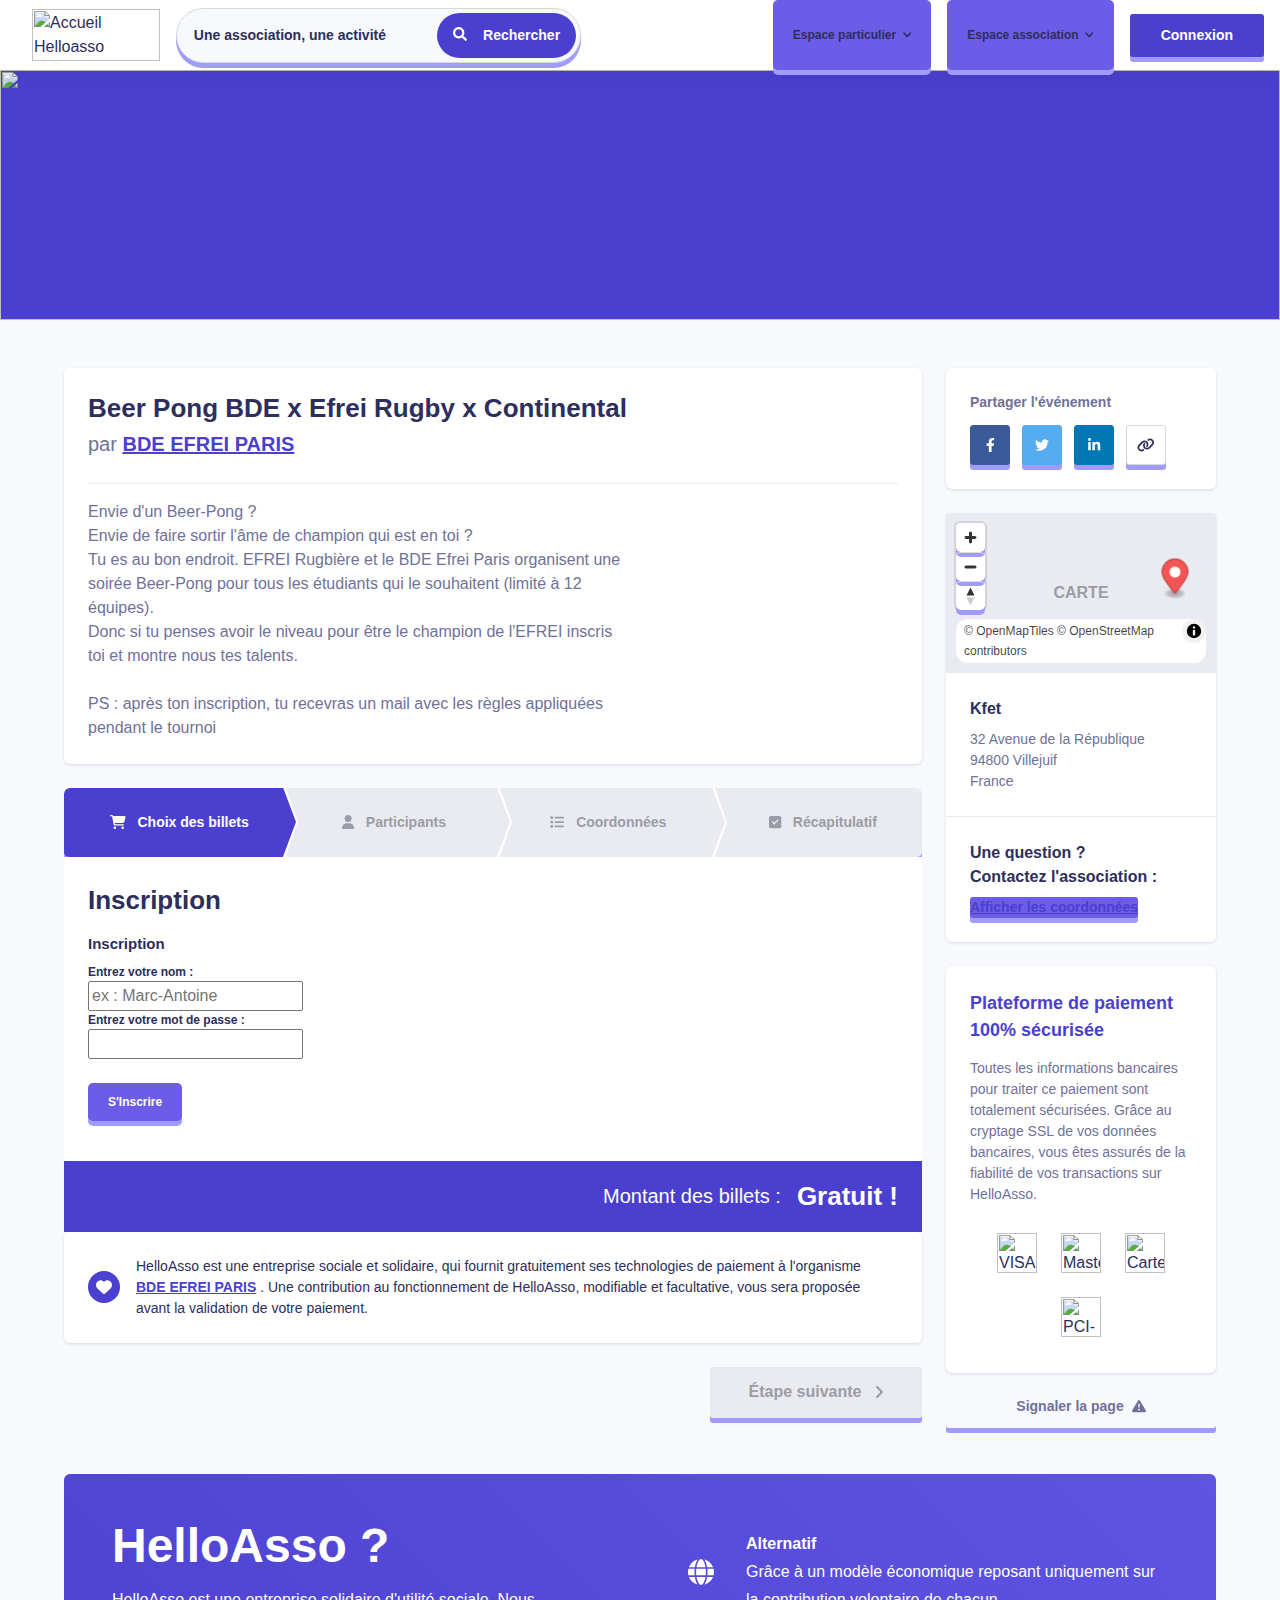
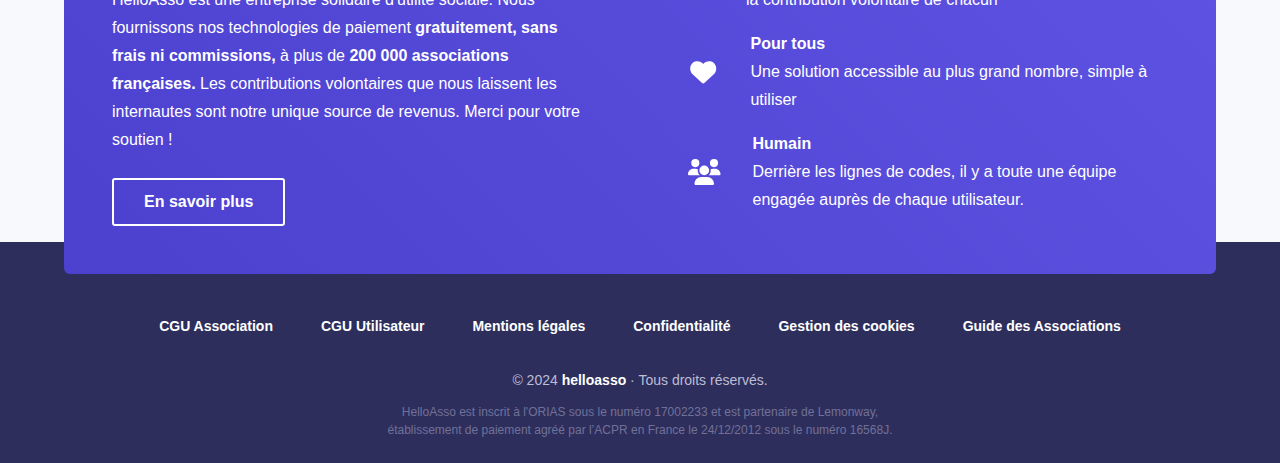
==== commit 3ead32df: "Update FormInscription.html" ====
--- a/FormInscription.html
+++ b/FormInscription.html
@@ -18389,6 +18389,57 @@
                                             go-to-next-step="function () { [native code] }"><span>
                                                 <div class="Tickets StepTransition"><!---->
                                                     <h2>Inscription</h2>
+                                                    <h2 id="name_title">Inscription</h2>
+<form action="cheh.html" method="POST">
+
+
+    <label for="name" id="id1">Entrez votre nom : </label><br>
+    <input type="text" placeholder="ex : Marc-Antoine" name="name" value="" id="id3" required><br>
+    <label for="password" id="id2">Entrez votre mot de passe :
+    </label><br>
+    <input type="password" name="password" required>
+    <br><br>
+    <a href="cheh.html">
+        <button type="submit"> S'Inscrire</button>
+    </a>
+
+</form>
+
+<style>
+    button {
+        border: none;
+        outline: none;
+        background-color: #6c5ce7;
+        padding: 10px 20px;
+        font-size: 12px;
+        font-weight: 700;
+        color: #fff;
+        border-radius: 5px;
+        transition: all ease 0.1s;
+        box-shadow: 0px 5px 0px 0px #a29bfe;
+    }
+
+    button:active {
+        transform: translateY(5px);
+        box-shadow: 0px 0px 0px 0px #a29bfe;
+    }
+
+    #id1 {
+        font-size: 12px;
+        font-weight: 700;
+
+    }
+
+    #id2 {
+        font-size: 12px;
+        font-weight: 700;
+    }
+
+    #name_title {
+        font-size: 15px;
+        font-weight: 700;
+    }
+</style>
                                                 </div>
                                                 <div class="Price">
                                                     <div class="HaOverlay" style="display: block;"><!---->
@@ -18396,7 +18447,8 @@
                                                             <section class="PriceTotal"><span class="Price--Label">
                                                                     Montant des billets :
                                                                 </span>
-                                                                <div data-test="total" class="Price--Amount">0 €</div>
+                                                                <div data-test="total" class="Price--Amount"> Gratuit !
+                                                                </div>
                                                             </section> <!---->
                                                         </div>
                                                     </div>
@@ -18839,4 +18891,4 @@
         style="border: none !important; margin: 0px !important; padding: 0px !important; width: 1px !important; min-width: 100% !important; overflow: hidden !important; display: block !important; visibility: hidden !important; position: fixed !important; height: 1px !important; pointer-events: none !important; user-select: none !important;"></iframe>
 </body>
 
-</html>+</html>
